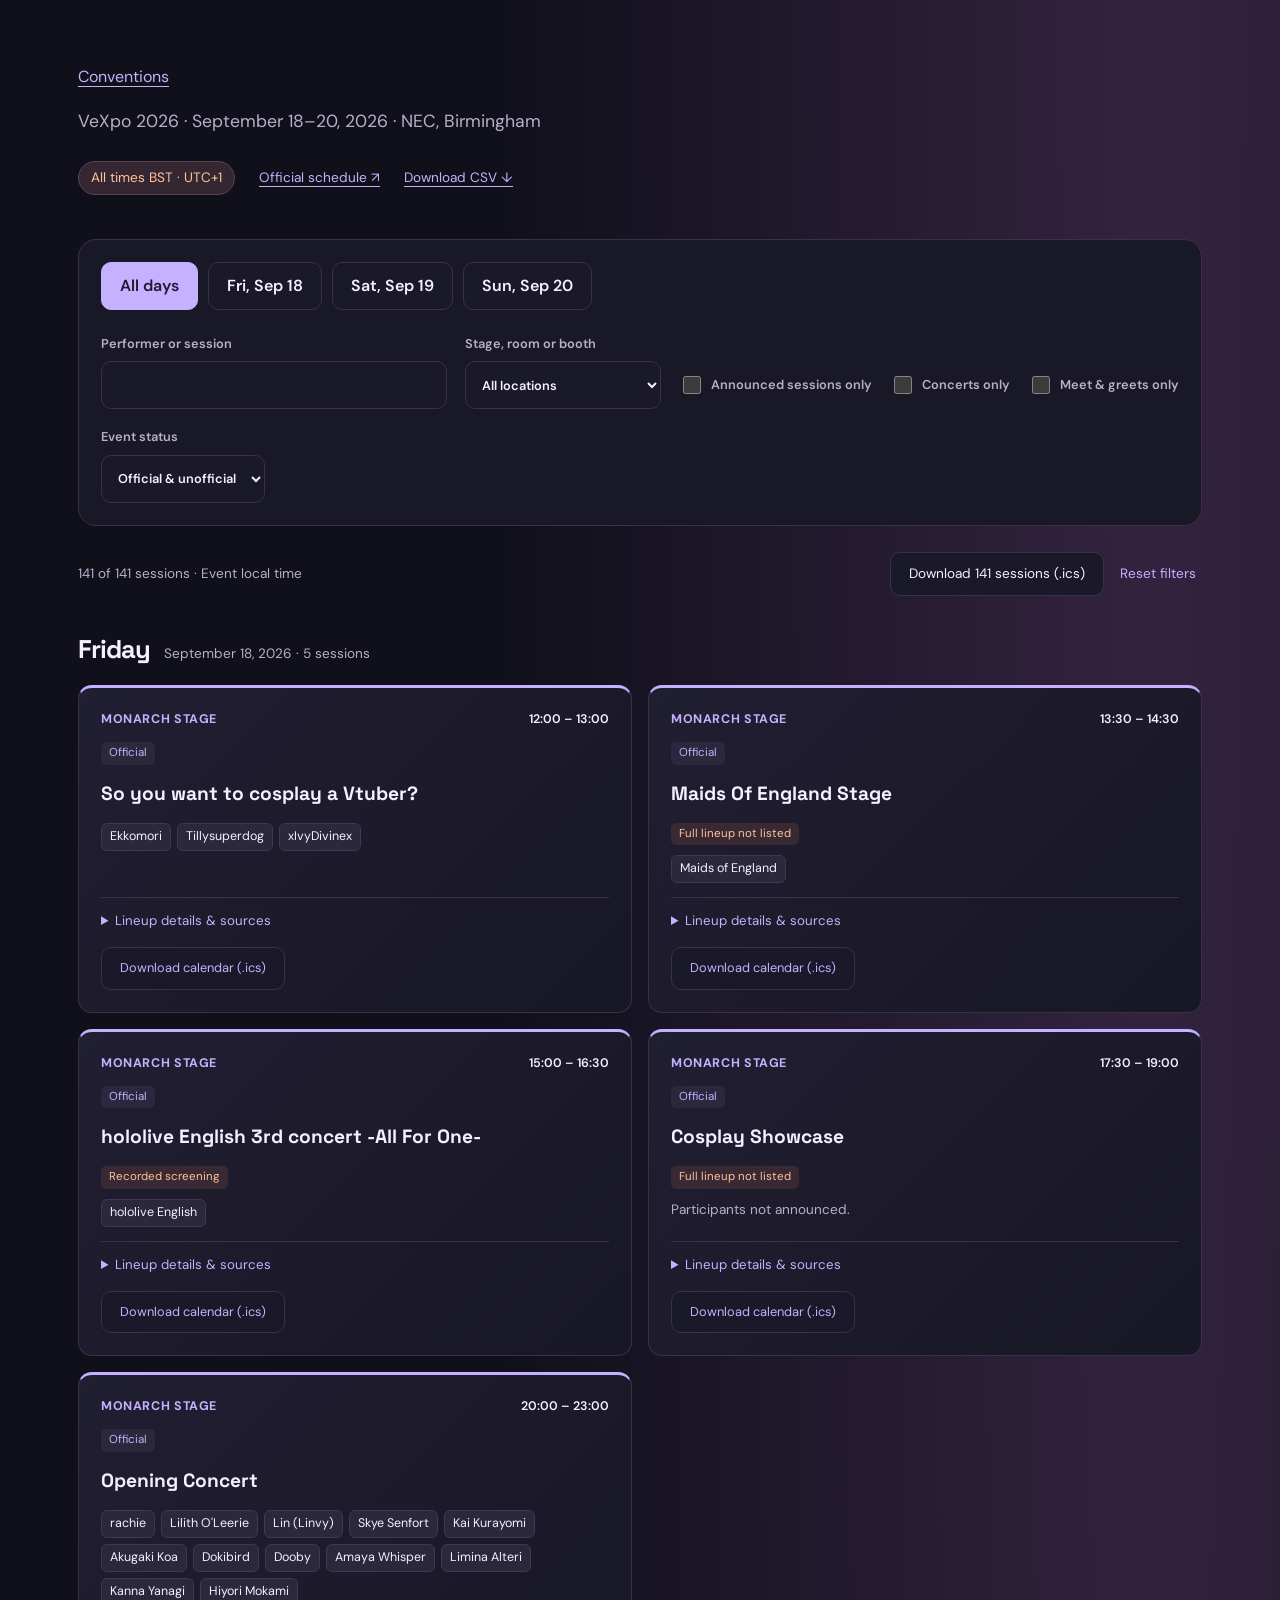
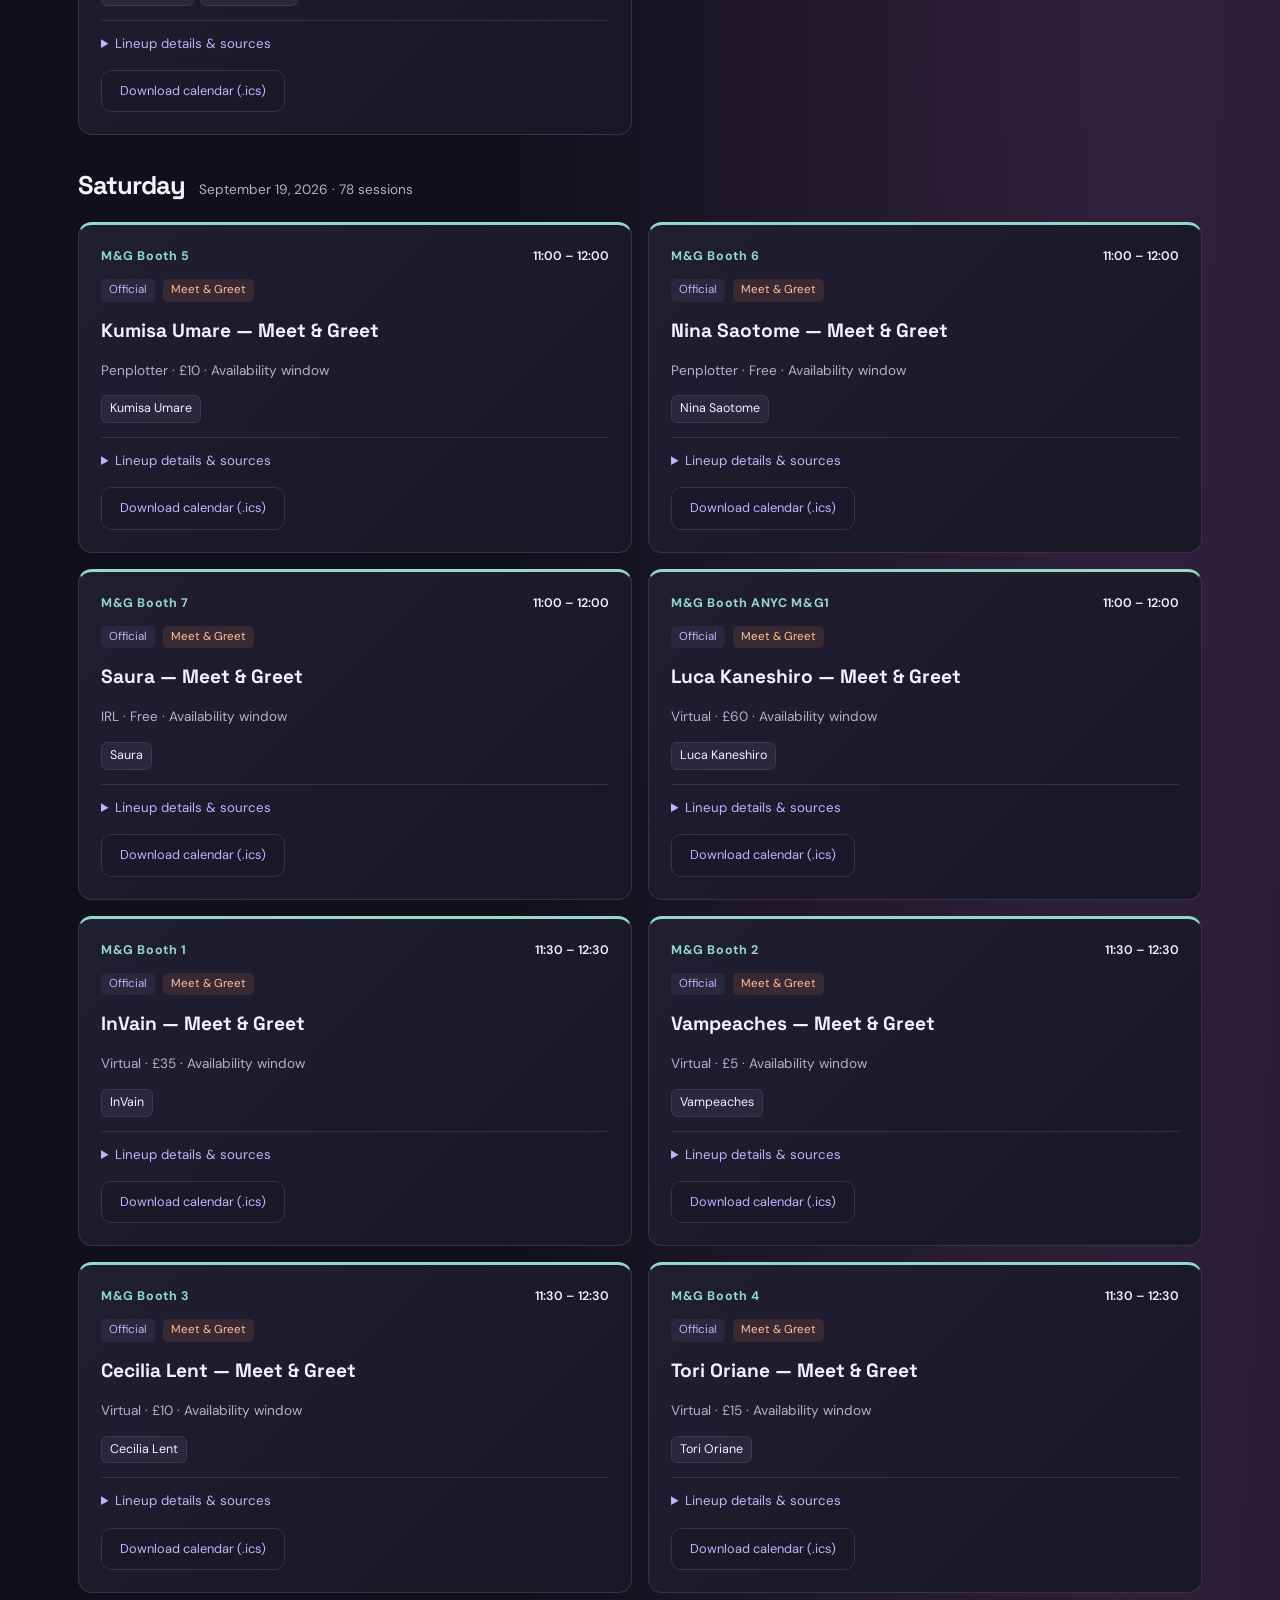
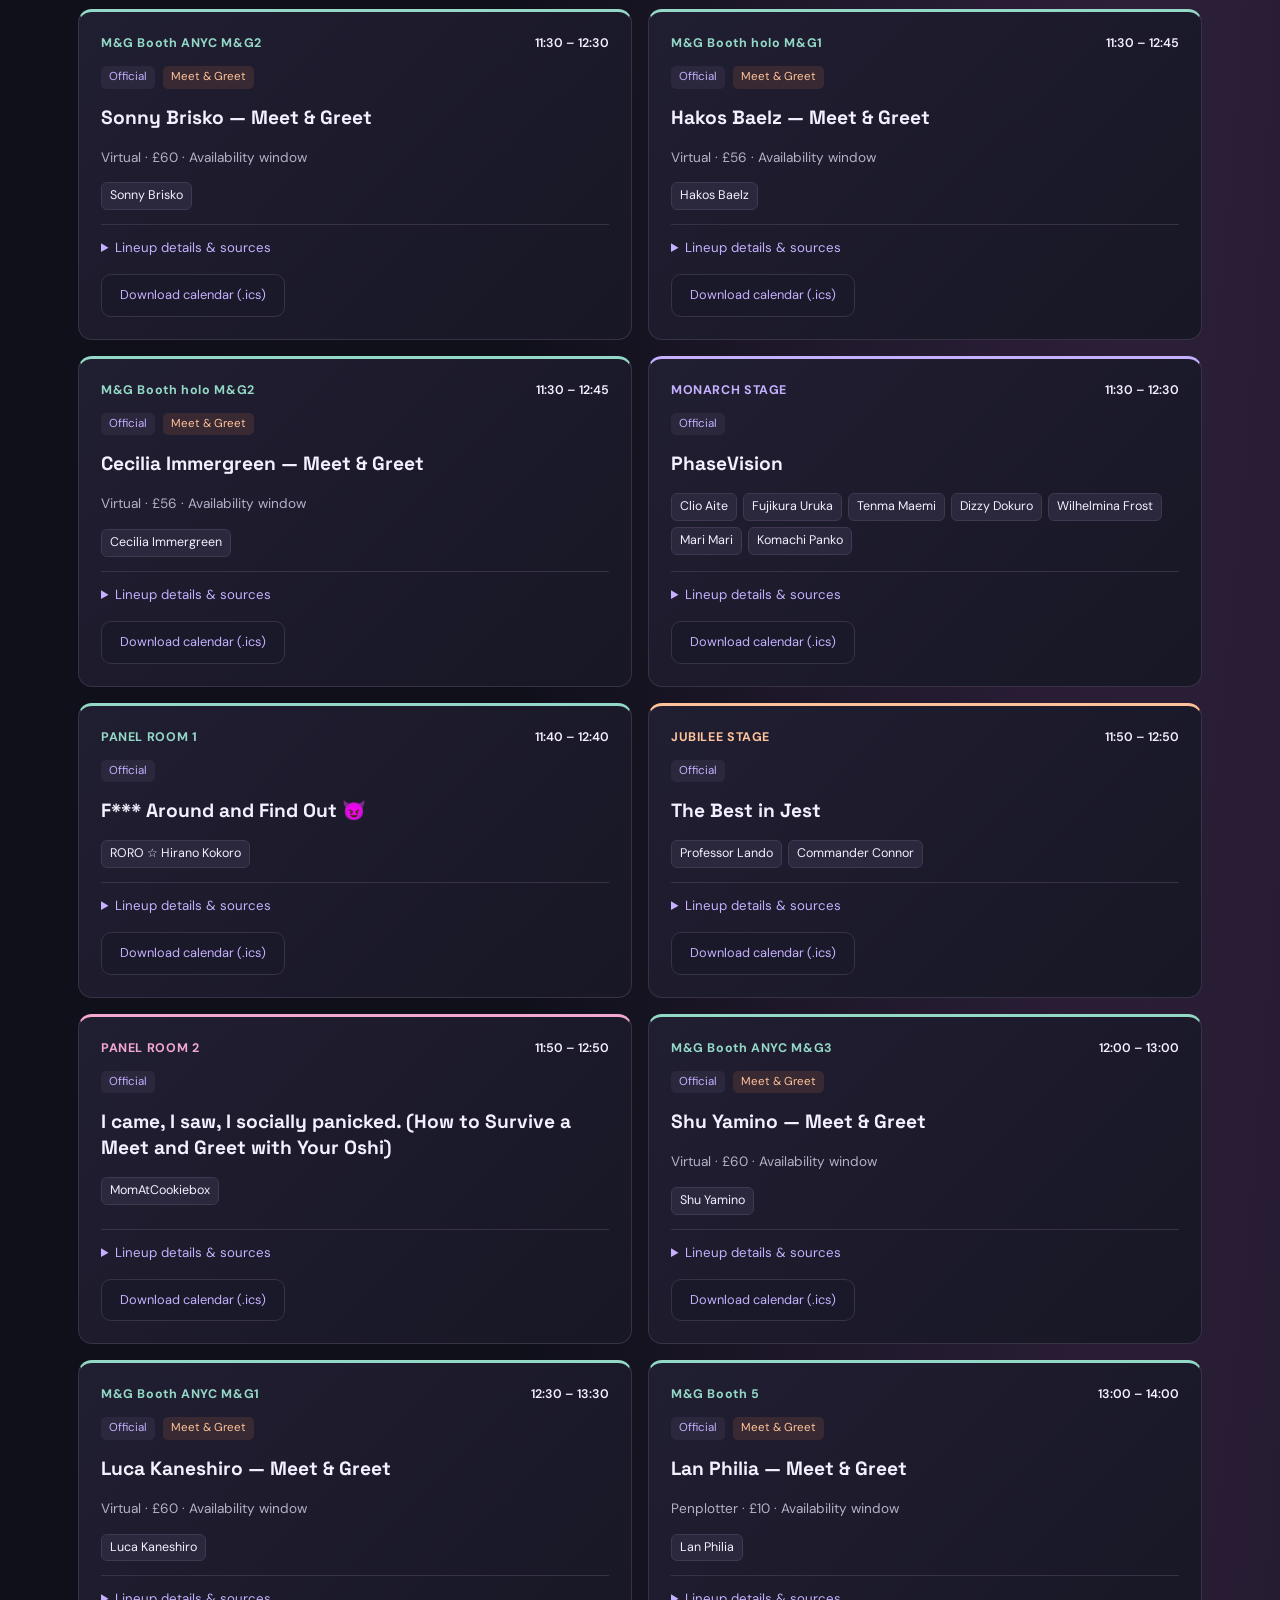
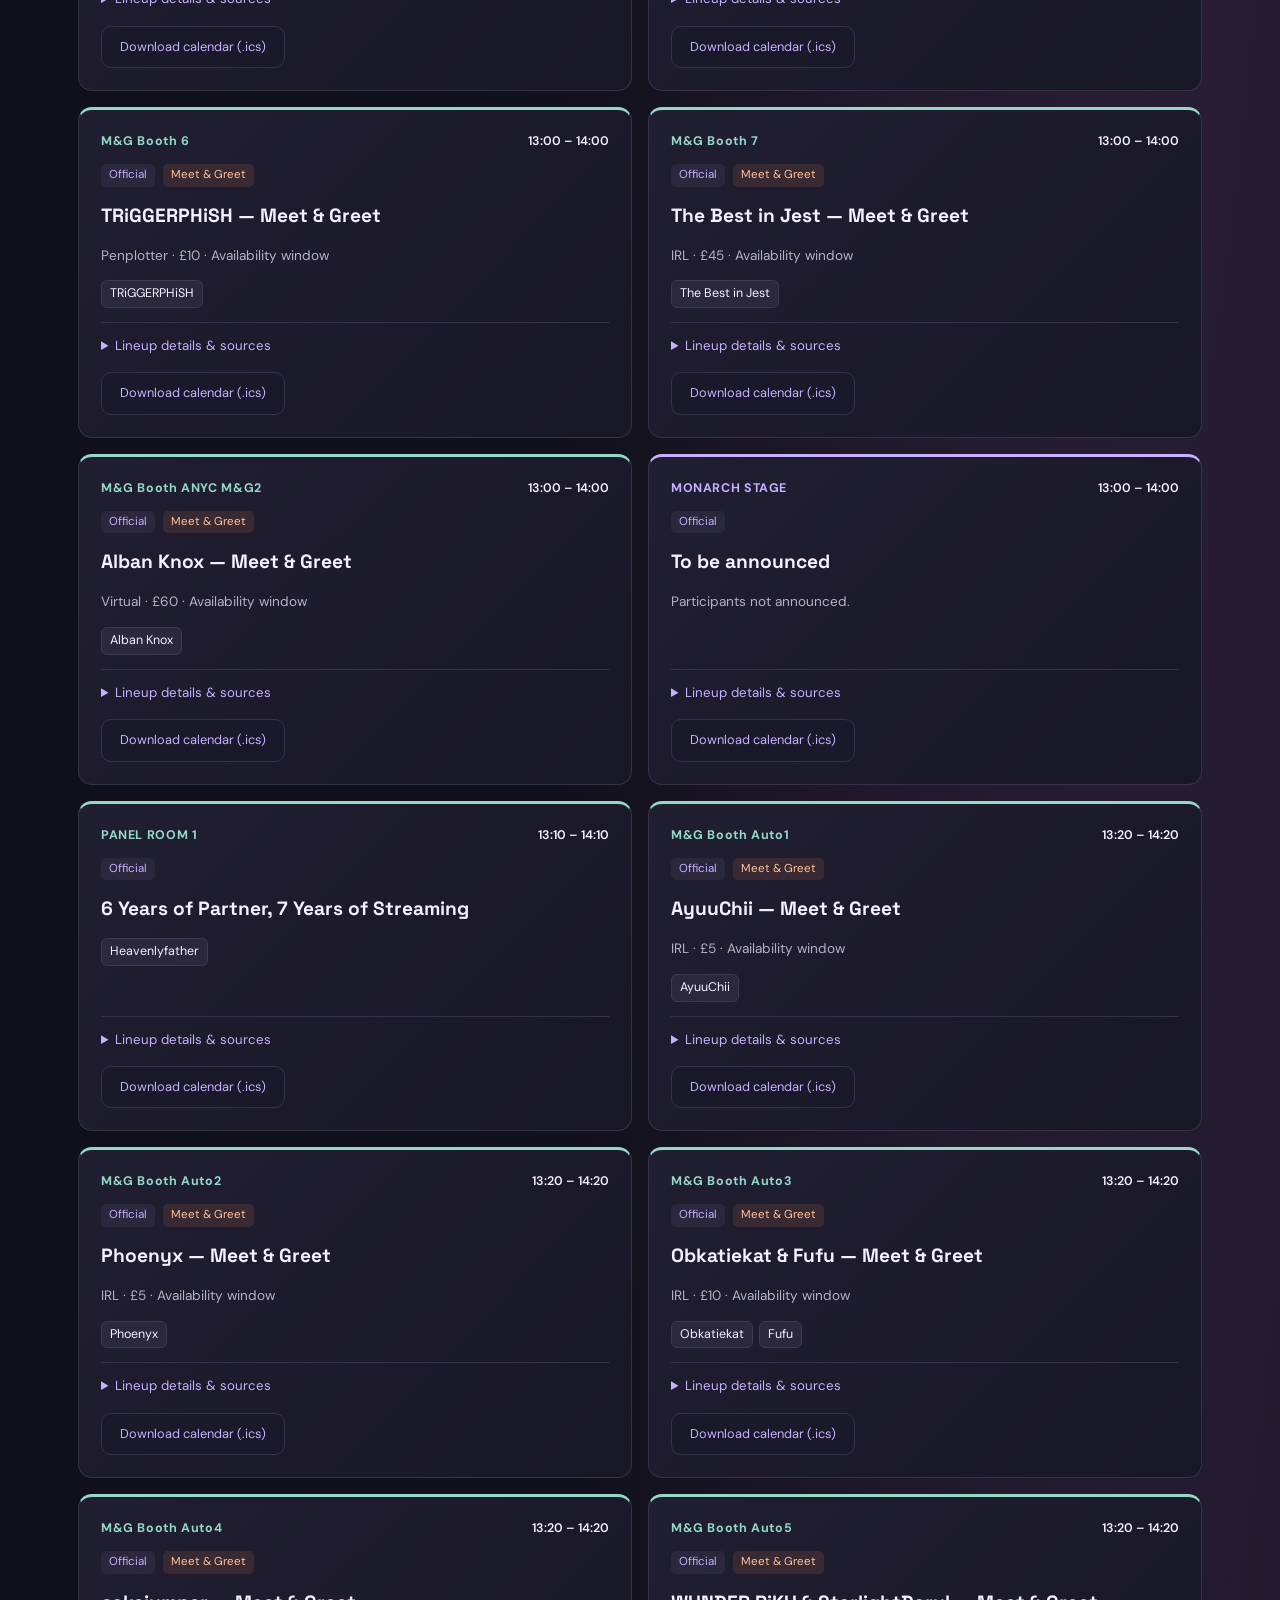
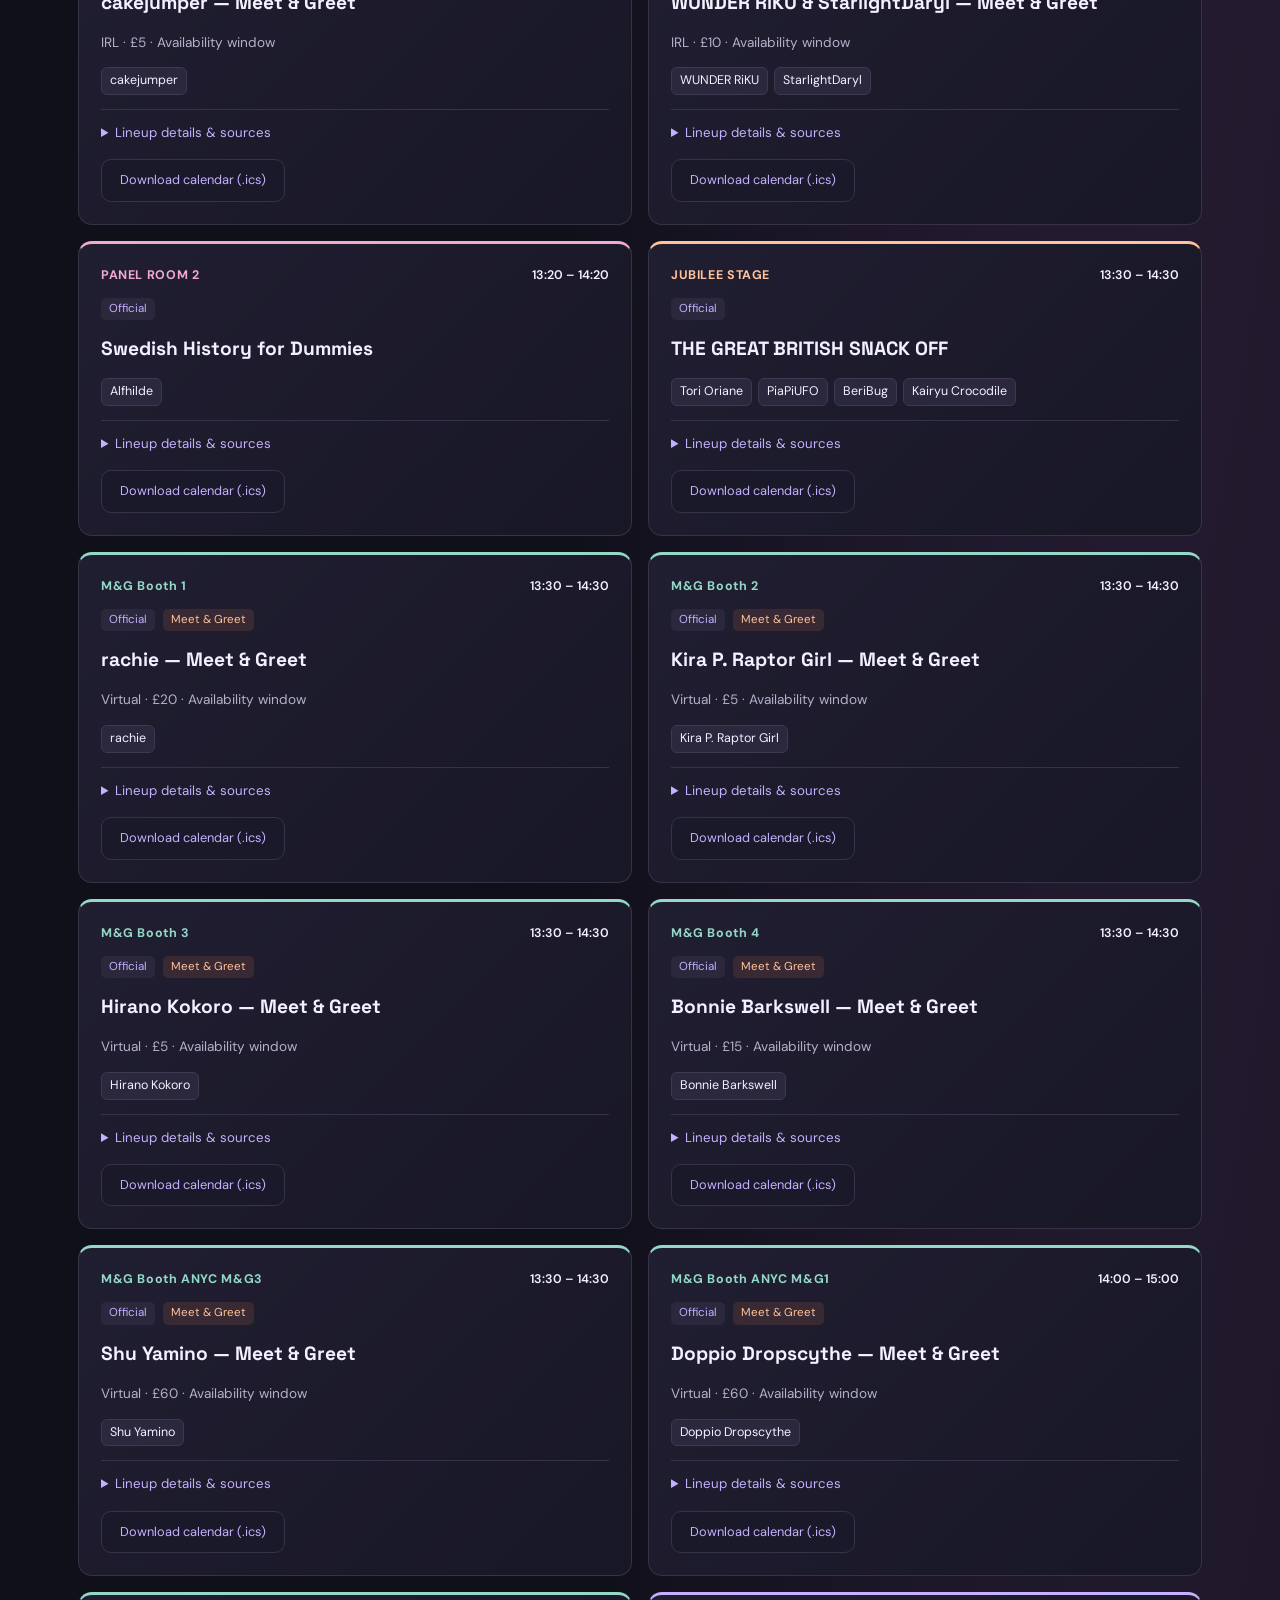
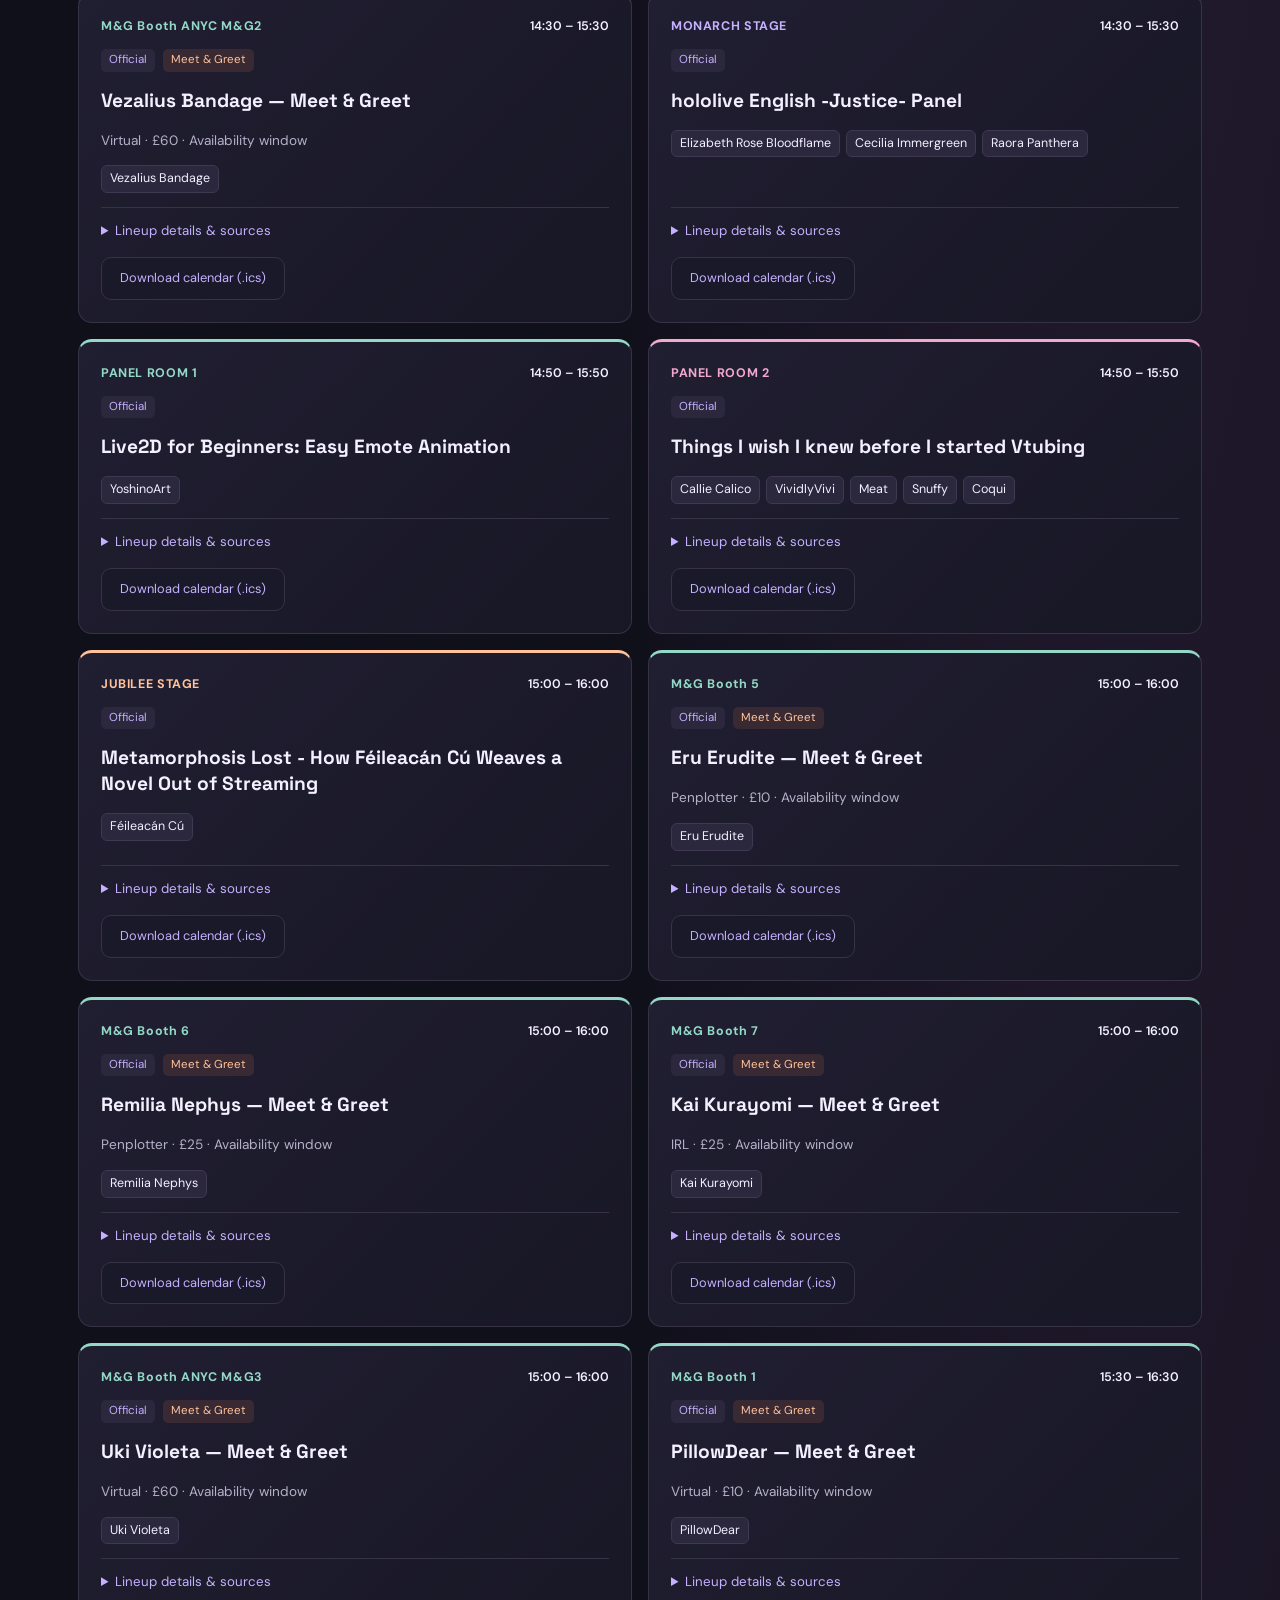
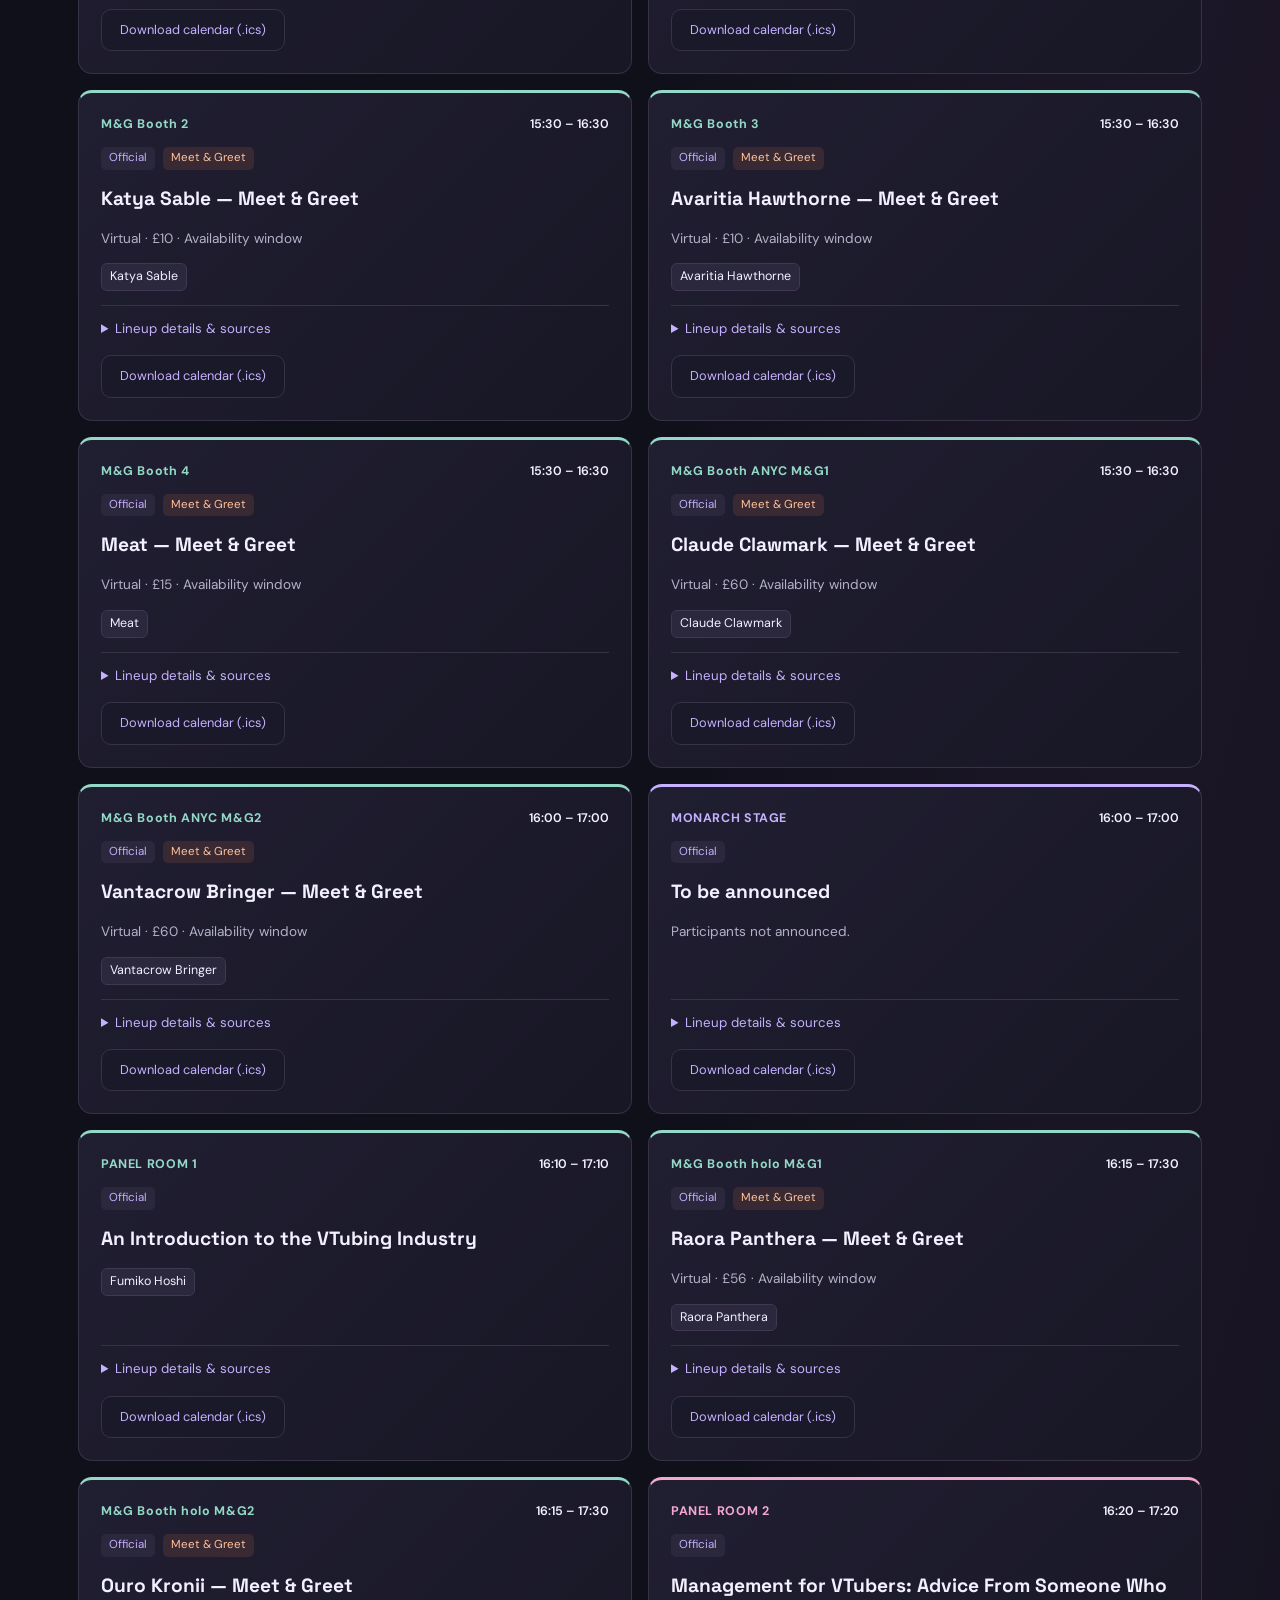
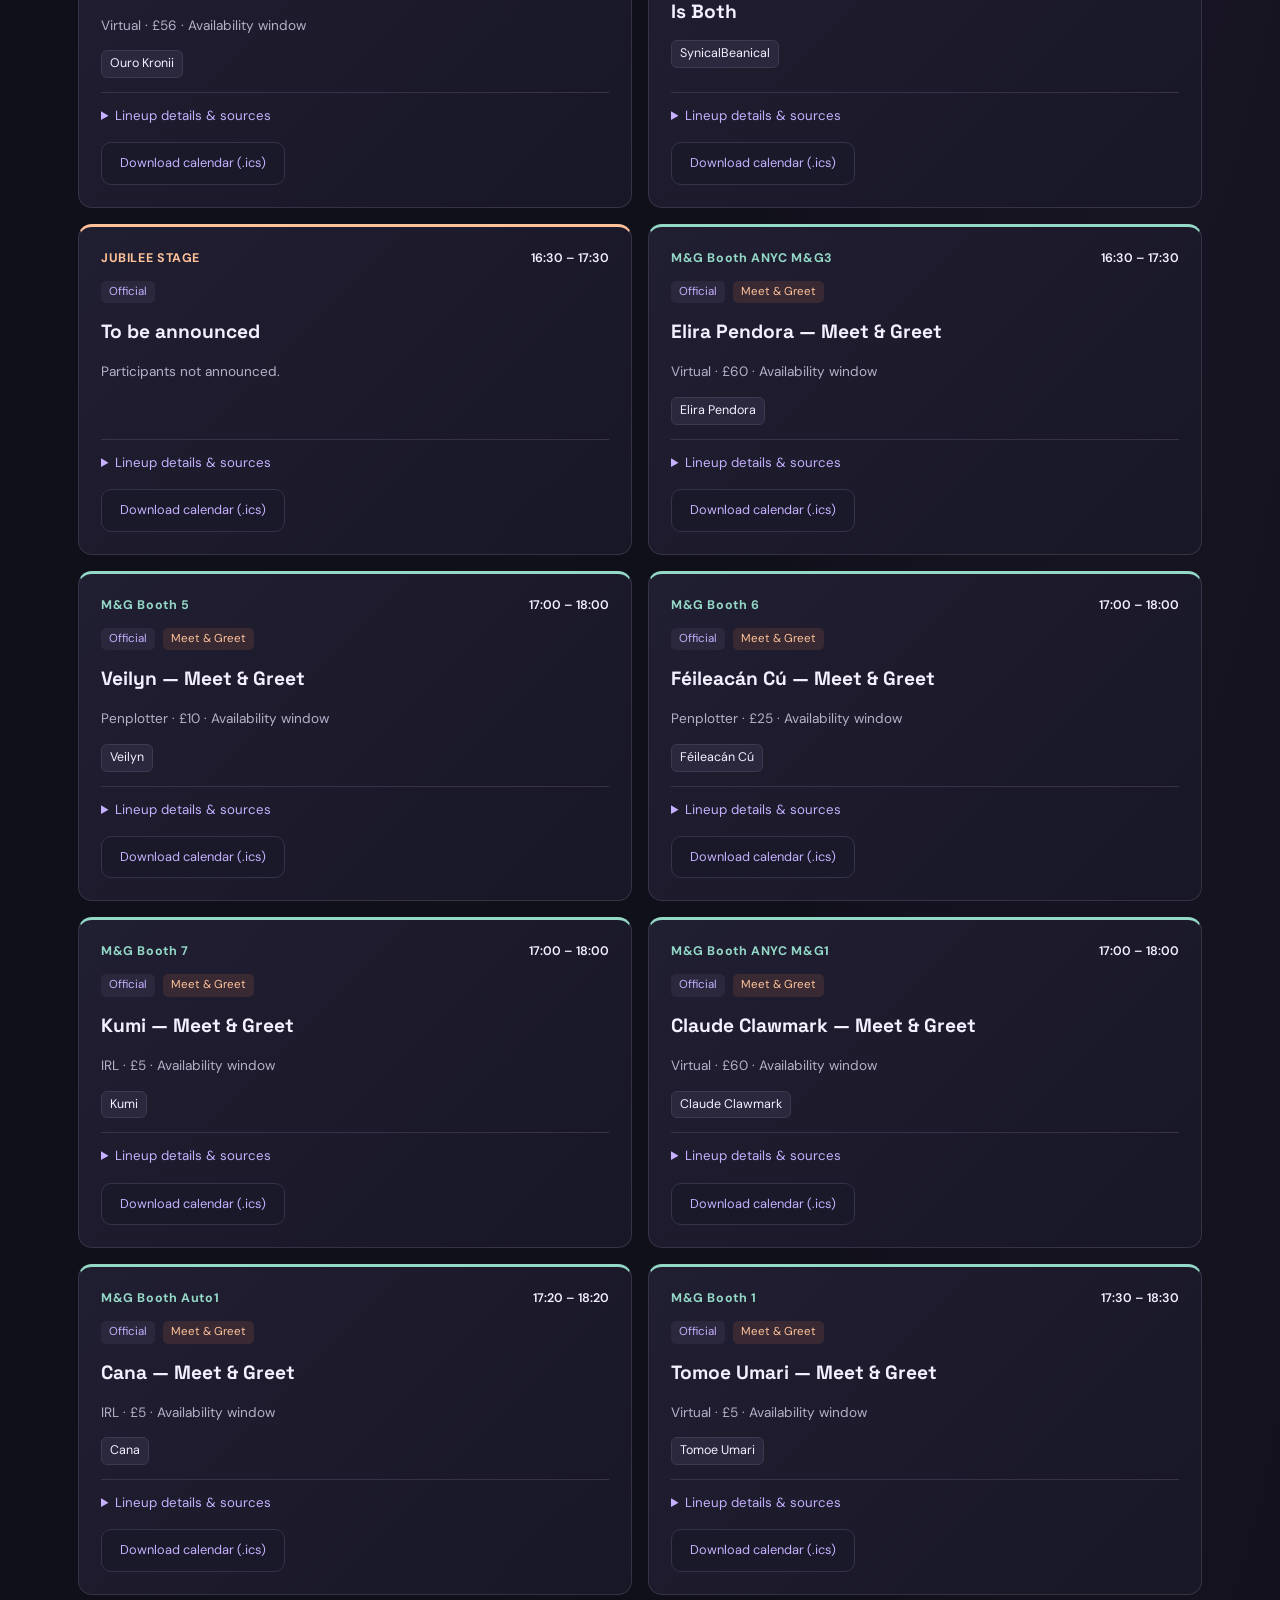
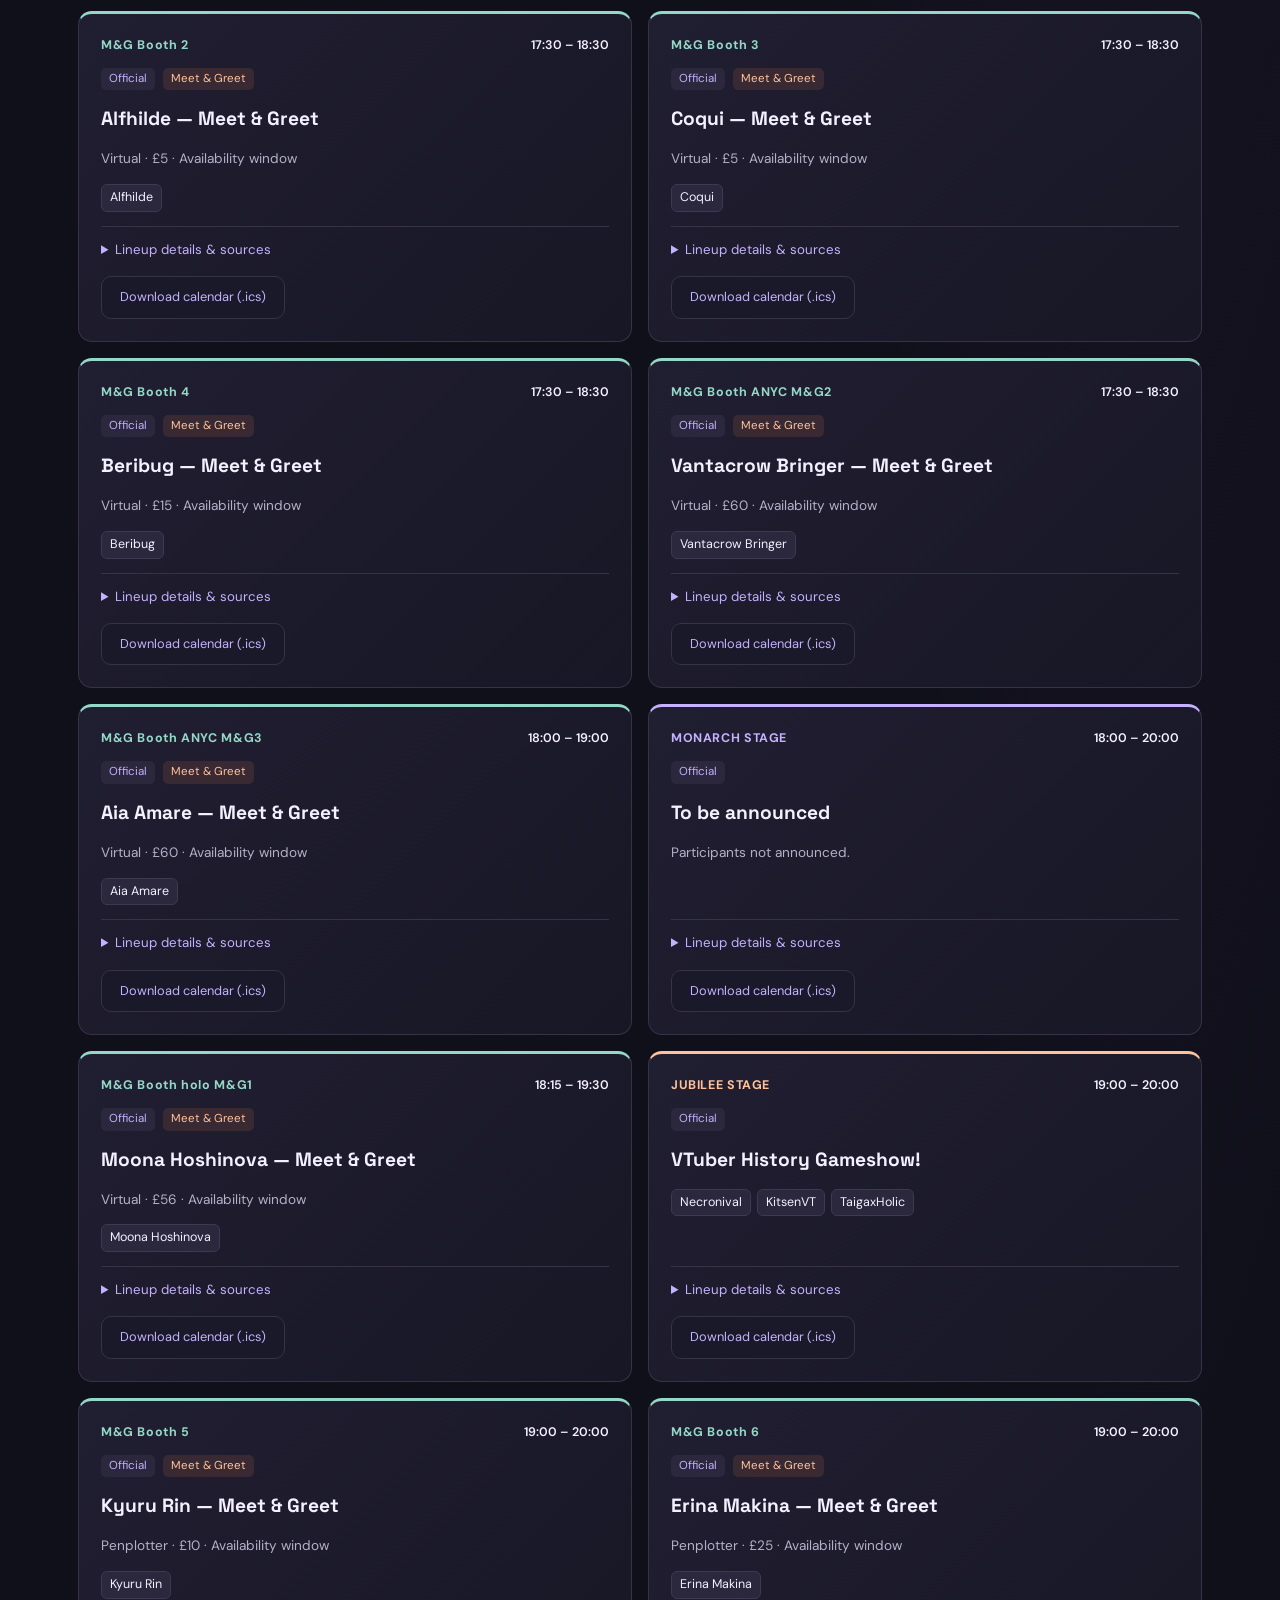
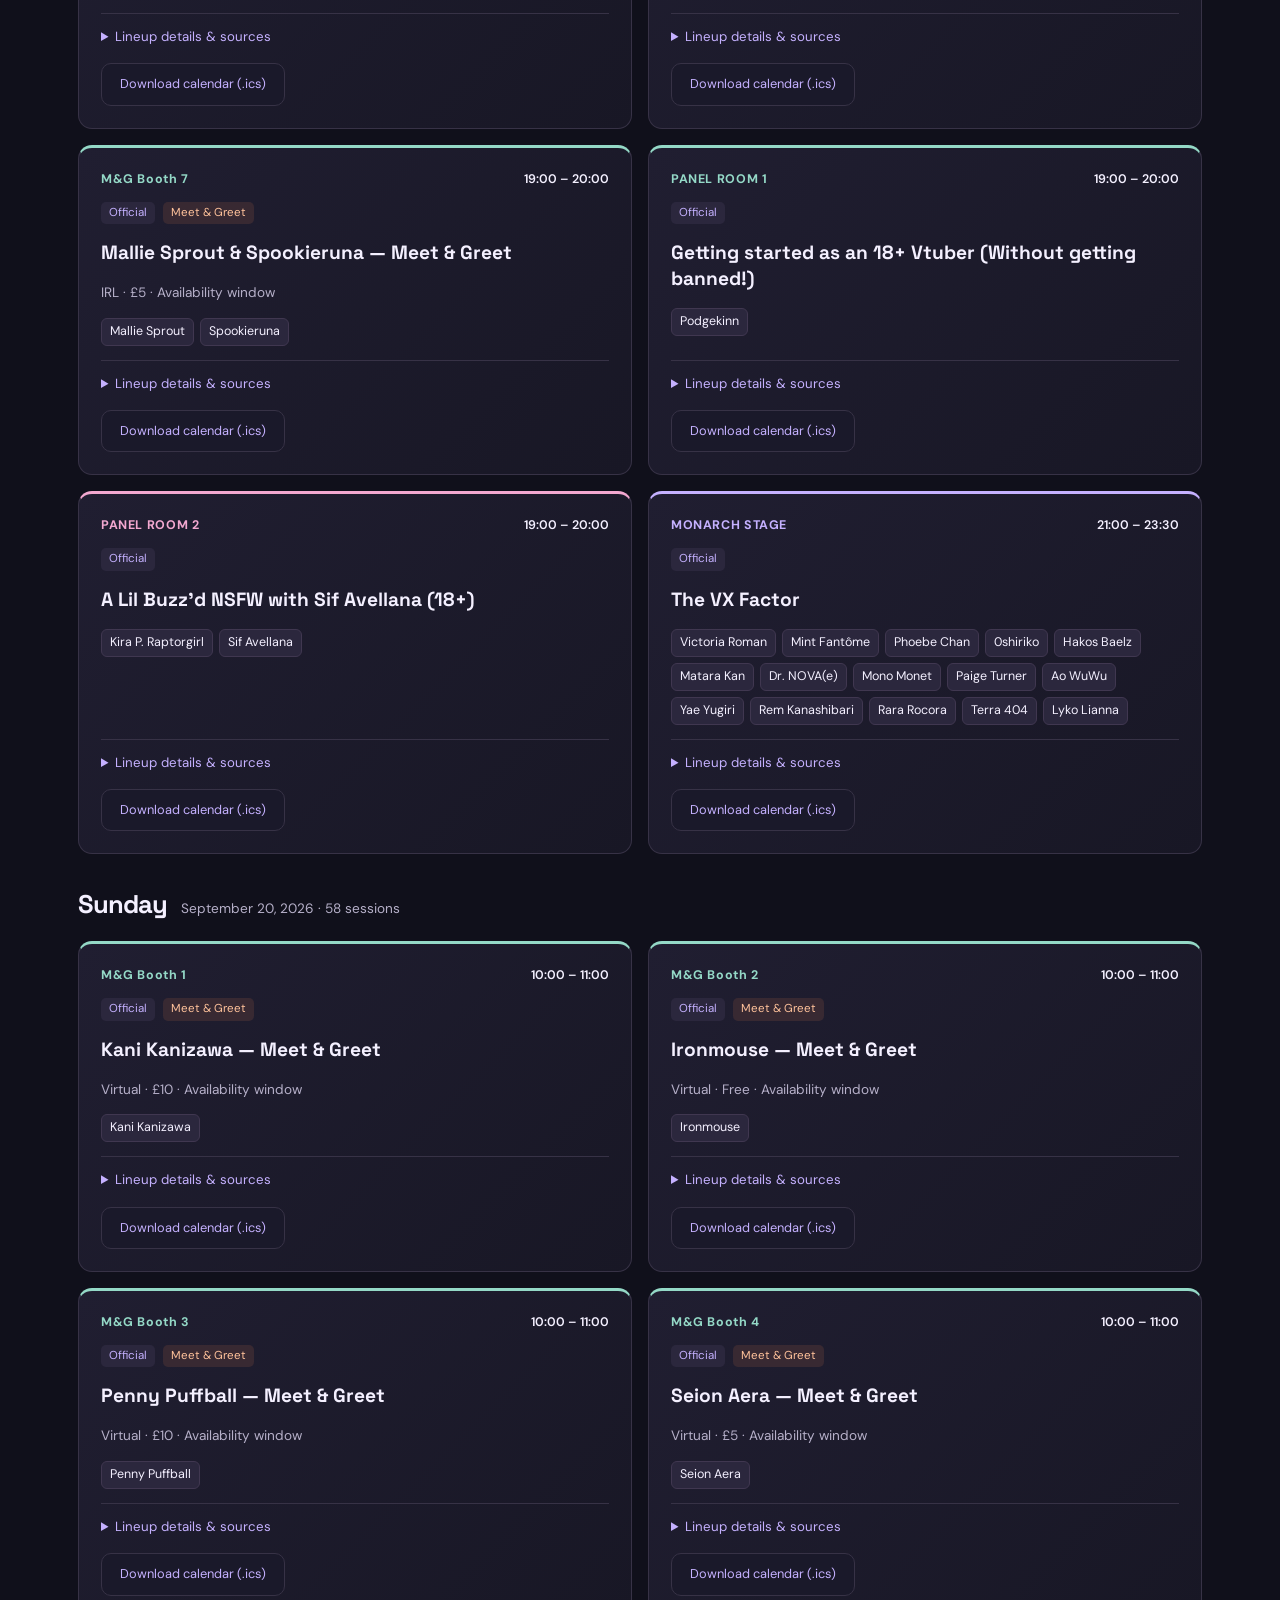
==== vexpo-2026/index.html @ 3bc42956 "Add meet-and-greets and event status tags; remove poster images" ====
<!doctype html>
<html lang="en">
<head>
  <meta charset="utf-8">
  <meta name="viewport" content="width=device-width, initial-scale=1">
  <meta name="description" content="Browse VeXpo 2026 stages, panels, meet-and-greets and announced performers. All times are British Summer Time.">
  <title>VeXpo 2026 · Schedule</title>
  <link rel="stylesheet" href="../assets/styles.css">
  <script src="../assets/app.js" defer></script>
</head>
<body data-event-name="VeXpo" data-event-id="vexpo-2026" data-venue="NEC, Birmingham, UK" data-uid-domain="vexpo-fan-planner">
  <main>
    <header class="hero">
      <a href="../">Conventions</a>
      <p class="intro">VeXpo 2026 · September 18–20, 2026 · NEC, Birmingham</p>
      <div class="hero-links"><span class="timezone">All times BST · UTC+1</span><a href="https://vexpo.uk/stages-panels" target="_blank" rel="noopener noreferrer">Official schedule ↗</a><a href="schedule.csv" download>Download CSV ↓</a></div>
    </header>

    <section class="controls" aria-label="Filter schedule">
      <div class="days" role="group" aria-label="Day"></div>
      <div class="filters">
        <label class="search">Performer or session<input id="search" type="search" autocomplete="off"></label>
        <label>Stage, room or booth<select id="stage"><option value="all">All locations</option></select></label>
        <label class="checkbox"><input id="announced" type="checkbox"> Announced sessions only</label>
        <label class="checkbox"><input id="concerts" type="checkbox"> Concerts only</label>
        <label class="checkbox"><input id="meet-greets" type="checkbox"> Meet & greets only</label>
        <label>Event status<select id="event-status"><option value="all">Official & unofficial</option><option value="official">Official</option><option value="unofficial">Unofficial</option></select></label>
      </div>
    </section>

    <div class="results-bar"><p id="status" role="status" aria-live="polite">Loading the schedule…</p><div class="result-actions"><button id="download-calendar" type="button" disabled>Download calendar (.ics)</button><button id="reset" type="button" class="reset">Reset filters</button></div></div>
    <div id="schedule" aria-label="Sessions"></div>
    <noscript><p>Enable JavaScript to browse the schedule, or <a href="schedule.csv">download the CSV</a>.</p></noscript>
    <footer>Unofficial planner · Stages checked September 4, 2026 · Meet & greets checked September 5, 2026</footer>
  </main>
</body>
</html>
---- assets/styles.css ----
@import url('https://fonts.googleapis.com/css2?family=DM+Sans:wght@400;500;600;700&family=Space+Grotesk:wght@400;500;600;700&display=swap');

:root{color-scheme:dark;--bg:#10101b;--surface:#1a192a;--text:#f4f0ff;--muted:#b6b0c9;--accent:#c5b1ff;--line:#373246;--orange:#ffc29b}
*{box-sizing:border-box}body{margin:0;background:radial-gradient(ellipse at 90% 0%,#342340 0,transparent 40%),var(--bg);color:var(--text);font-family:'DM Sans',sans-serif;line-height:1.6}main{max-width:1180px;margin:auto;padding:64px 28px 24px}a{color:var(--accent);text-underline-offset:4px}button,input,select{font:inherit}button,select{cursor:pointer}button,input,select{border:1px solid var(--line);color:var(--text);background:var(--surface);border-radius:10px}button{padding:10px 18px}button:hover{border-color:var(--accent)}:focus-visible{outline:3px solid var(--orange);outline-offset:4px}.eyebrow{color:var(--orange);font-size:.75rem;font-weight:700;letter-spacing:.18em}h1{font-family:'Space Grotesk',sans-serif;font-size:clamp(2.5rem,5.5vw,4.5rem);line-height:1.06;letter-spacing:-.055em;max-width:820px;margin:20px 0}h1 span{color:var(--accent)}.intro{color:var(--muted);font-size:1.1rem}.hero-links{display:flex;flex-wrap:wrap;gap:16px 24px;align-items:center;font-size:.85rem;margin:26px 0 44px}.timezone{border:1px solid #5a4350;background:#352731;color:var(--orange);padding:5px 12px;border-radius:30px}.controls{background:#191827;border:1px solid var(--line);border-radius:18px;padding:22px}.days{display:flex;gap:10px;flex-wrap:wrap}.days button{font-weight:600}.days span{font-size:.8rem;margin-left:6px}.days button[aria-pressed=true]{background:var(--accent);border-color:var(--accent);color:#211932}.filters{display:flex;gap:18px;align-items:end;margin-top:24px}.filters label{display:flex;flex-direction:column;gap:7px;font-size:.8rem;font-weight:600;color:var(--muted)}.search{flex:1}.filters input[type=search],select{padding:12px;width:100%;min-height:48px}.filters .checkbox{flex-direction:row;align-items:center;min-height:48px;white-space:nowrap}.checkbox input{accent-color:var(--accent);width:18px;height:18px}.results-bar{display:flex;justify-content:space-between;align-items:center;gap:15px;margin:24px 0;color:var(--muted);font-size:.85rem}.reset{background:transparent;border:0;color:var(--accent);padding:6px}.day-heading{display:flex;align-items:baseline;gap:14px;margin:30px 0 16px}.day-heading h2{font-family:'Space Grotesk',sans-serif;margin:0;font-size:1.6rem;letter-spacing:-.04em}.day-heading span{color:var(--muted);font-size:.85rem}.cards{display:grid;grid-template-columns:repeat(2,minmax(0,1fr));gap:16px}.card{background:linear-gradient(135deg,#201e31,#181725);border:1px solid var(--line);border-top:3px solid var(--stage-color);border-radius:14px;padding:22px;display:flex;flex-direction:column;min-width:0}.card[data-stage='MONARCH STAGE']{--stage-color:#c5b1ff}.card[data-stage='JUBILEE STAGE']{--stage-color:#ffc29b}.card[data-stage='PANEL ROOM 1']{--stage-color:#94d9c7}.card[data-stage='PANEL ROOM 2']{--stage-color:#f3a8d0}.card-top{display:flex;justify-content:space-between;gap:12px;flex-wrap:wrap;font-size:.78rem}.stage{color:var(--stage-color);font-weight:700;letter-spacing:.05em}.time{color:var(--text);font-variant-numeric:tabular-nums;font-weight:600}.card h3{font-family:'Space Grotesk',sans-serif;font-size:1.2rem;line-height:1.35;margin:16px 0}.people{display:flex;flex-wrap:wrap;gap:6px;margin-bottom:14px}.person{background:#2b273d;border:1px solid #403750;border-radius:6px;padding:3px 8px;font-size:.78rem}.badge{align-self:flex-start;border-radius:5px;color:var(--orange);background:#382932;padding:2px 8px;font-size:.72rem;margin-bottom:10px}.muted{color:var(--muted);font-size:.85rem;margin:0 0 14px}details{margin-top:auto;border-top:1px solid var(--line);padding-top:12px;font-size:.83rem;color:var(--muted)}summary{cursor:pointer;color:var(--accent)}details p{margin:10px 0;overflow-wrap:anywhere}.source-links{display:flex;flex-wrap:wrap;gap:16px}.empty{padding:48px;text-align:center;background:var(--surface);border:1px dashed var(--line);border-radius:16px}.empty h2{margin:0 0 8px}.empty p{color:var(--muted)}footer{margin-top:52px;border-top:1px solid var(--line);padding-top:22px;color:var(--muted);font-size:.78rem;max-width:850px}
@media(max-width:760px){main{padding:32px 18px 24px}.cards{grid-template-columns:1fr}.filters{flex-wrap:wrap}.filters .search{flex-basis:100%}.filters label:not(.search){flex:1}.filters .checkbox{white-space:normal}.controls{padding:16px}.days{gap:8px}.days button{padding:9px 11px;flex:1;white-space:nowrap}.days span{display:block;margin:0}.hero-links{margin-bottom:28px}.card{padding:18px}}
.filters{flex-wrap:wrap}.filters .search{min-width:220px}.results-bar{flex-wrap:wrap}.result-actions{display:flex;flex-wrap:wrap;gap:10px;align-items:center}.session-calendar{margin-top:16px;align-self:flex-start;font-size:.8rem;color:var(--accent)}button:disabled{opacity:.5;cursor:not-allowed}
.convention-list{display:grid;gap:20px}.convention-link{display:flex;flex-direction:column;gap:12px;padding:clamp(24px,4vw,40px);border:1px solid var(--line);border-radius:16px;background:var(--surface);text-decoration:none}.convention-link:hover{border-color:var(--accent)}.convention-name{font-family:'Space Grotesk',sans-serif;font-size:clamp(2rem,5vw,3rem);font-weight:600;line-height:1.2}.convention-meta{color:var(--muted);font-size:1rem}.day-heading{flex-wrap:wrap}
@media(prefers-reduced-motion:no-preference){button{transition:background .15s,border-color .15s}}

.card{--stage-color:var(--accent)}.card[data-stage^="M&G Booth"]{--stage-color:#94d9c7}.session-tags{display:flex;flex-wrap:wrap;gap:8px;margin-top:12px}.session-tags .badge{margin-bottom:0}.event-status{color:var(--accent);background:#2b273d}
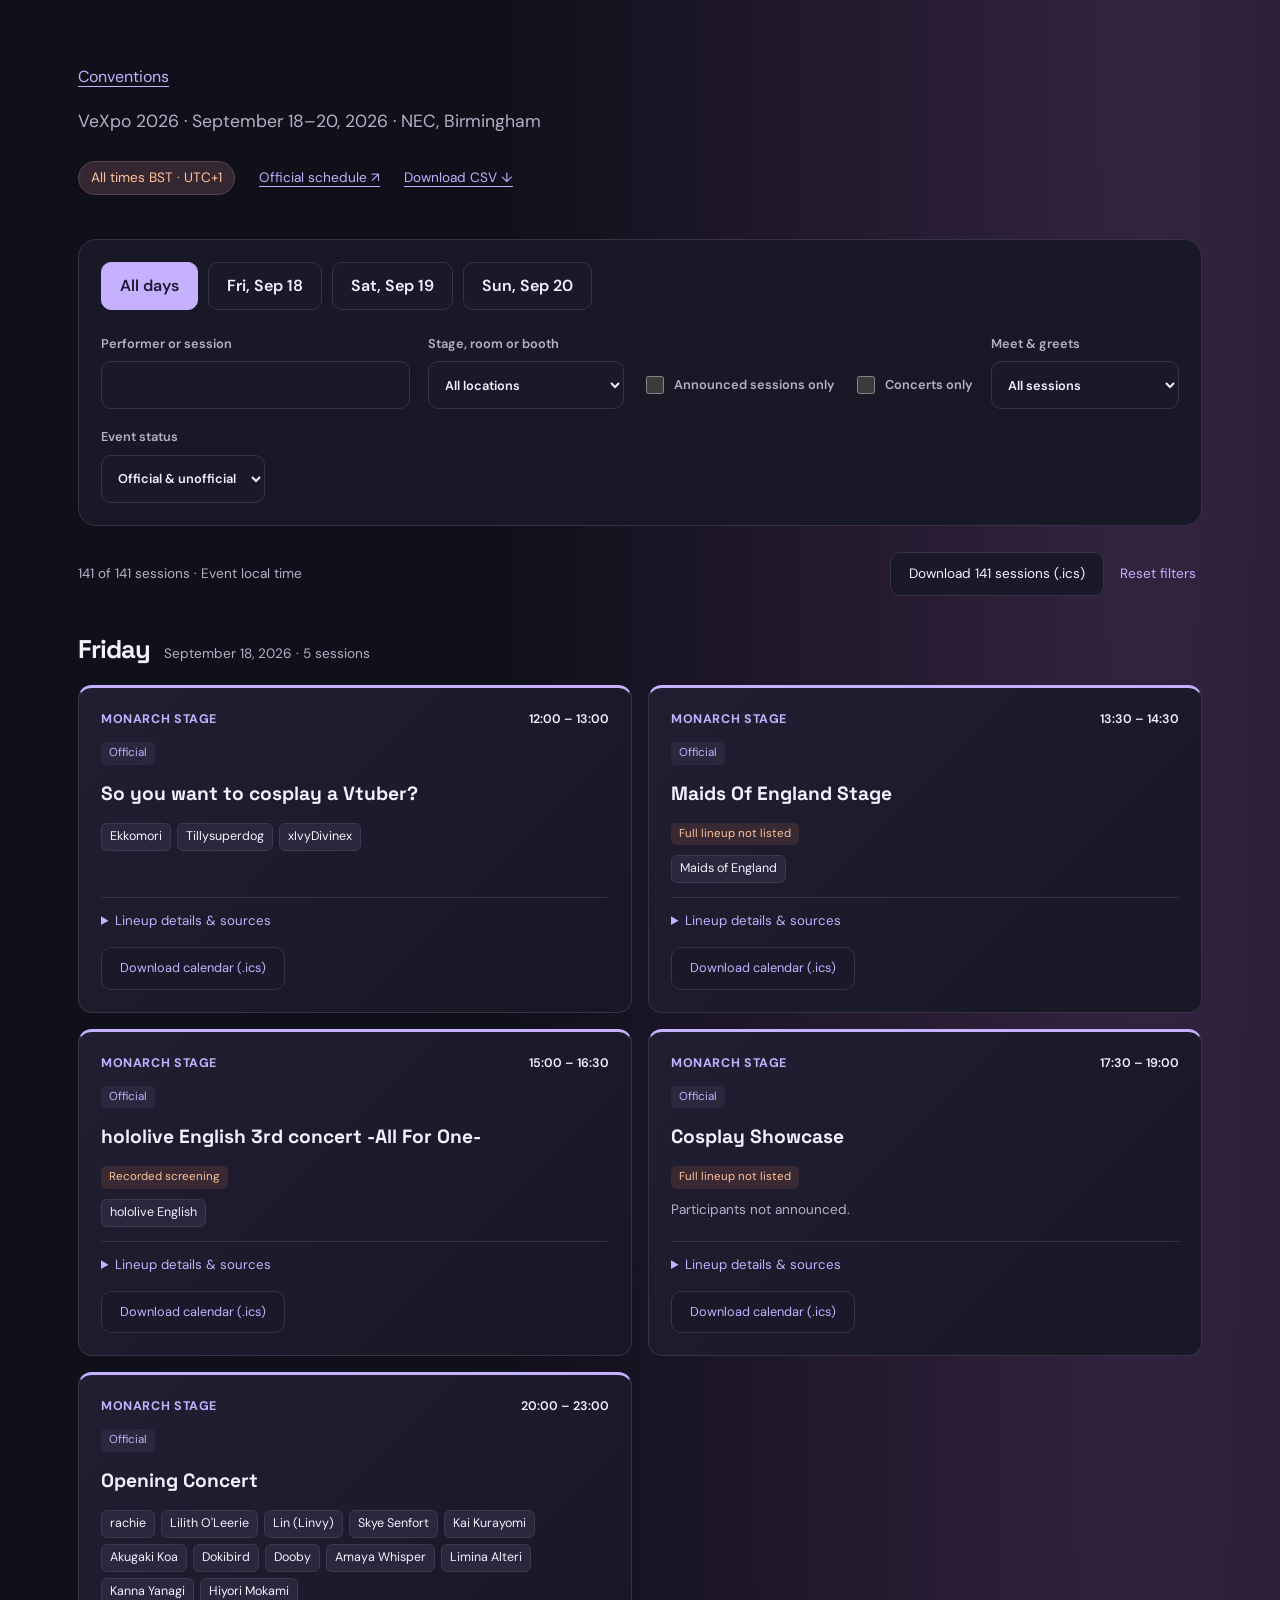
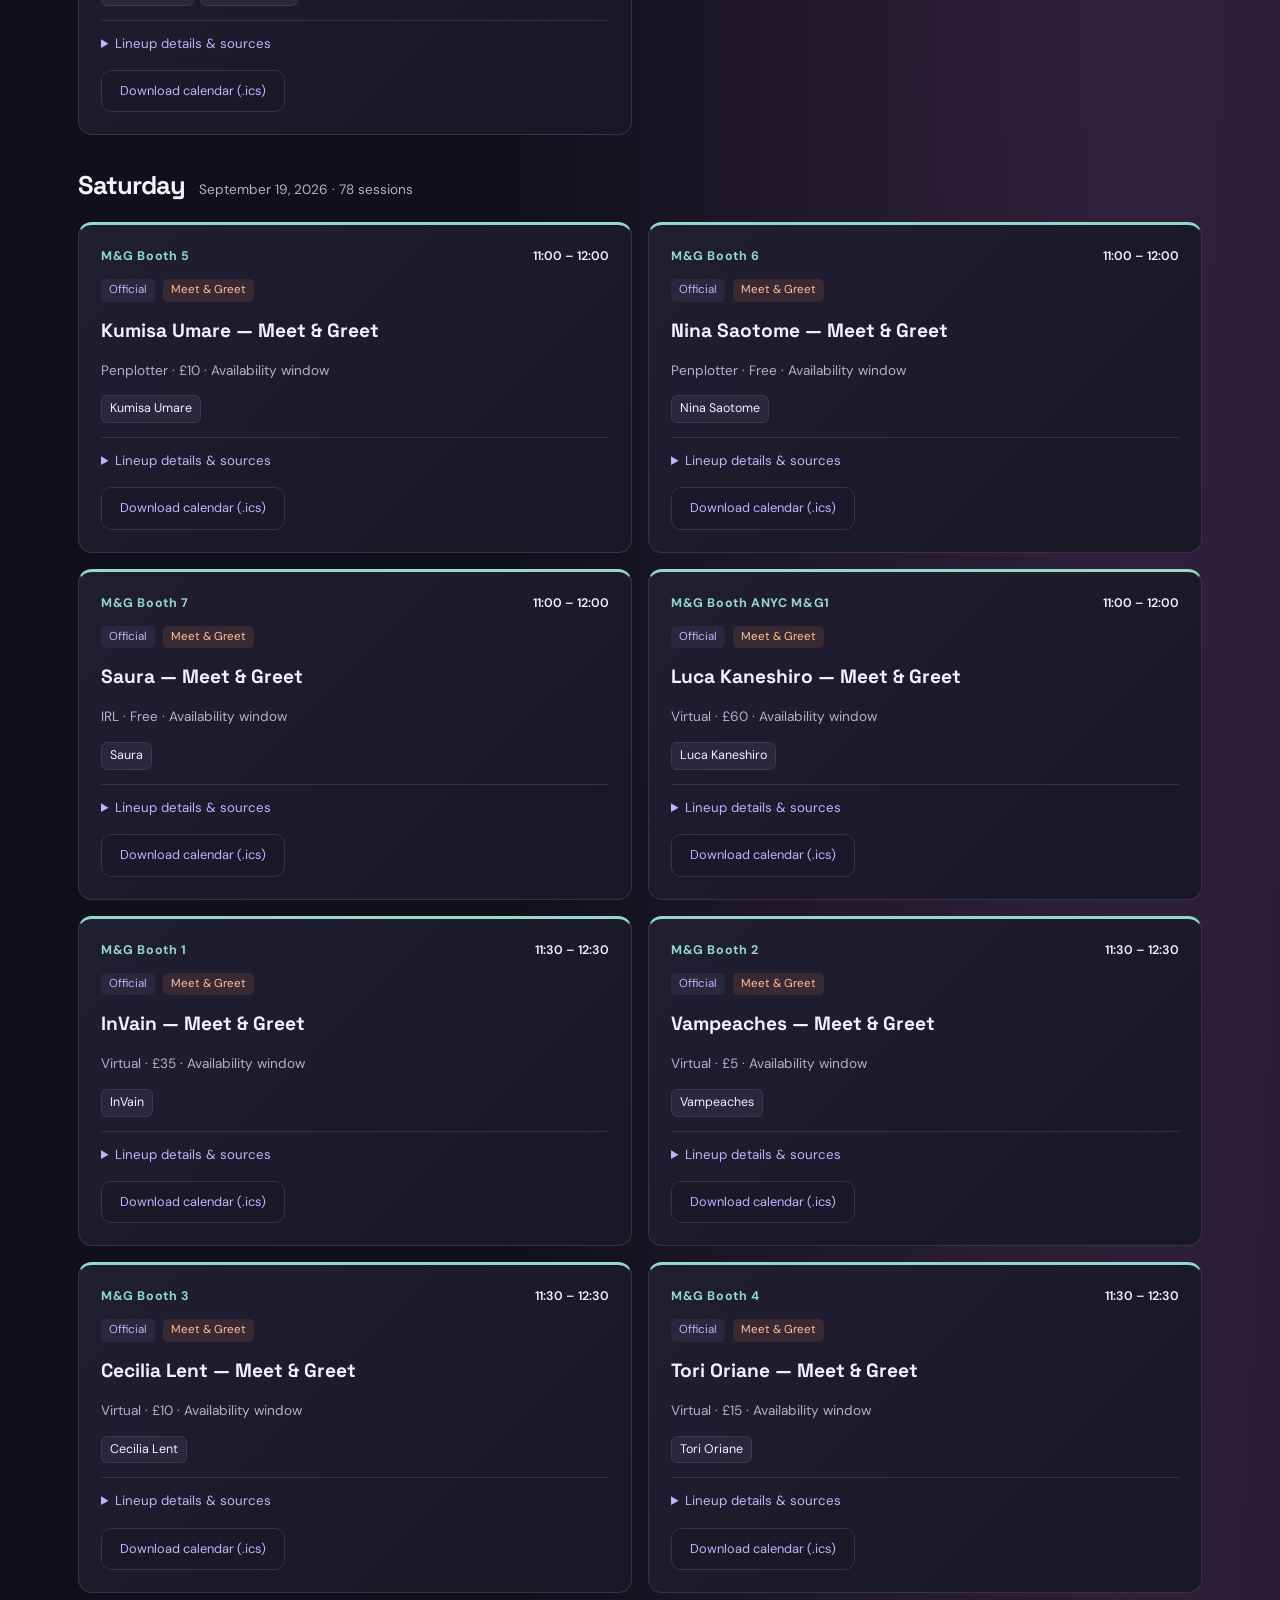
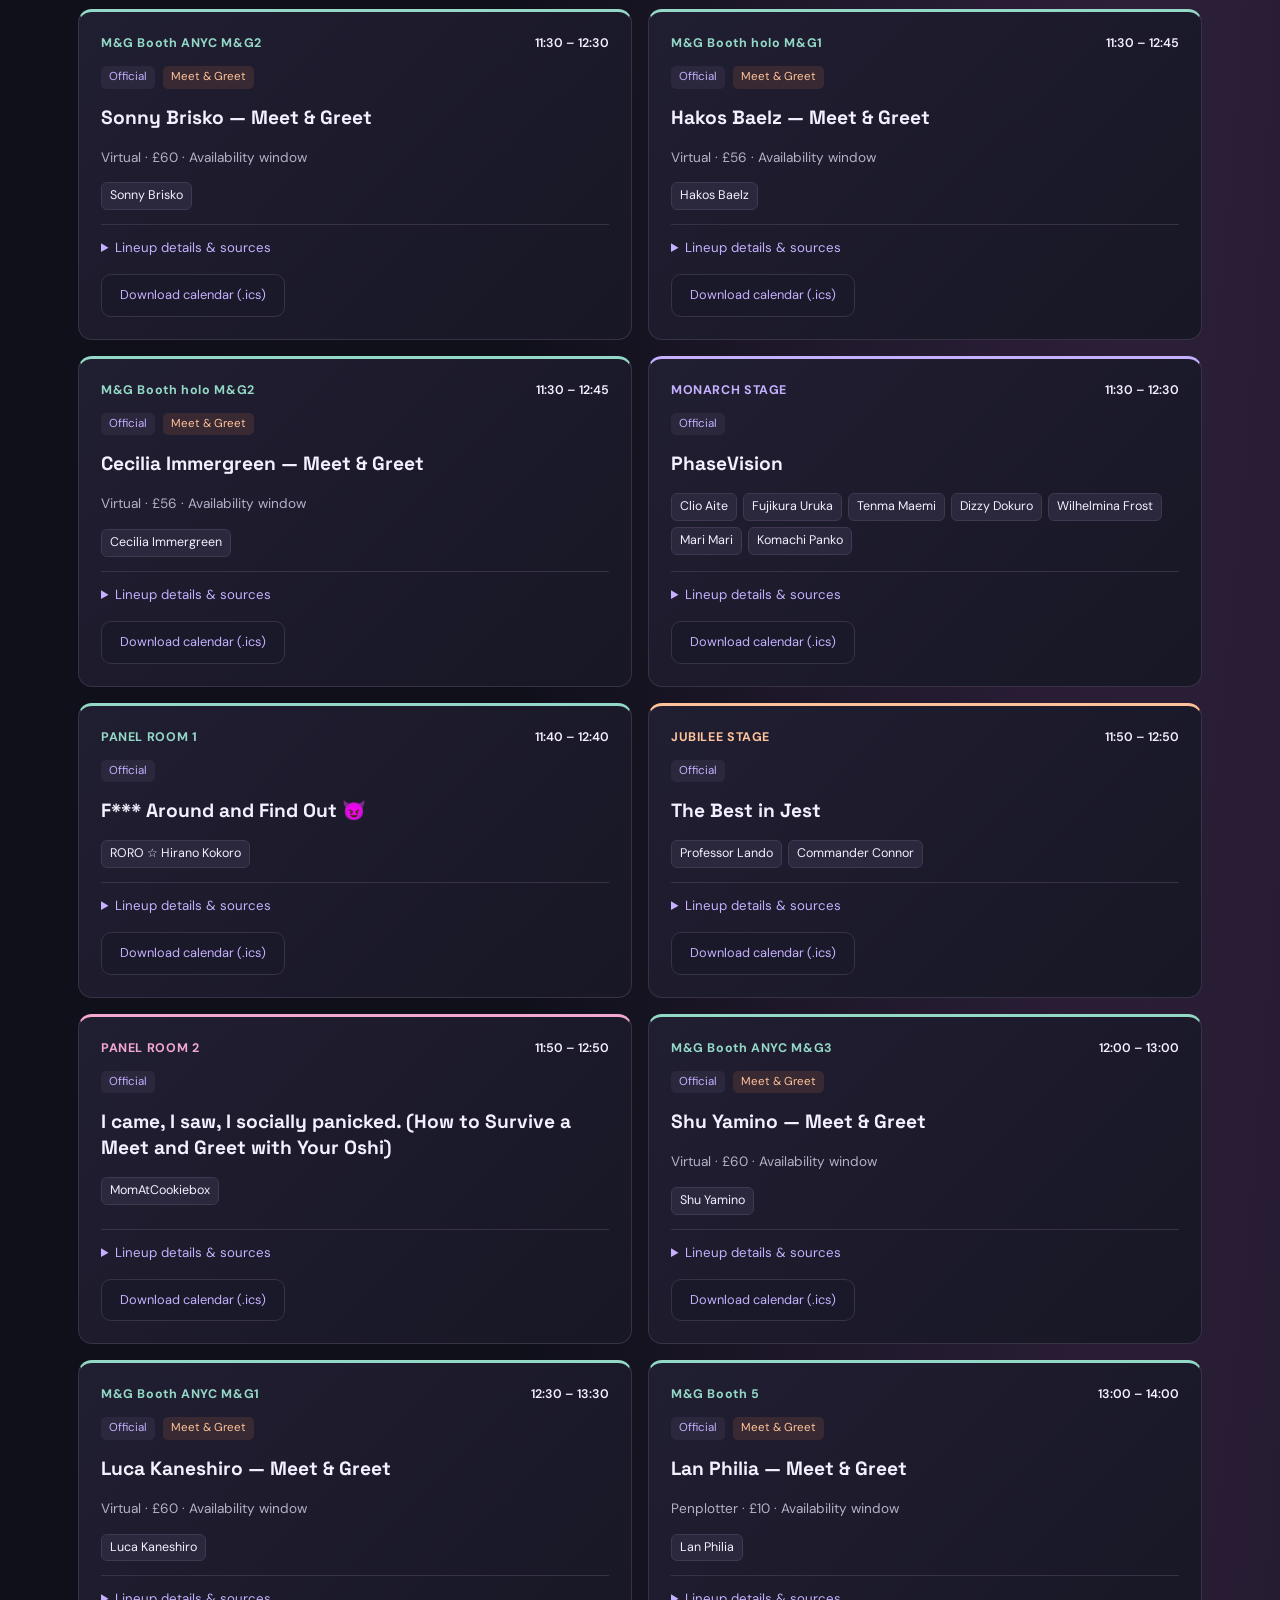
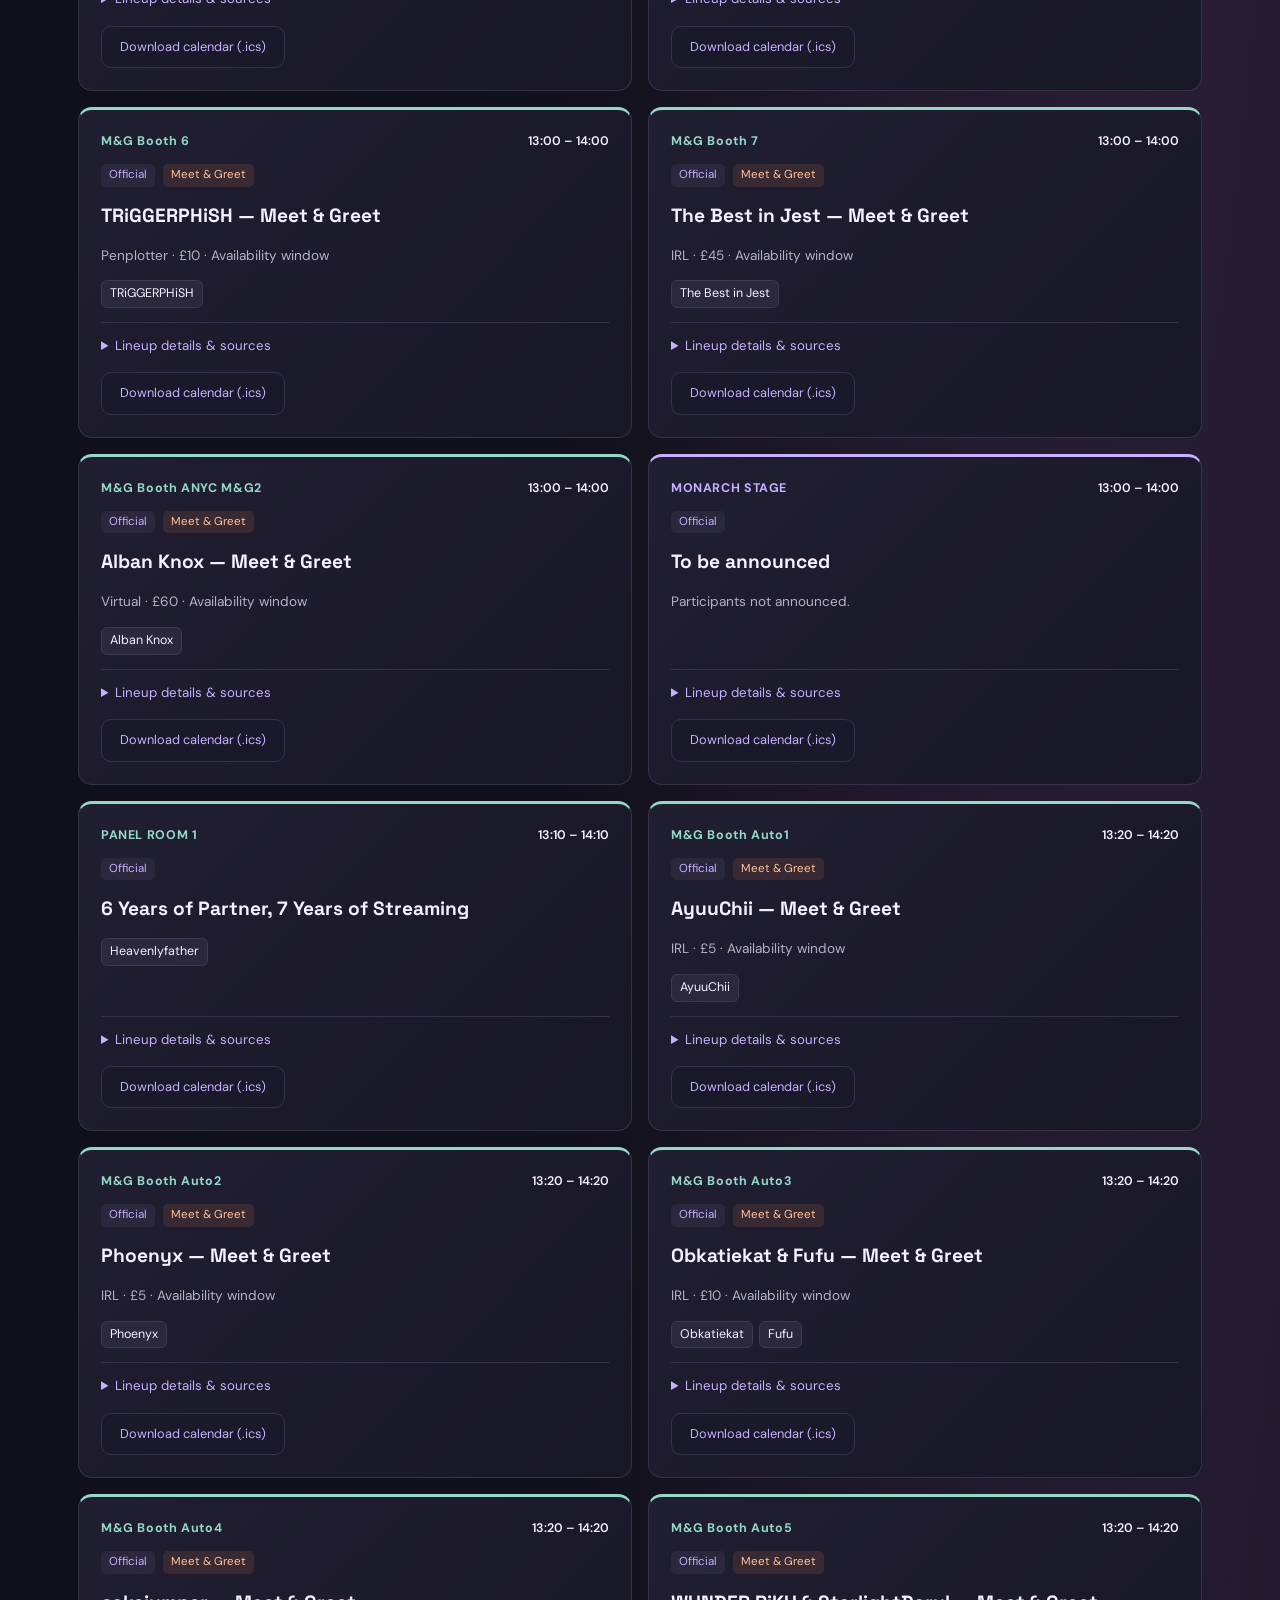
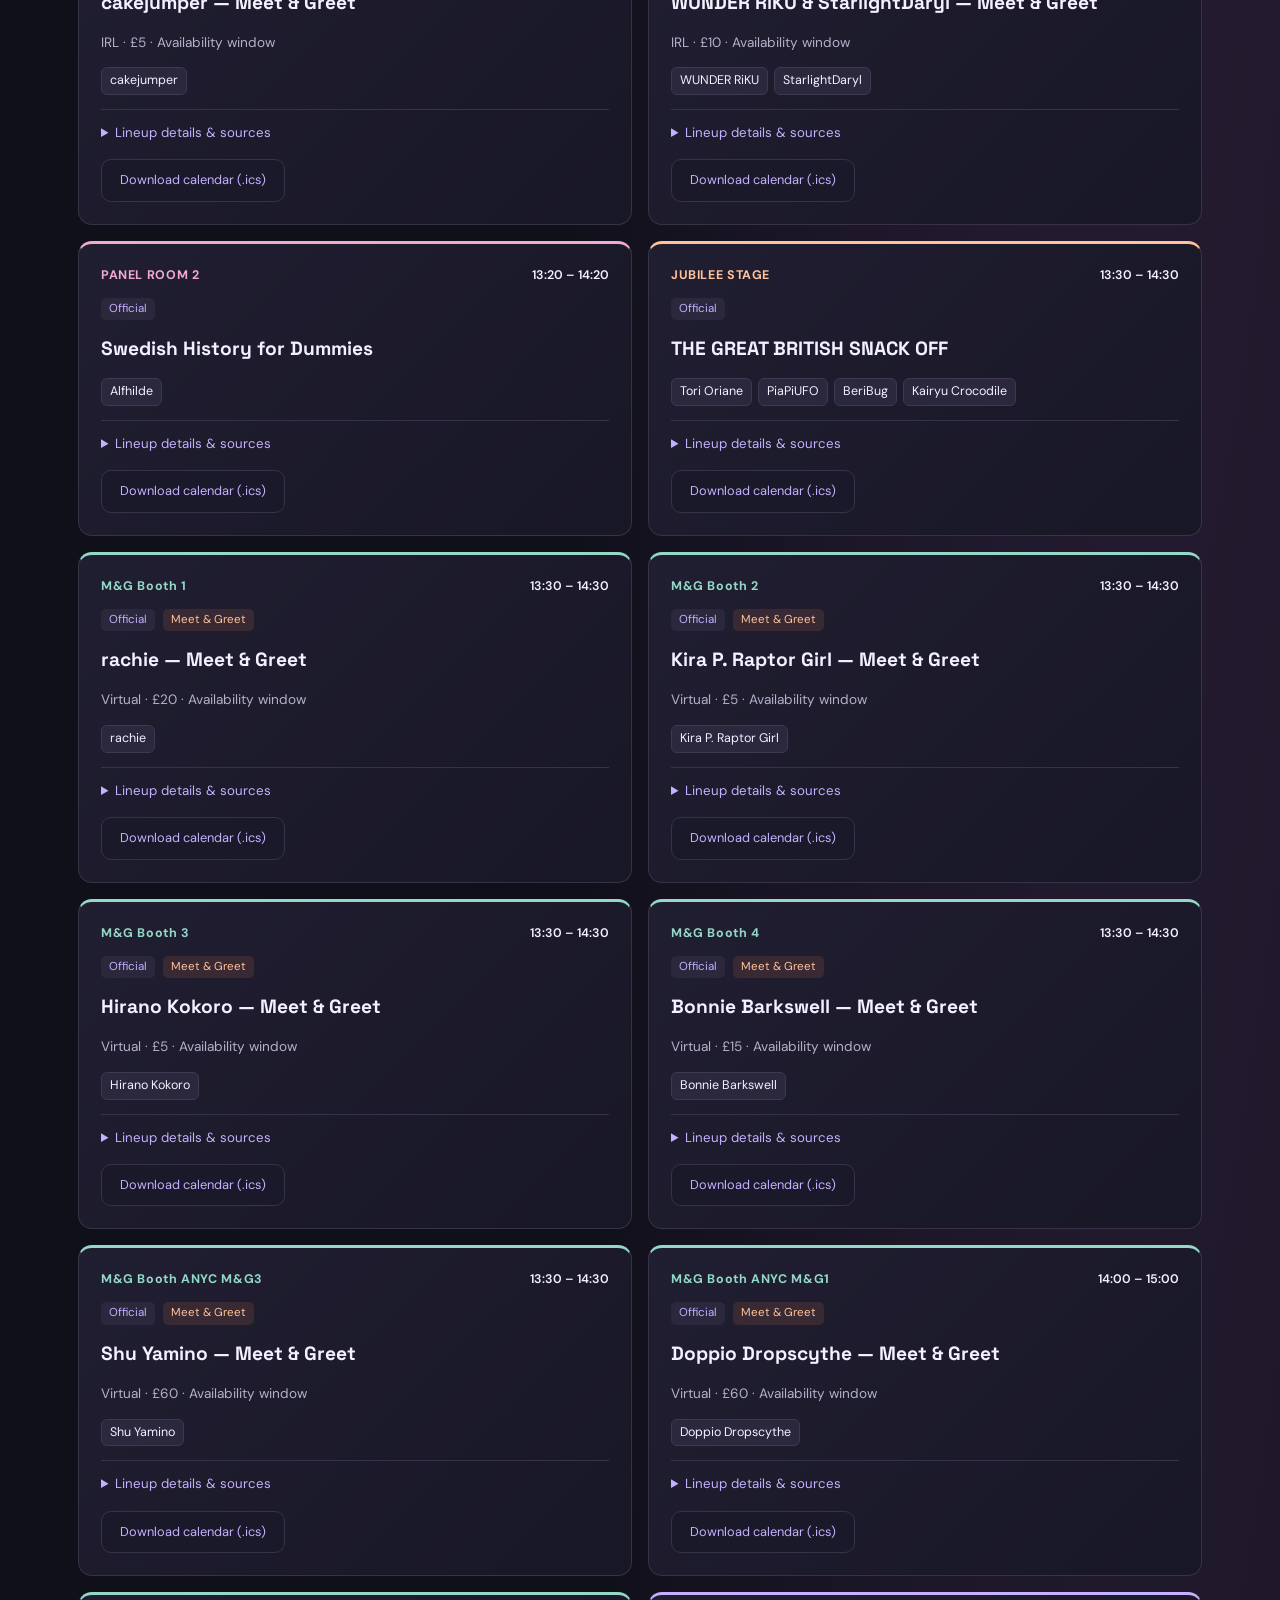
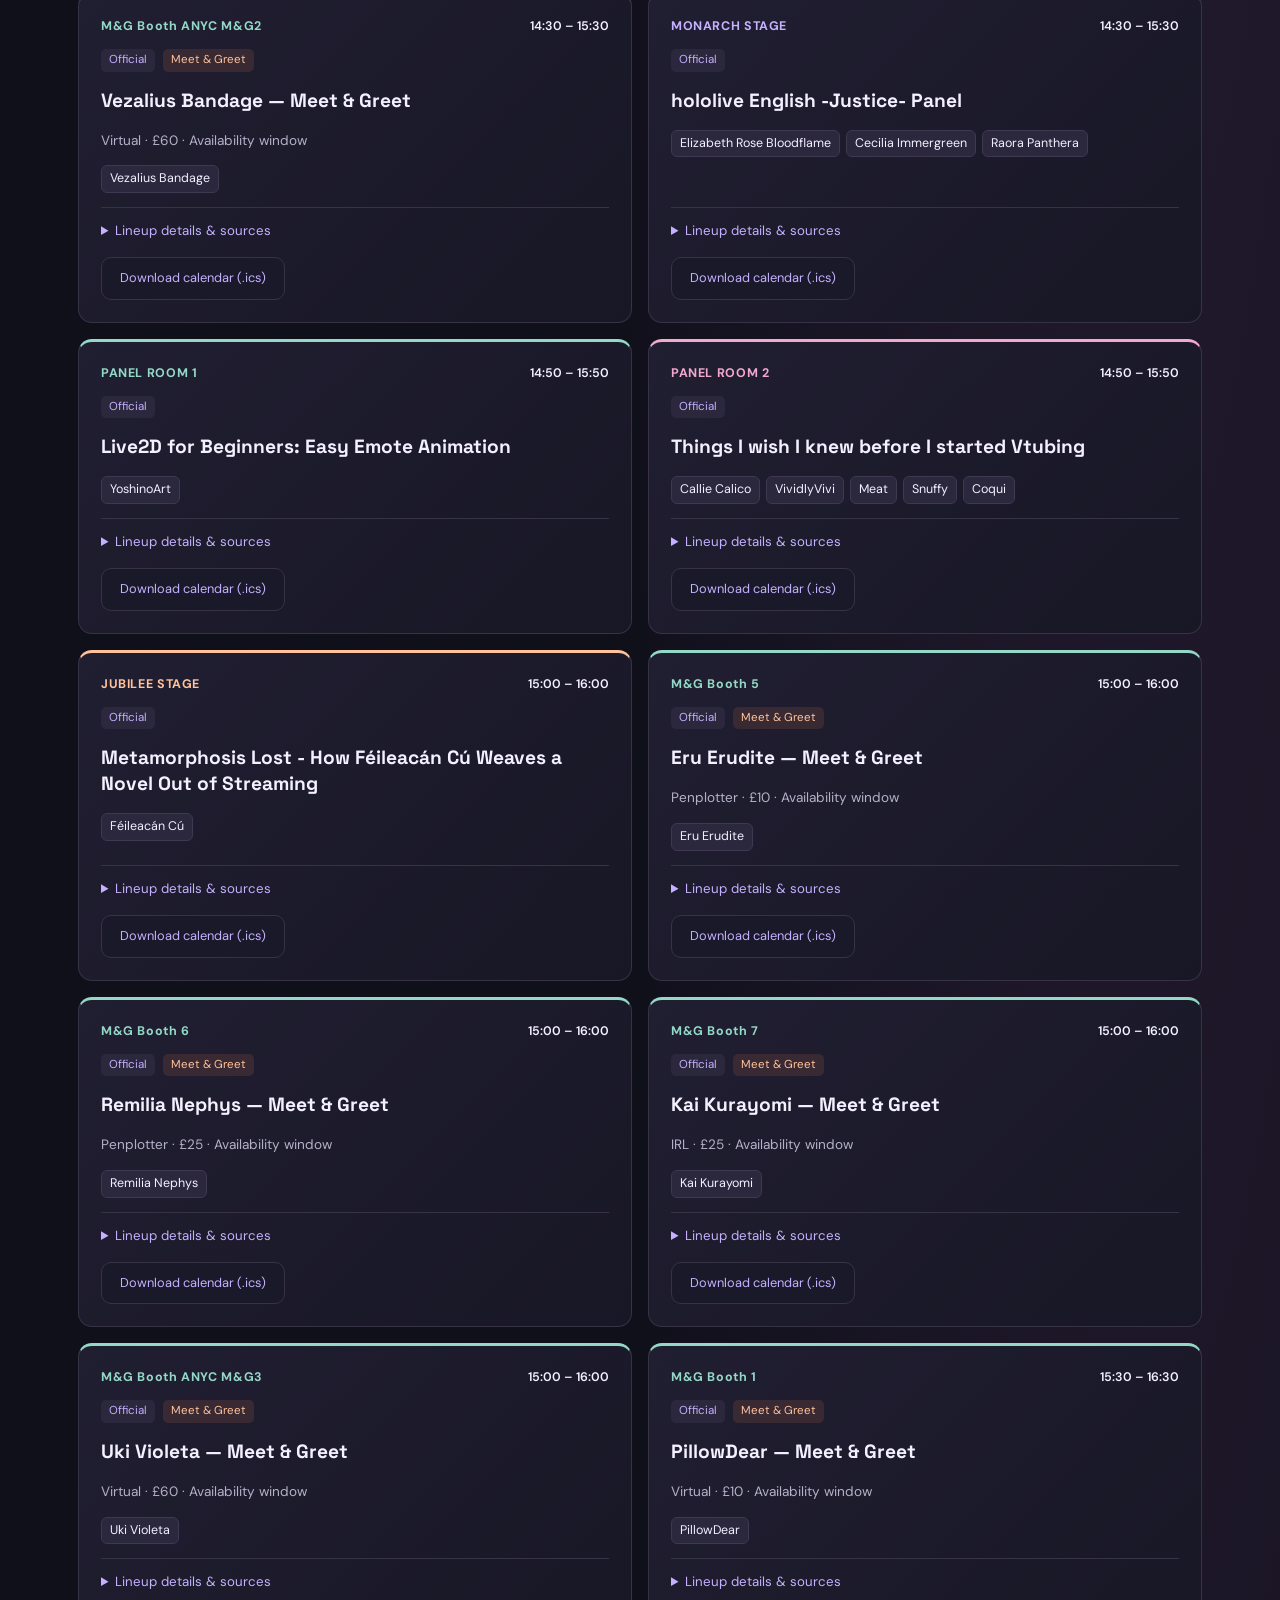
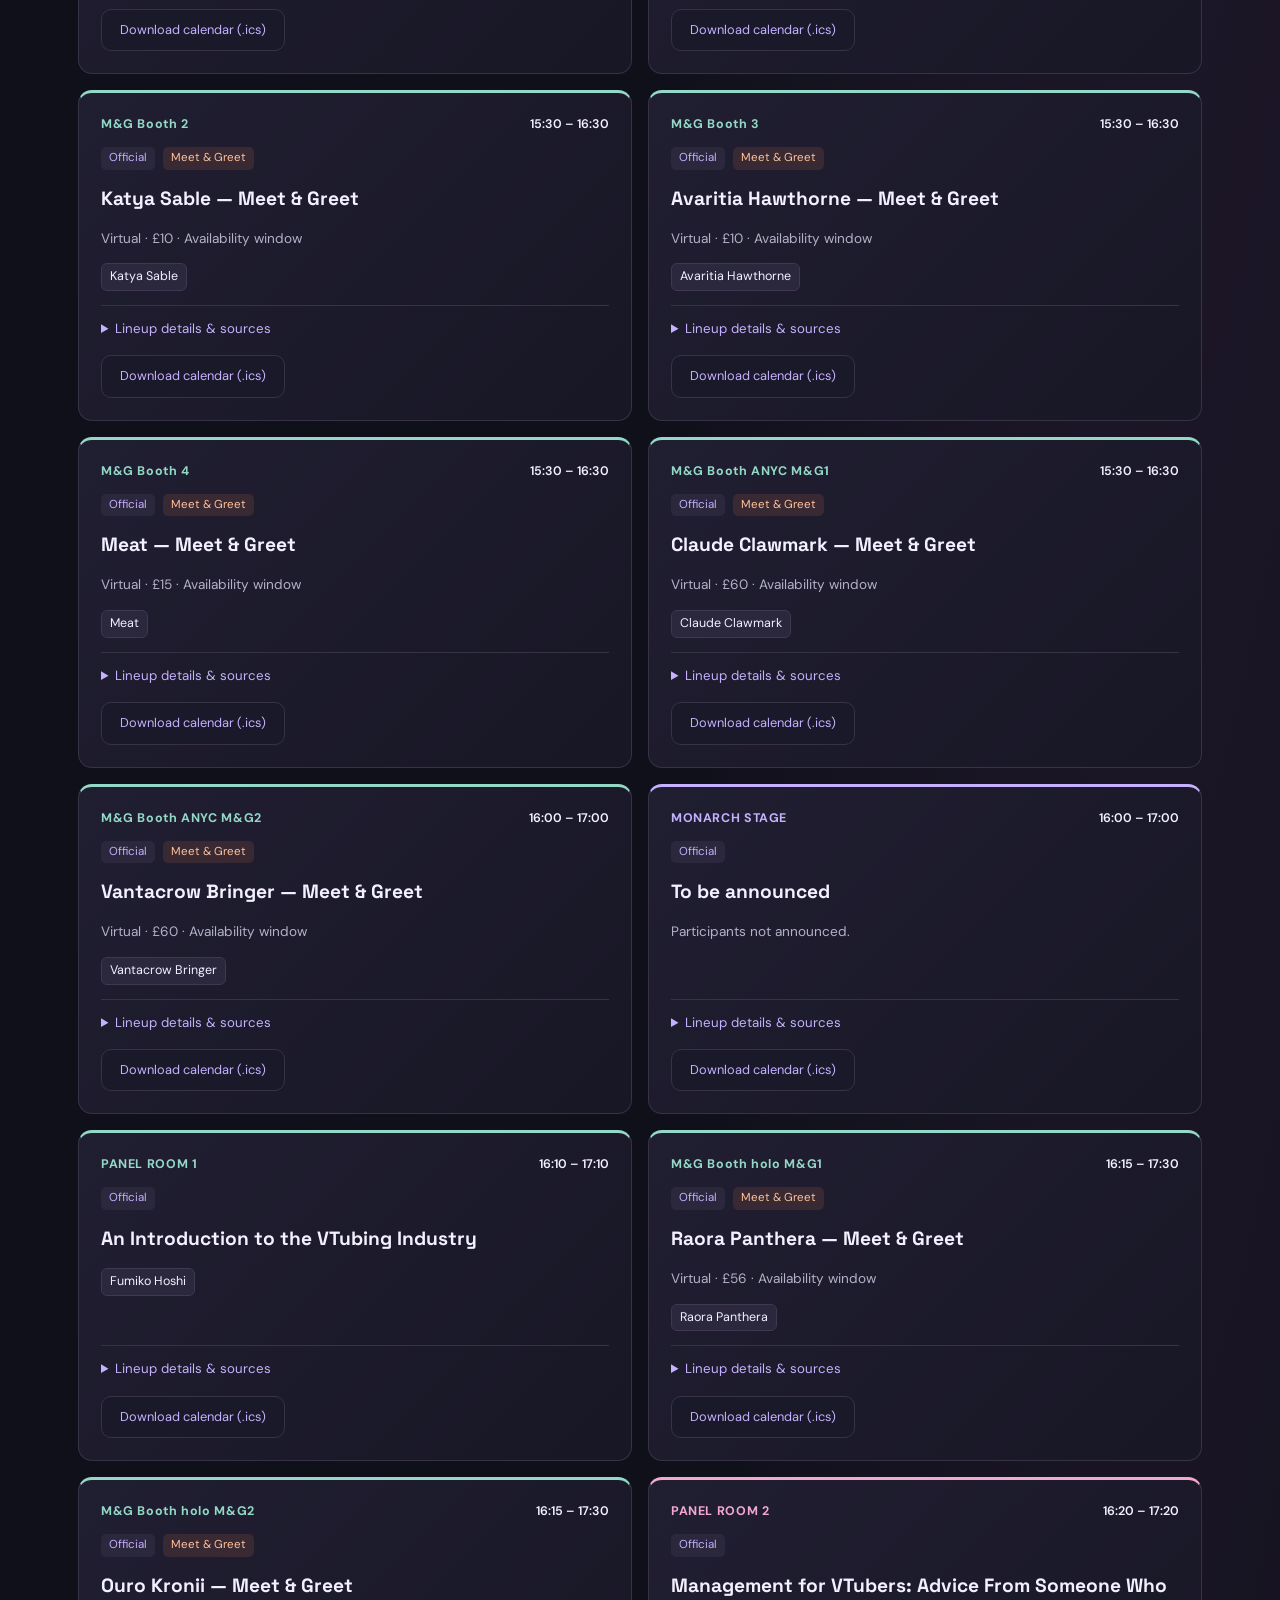
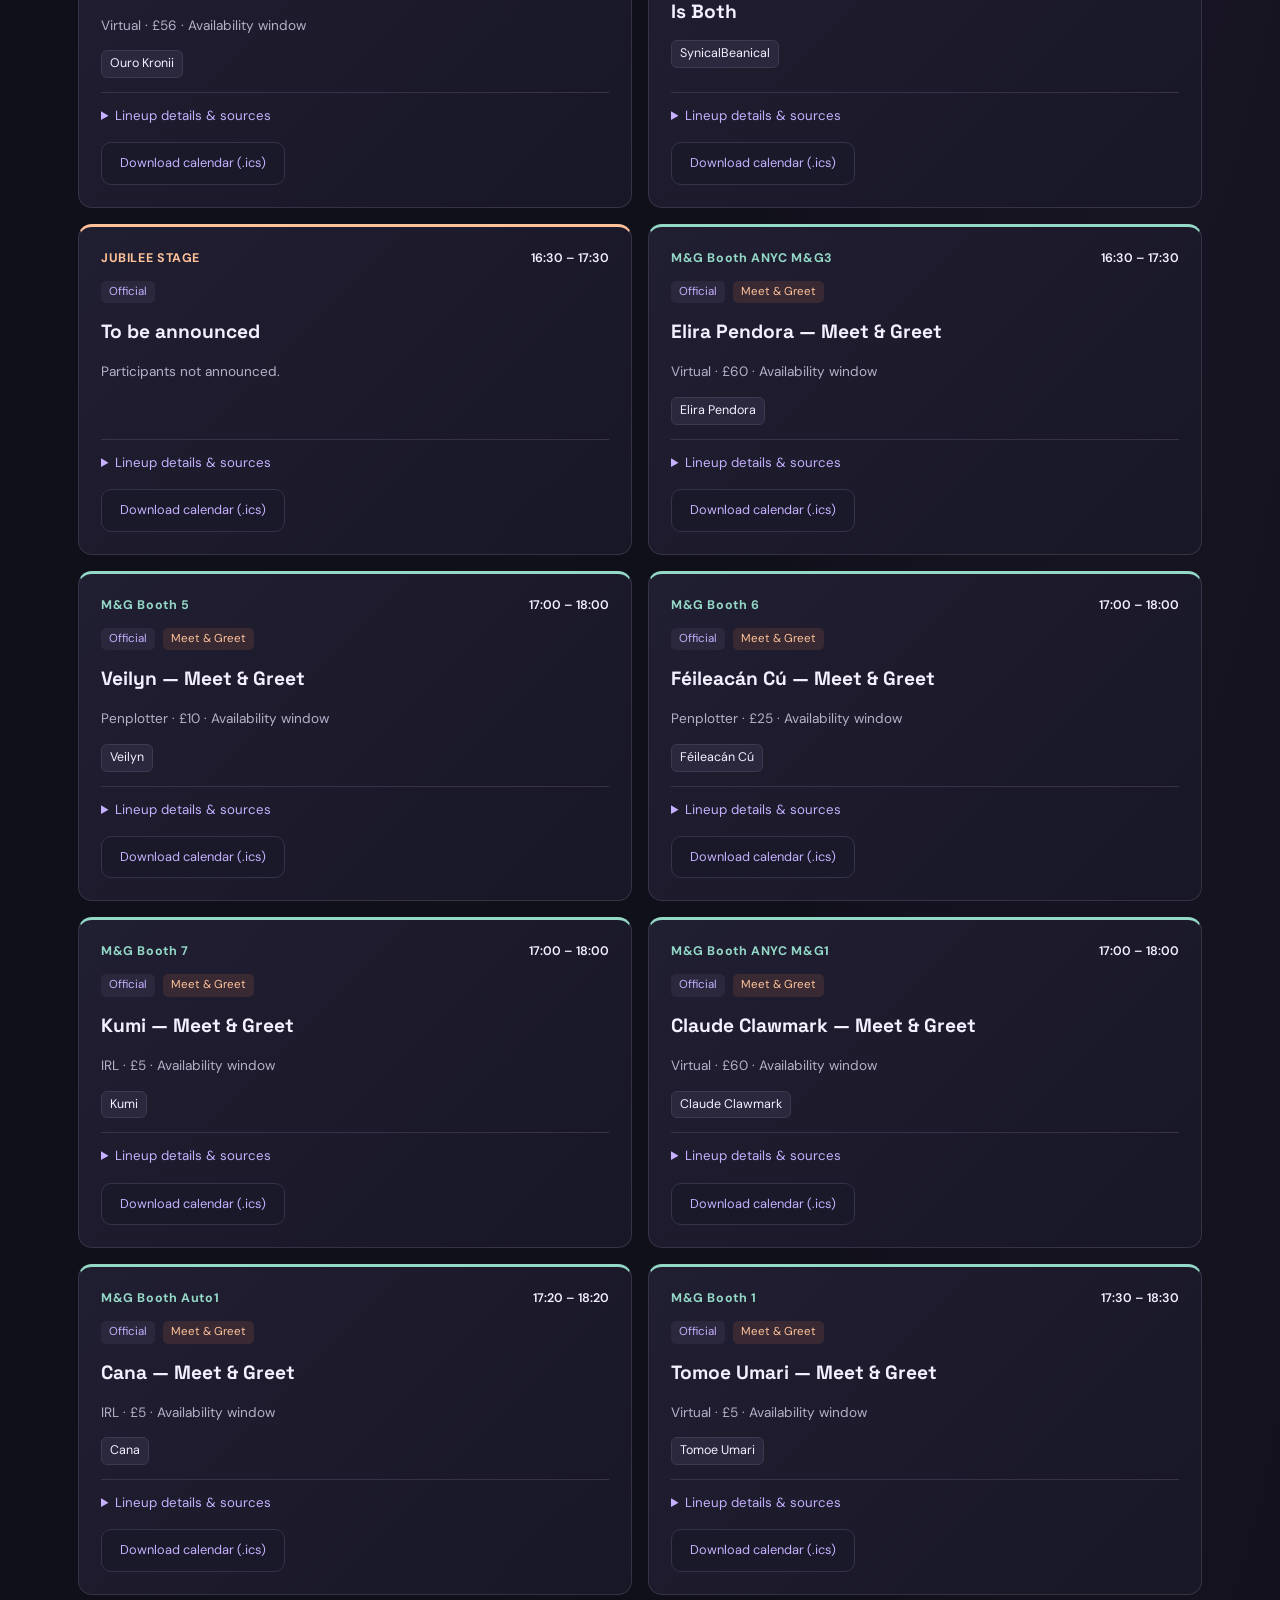
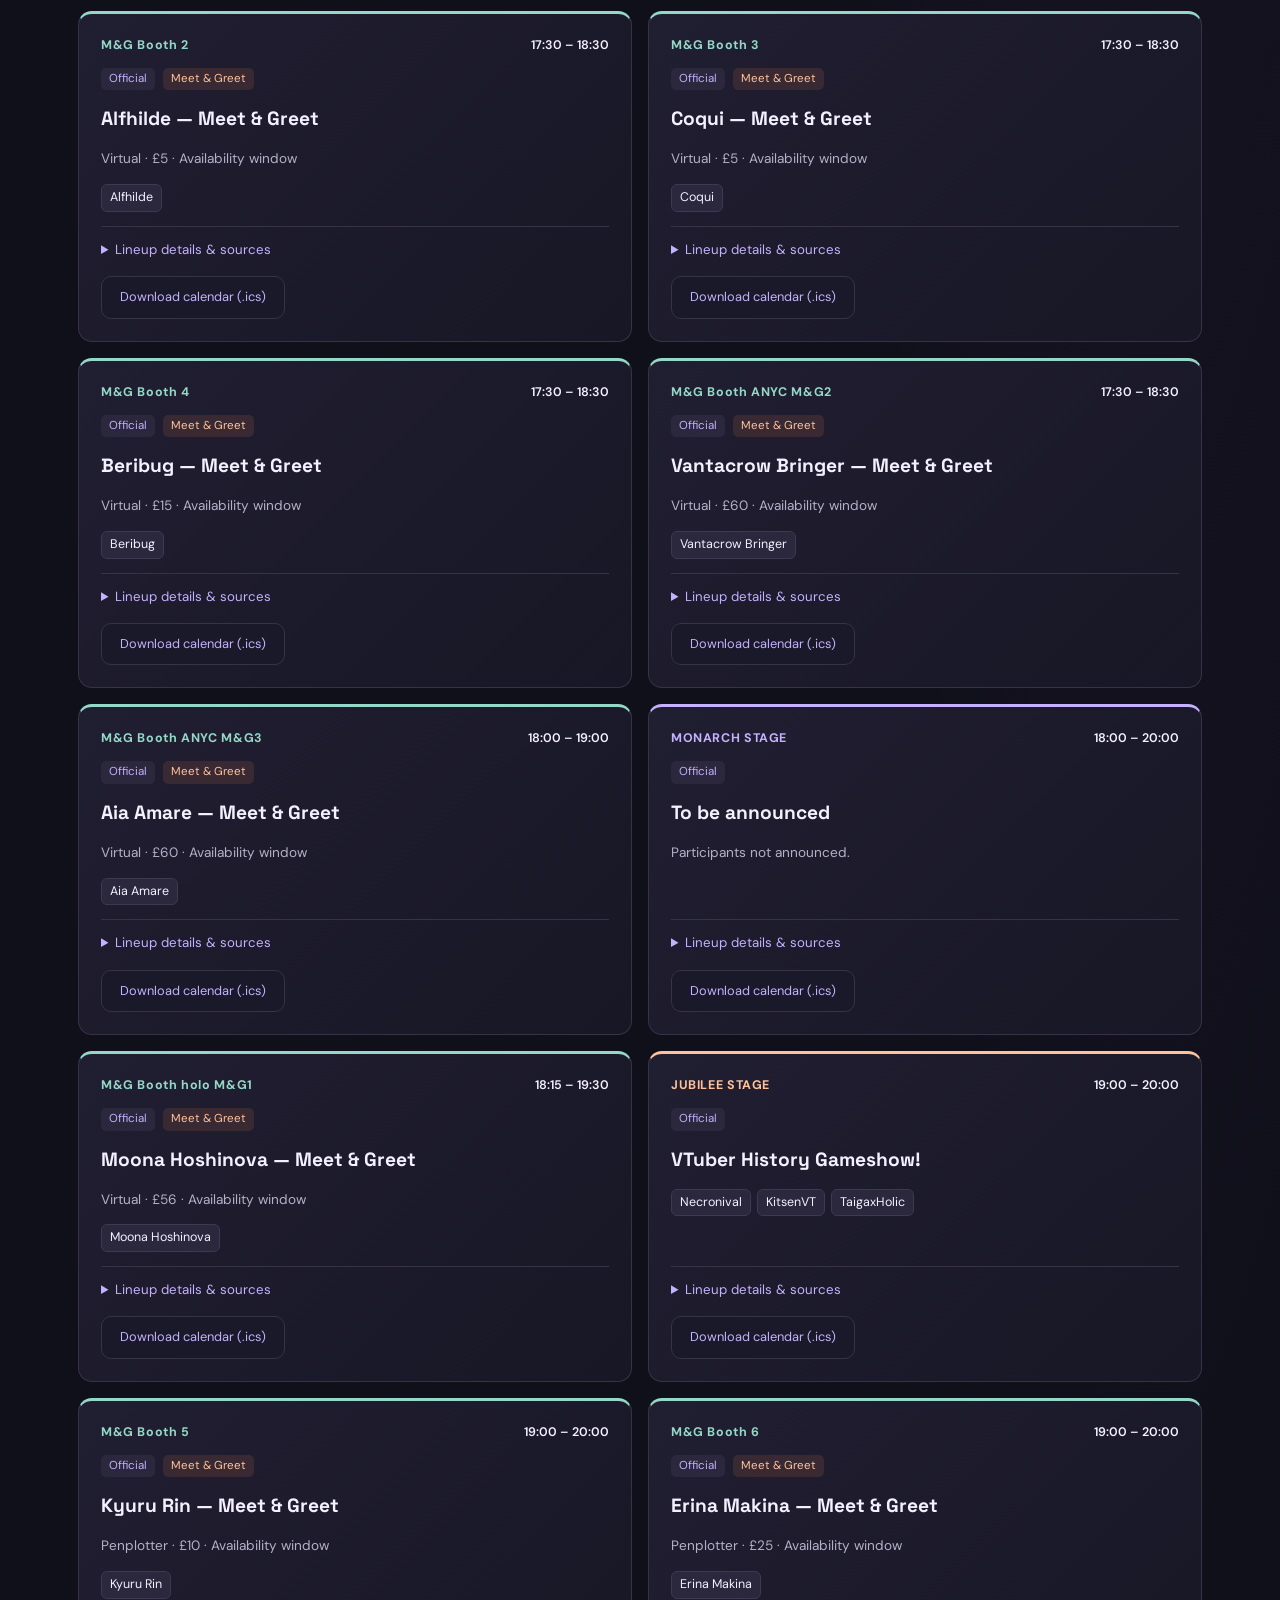
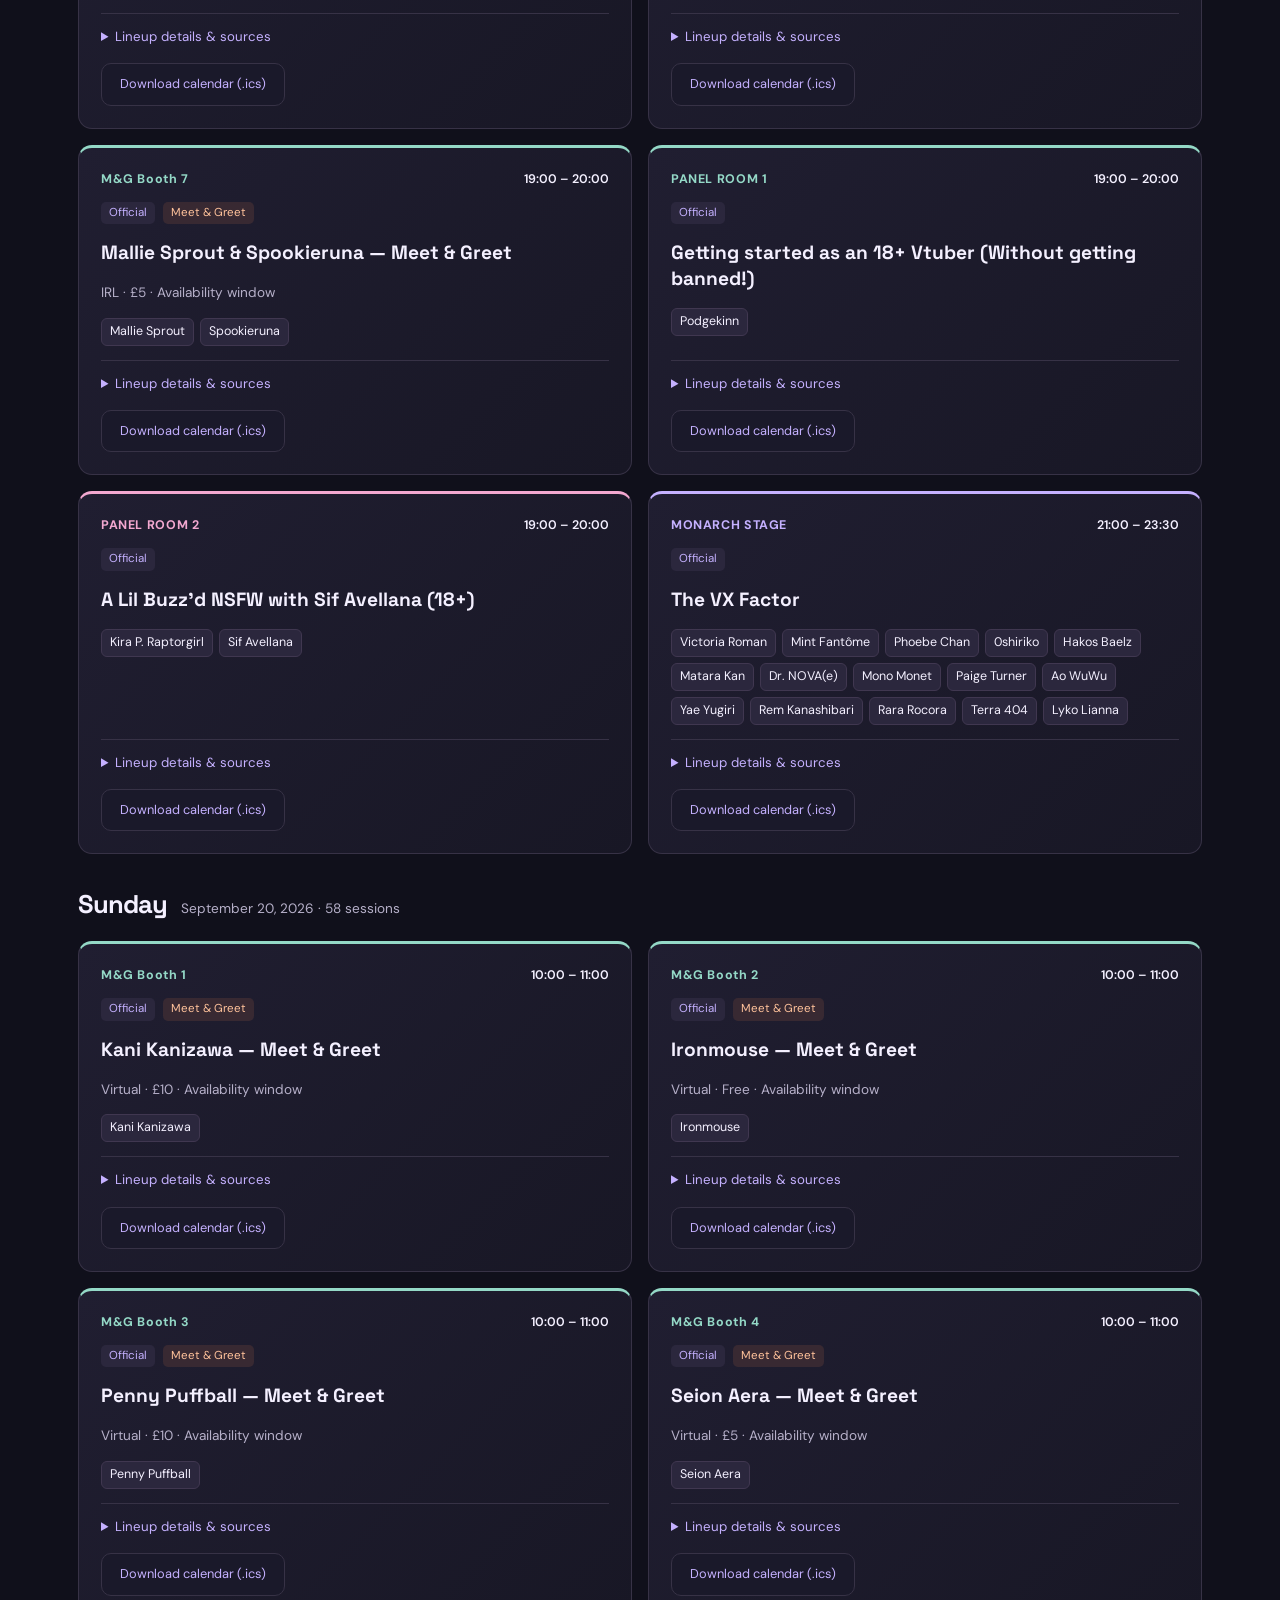
==== commit 4475442c: "Replace meet-and-greet toggle with all, only and exclude filter" ====
--- a/vexpo-2026/index.html
+++ b/vexpo-2026/index.html
@@ -23,7 +23,7 @@
         <label>Stage, room or booth<select id="stage"><option value="all">All locations</option></select></label>
         <label class="checkbox"><input id="announced" type="checkbox"> Announced sessions only</label>
         <label class="checkbox"><input id="concerts" type="checkbox"> Concerts only</label>
-        <label class="checkbox"><input id="meet-greets" type="checkbox"> Meet & greets only</label>
+        <label>Meet & greets<select id="meet-greets"><option value="all">All sessions</option><option value="only">Meet & greets only</option><option value="exclude">Exclude meet & greets</option></select></label>
         <label>Event status<select id="event-status"><option value="all">Official & unofficial</option><option value="official">Official</option><option value="unofficial">Unofficial</option></select></label>
       </div>
     </section>
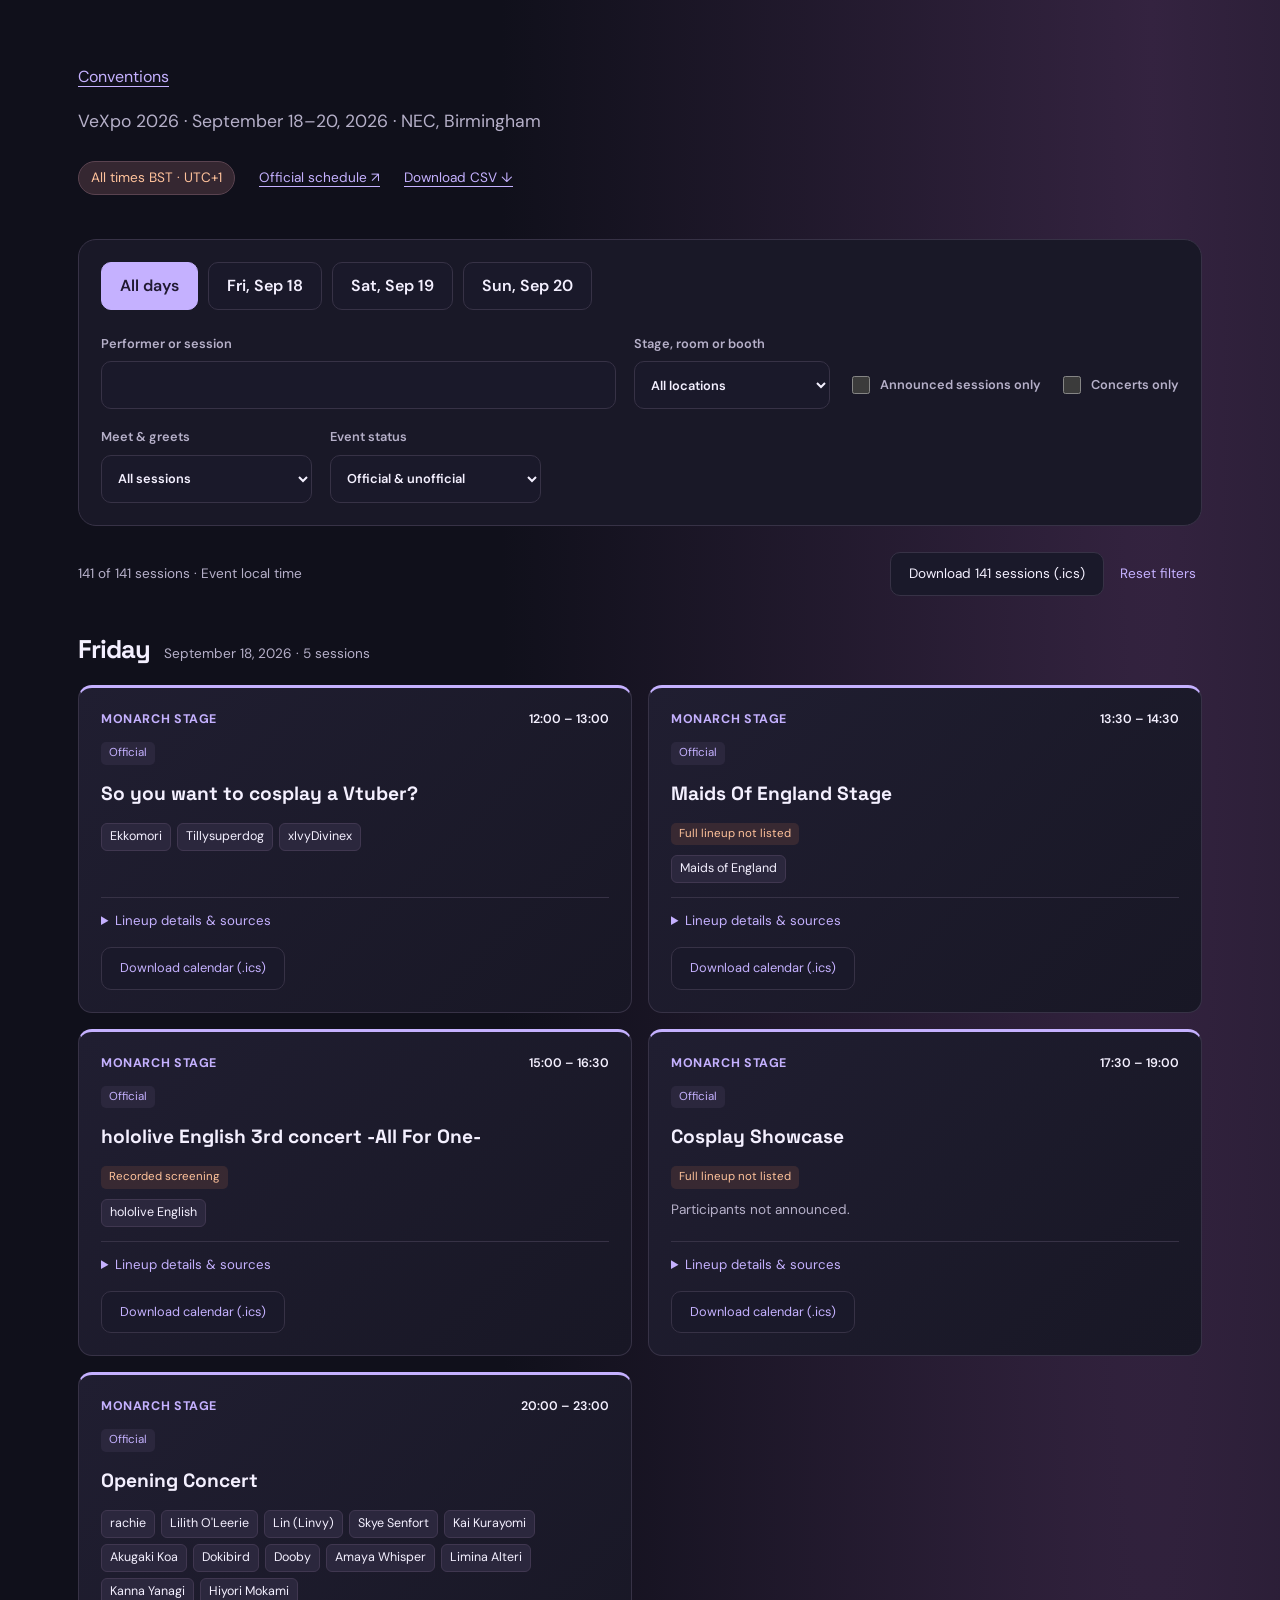
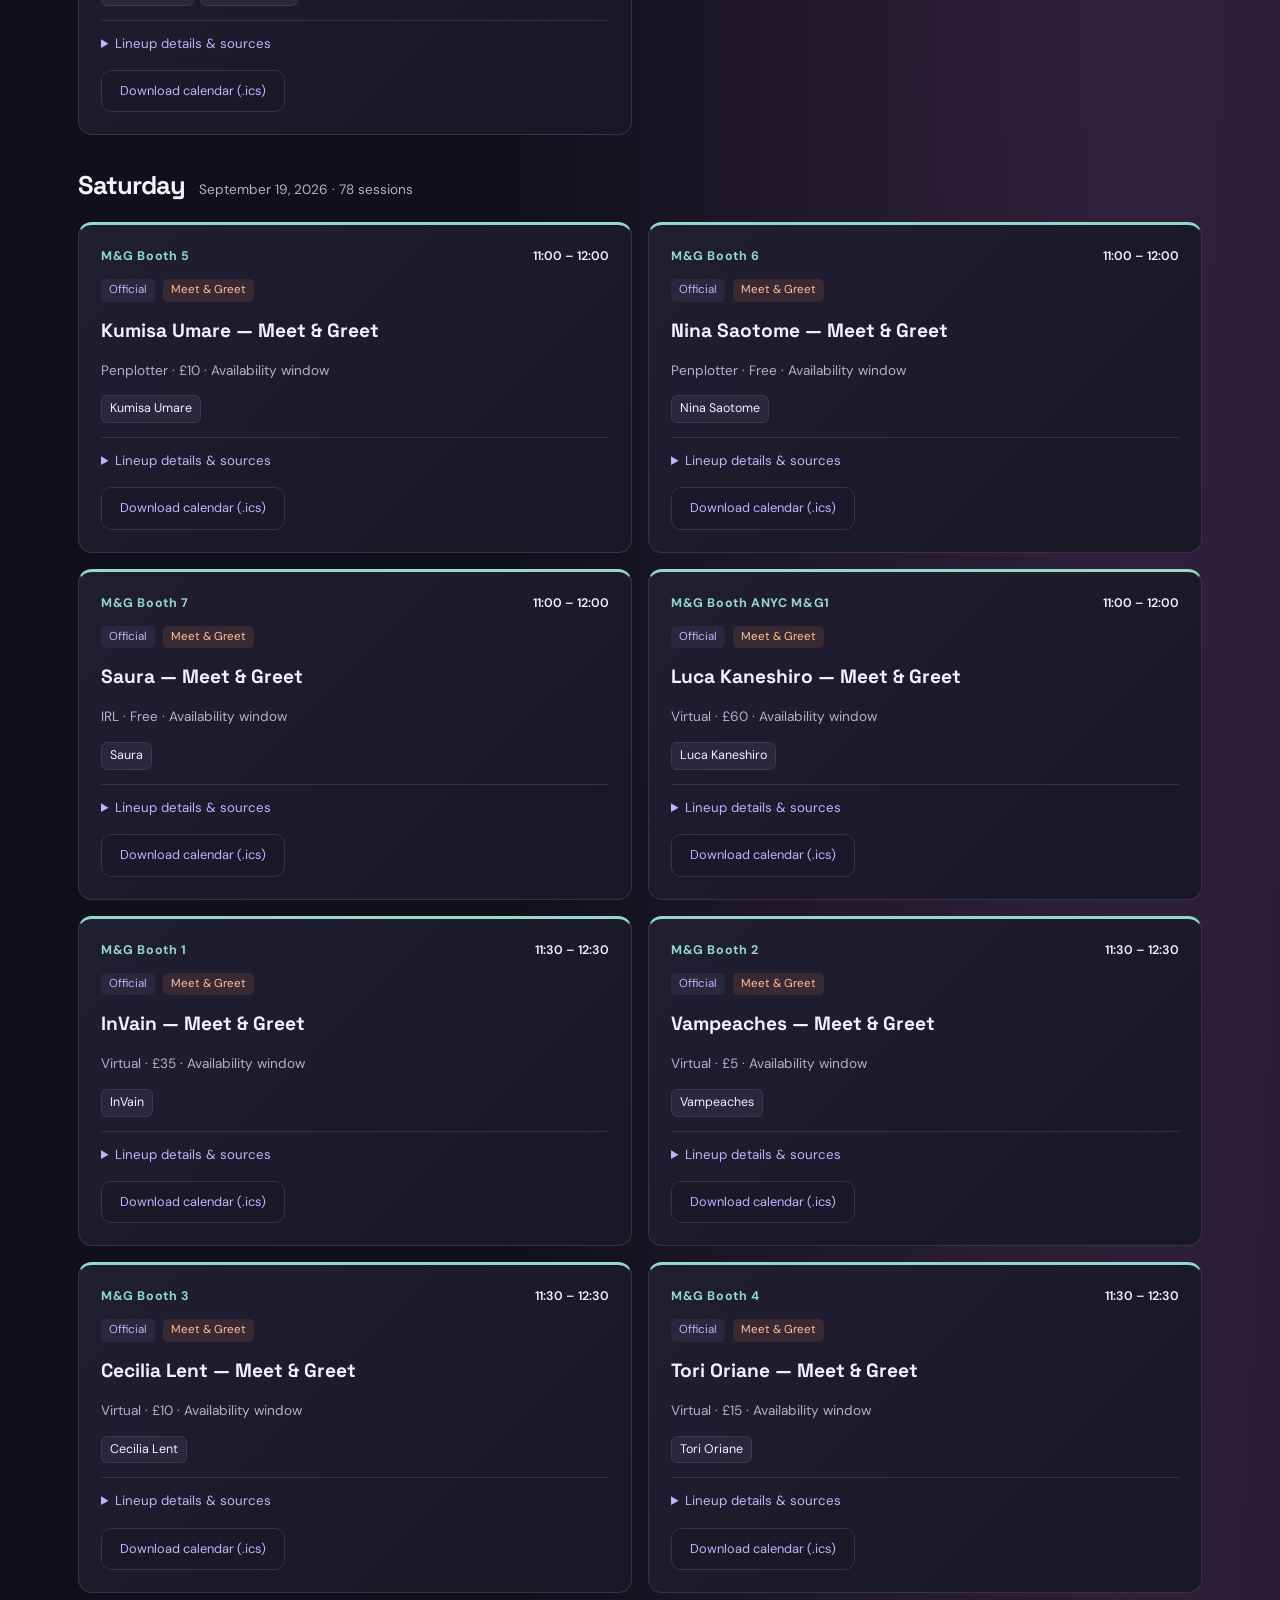
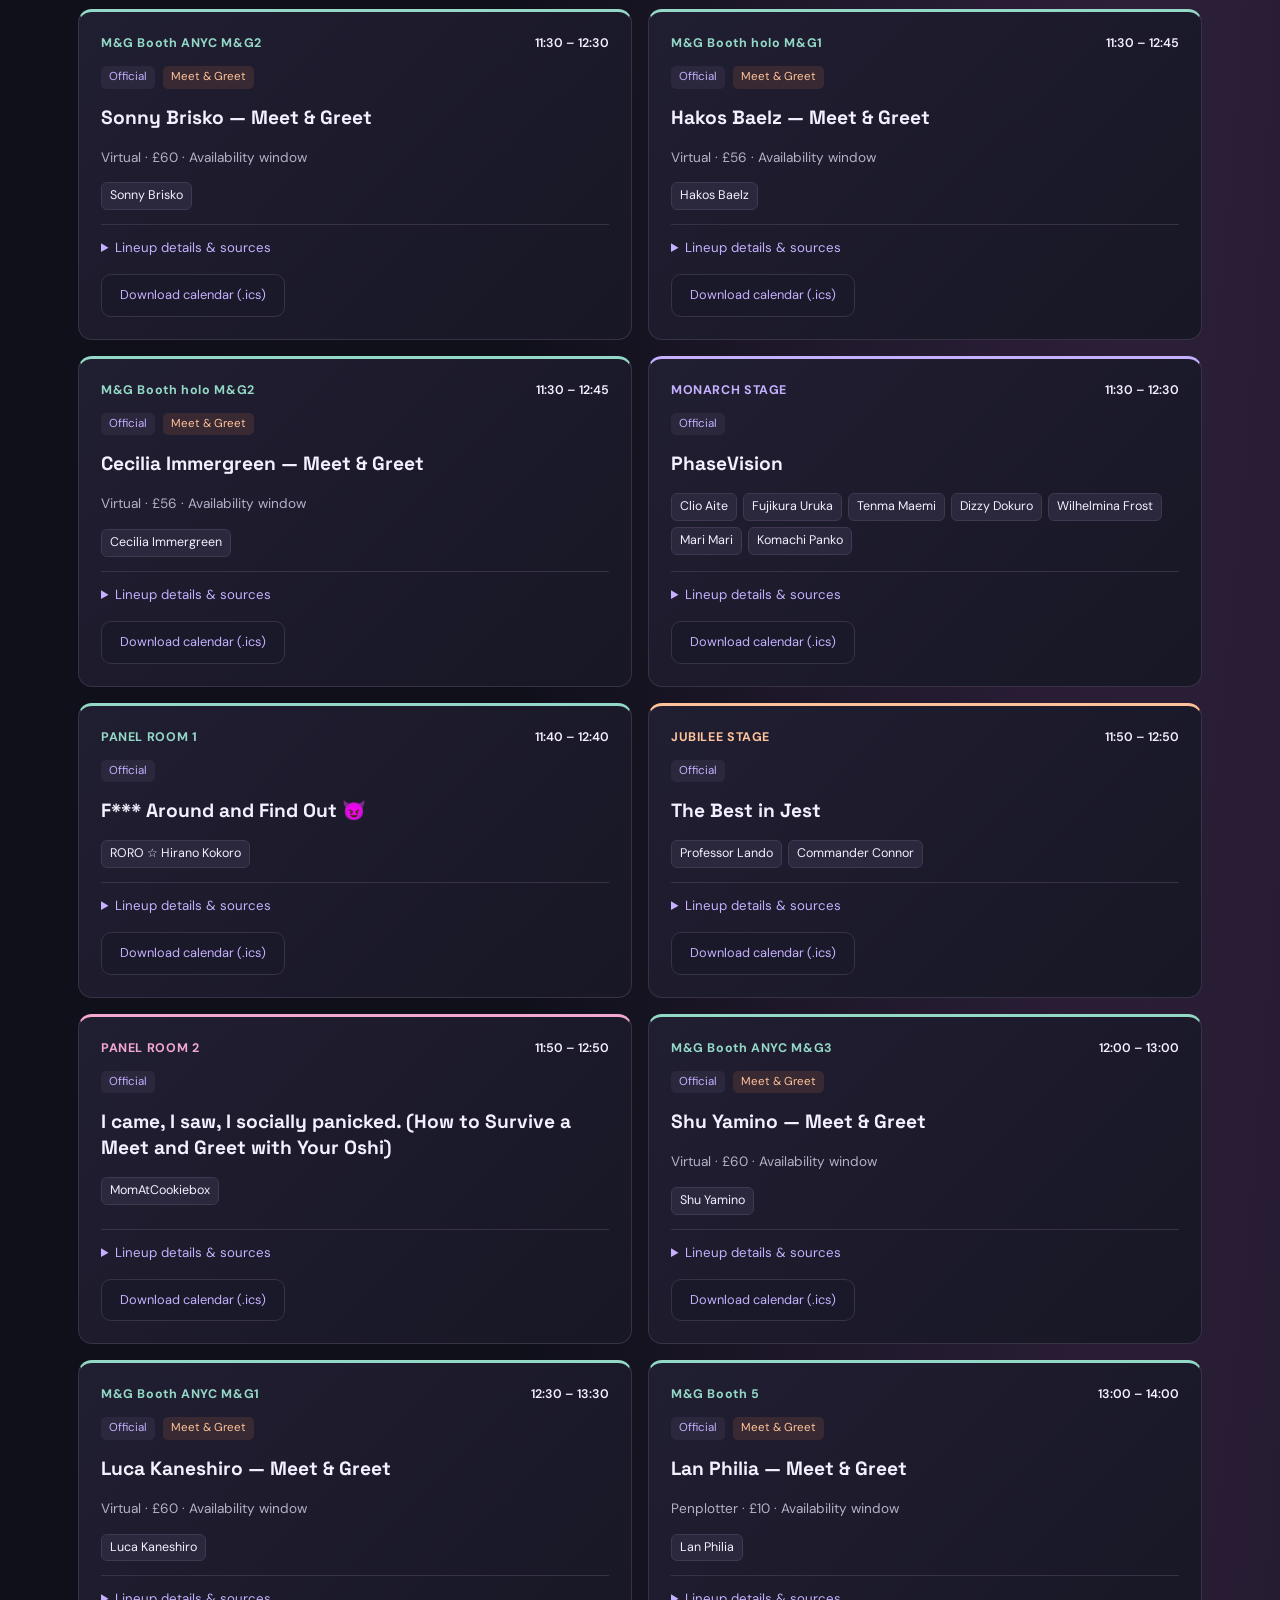
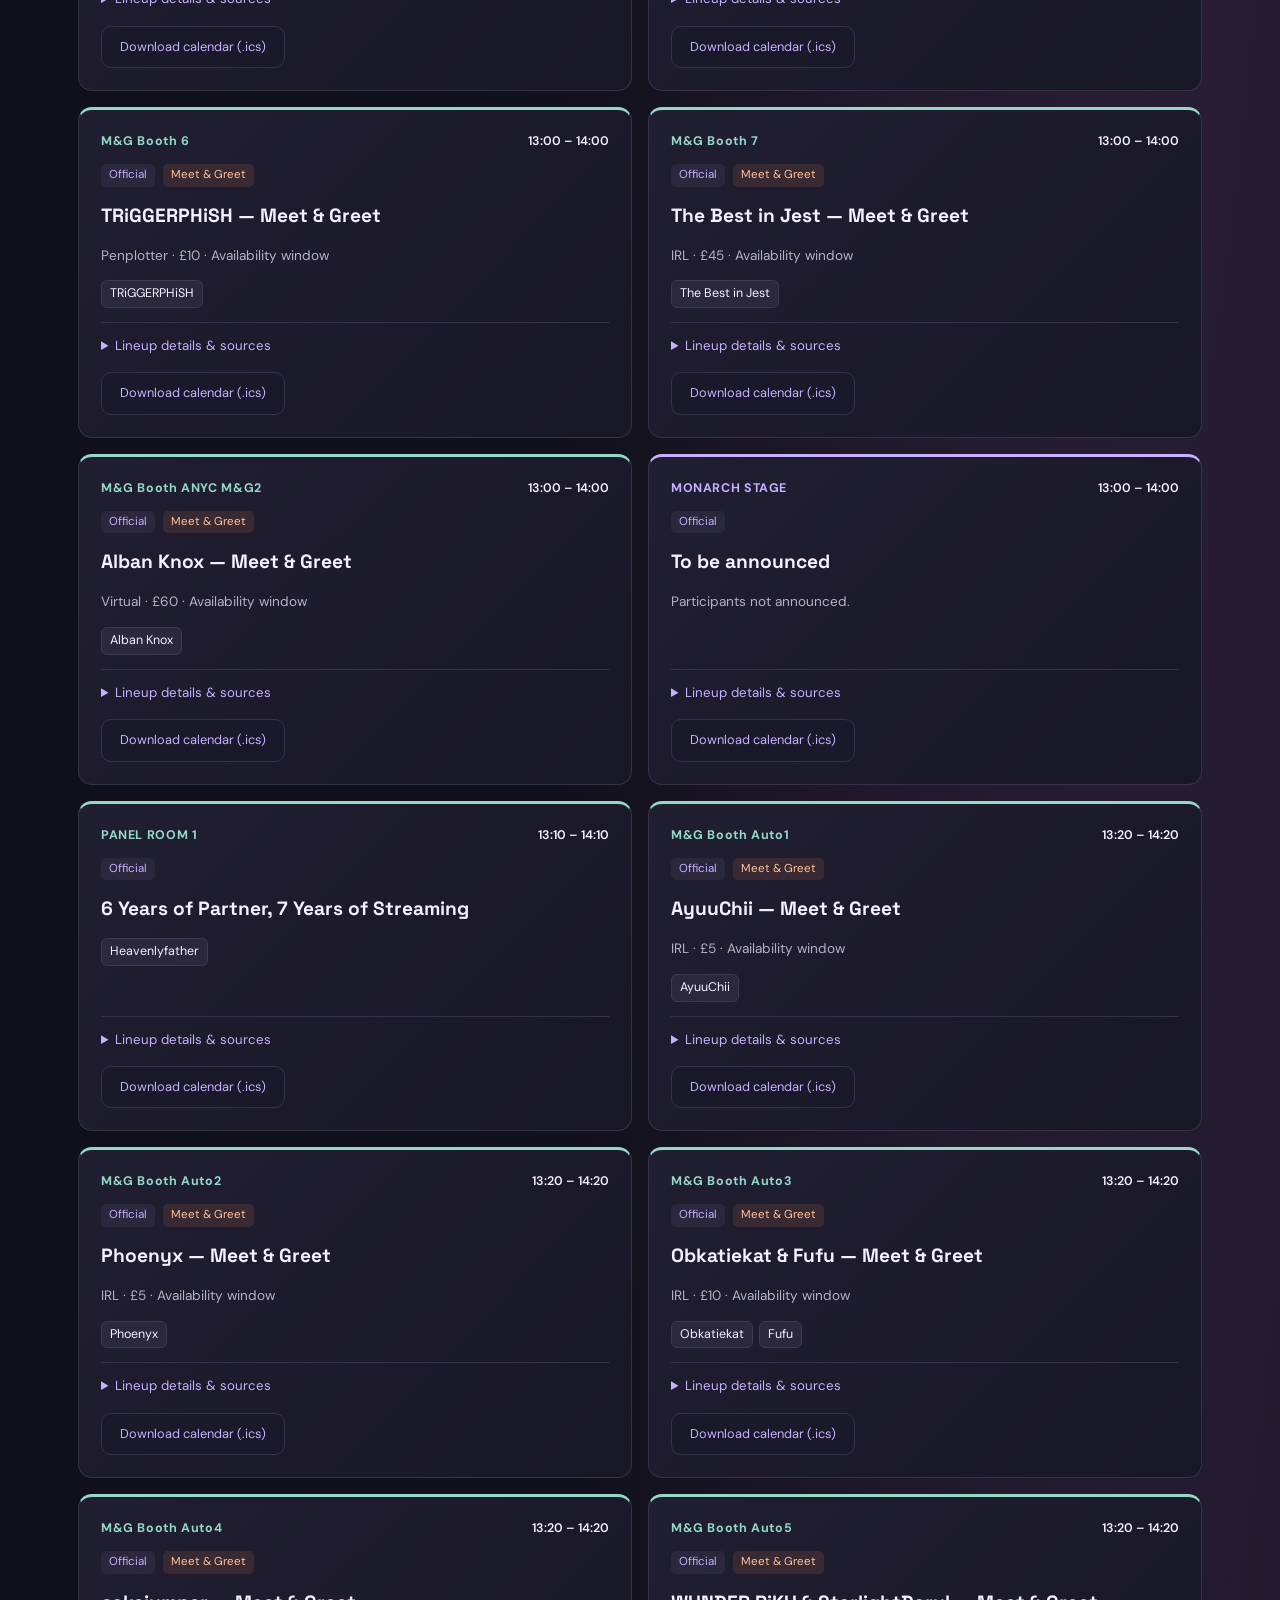
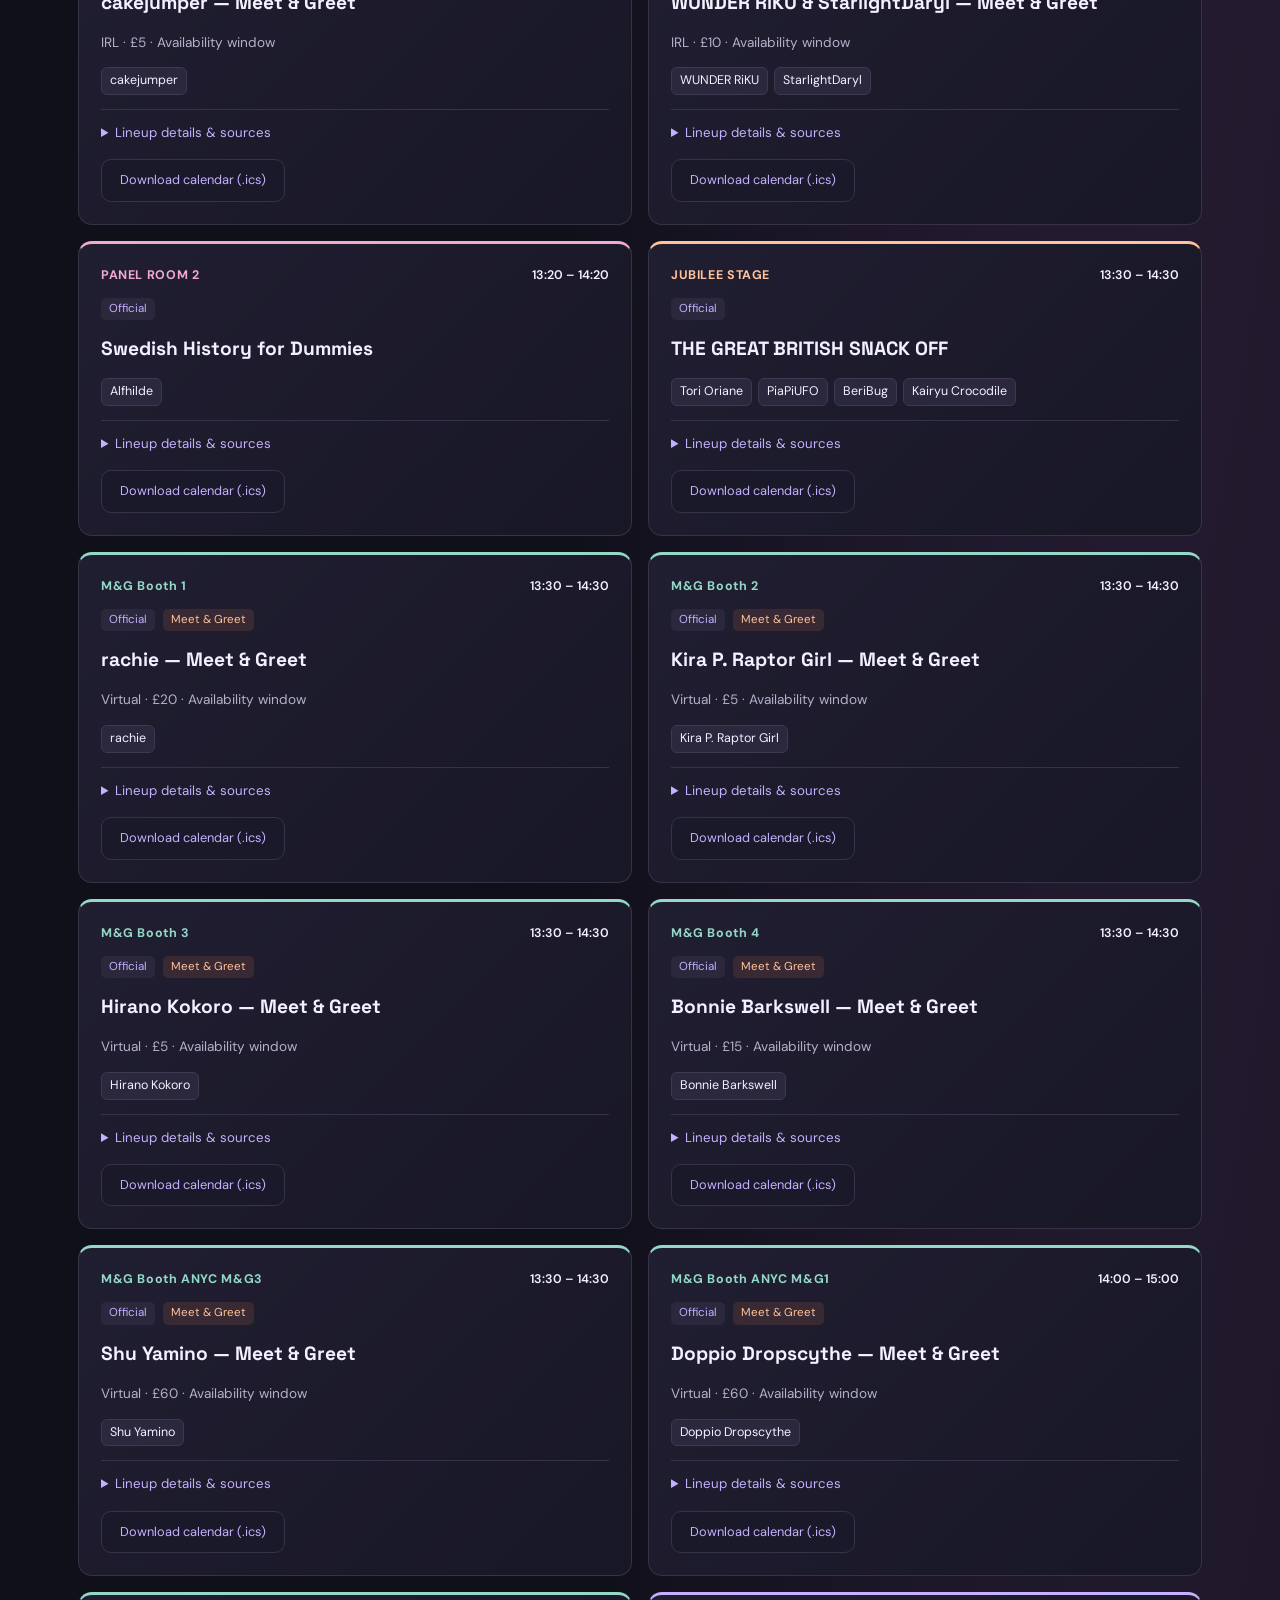
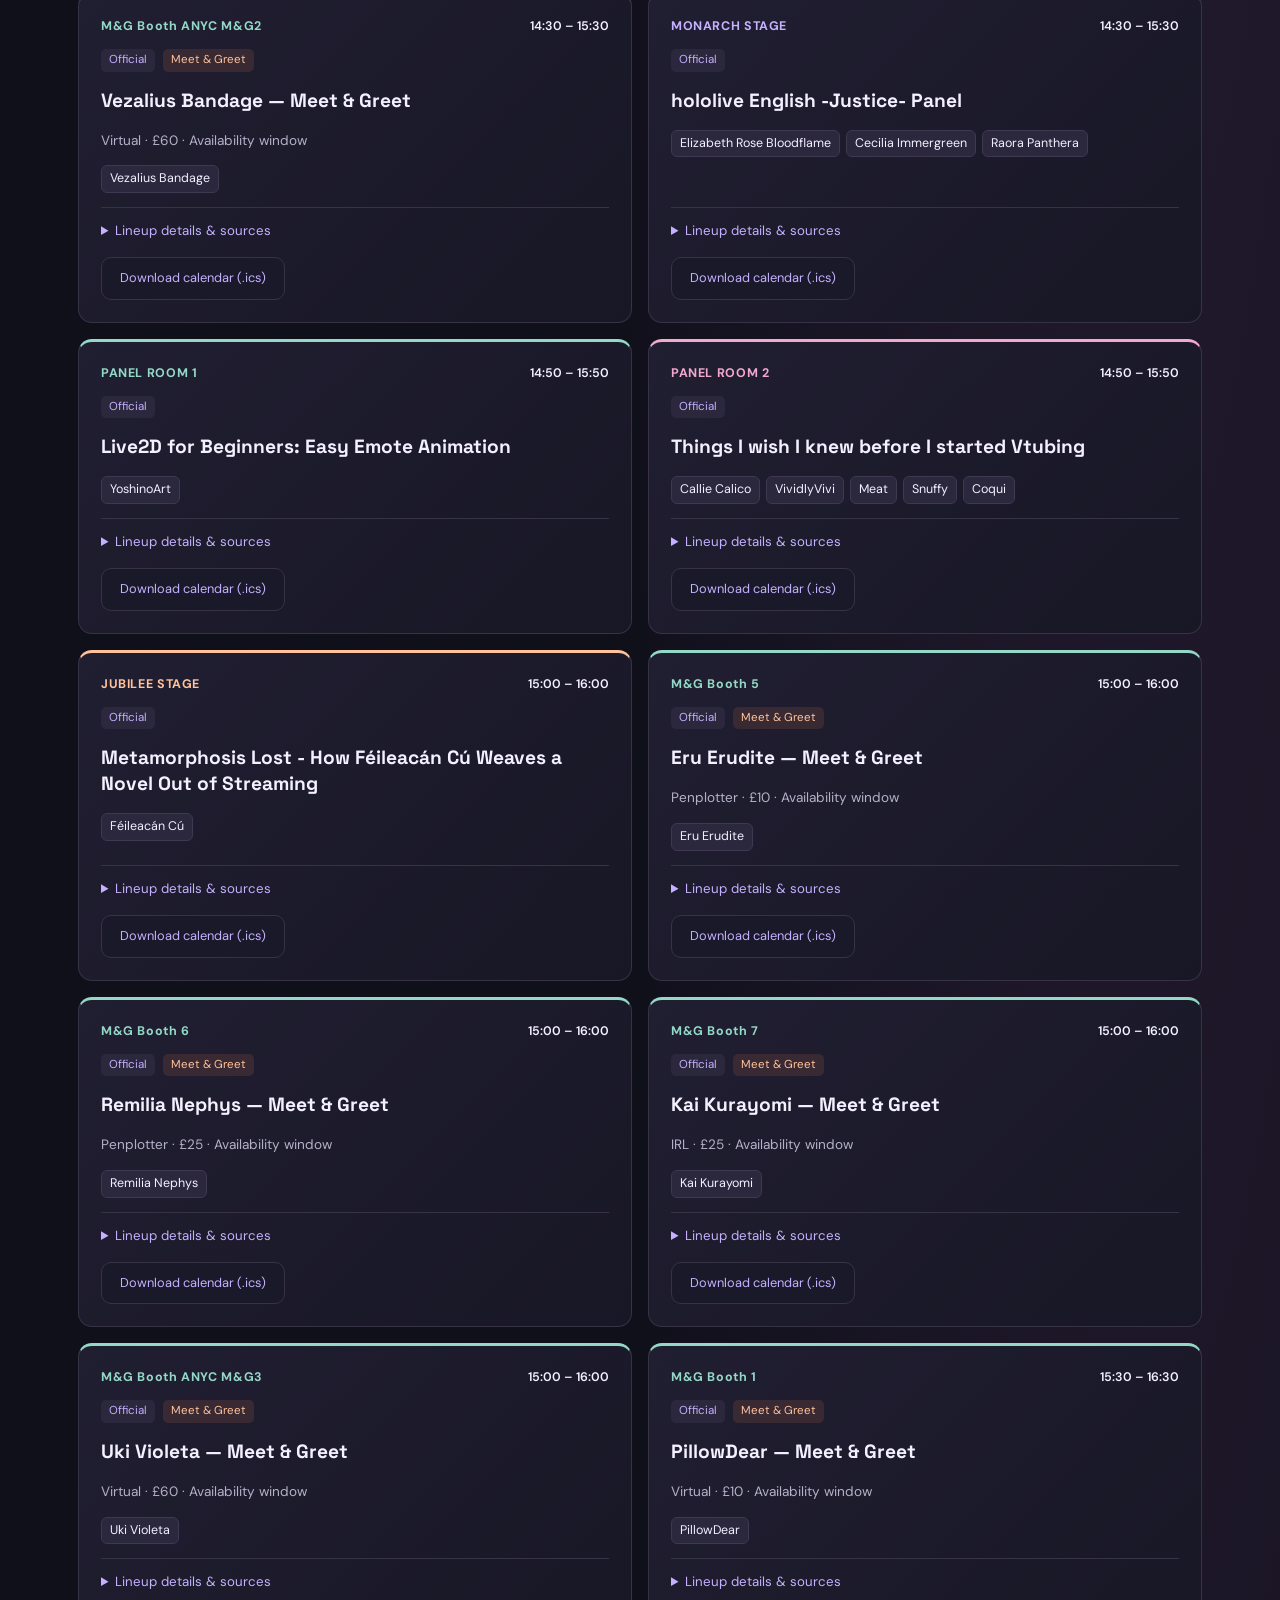
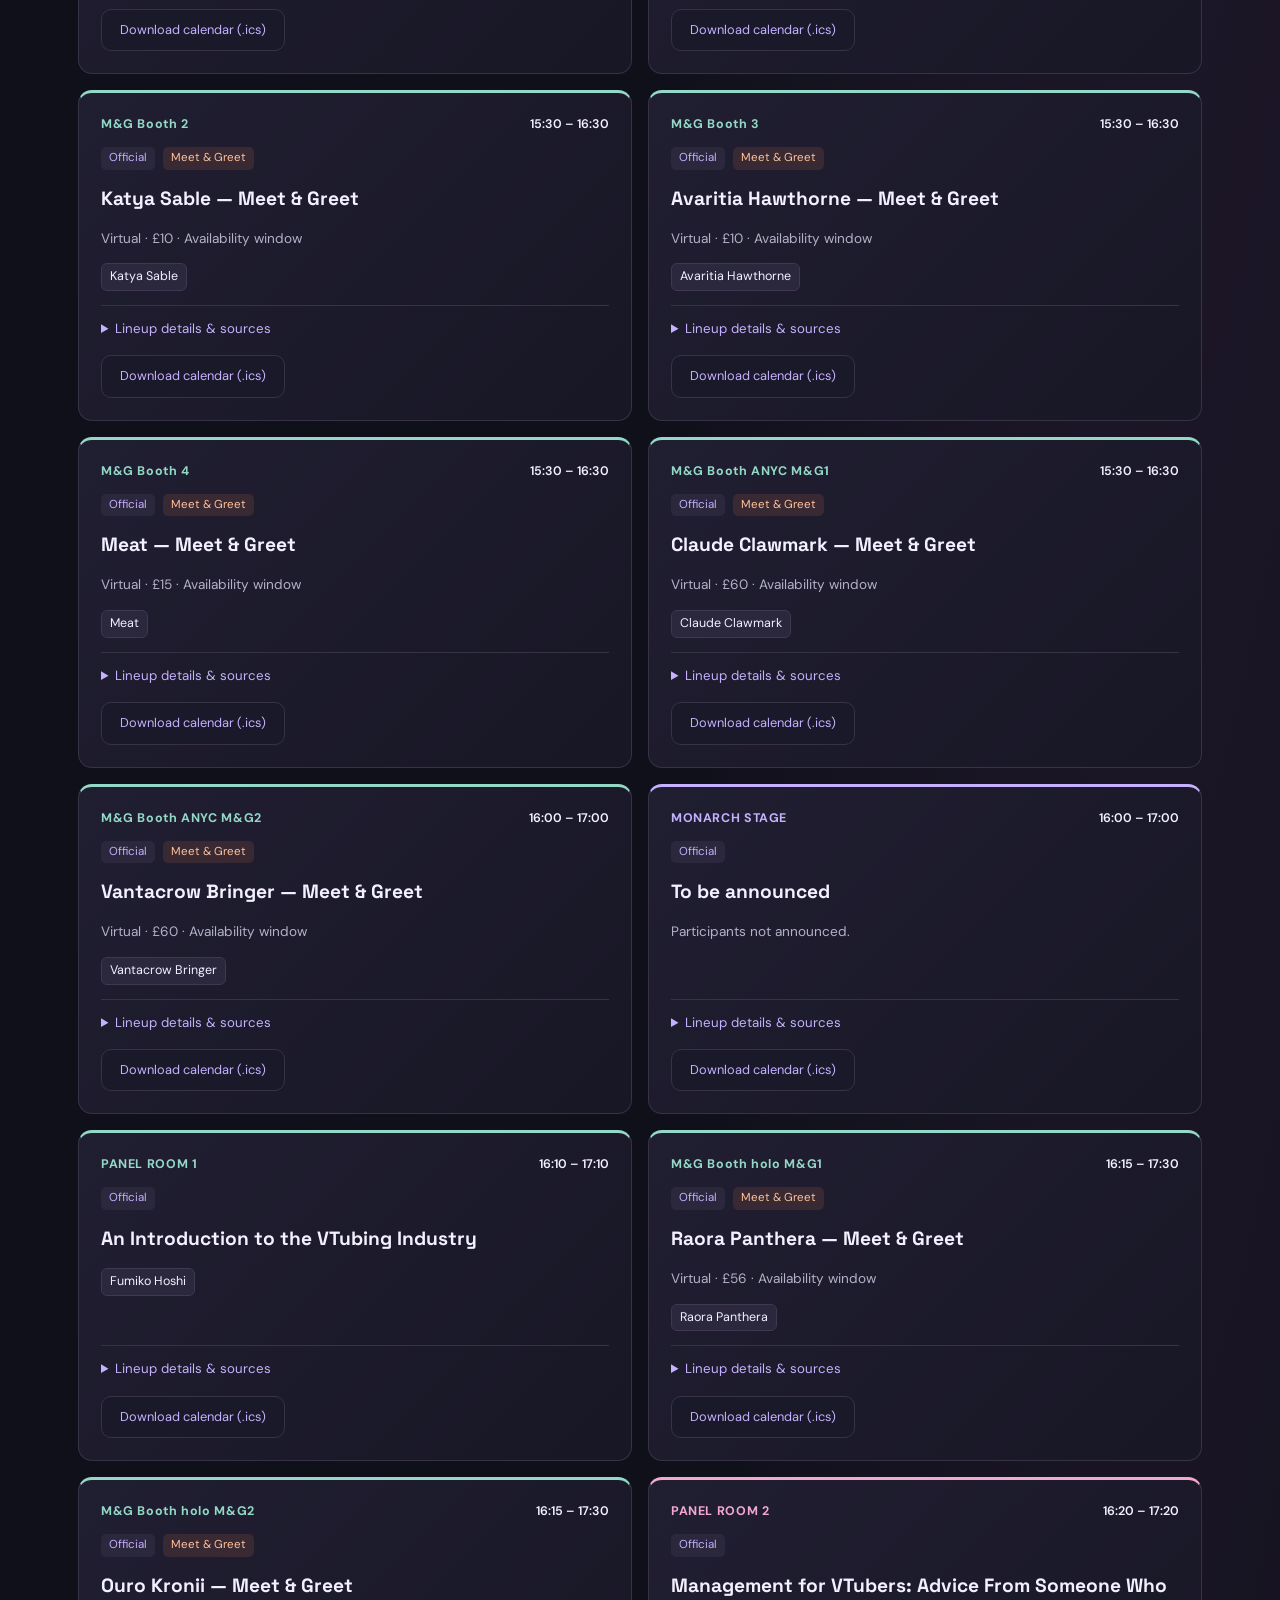
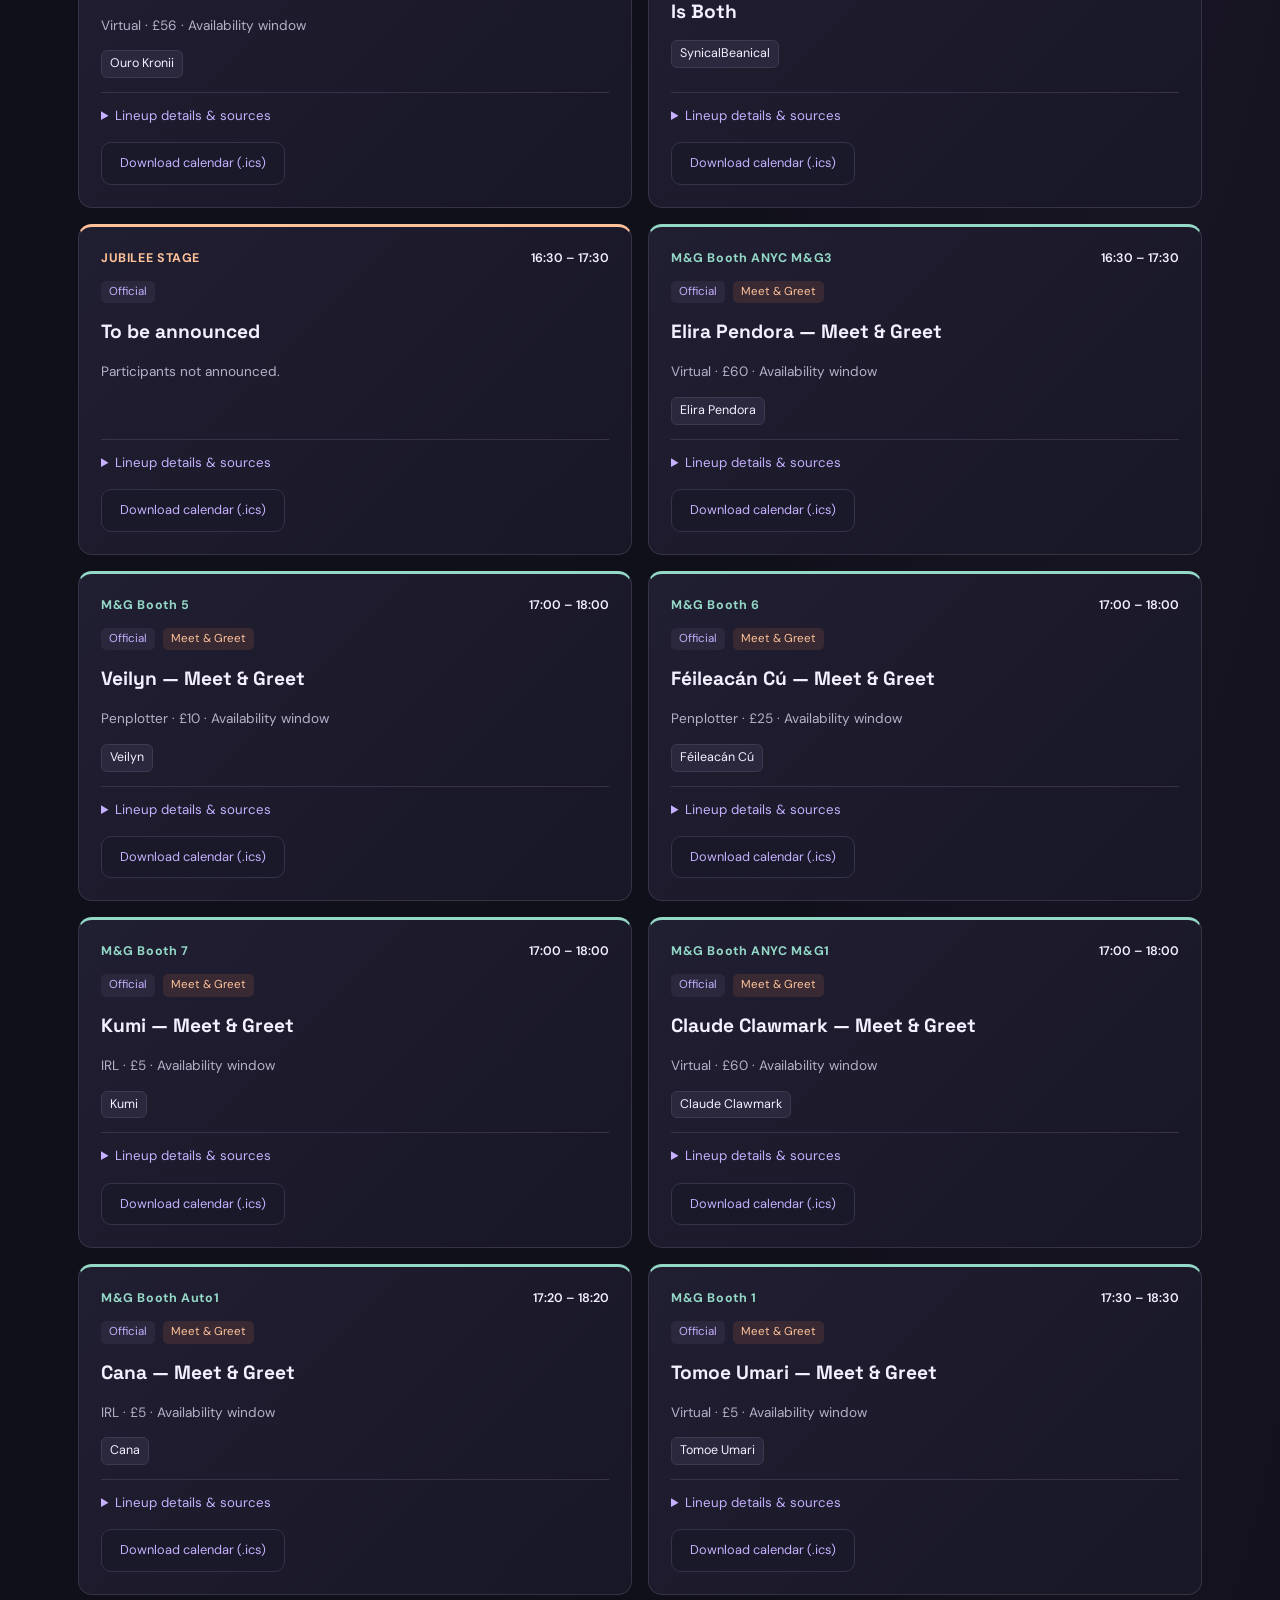
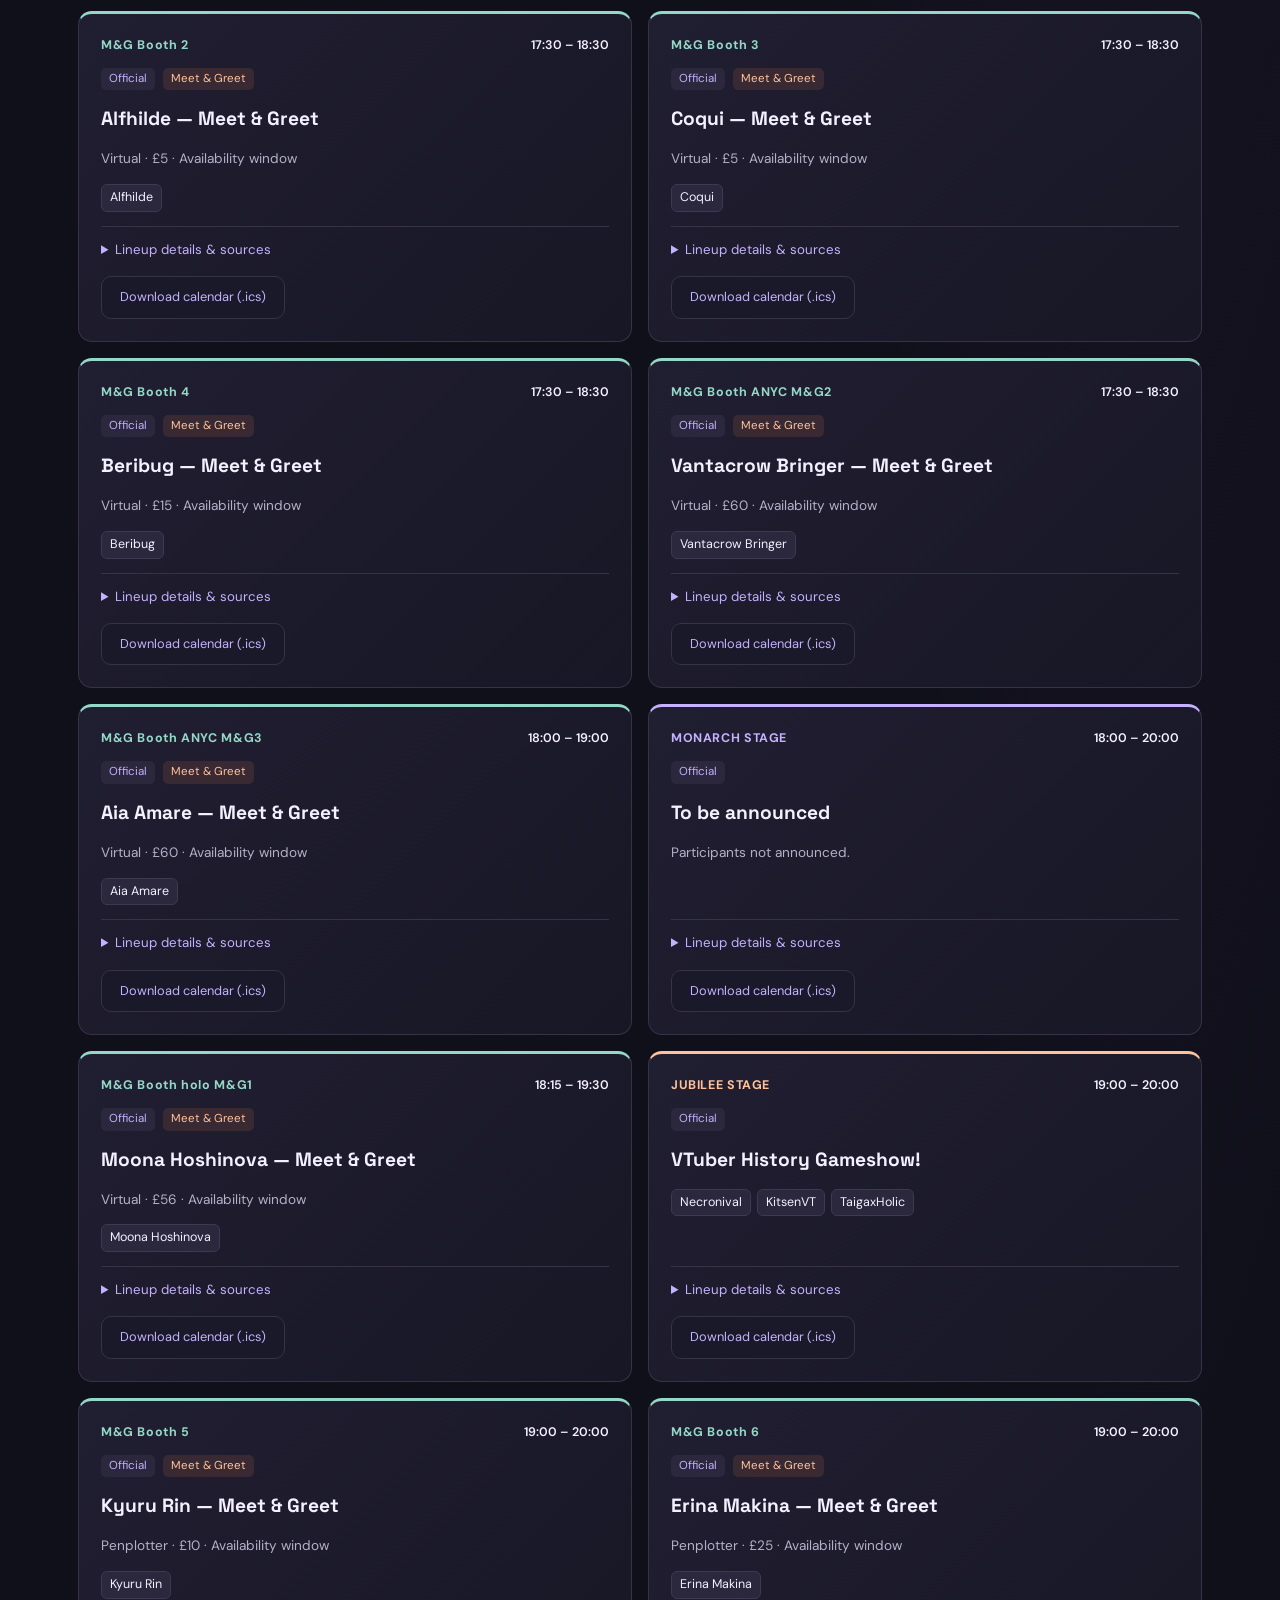
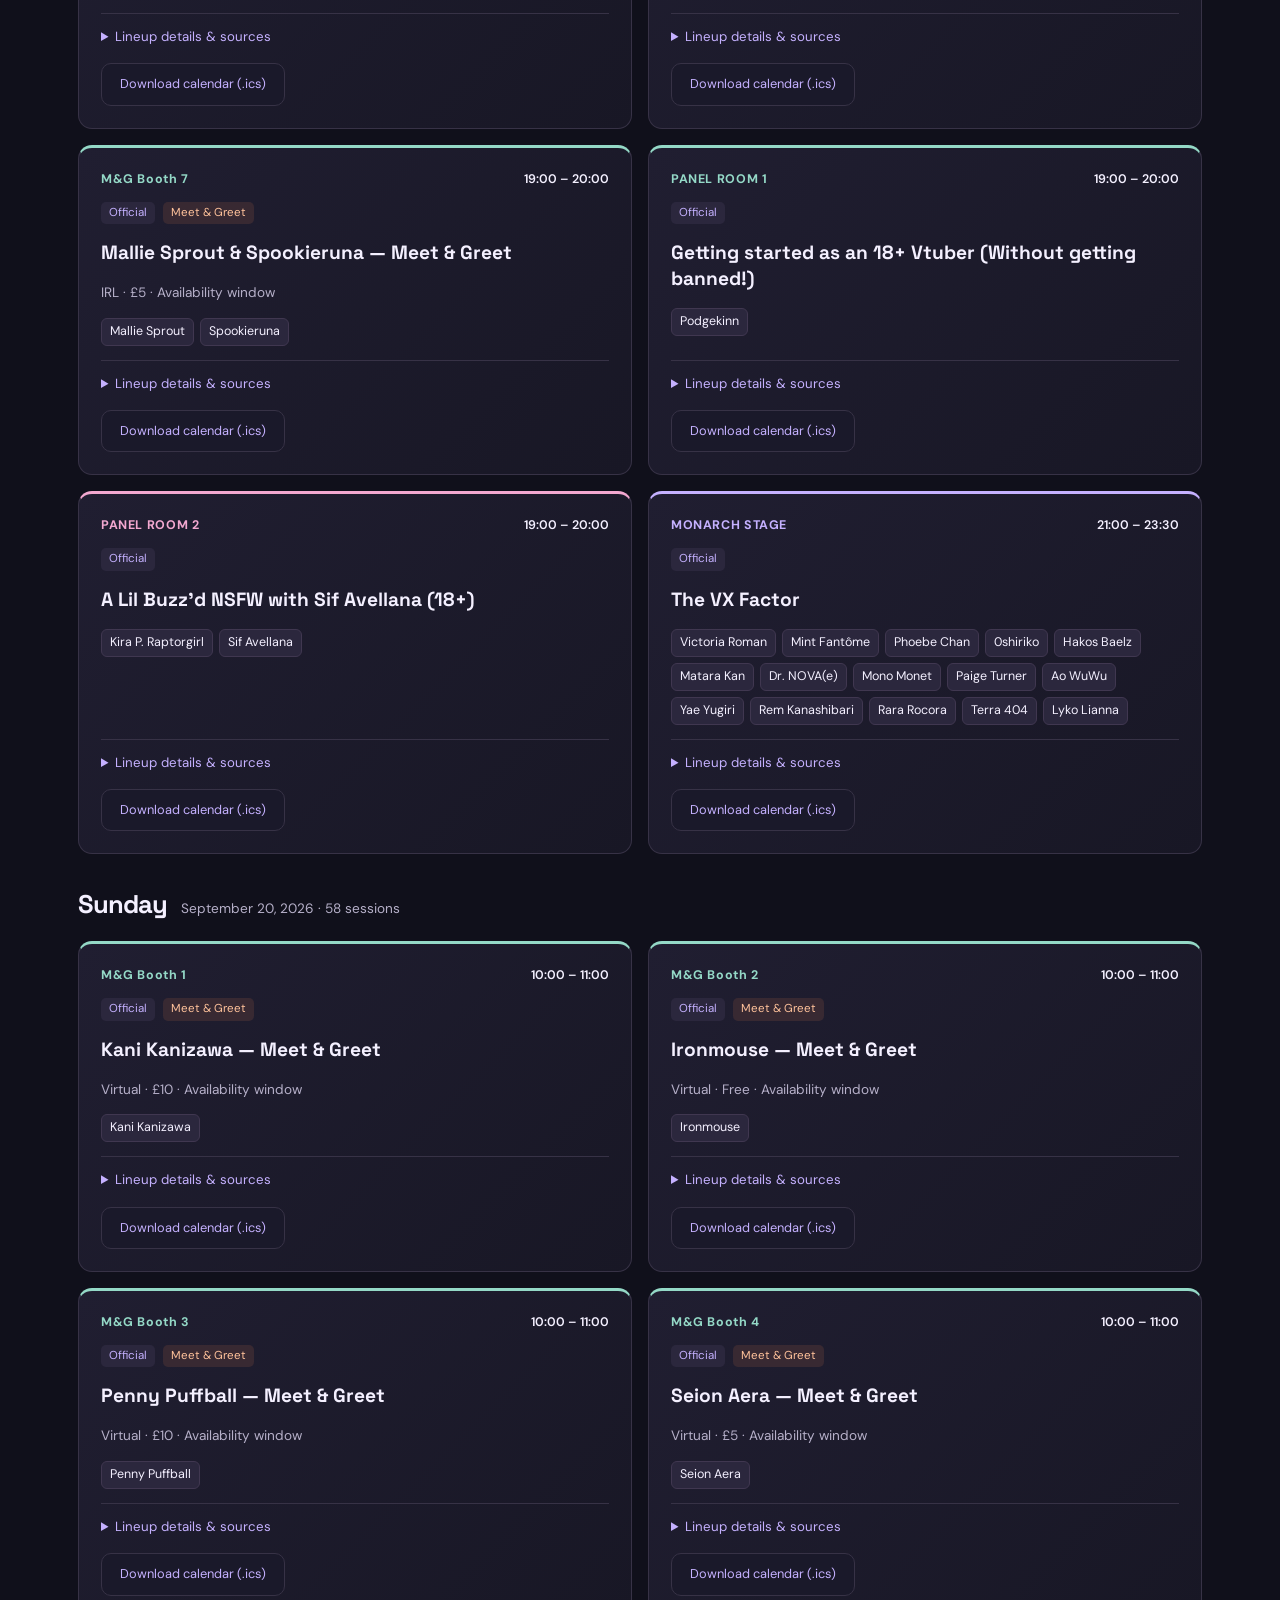
==== commit 2df3c9ad: "Keep meet-and-greet and event status dropdowns aligned" ====
--- a/vexpo-2026/index.html
+++ b/vexpo-2026/index.html
@@ -23,8 +23,10 @@
         <label>Stage, room or booth<select id="stage"><option value="all">All locations</option></select></label>
         <label class="checkbox"><input id="announced" type="checkbox"> Announced sessions only</label>
         <label class="checkbox"><input id="concerts" type="checkbox"> Concerts only</label>
-        <label>Meet & greets<select id="meet-greets"><option value="all">All sessions</option><option value="only">Meet & greets only</option><option value="exclude">Exclude meet & greets</option></select></label>
-        <label>Event status<select id="event-status"><option value="all">Official & unofficial</option><option value="official">Official</option><option value="unofficial">Unofficial</option></select></label>
+        <div class="filter-pair">
+          <label>Meet & greets<select id="meet-greets"><option value="all">All sessions</option><option value="only">Meet & greets only</option><option value="exclude">Exclude meet & greets</option></select></label>
+          <label>Event status<select id="event-status"><option value="all">Official & unofficial</option><option value="official">Official</option><option value="unofficial">Unofficial</option></select></label>
+        </div>
       </div>
     </section>
 
--- a/assets/styles.css
+++ b/assets/styles.css
@@ -8,3 +8,5 @@
 @media(prefers-reduced-motion:no-preference){button{transition:background .15s,border-color .15s}}
 
 .card{--stage-color:var(--accent)}.card[data-stage^="M&G Booth"]{--stage-color:#94d9c7}.session-tags{display:flex;flex-wrap:wrap;gap:8px;margin-top:12px}.session-tags .badge{margin-bottom:0}.event-status{color:var(--accent);background:#2b273d}
+
+.filter-pair{display:grid;grid-template-columns:repeat(2,minmax(0,1fr));gap:18px;align-items:end;flex:0 1 440px;max-width:100%;min-width:0}.filter-pair label,.filter-pair select{min-width:0}@media(max-width:760px){.filter-pair{flex-basis:100%;gap:12px}}
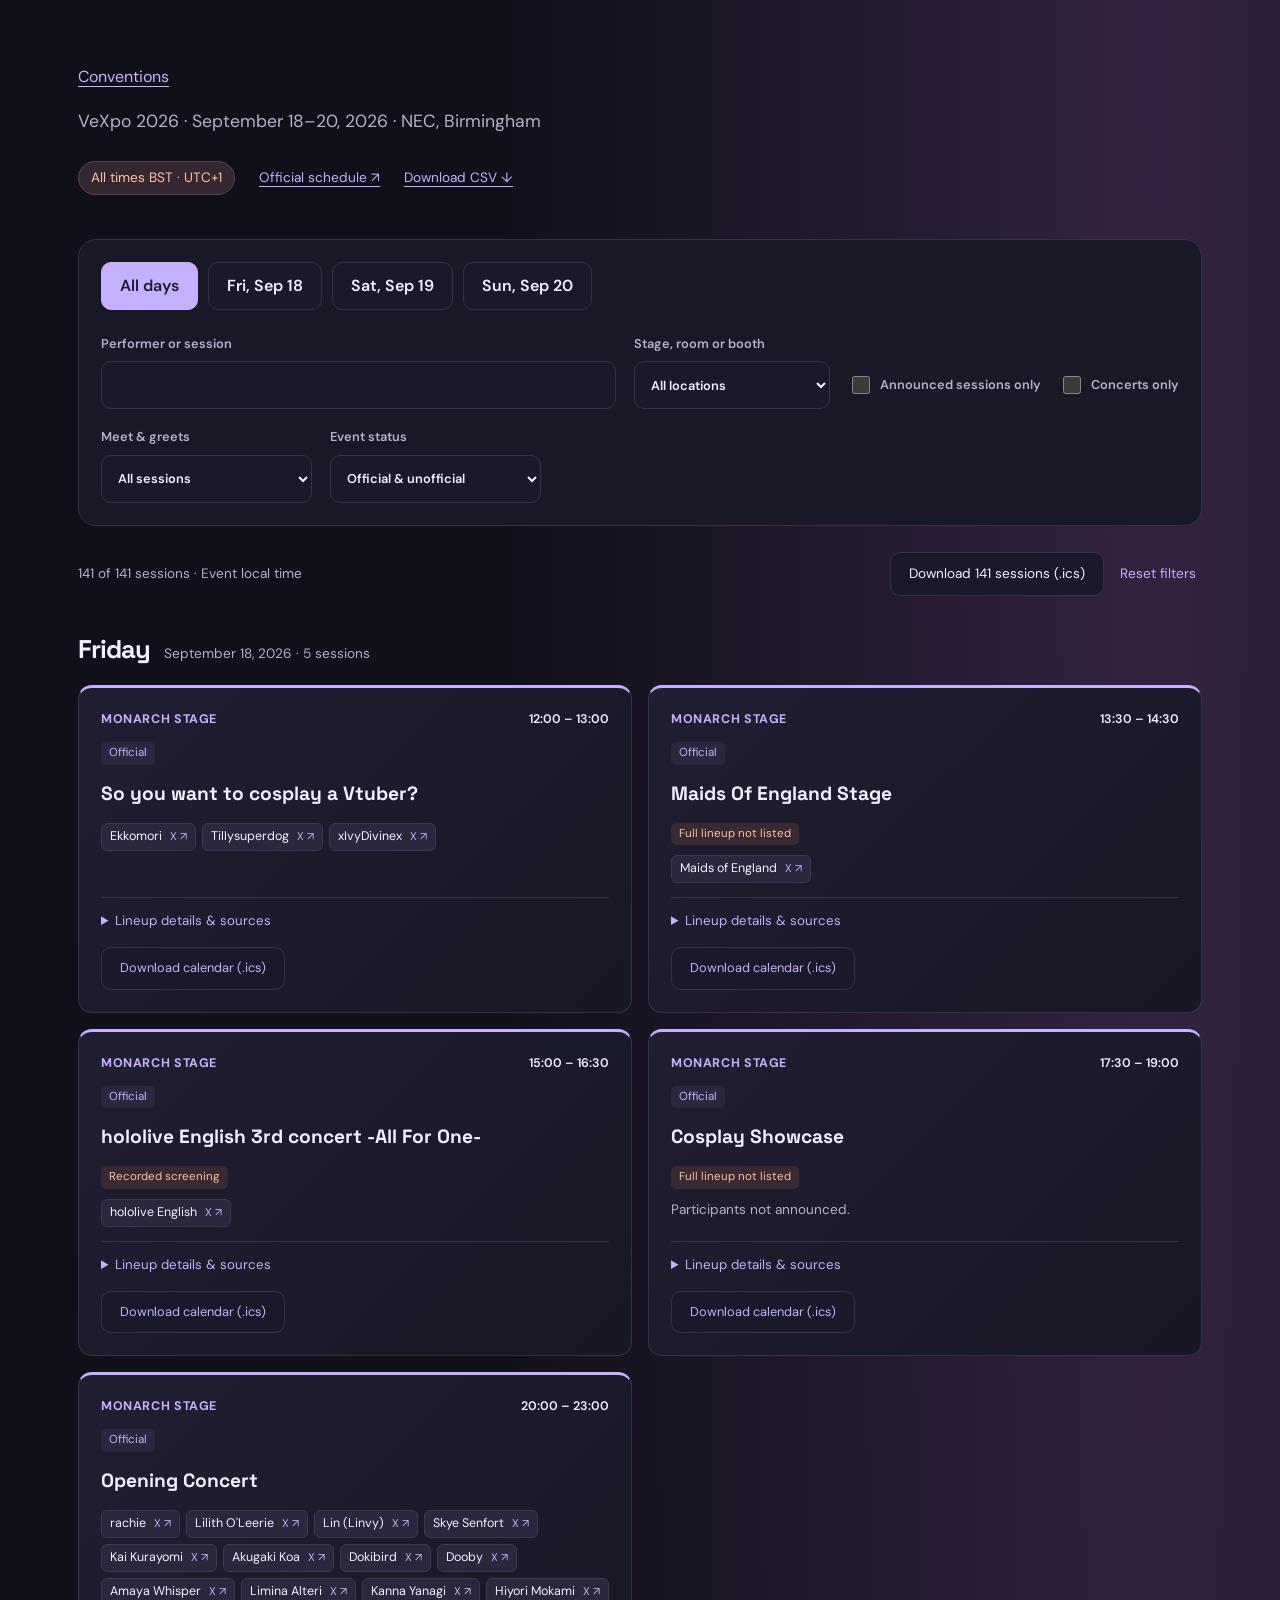
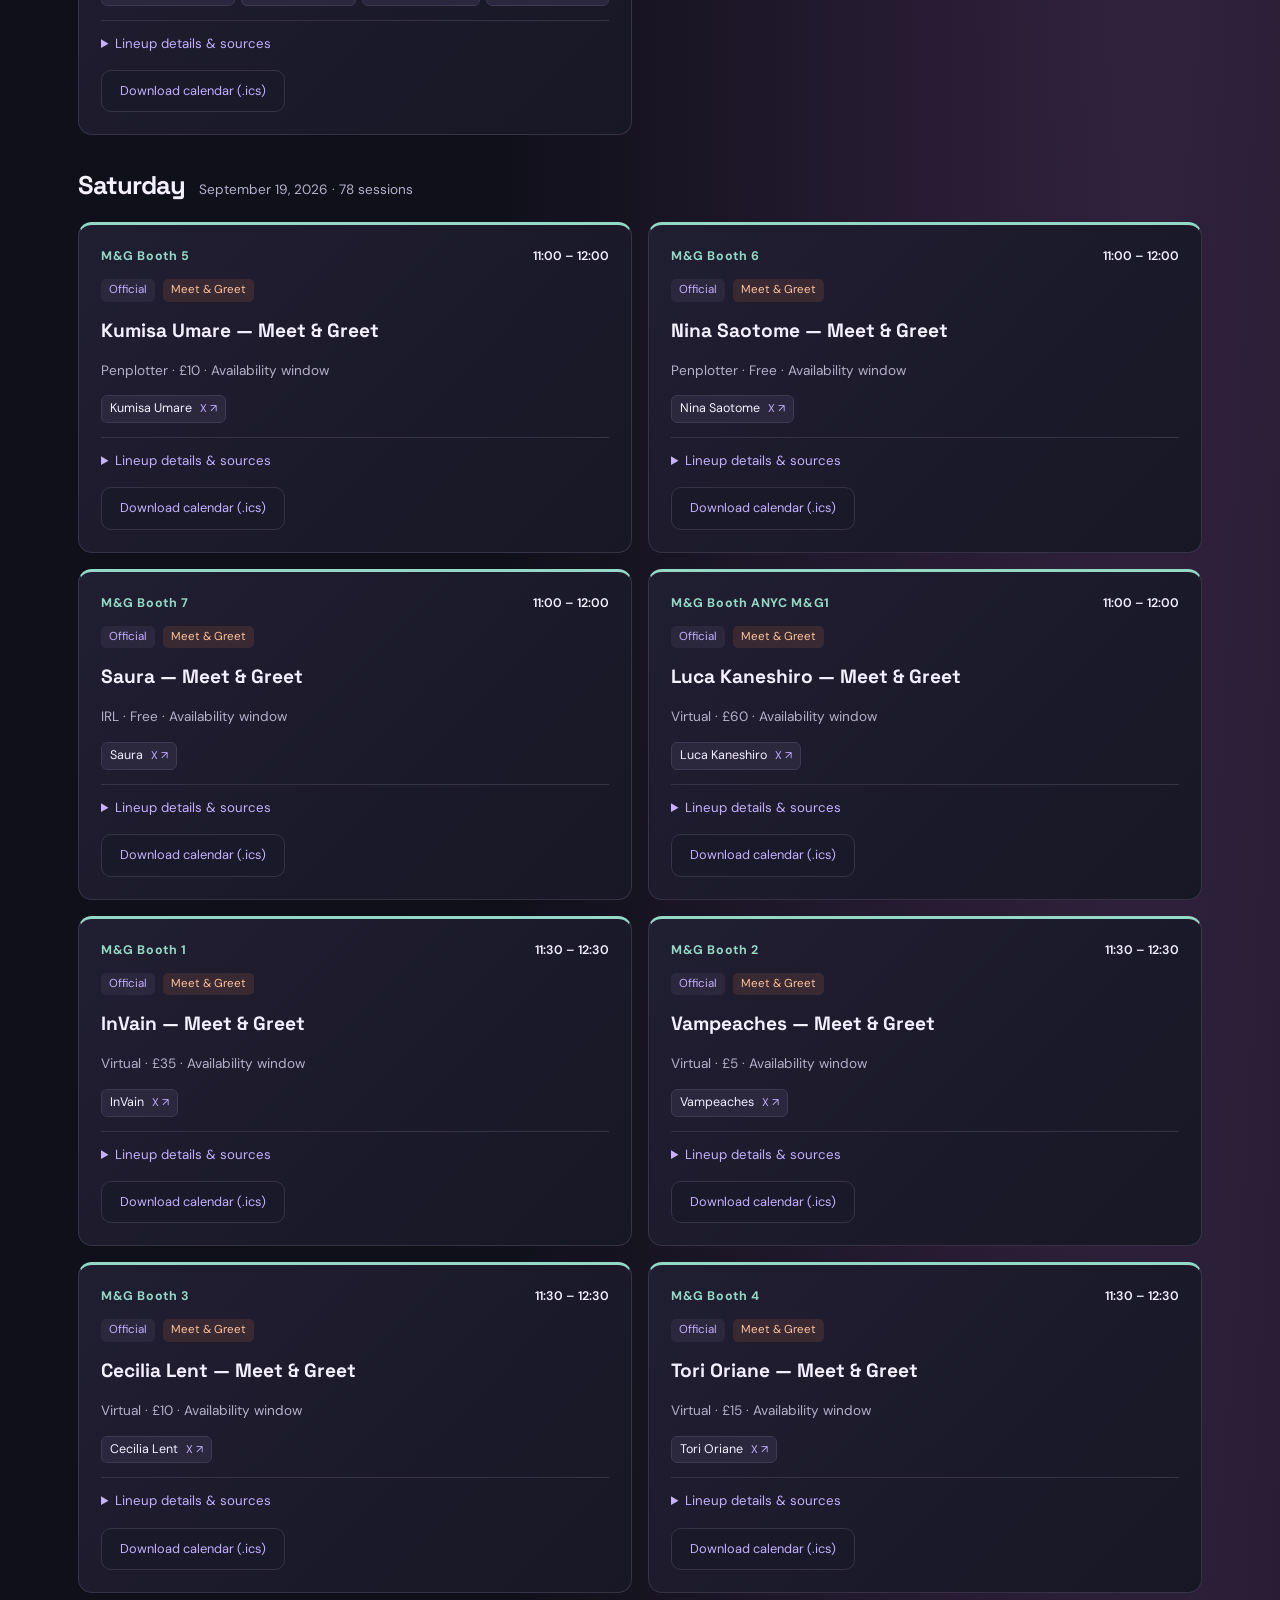
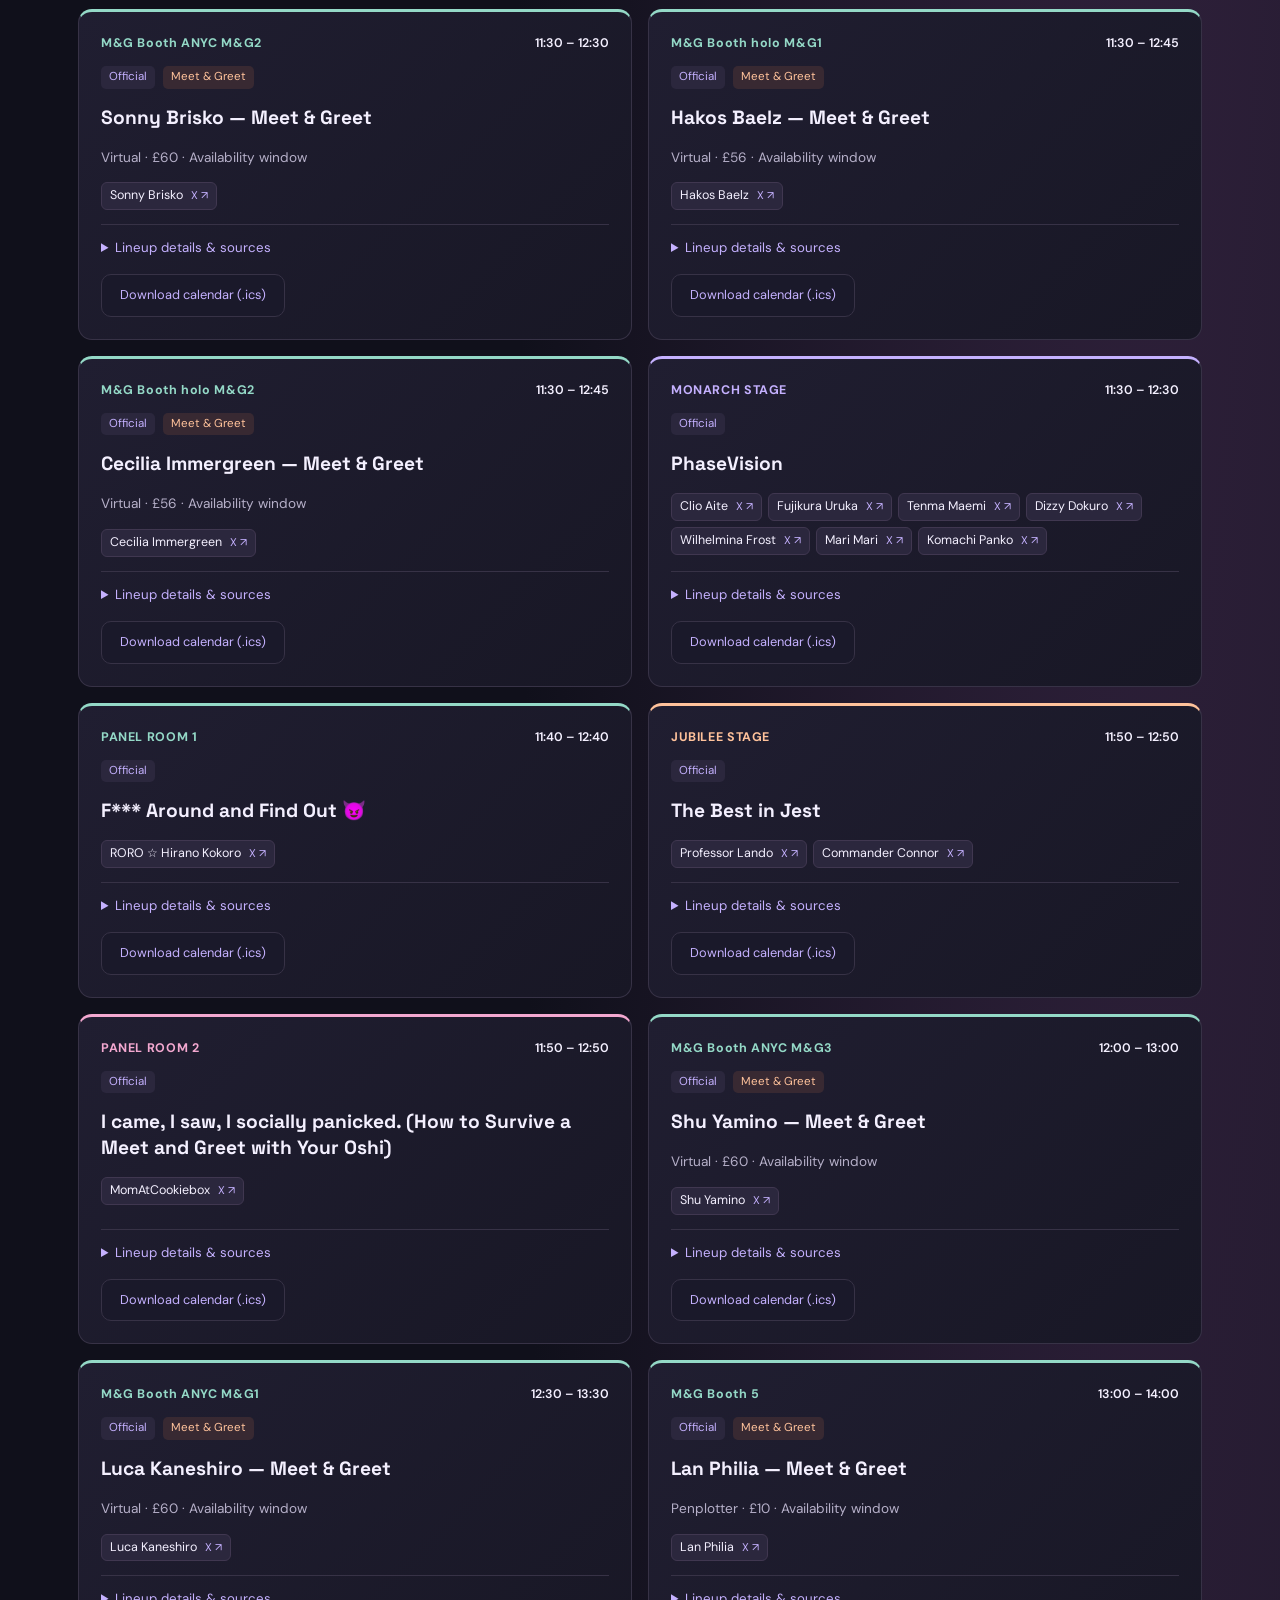
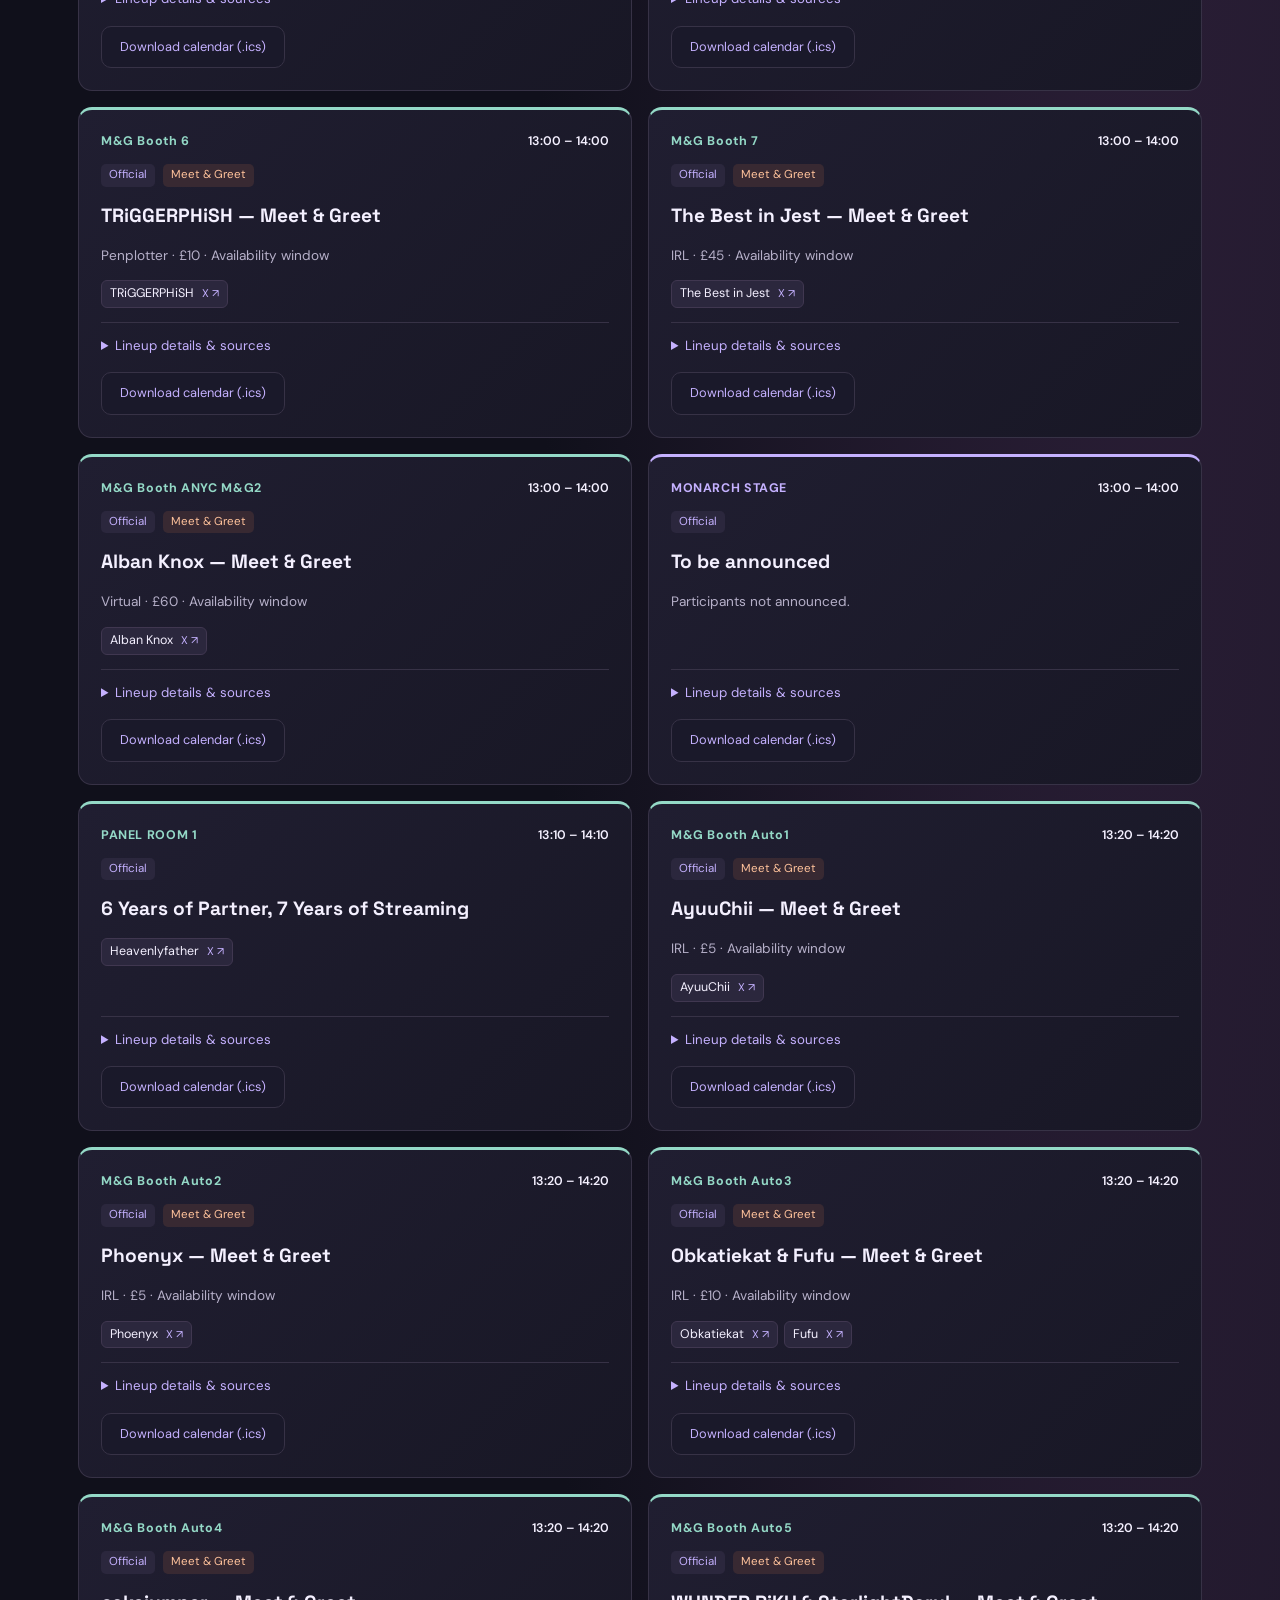
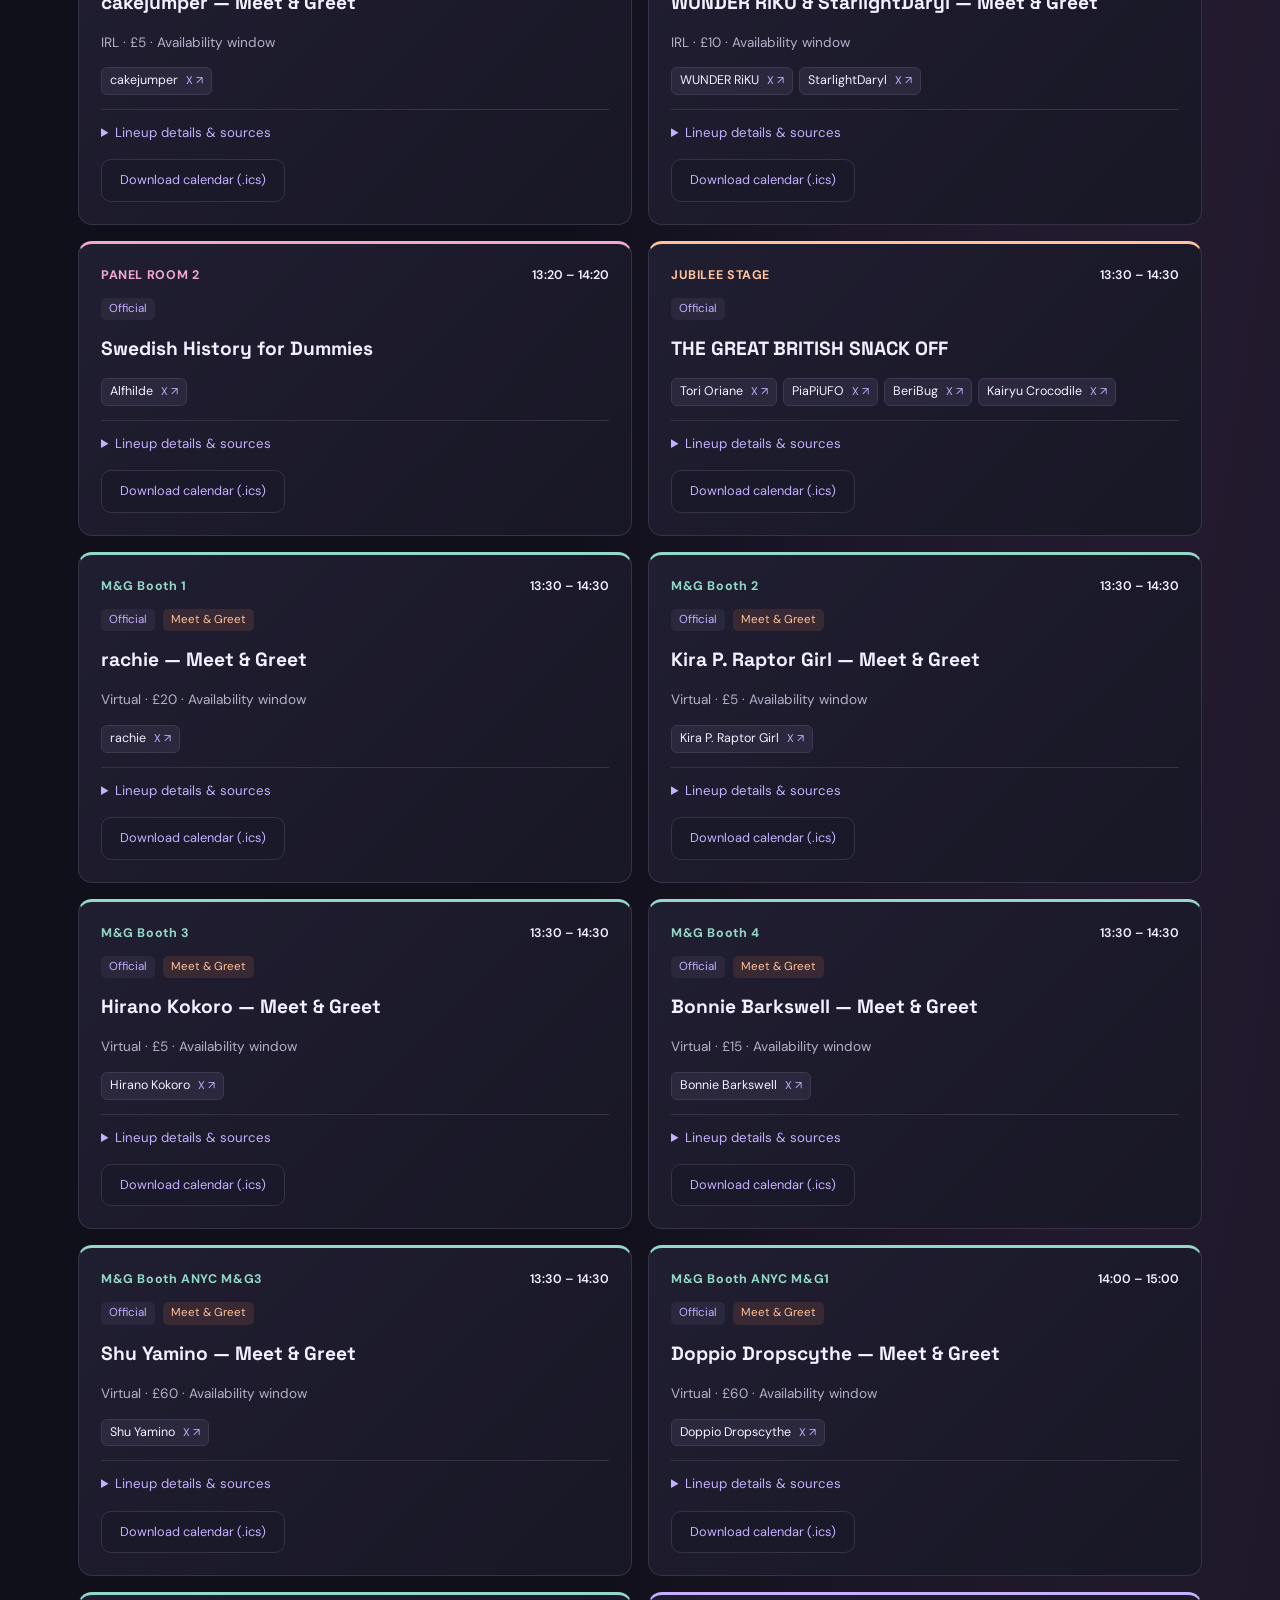
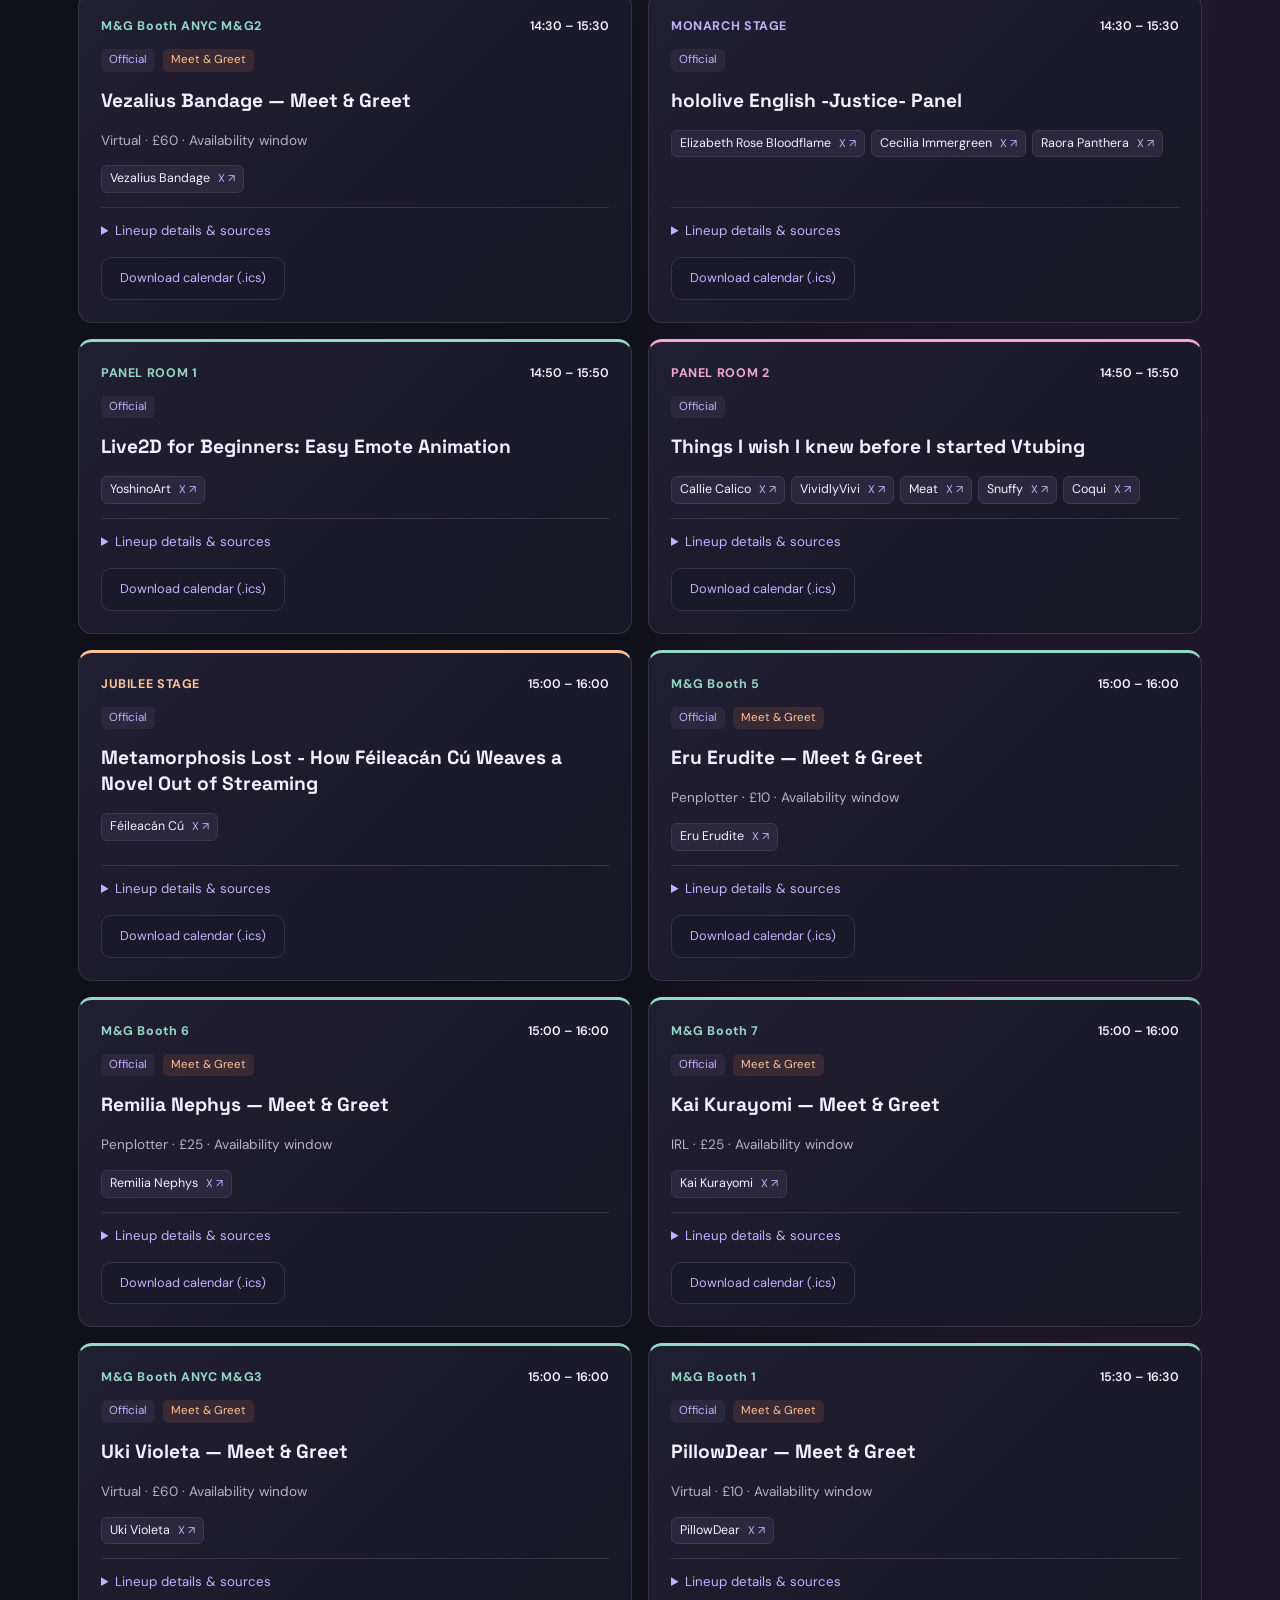
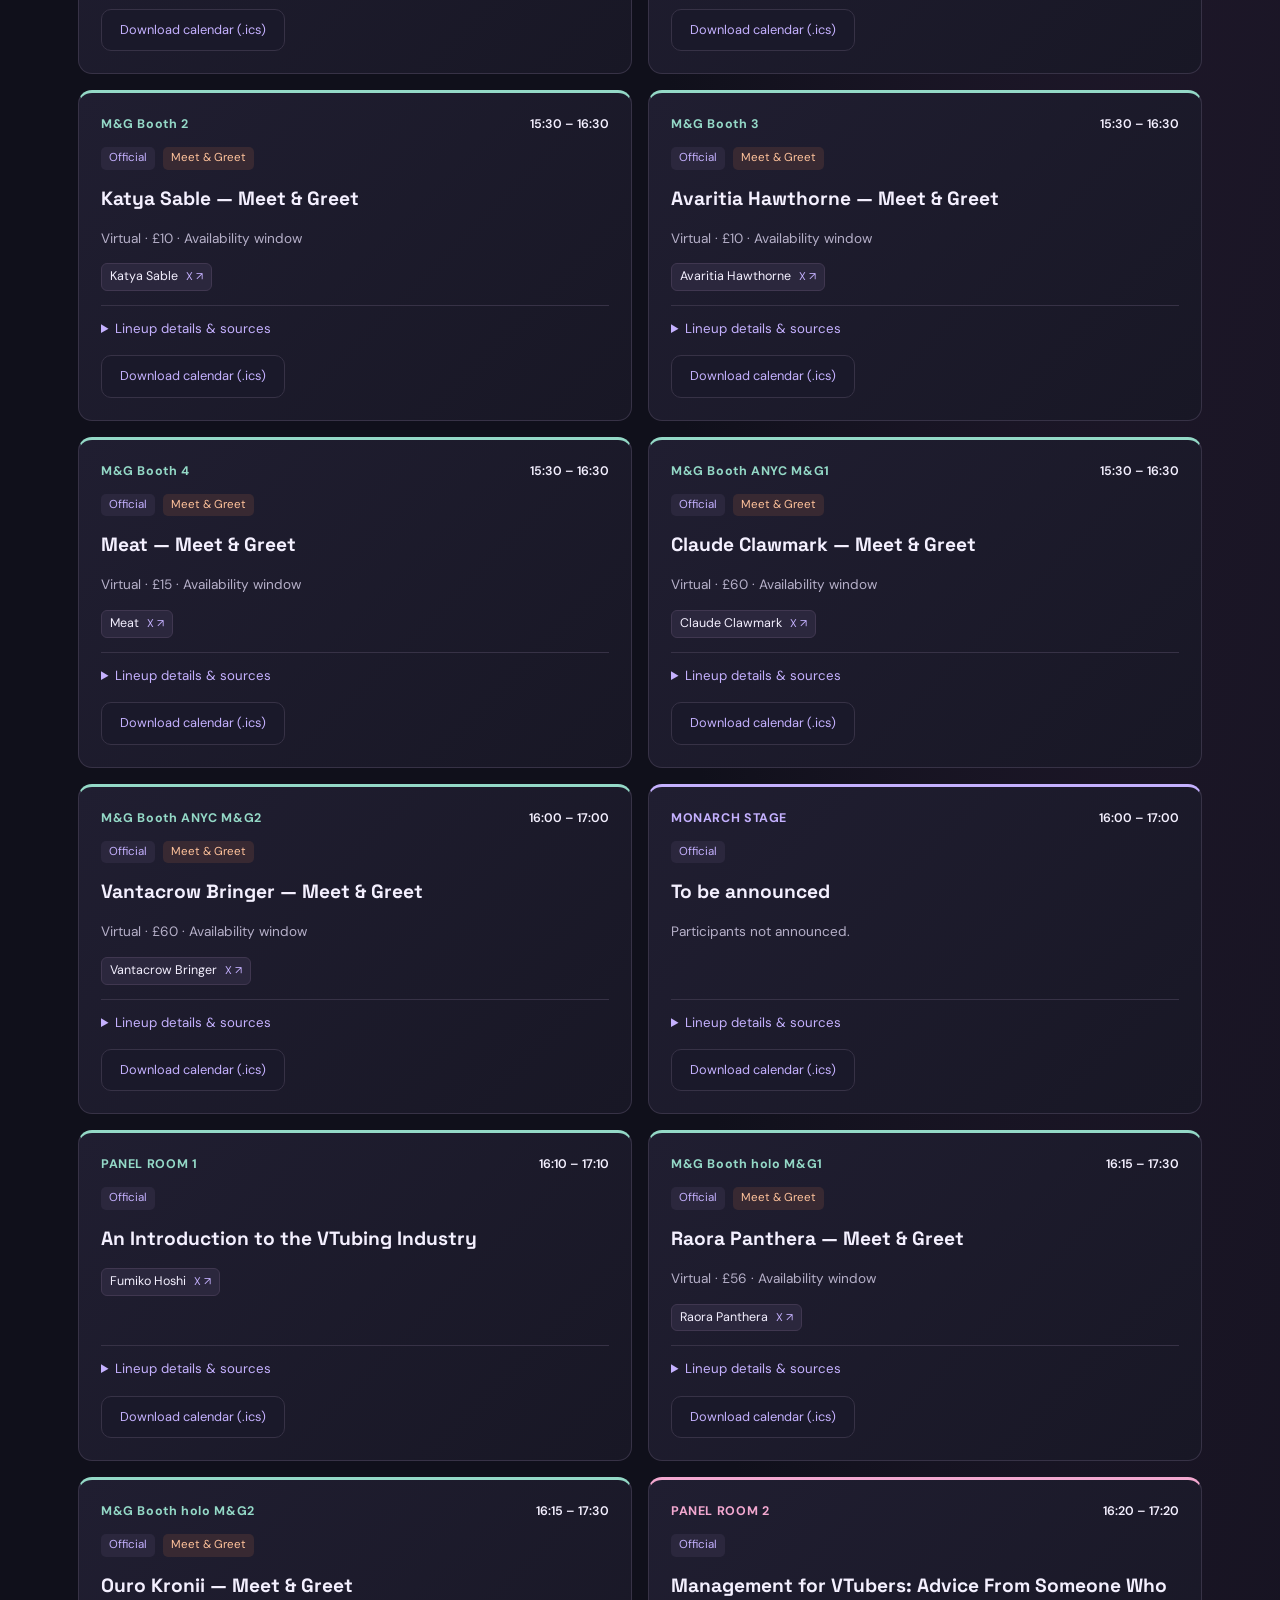
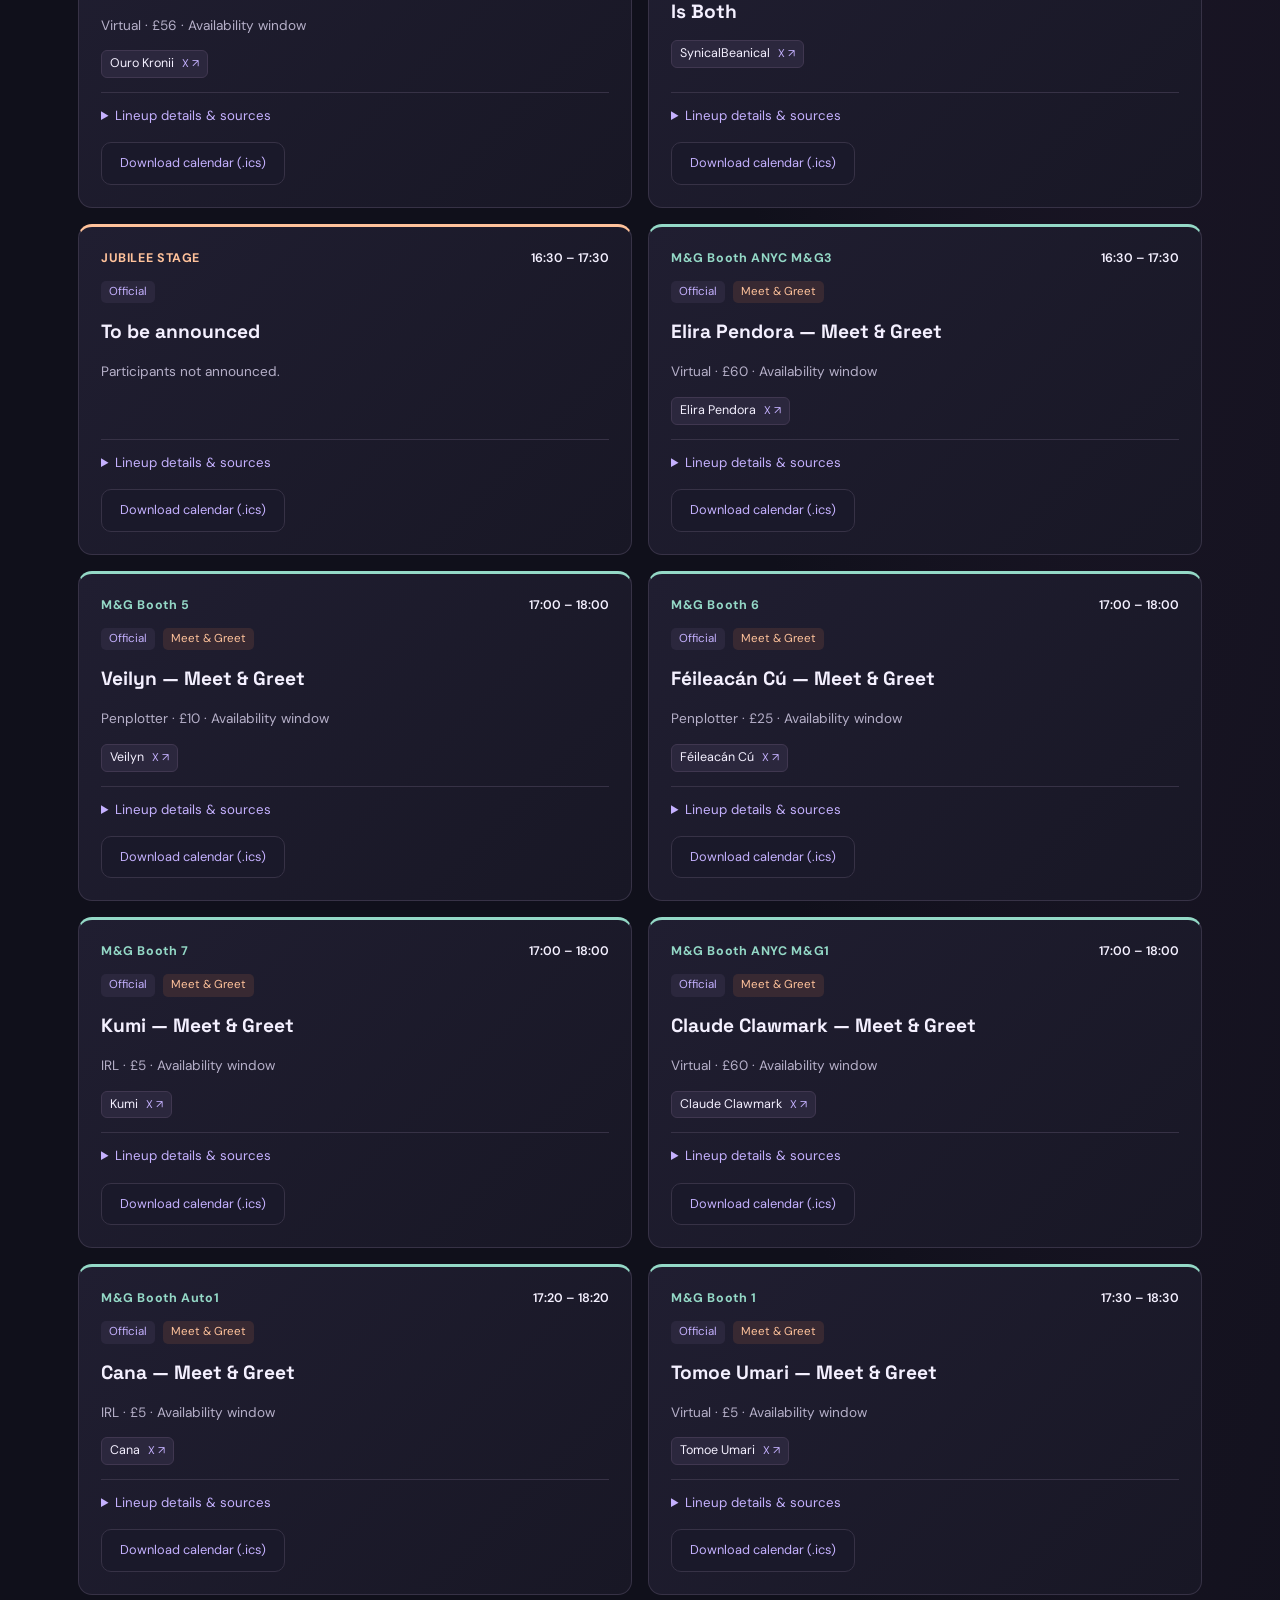
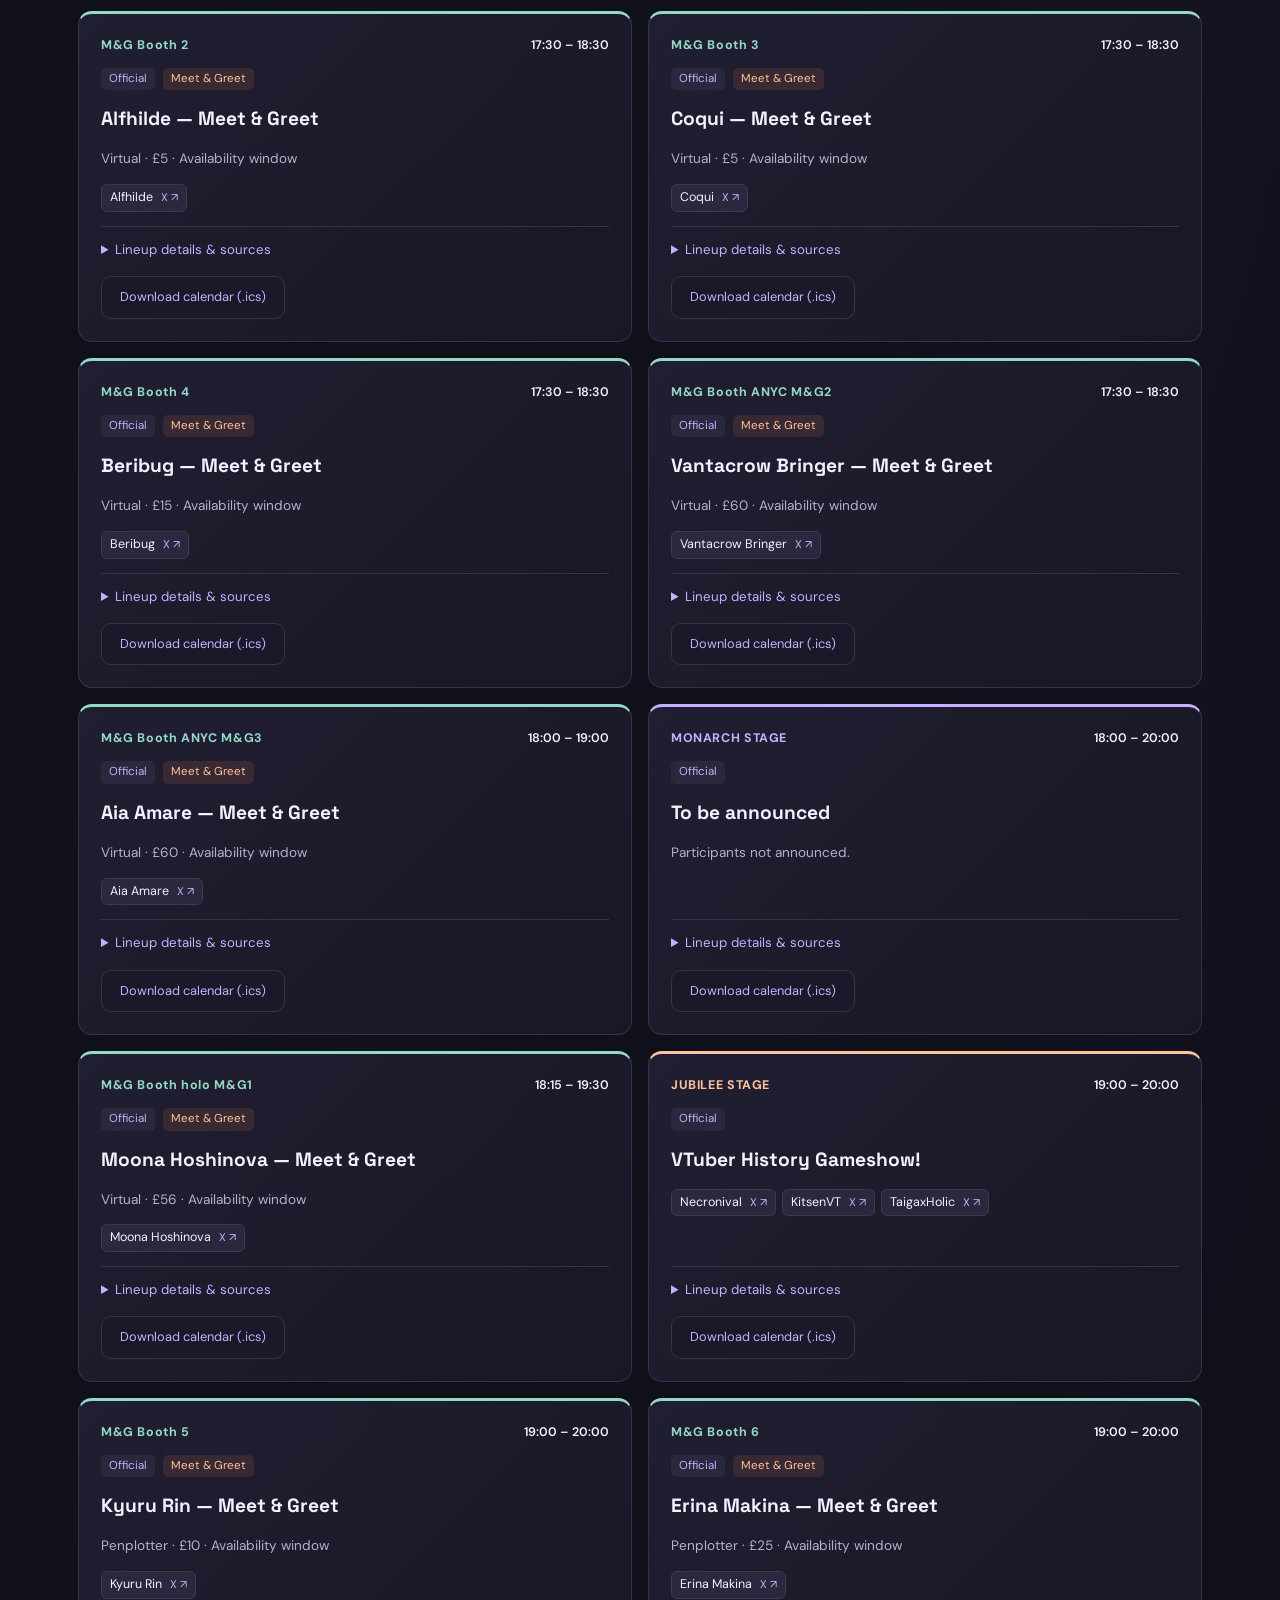
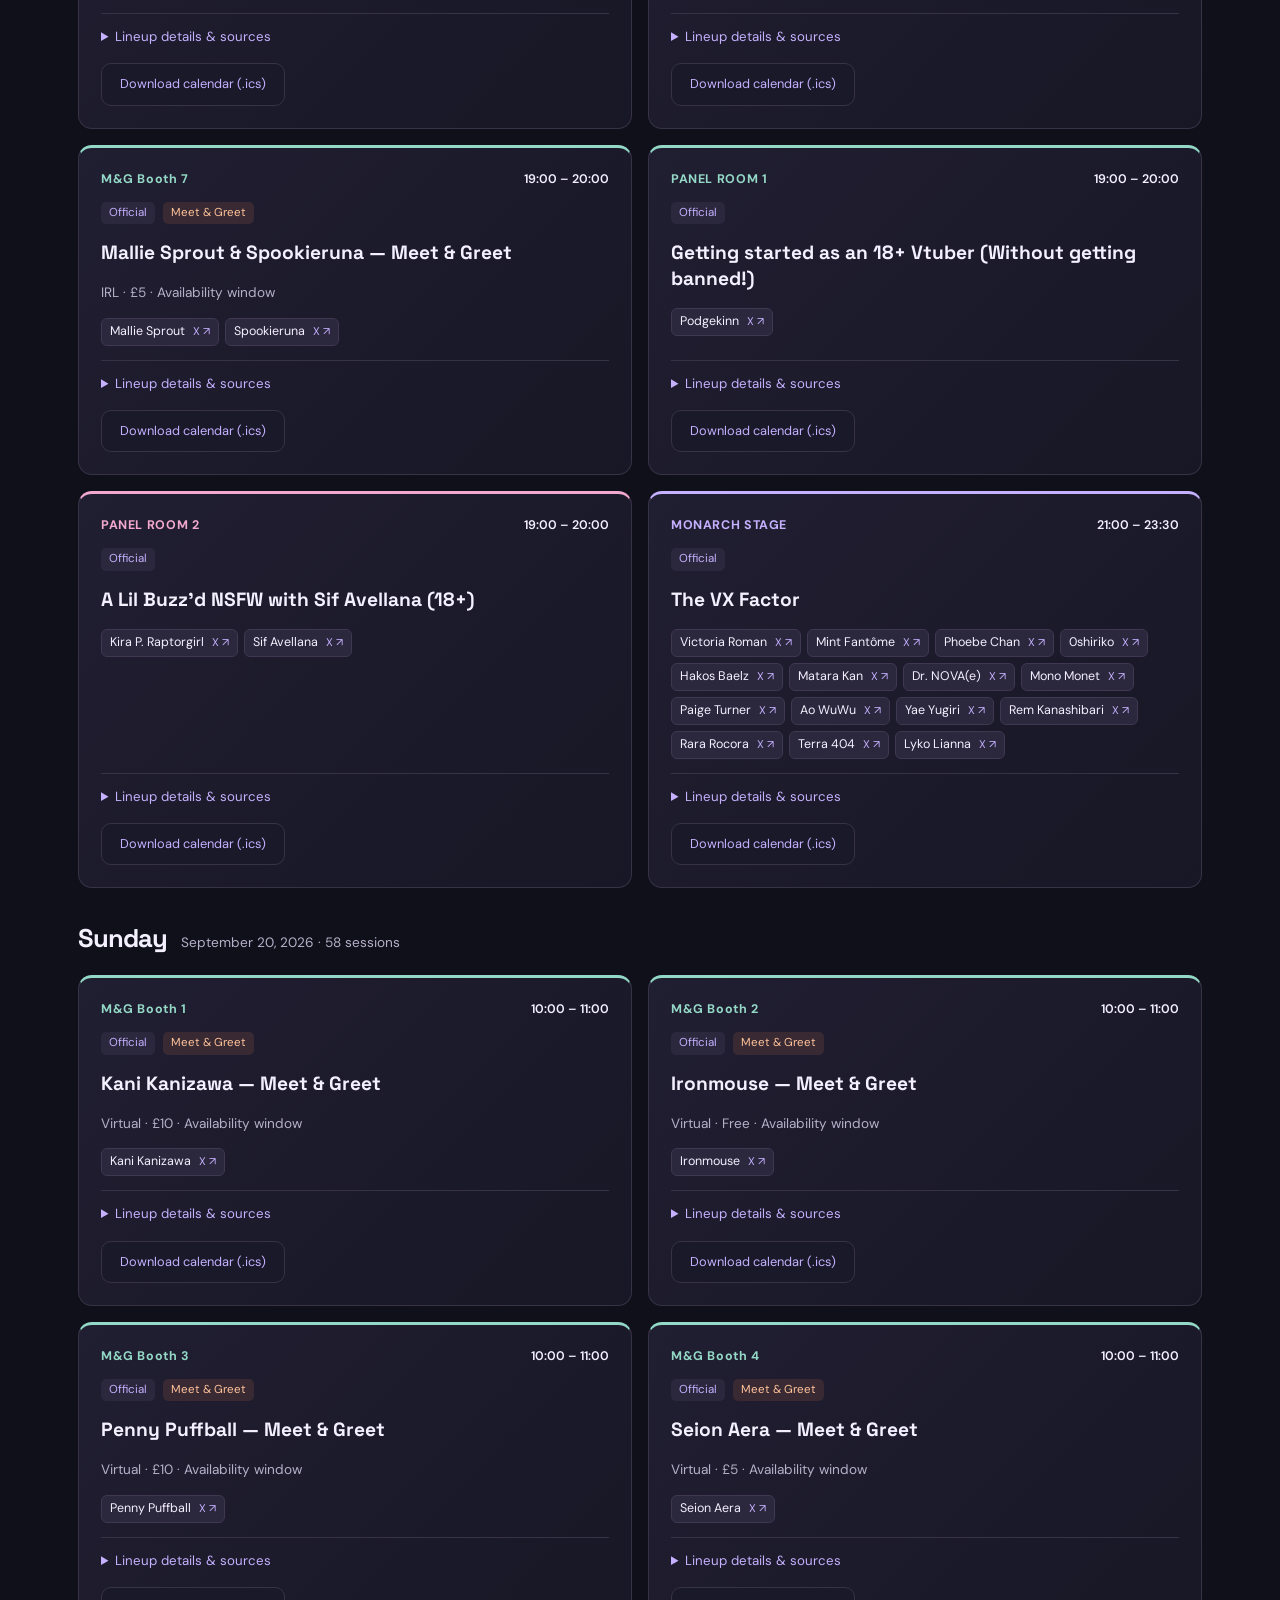
==== commit 3fceaa5c: "Add researched participant X profiles with source references" ====
--- a/vexpo-2026/index.html
+++ b/vexpo-2026/index.html
@@ -8,7 +8,7 @@
   <link rel="stylesheet" href="../assets/styles.css">
   <script src="../assets/app.js" defer></script>
 </head>
-<body data-event-name="VeXpo" data-event-id="vexpo-2026" data-venue="NEC, Birmingham, UK" data-uid-domain="vexpo-fan-planner">
+<body data-socials="socials.json" data-event-name="VeXpo" data-event-id="vexpo-2026" data-venue="NEC, Birmingham, UK" data-uid-domain="vexpo-fan-planner">
   <main>
     <header class="hero">
       <a href="../">Conventions</a>
--- a/assets/styles.css
+++ b/assets/styles.css
@@ -10,3 +10,5 @@
 .card{--stage-color:var(--accent)}.card[data-stage^="M&G Booth"]{--stage-color:#94d9c7}.session-tags{display:flex;flex-wrap:wrap;gap:8px;margin-top:12px}.session-tags .badge{margin-bottom:0}.event-status{color:var(--accent);background:#2b273d}
 
 .filter-pair{display:grid;grid-template-columns:repeat(2,minmax(0,1fr));gap:18px;align-items:end;flex:0 1 440px;max-width:100%;min-width:0}.filter-pair label,.filter-pair select{min-width:0}@media(max-width:760px){.filter-pair{flex-basis:100%;gap:12px}}
+
+.social-link{display:inline-flex;align-items:center;gap:8px;color:var(--text);text-decoration:none;overflow-wrap:anywhere}.social-link:hover{border-color:var(--accent);background:#373047}.social-label{color:var(--accent);font-size:.7rem;white-space:nowrap}
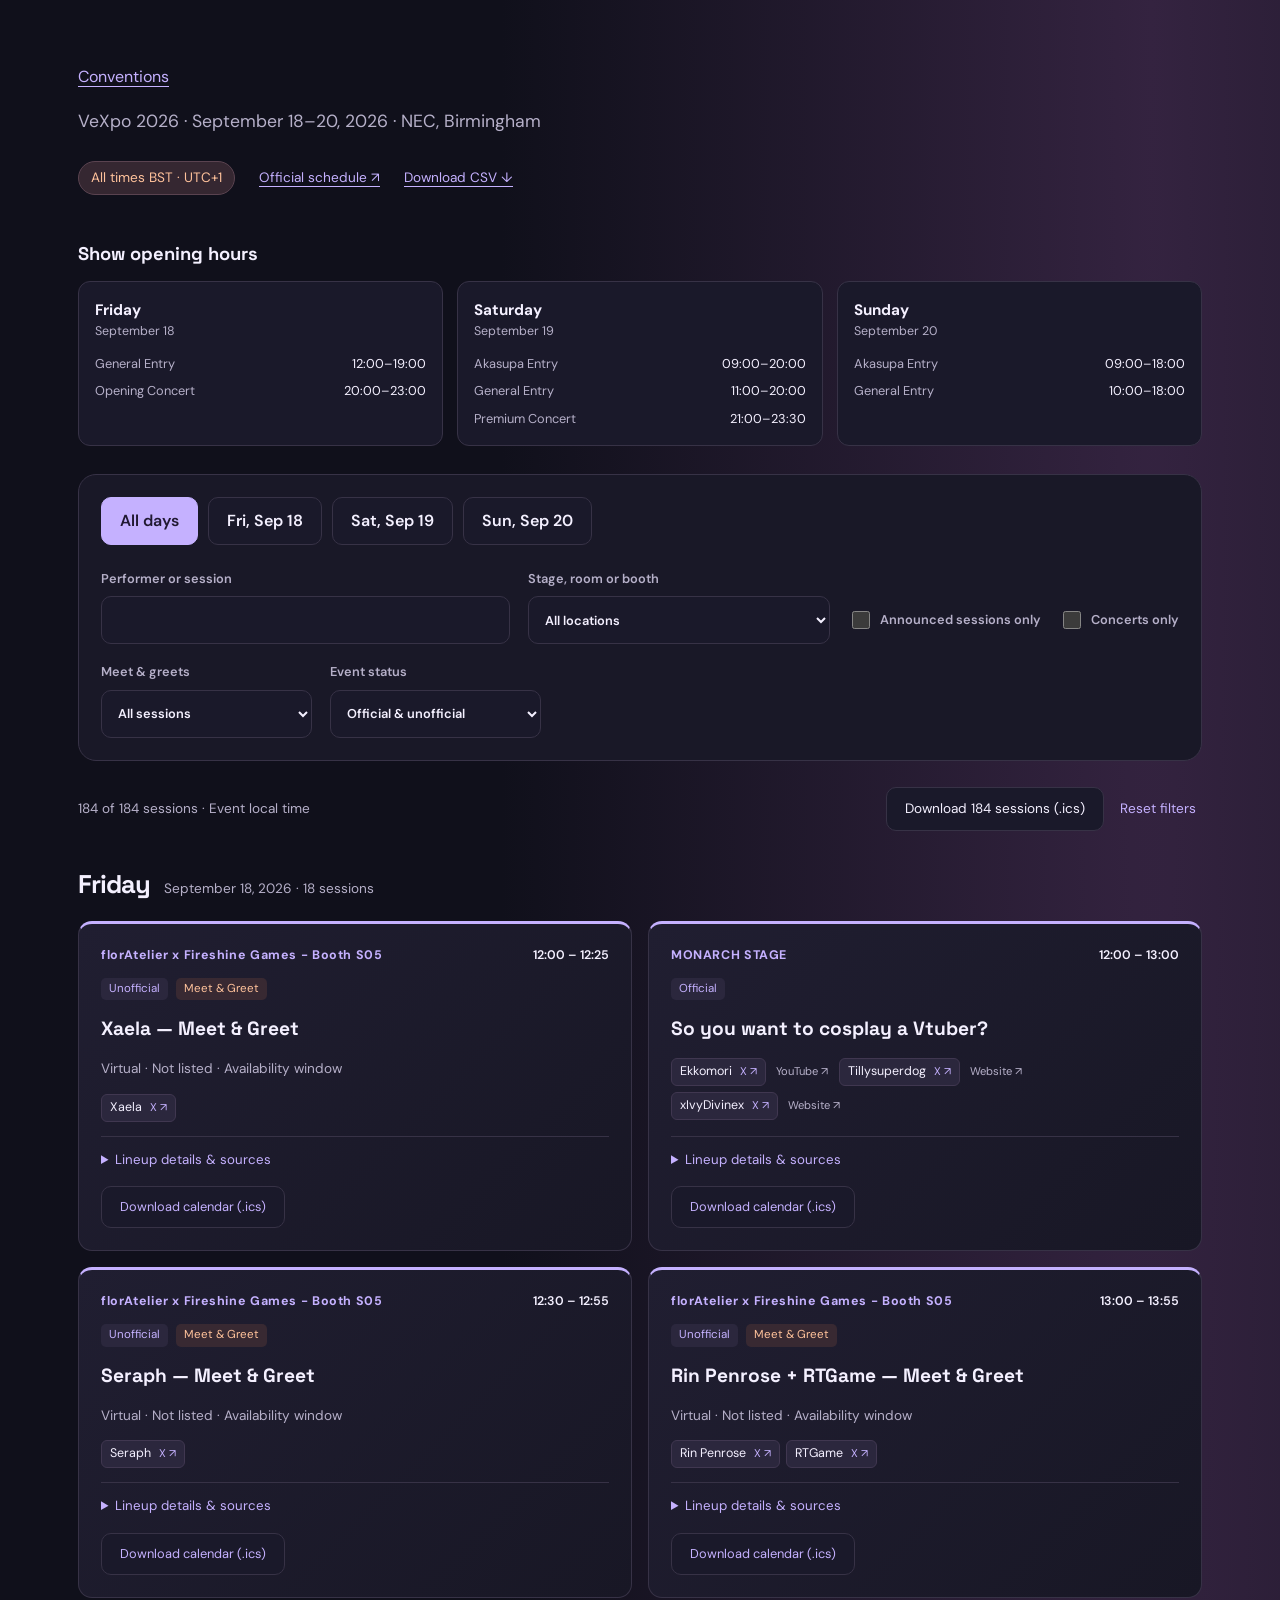
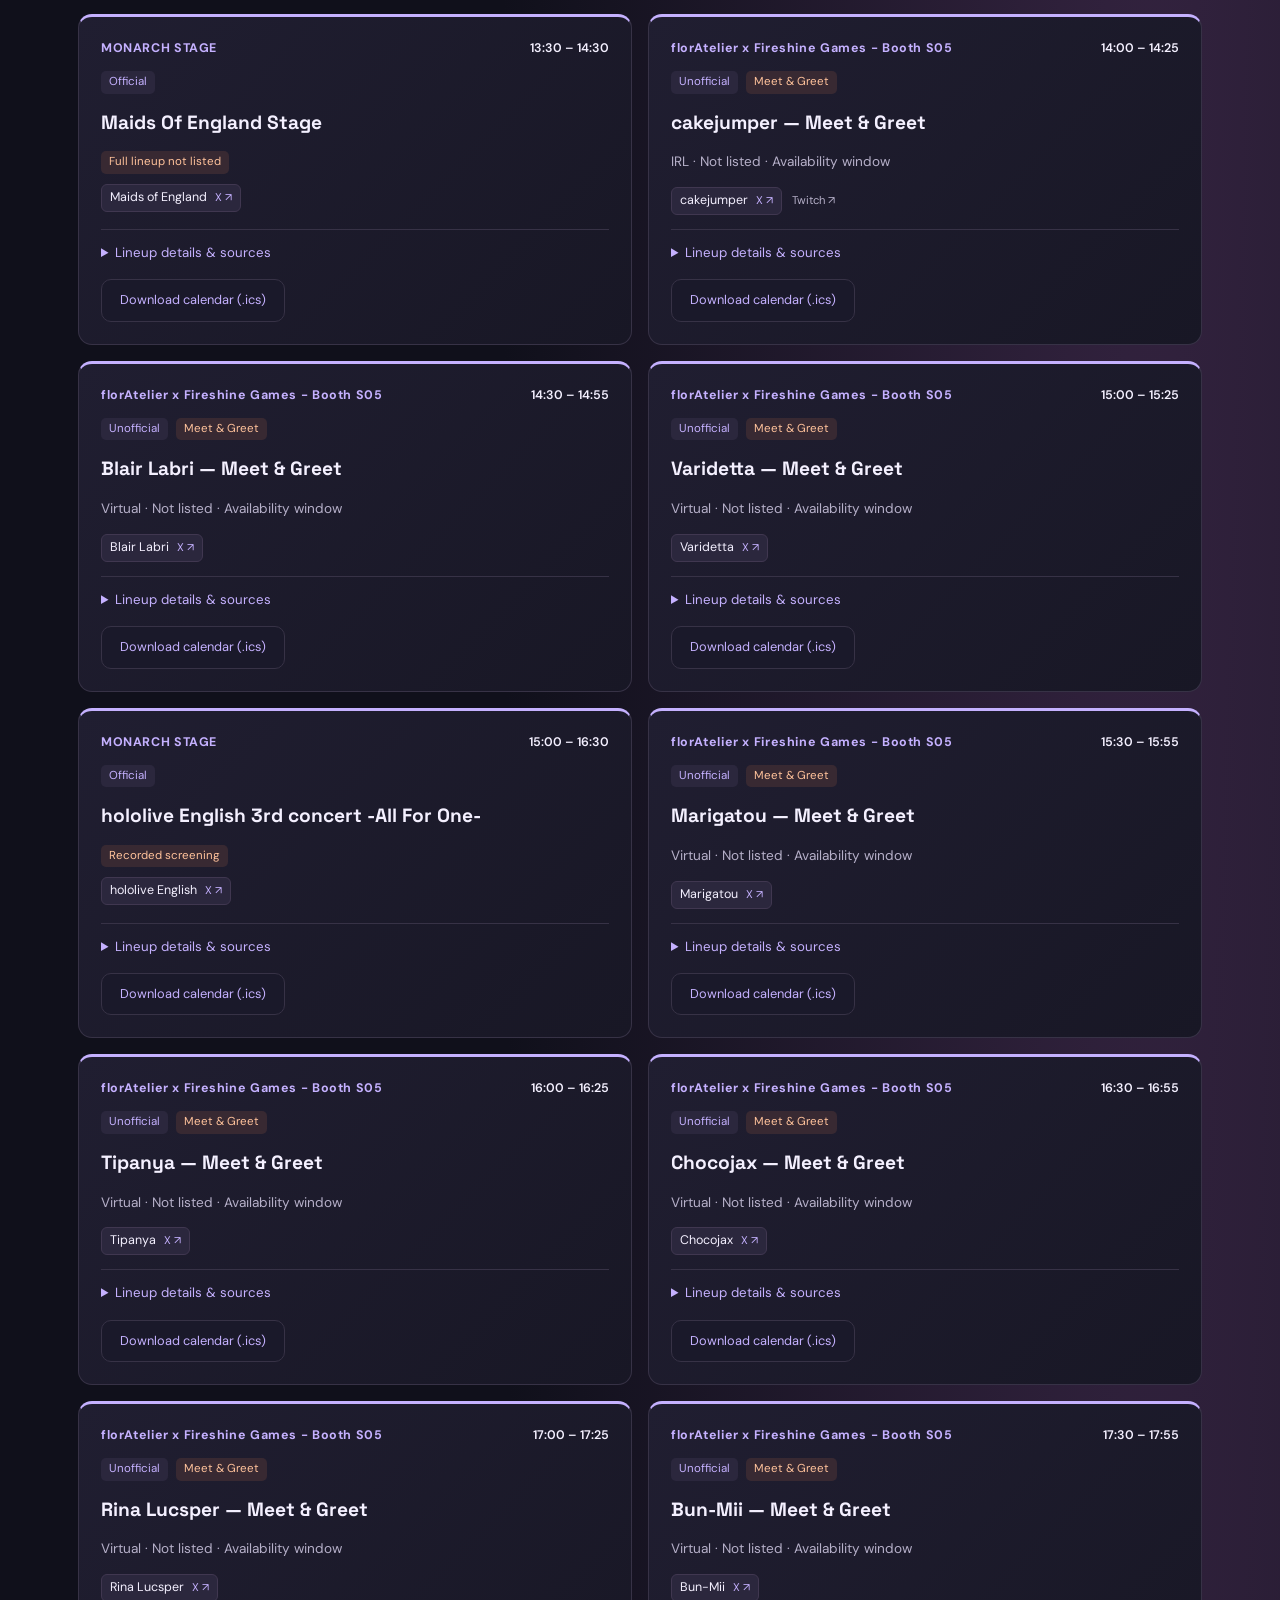
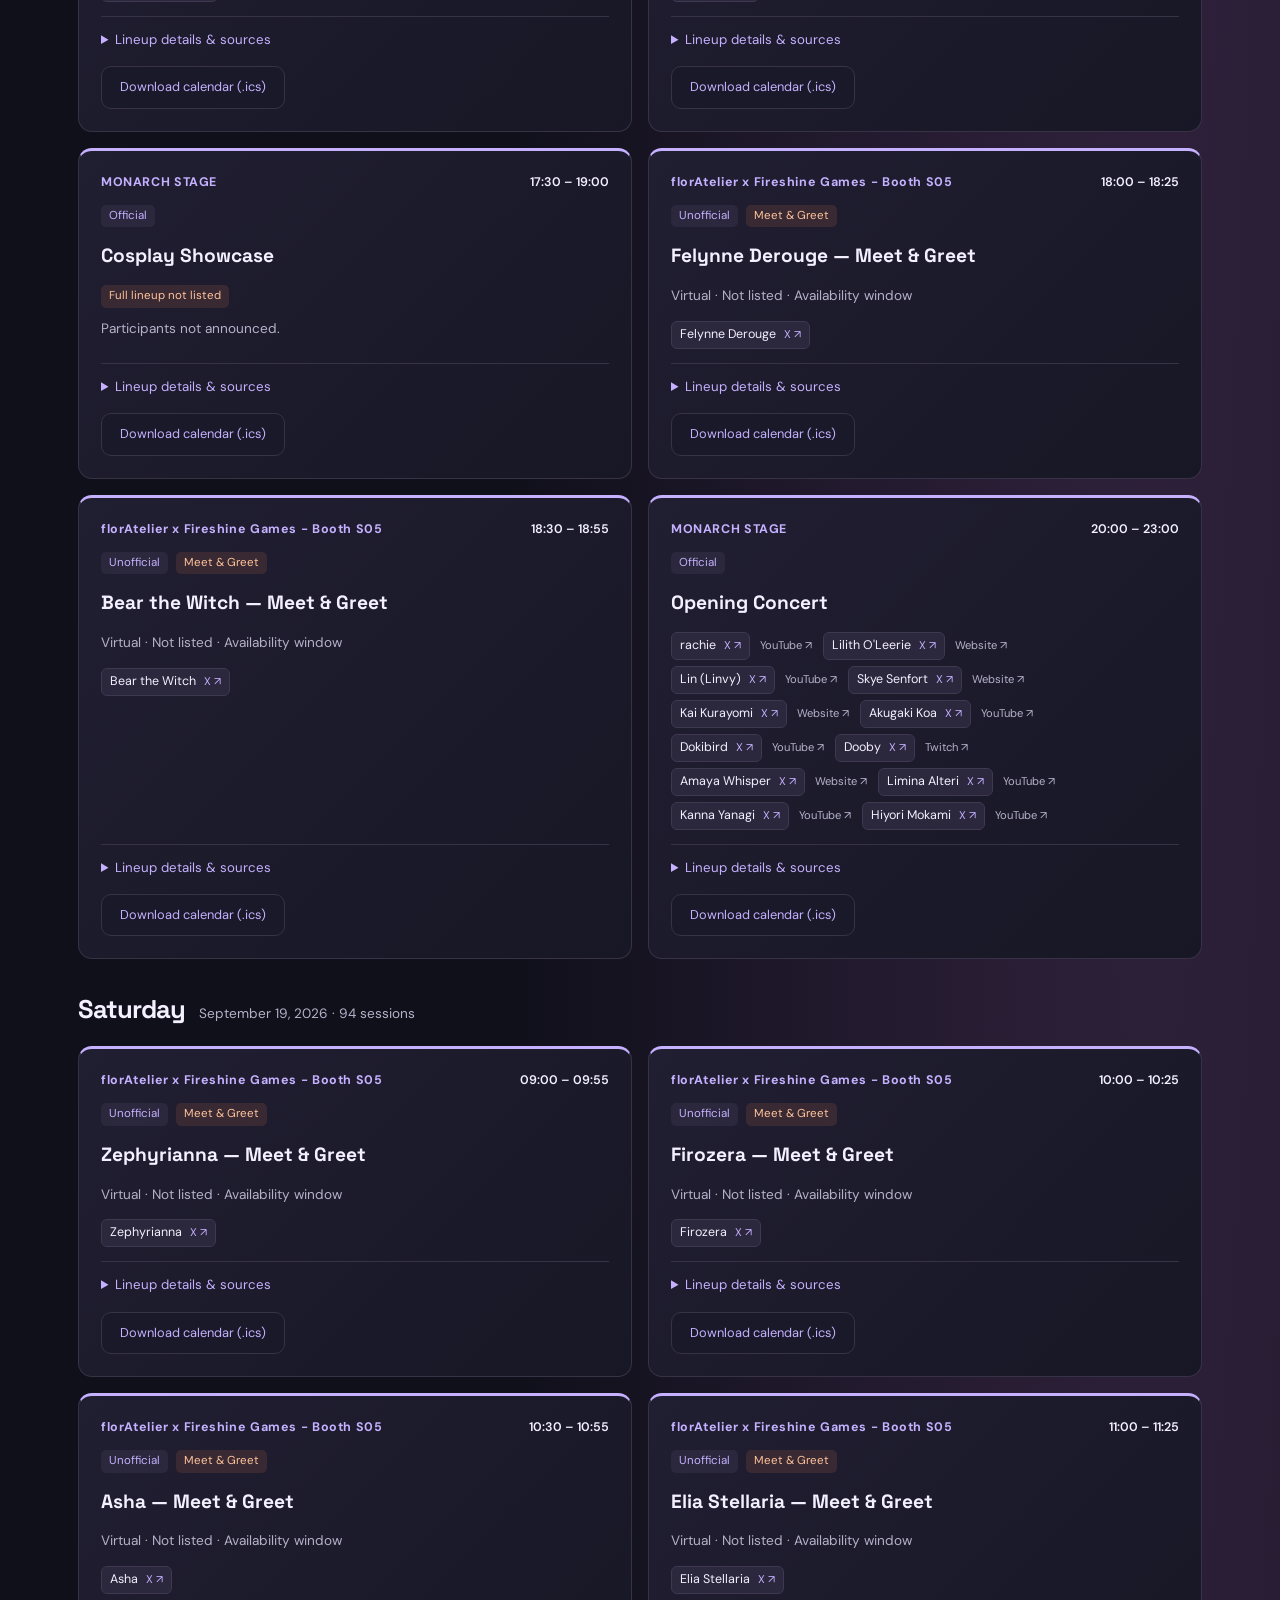
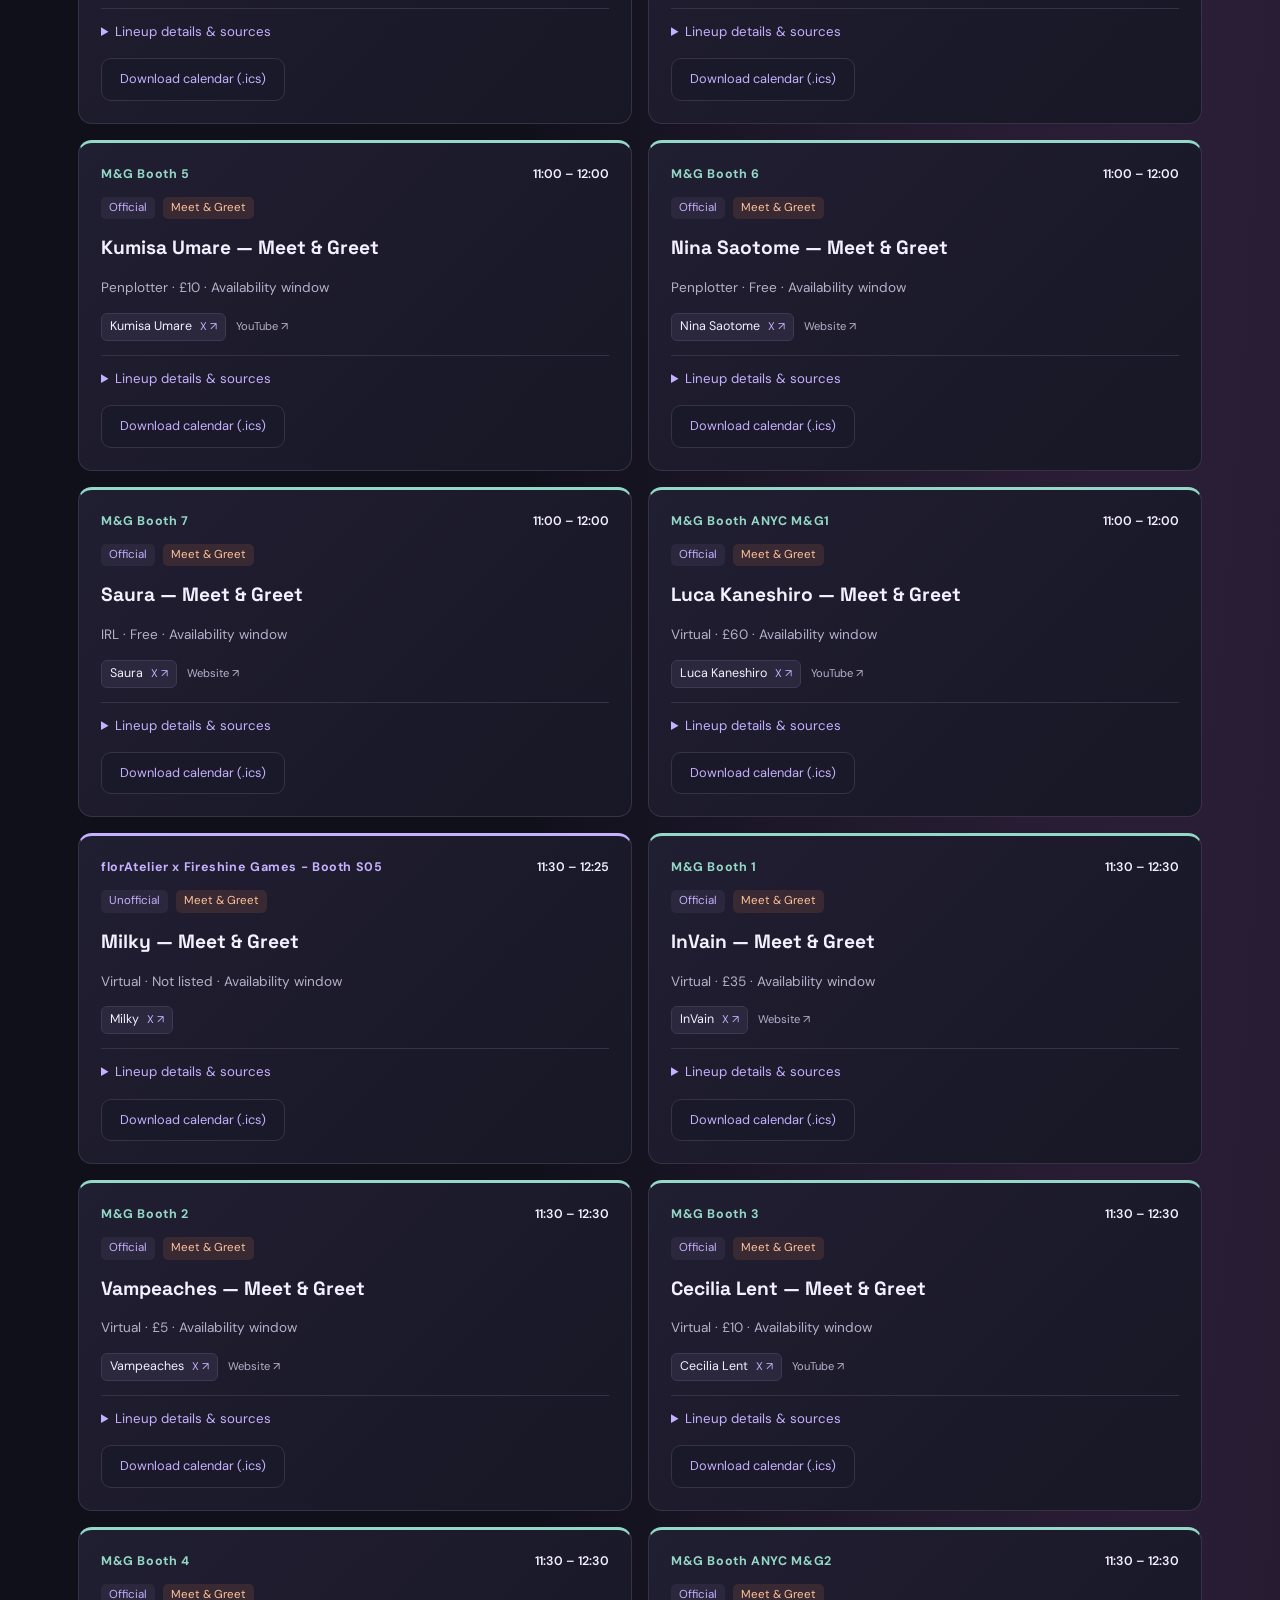
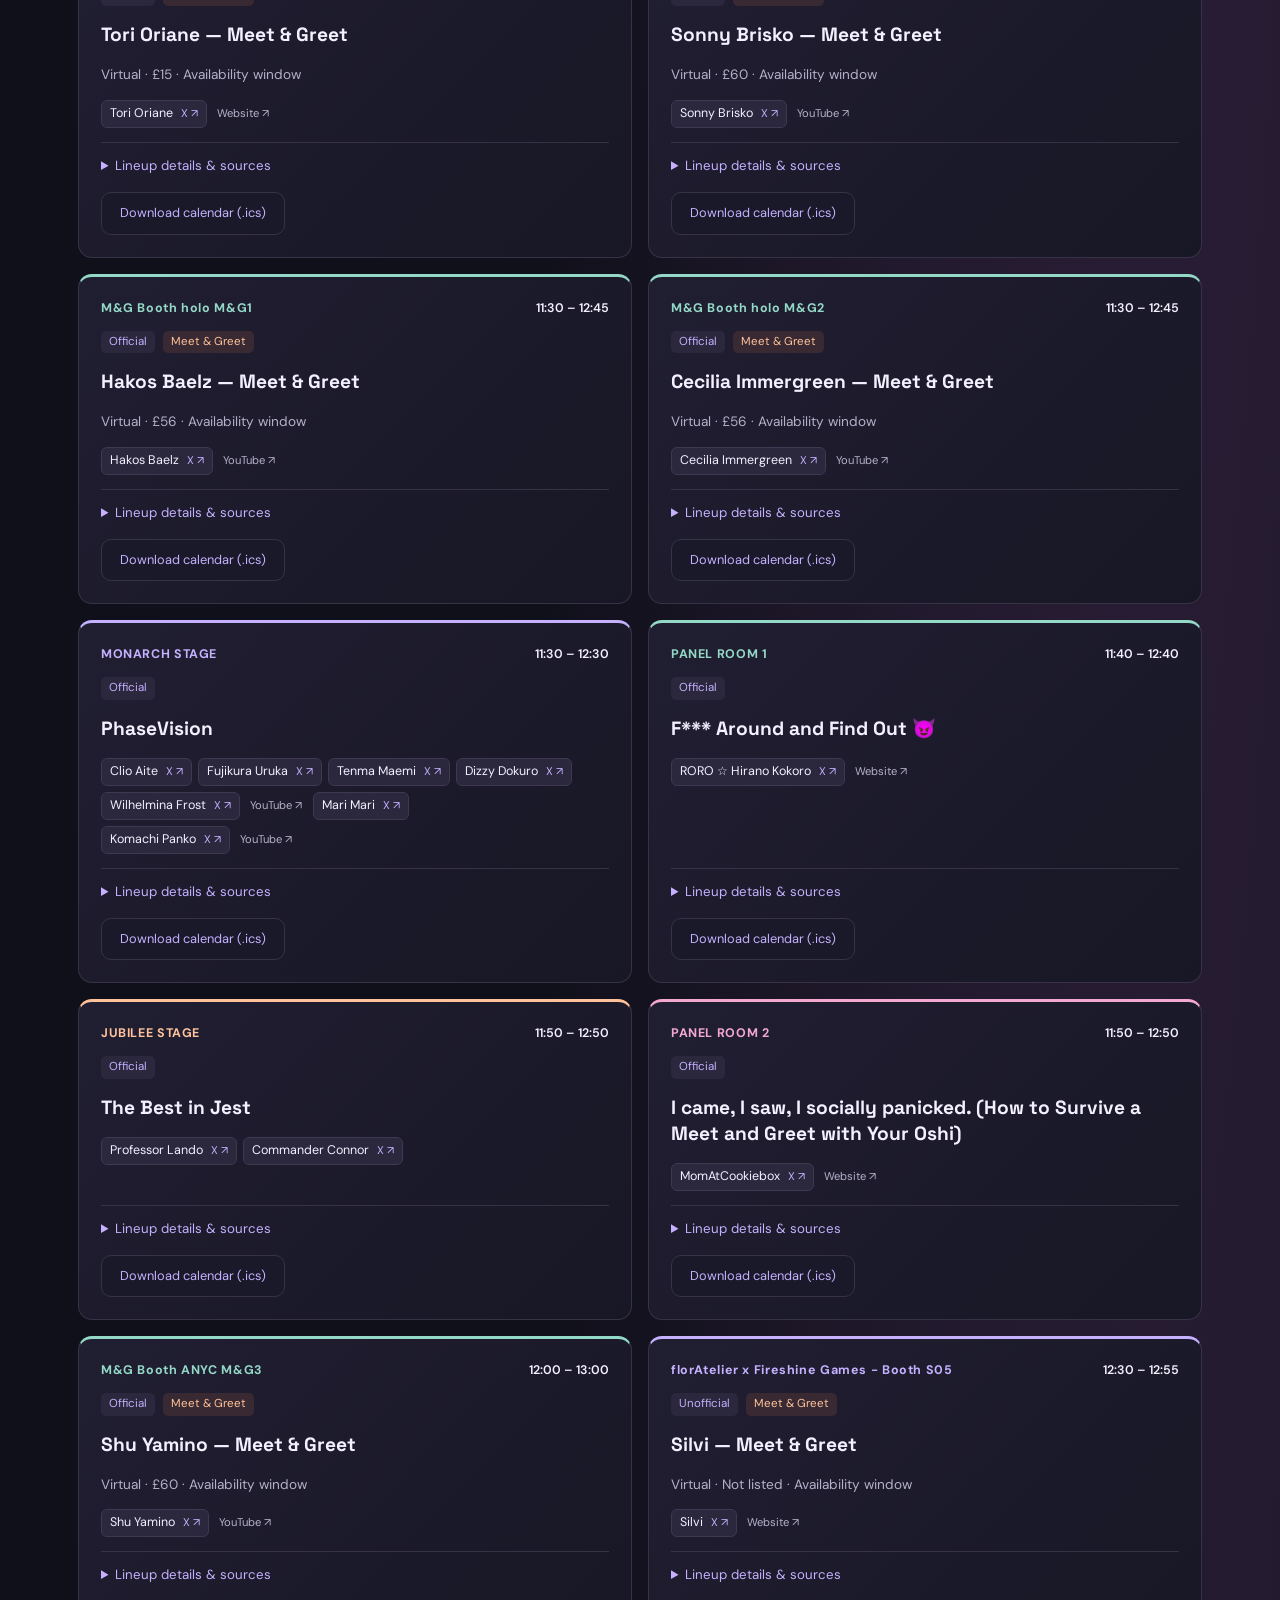
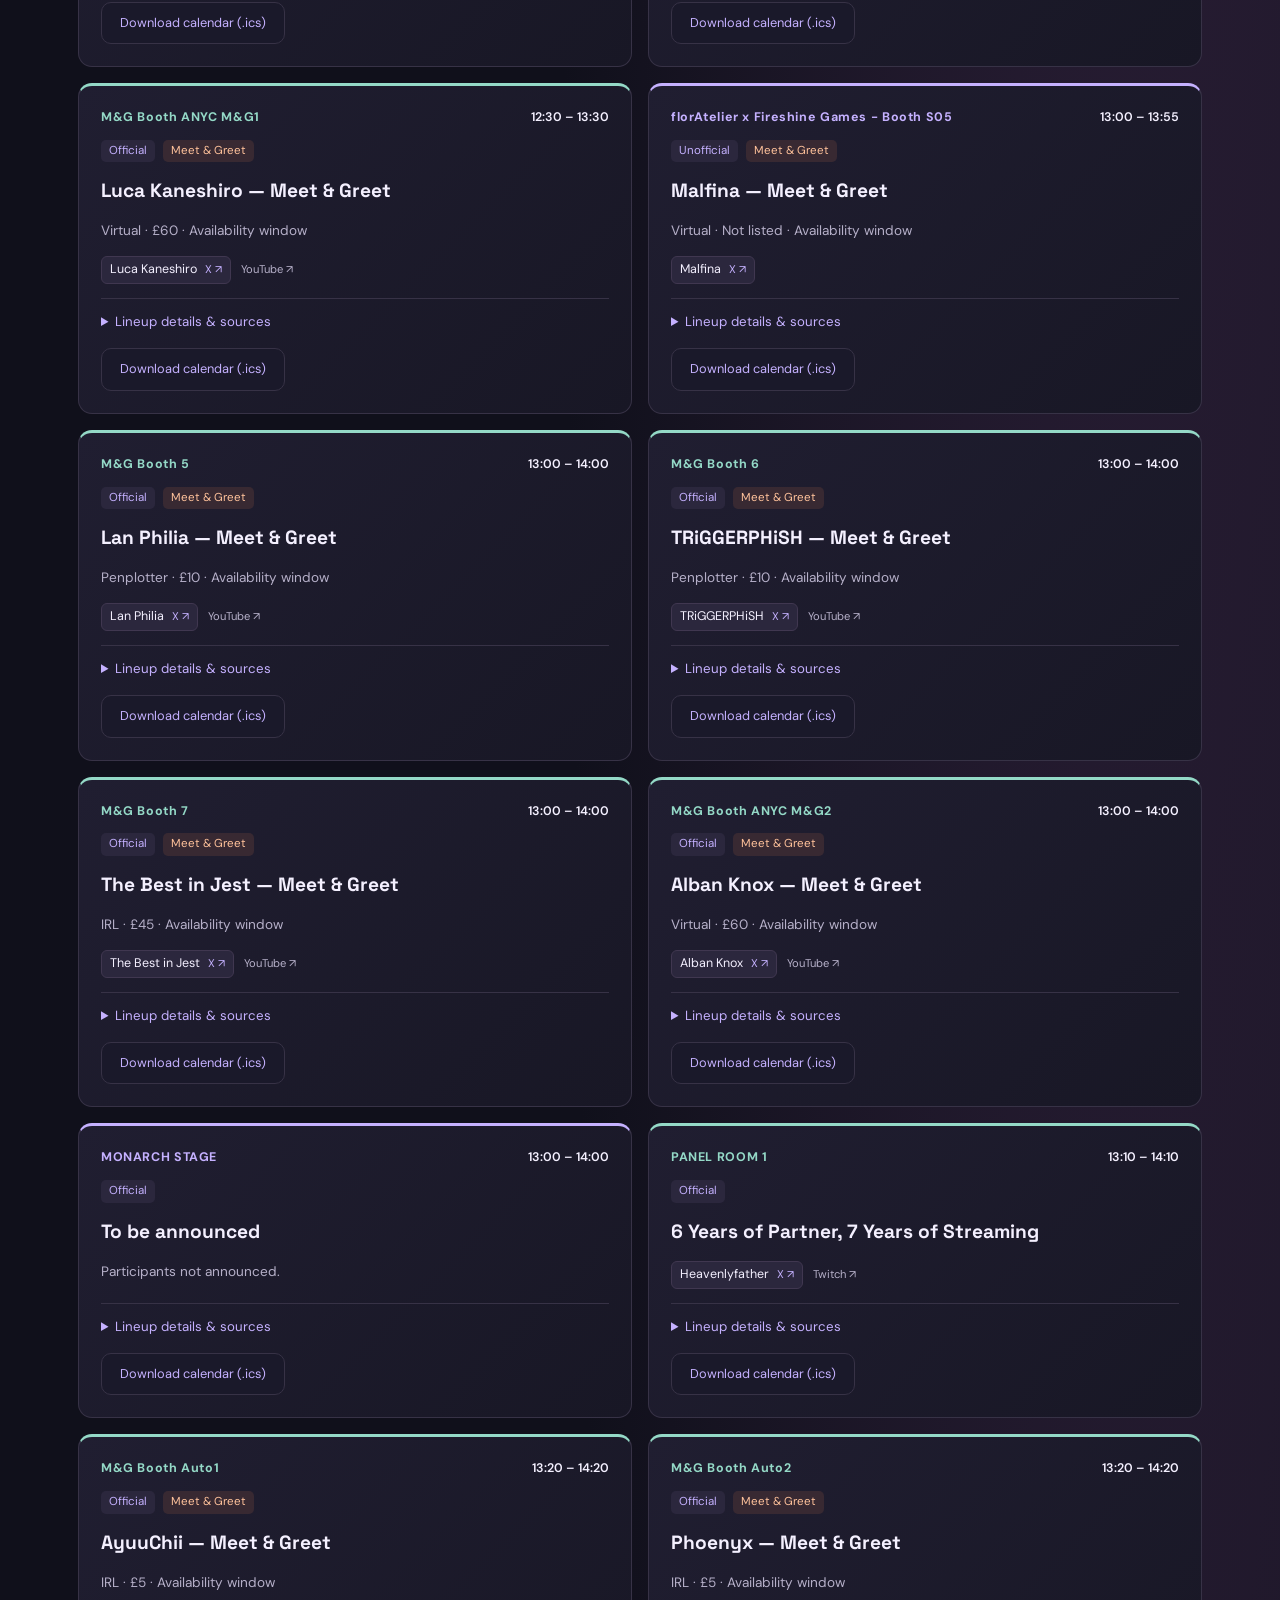
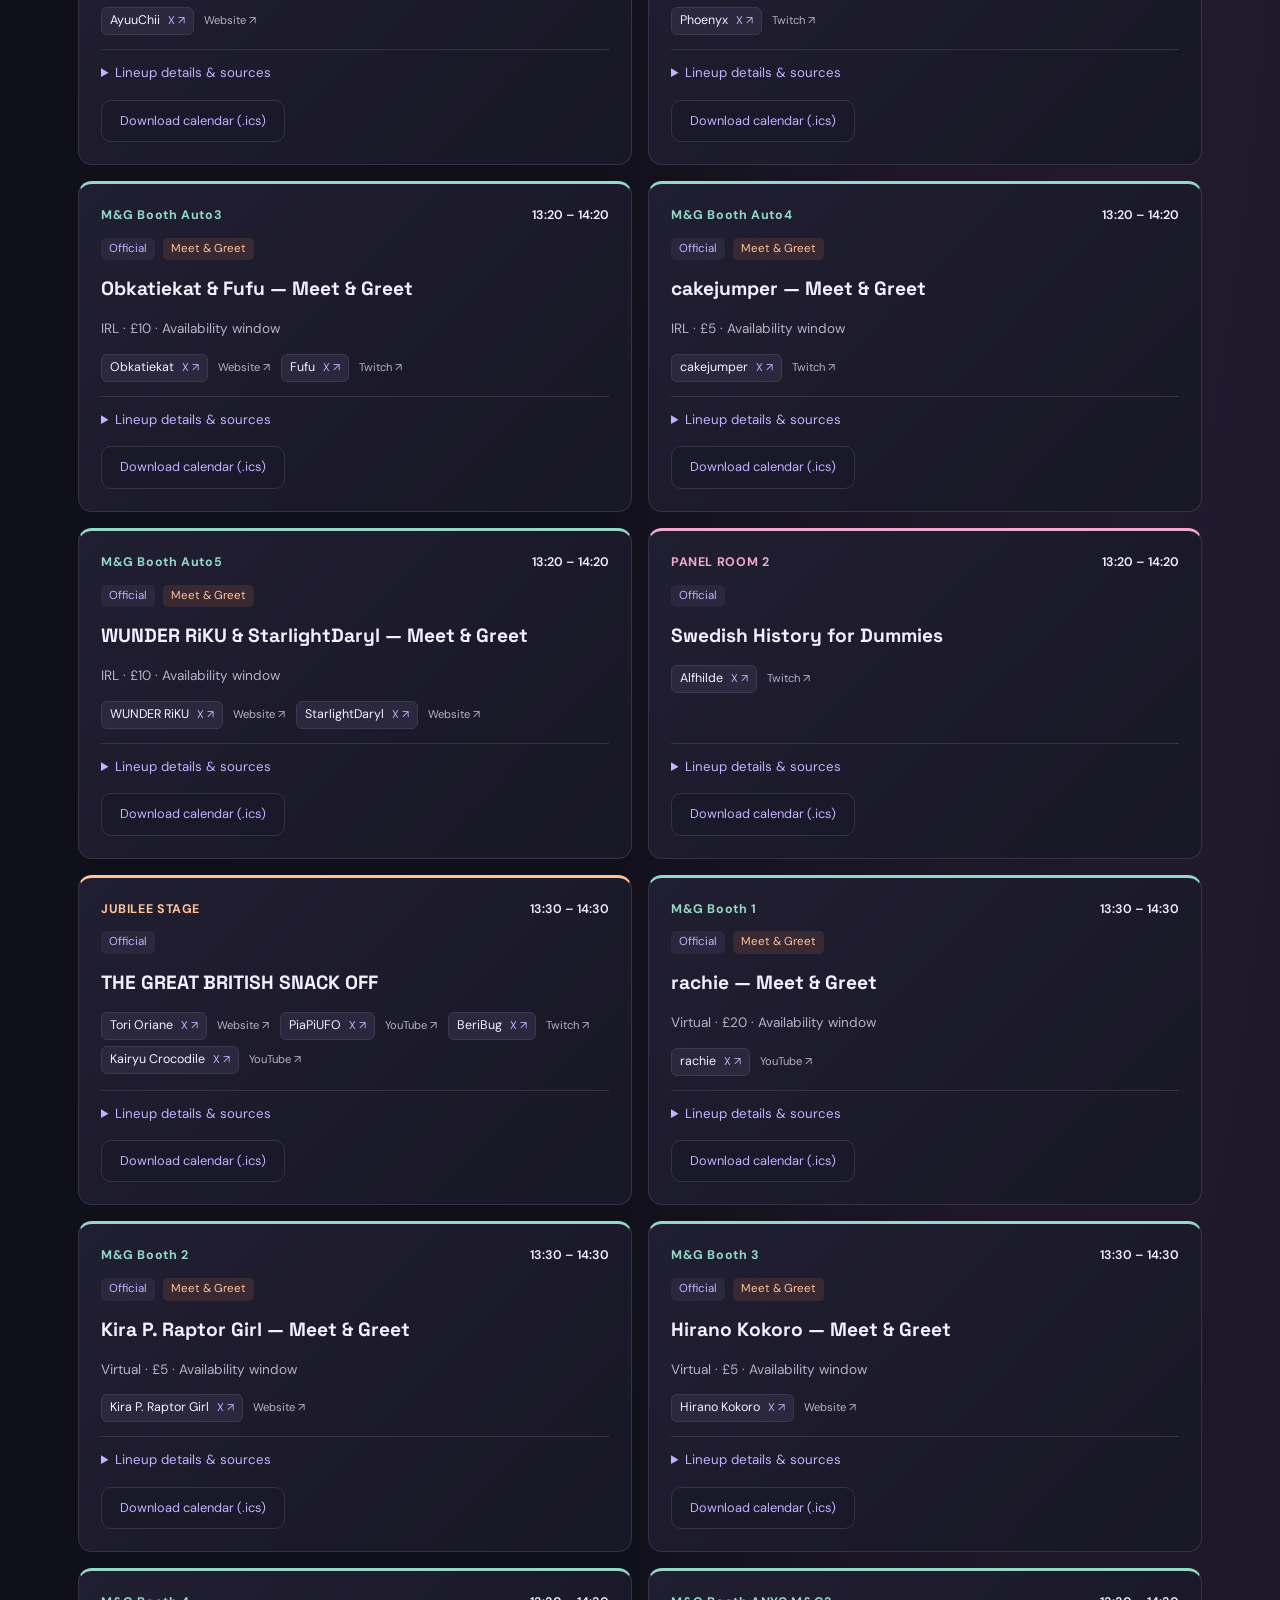
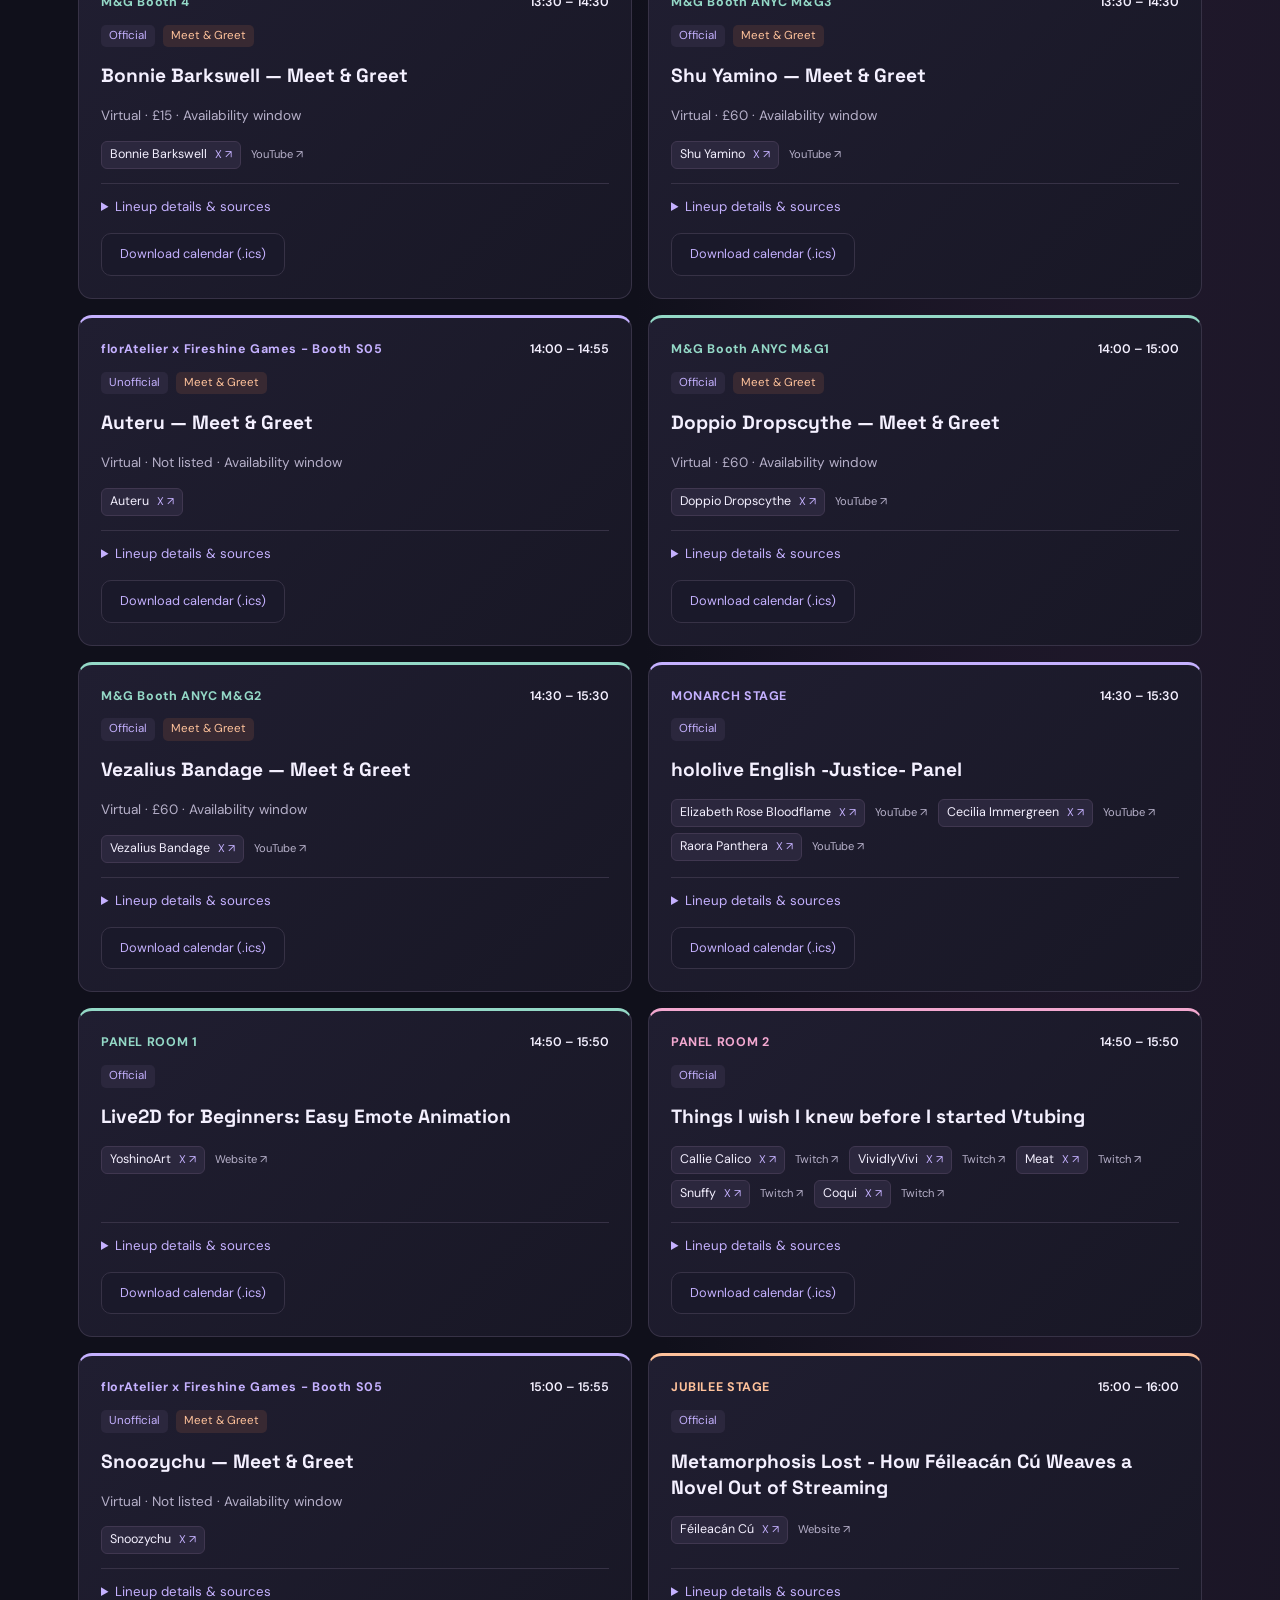
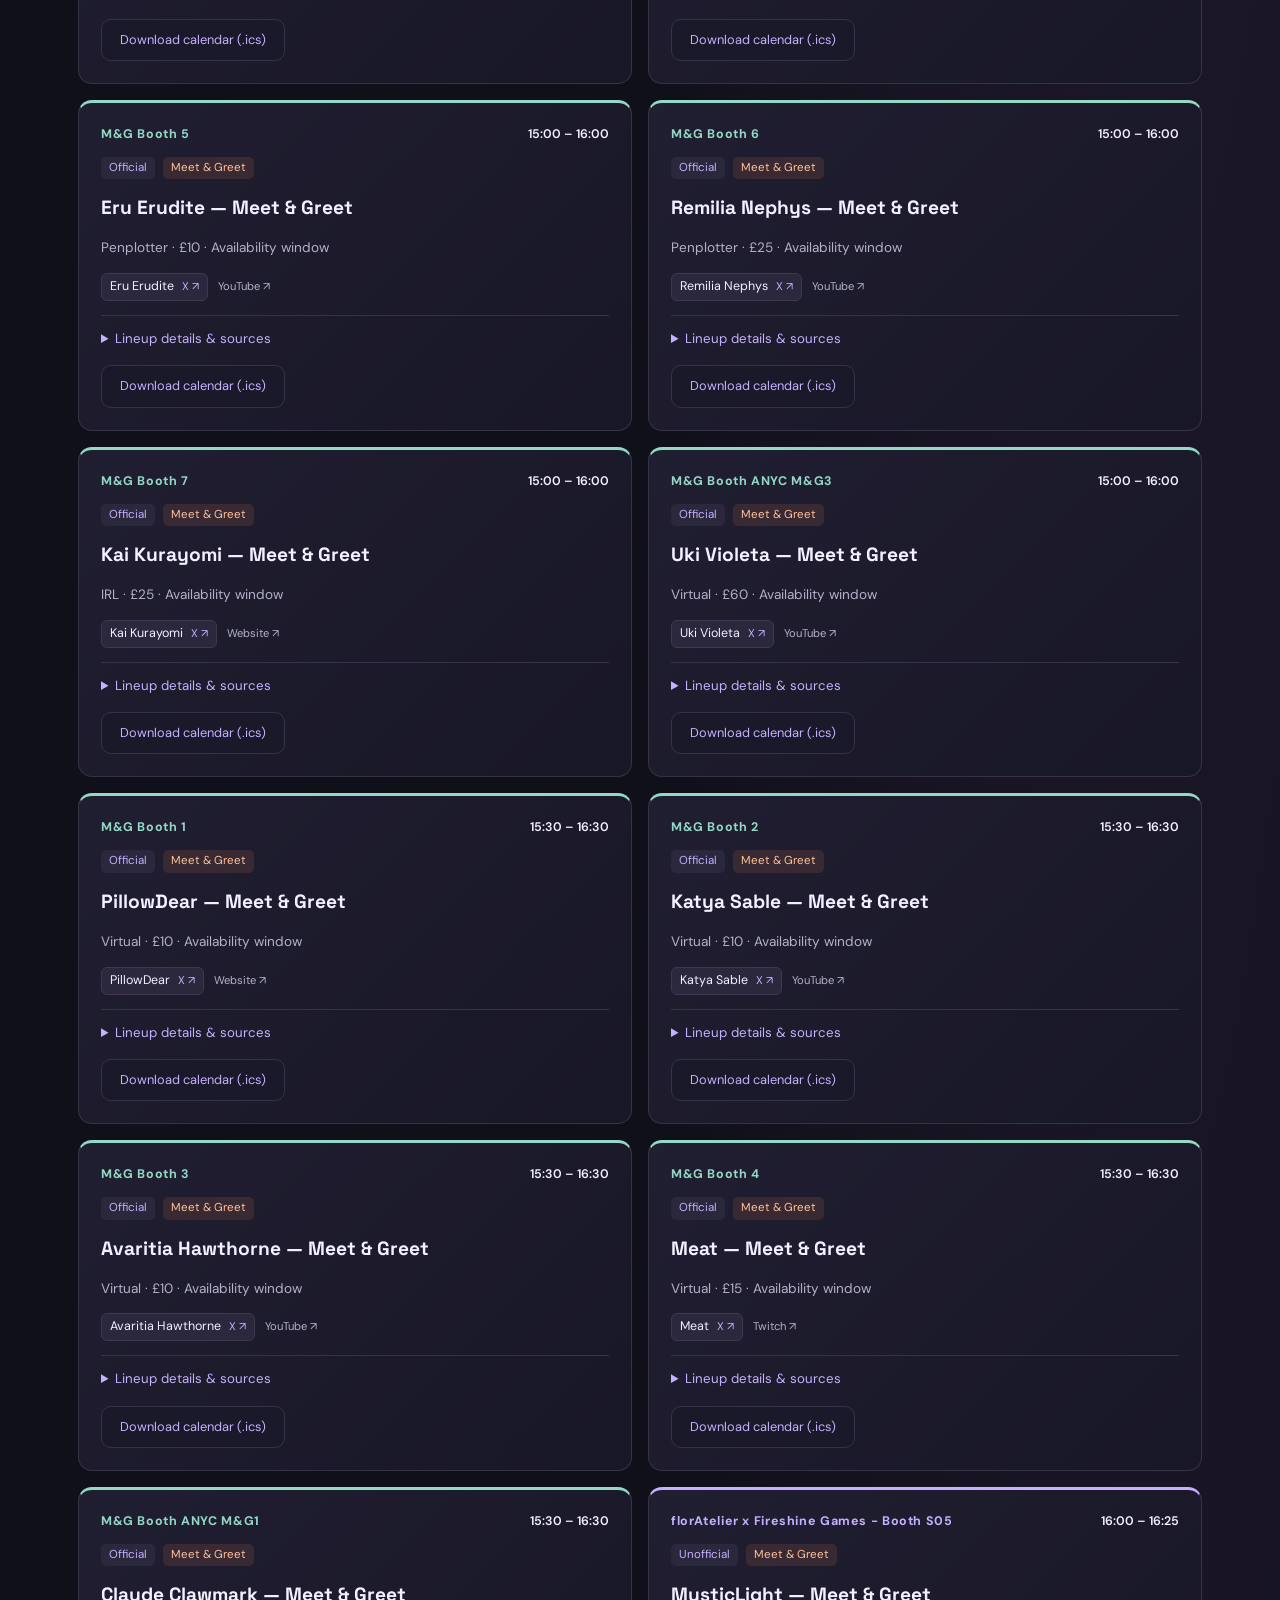
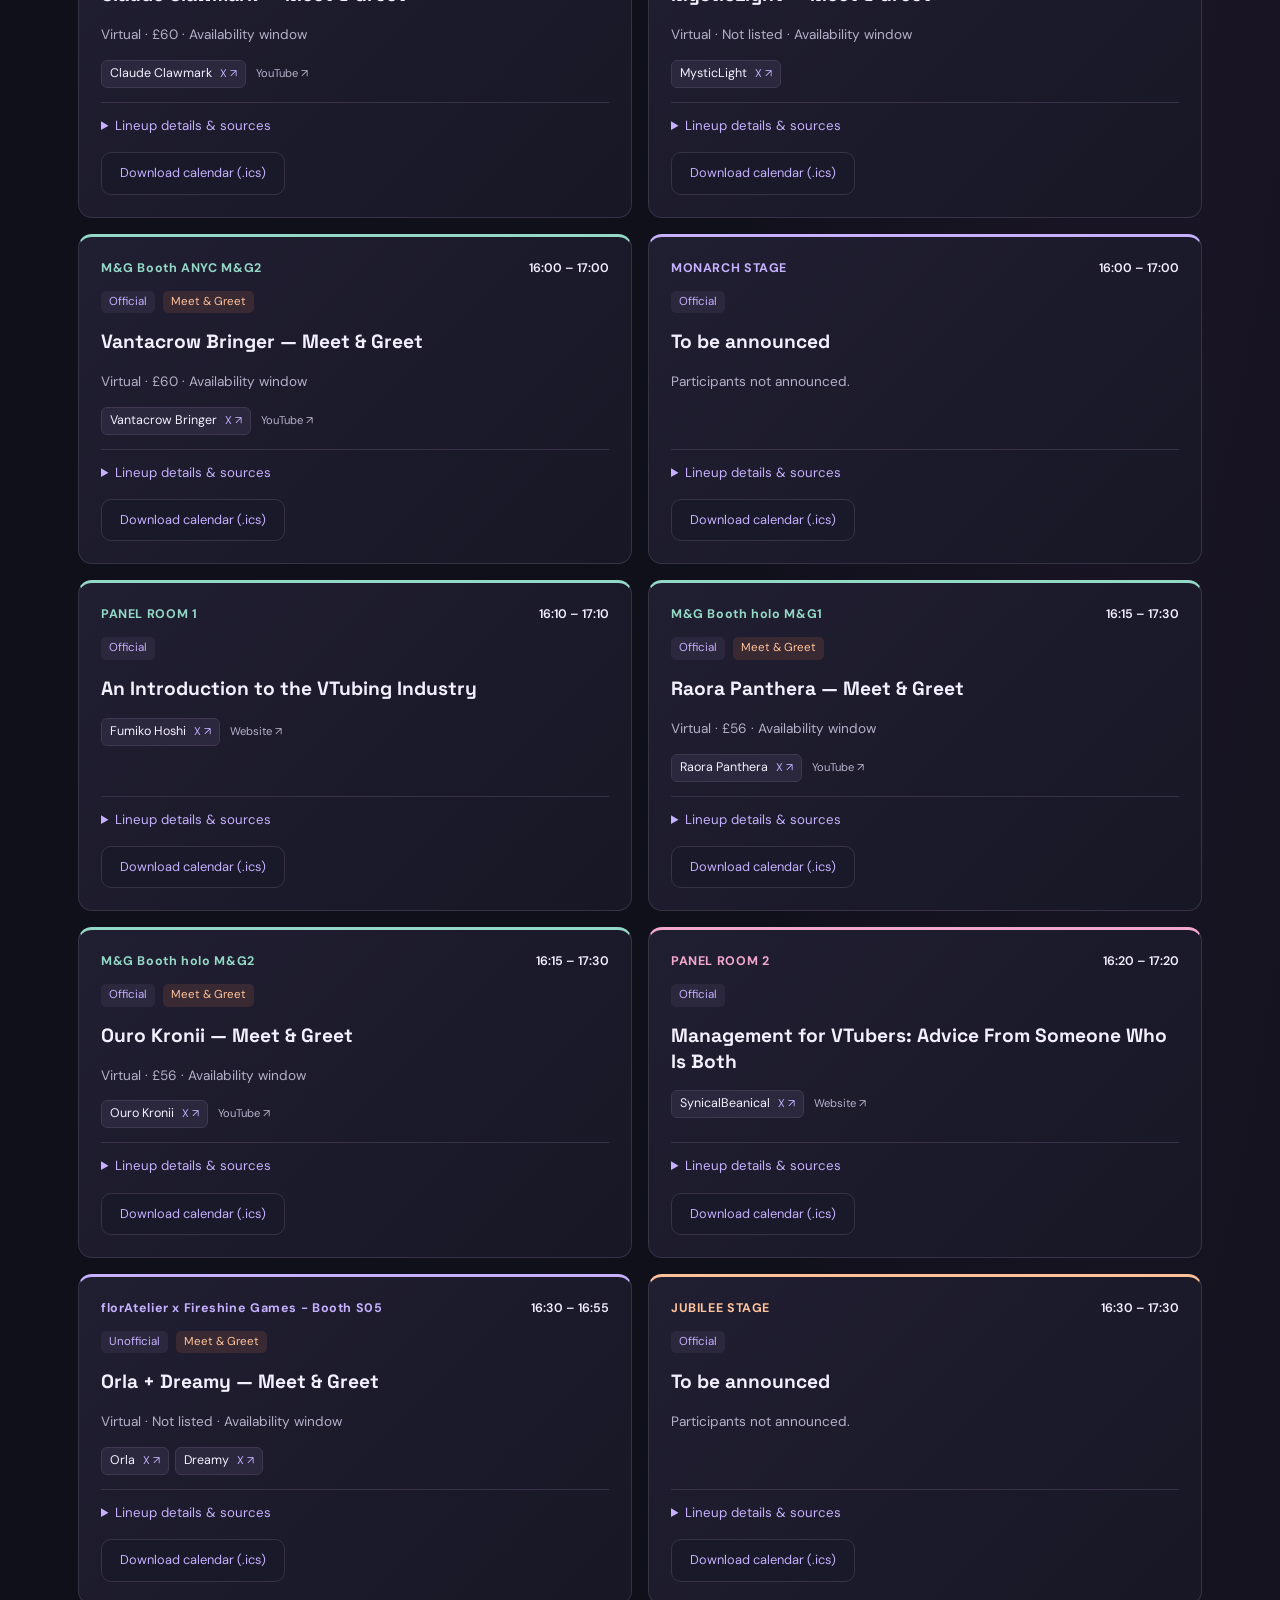
==== commit 574a0818: "Display convention entry and concert opening hours" ====
--- a/vexpo-2026/index.html
+++ b/vexpo-2026/index.html
@@ -15,6 +15,34 @@
       <p class="intro">VeXpo 2026 · September 18–20, 2026 · NEC, Birmingham</p>
       <div class="hero-links"><span class="timezone">All times BST · UTC+1</span><a href="https://vexpo.uk/stages-panels" target="_blank" rel="noopener noreferrer">Official schedule ↗</a><a href="schedule.csv" download>Download CSV ↓</a></div>
     </header>
+
+    <section class="opening-hours" aria-labelledby="opening-hours-heading">
+      <h2 id="opening-hours-heading">Show opening hours</h2>
+      <div class="opening-days">
+        <section aria-labelledby="opening-friday">
+          <h3 id="opening-friday">Friday <time datetime="2026-09-18">September 18</time></h3>
+          <dl>
+            <div><dt>General Entry</dt><dd>12:00–19:00</dd></div>
+            <div><dt>Opening Concert</dt><dd>20:00–23:00</dd></div>
+          </dl>
+        </section>
+        <section aria-labelledby="opening-saturday">
+          <h3 id="opening-saturday">Saturday <time datetime="2026-09-19">September 19</time></h3>
+          <dl>
+            <div><dt>Akasupa Entry</dt><dd>09:00–20:00</dd></div>
+            <div><dt>General Entry</dt><dd>11:00–20:00</dd></div>
+            <div><dt>Premium Concert</dt><dd>21:00–23:30</dd></div>
+          </dl>
+        </section>
+        <section aria-labelledby="opening-sunday">
+          <h3 id="opening-sunday">Sunday <time datetime="2026-09-20">September 20</time></h3>
+          <dl>
+            <div><dt>Akasupa Entry</dt><dd>09:00–18:00</dd></div>
+            <div><dt>General Entry</dt><dd>10:00–18:00</dd></div>
+          </dl>
+        </section>
+      </div>
+    </section>
 
     <section class="controls" aria-label="Filter schedule">
       <div class="days" role="group" aria-label="Day"></div>
--- a/assets/styles.css
+++ b/assets/styles.css
@@ -12,3 +12,7 @@
 .filter-pair{display:grid;grid-template-columns:repeat(2,minmax(0,1fr));gap:18px;align-items:end;flex:0 1 440px;max-width:100%;min-width:0}.filter-pair label,.filter-pair select{min-width:0}@media(max-width:760px){.filter-pair{flex-basis:100%;gap:12px}}
 
 .social-link{display:inline-flex;align-items:center;gap:8px;color:var(--text);text-decoration:none;overflow-wrap:anywhere}.social-link:hover{border-color:var(--accent);background:#373047}.social-label{color:var(--accent);font-size:.7rem;white-space:nowrap}
+
+.person-group{display:inline-flex;align-items:center;flex-wrap:wrap;gap:5px;max-width:100%}.primary-social{font-size:.7rem;padding:5px;color:var(--muted);text-decoration:none}.primary-social:hover{text-decoration:underline}.primary-social:focus-visible{outline:2px solid currentColor;outline-offset:2px;border-radius:3px}
+
+.opening-hours{margin:0 0 28px}.opening-hours h2{font-family:'Space Grotesk',sans-serif;font-size:1.15rem;margin:0 0 12px}.opening-days{display:grid;grid-template-columns:repeat(3,minmax(0,1fr));gap:14px}.opening-days section{background:var(--surface);border:1px solid var(--line);border-radius:12px;padding:16px}.opening-days h3{font-size:.95rem;margin:0 0 12px}.opening-days time{display:block;color:var(--muted);font-size:.78rem;font-weight:400}.opening-days dl{margin:0;font-size:.8rem}.opening-days dl div{display:flex;justify-content:space-between;gap:12px;margin-top:7px}.opening-days dt{color:var(--muted)}.opening-days dd{margin:0;white-space:nowrap;font-variant-numeric:tabular-nums}@media(max-width:900px){.opening-days{grid-template-columns:1fr}}
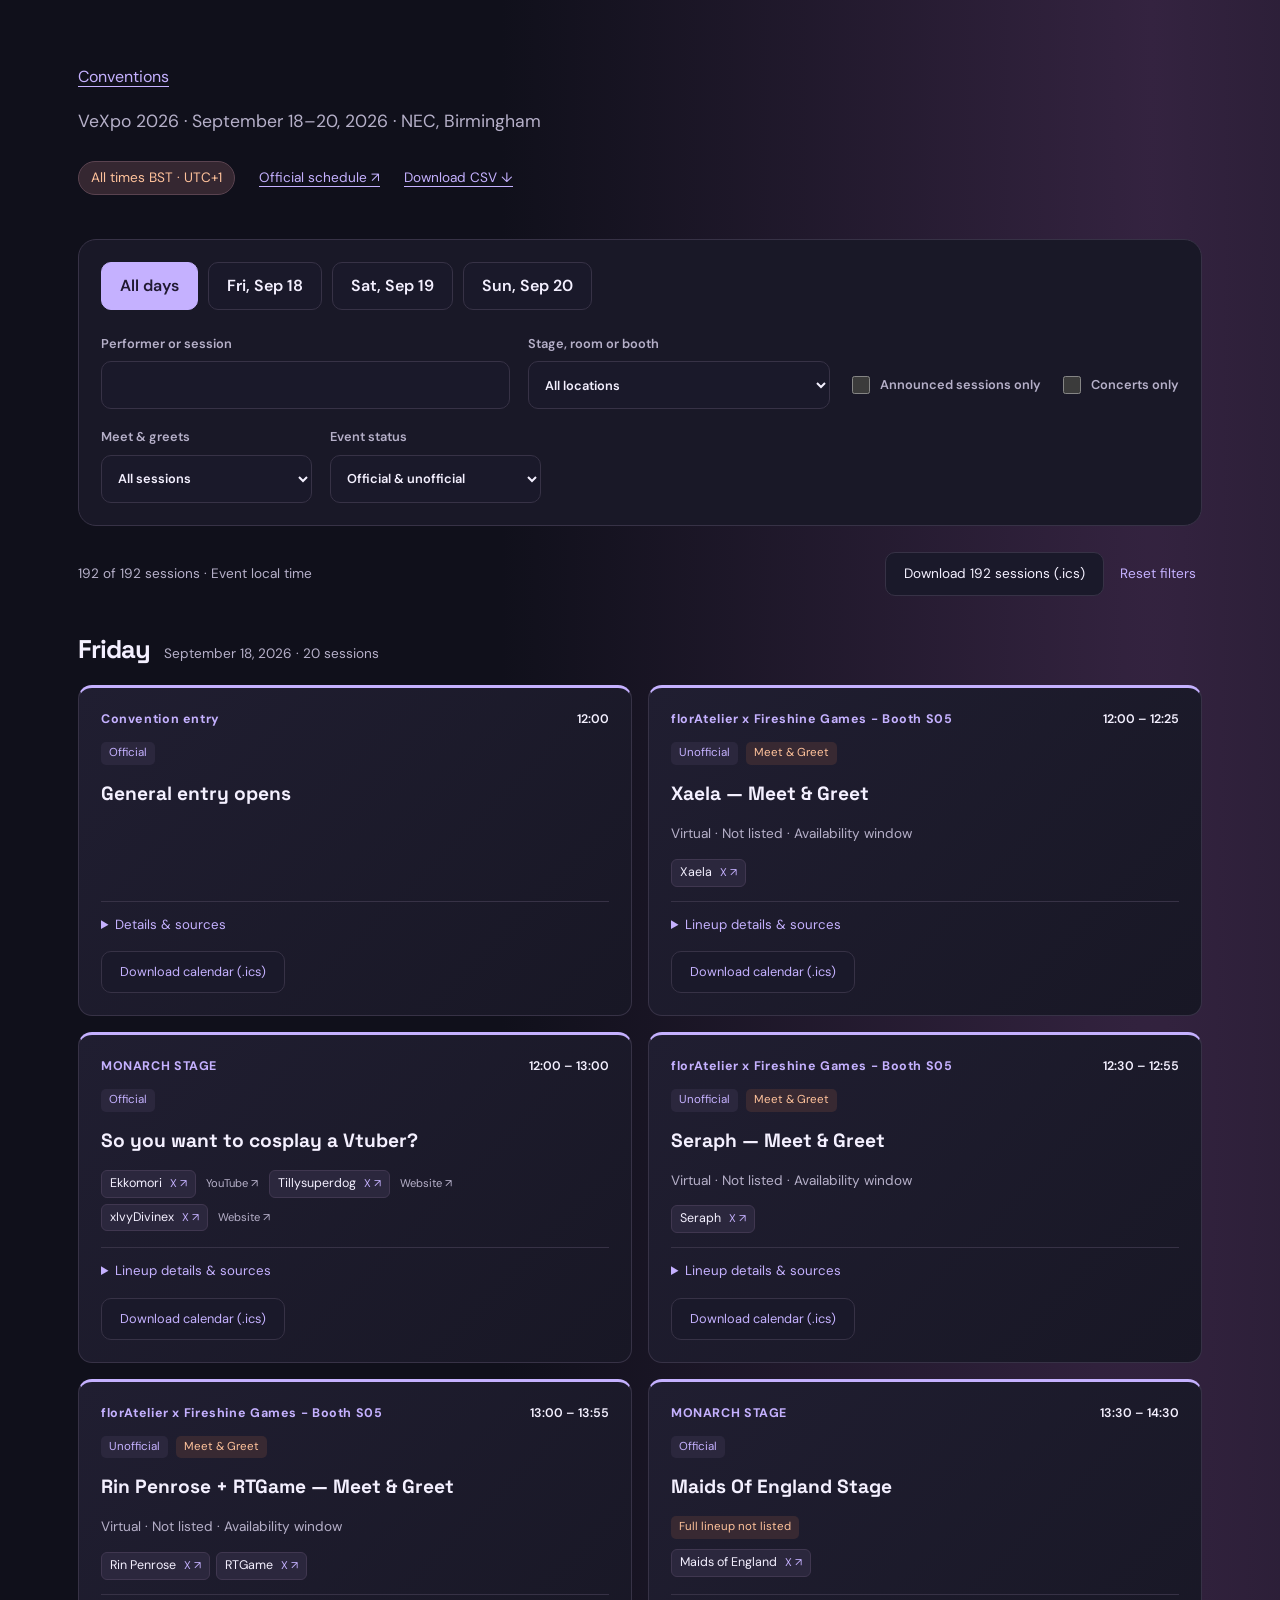
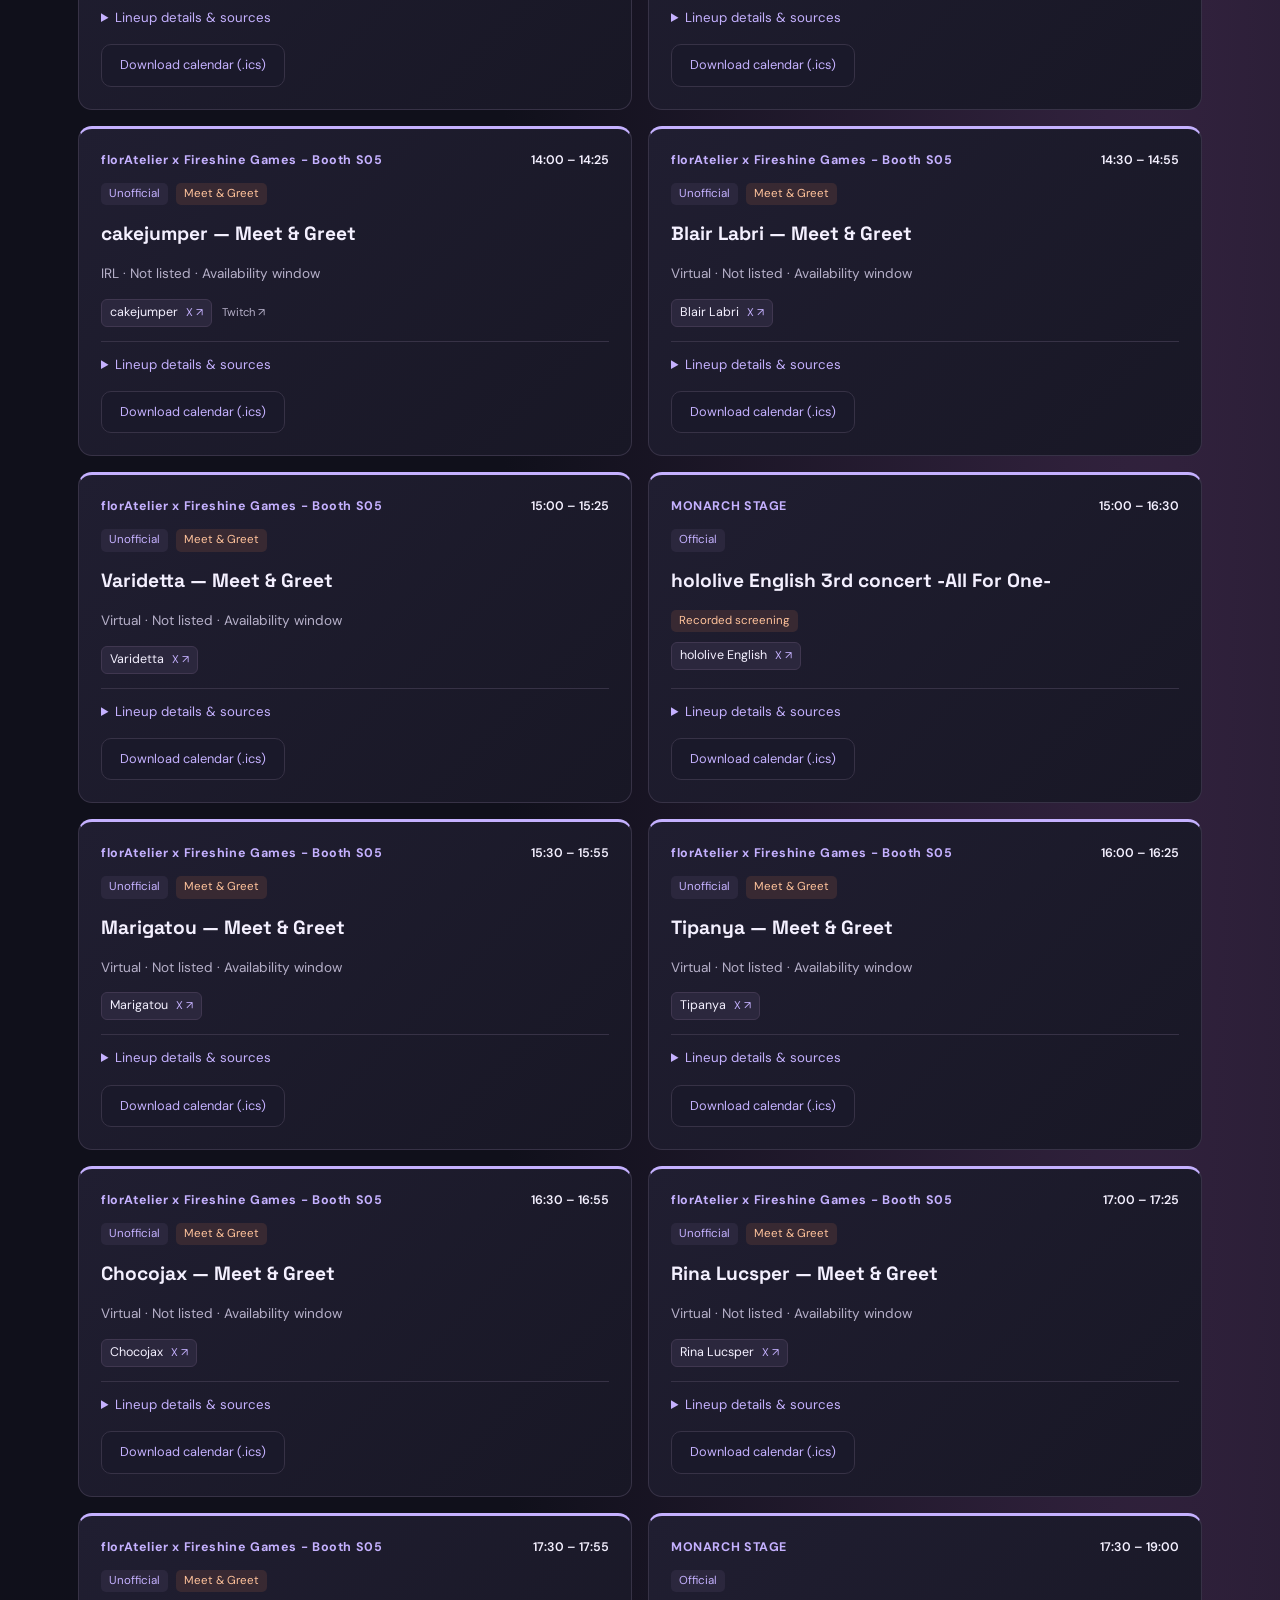
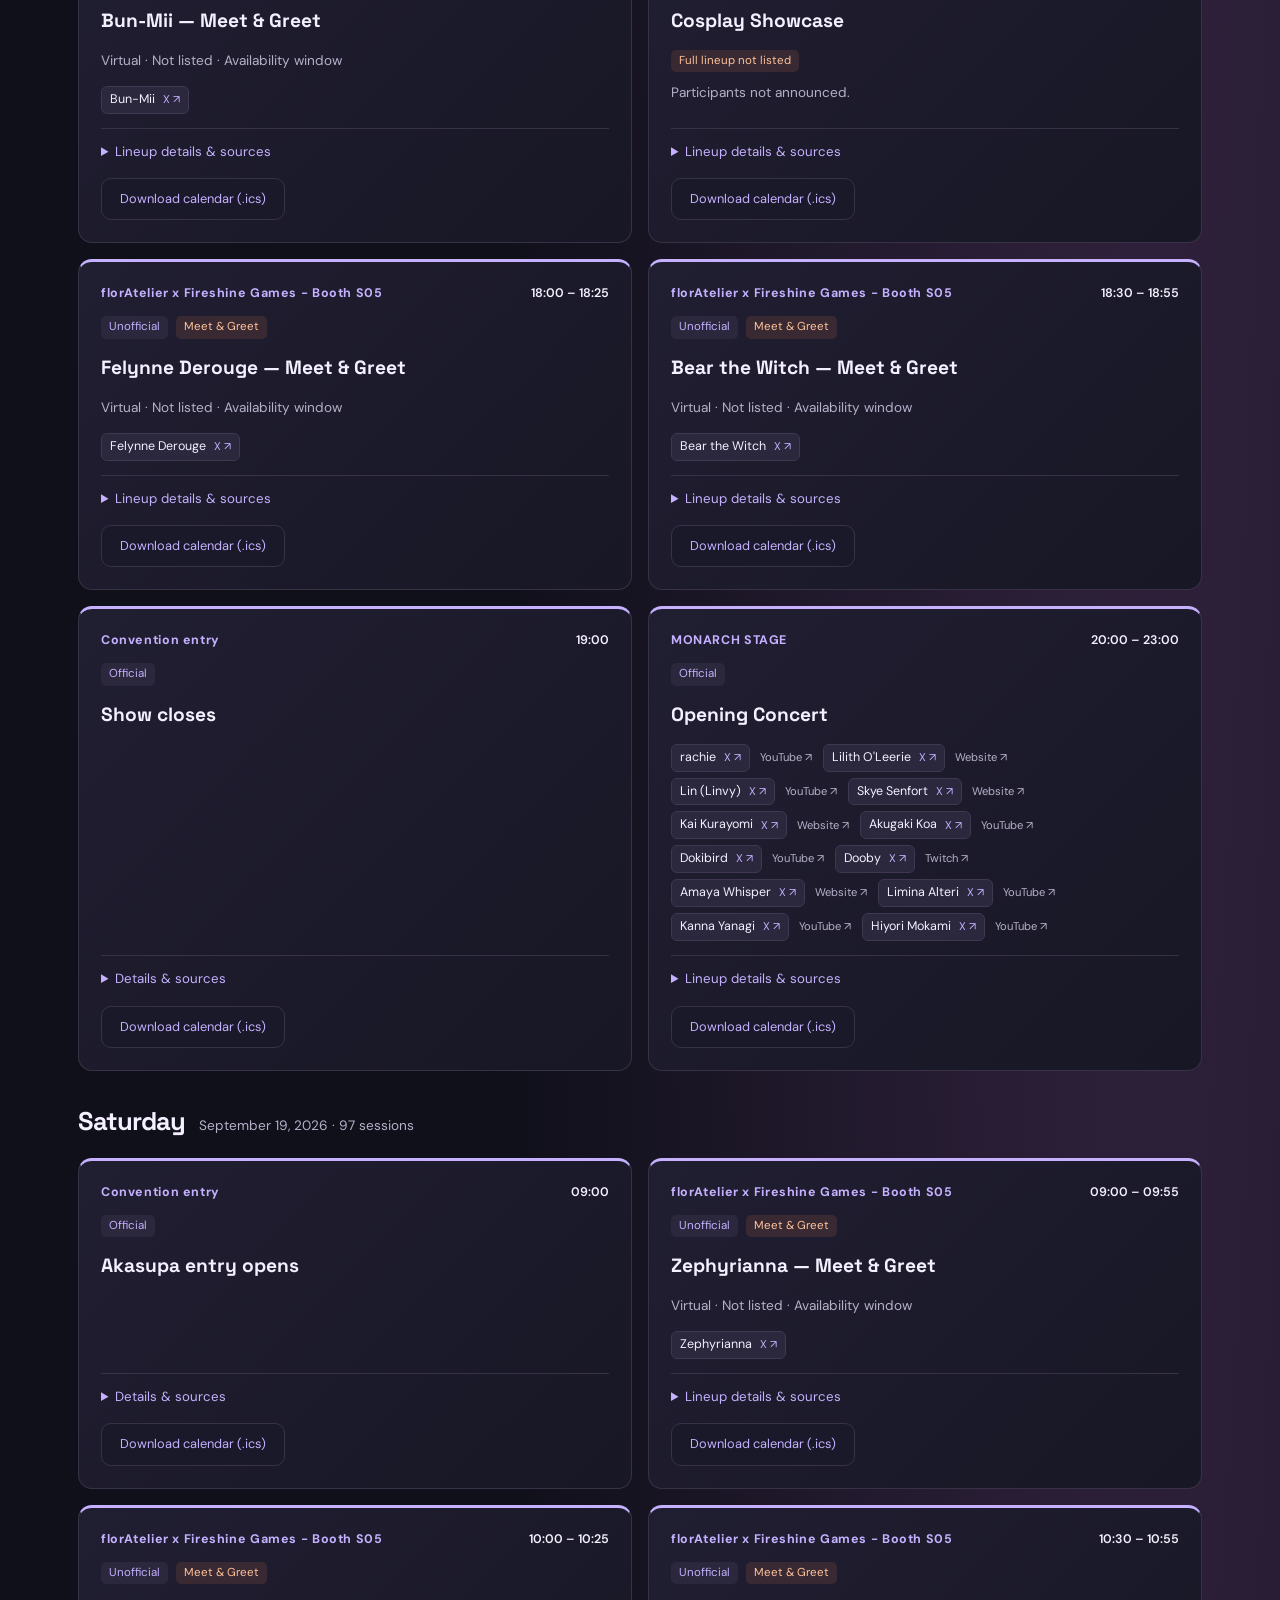
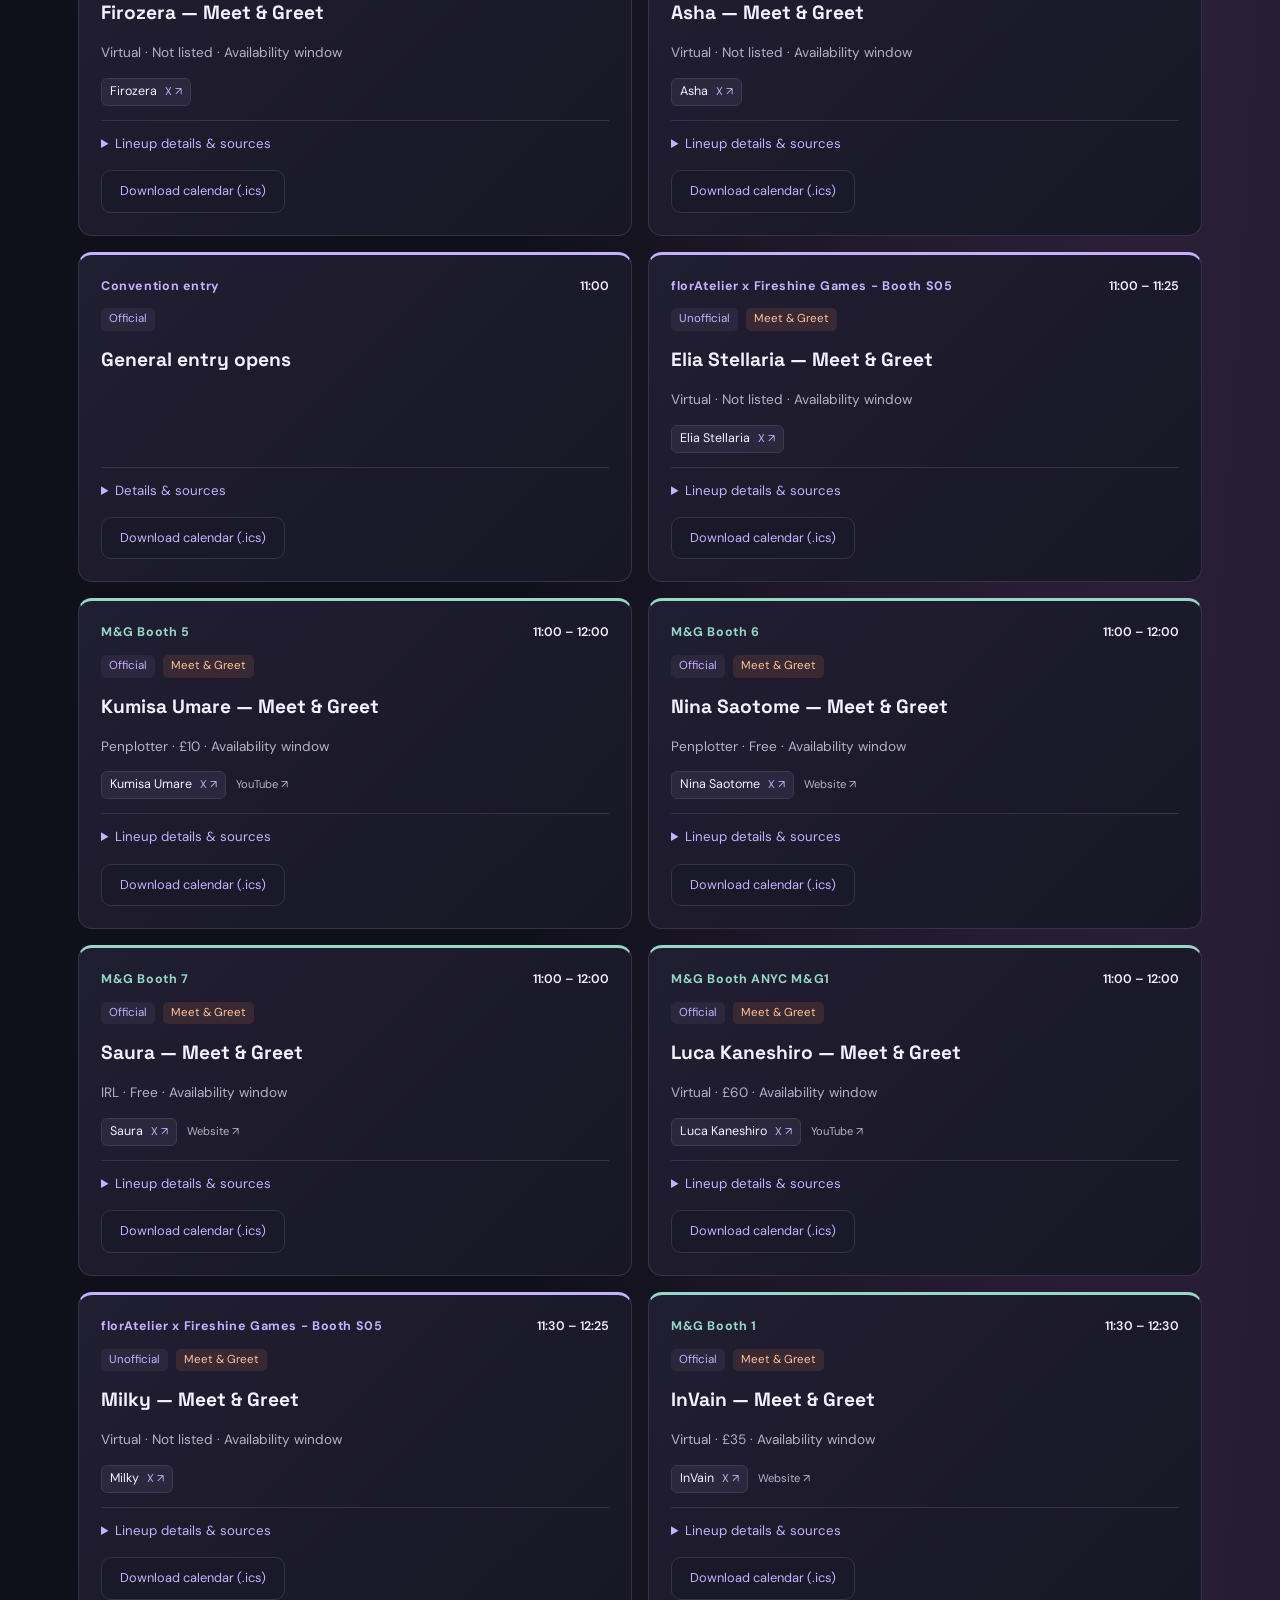
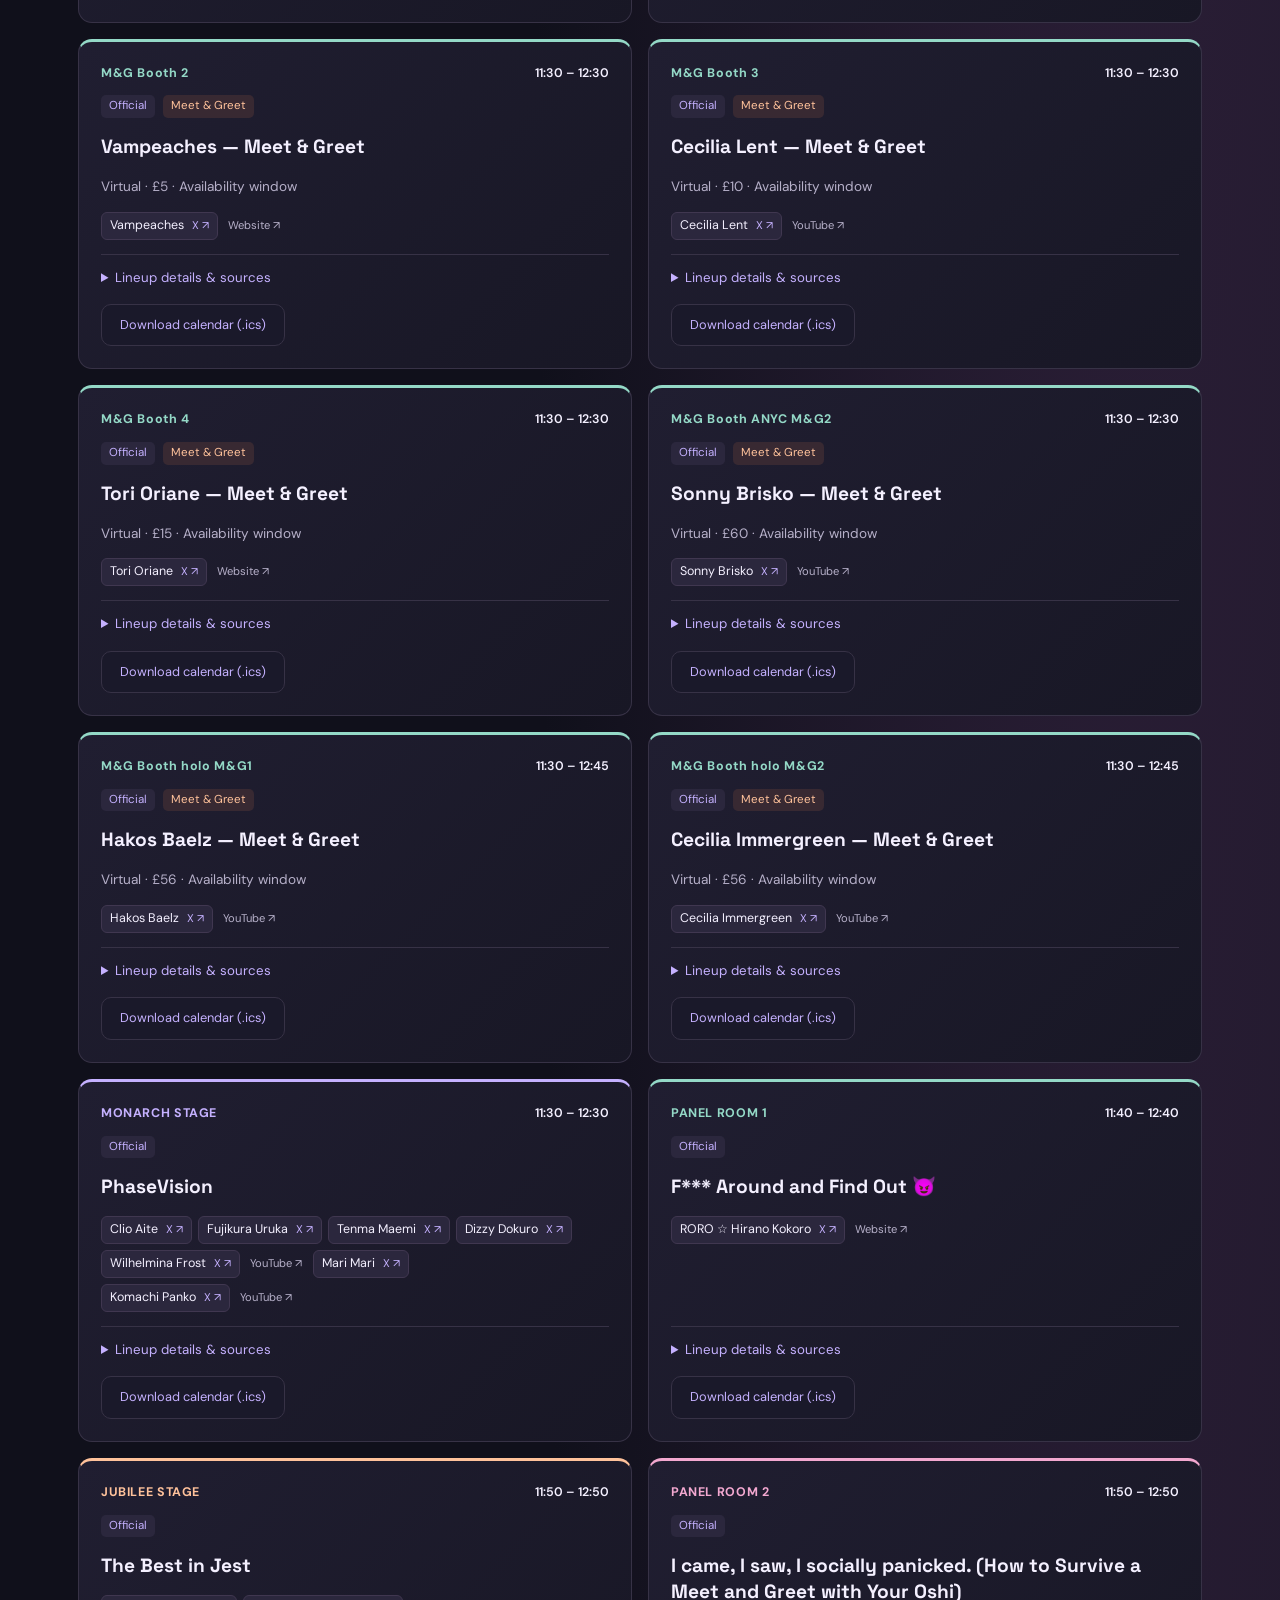
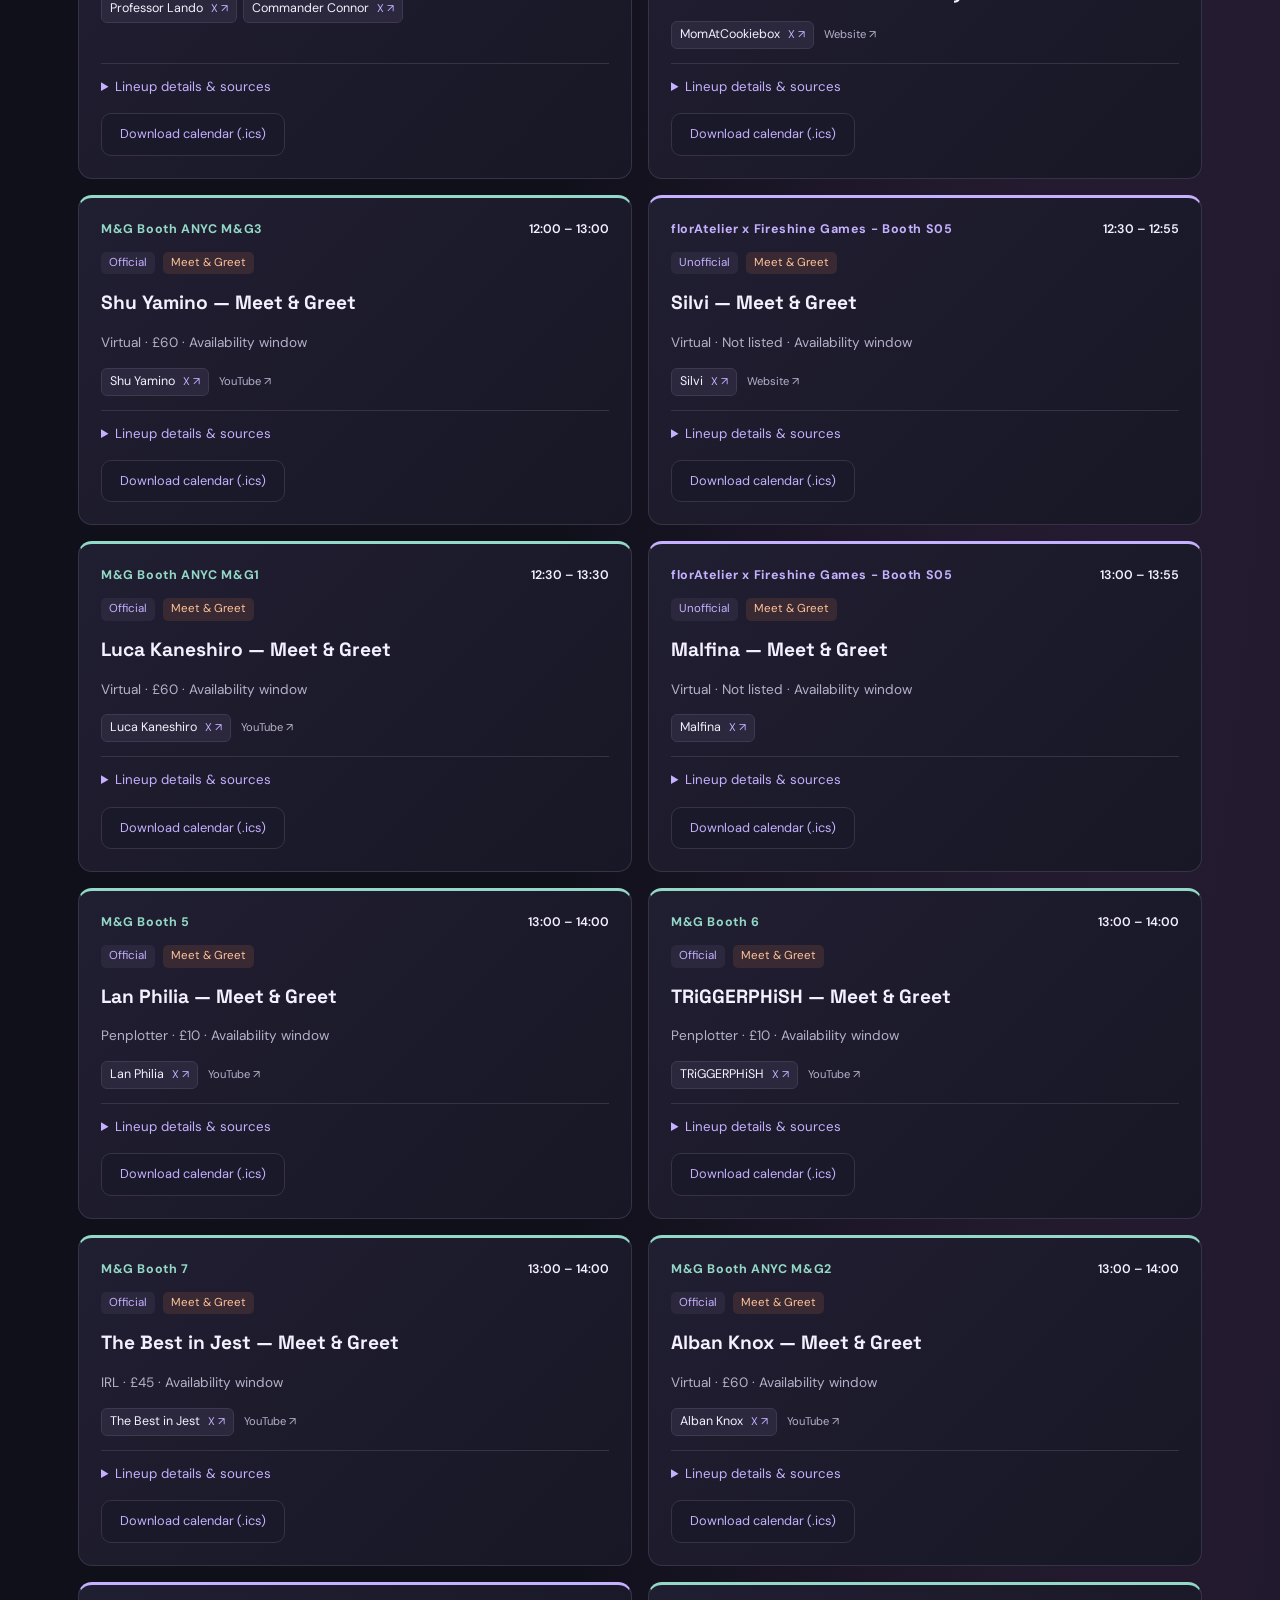
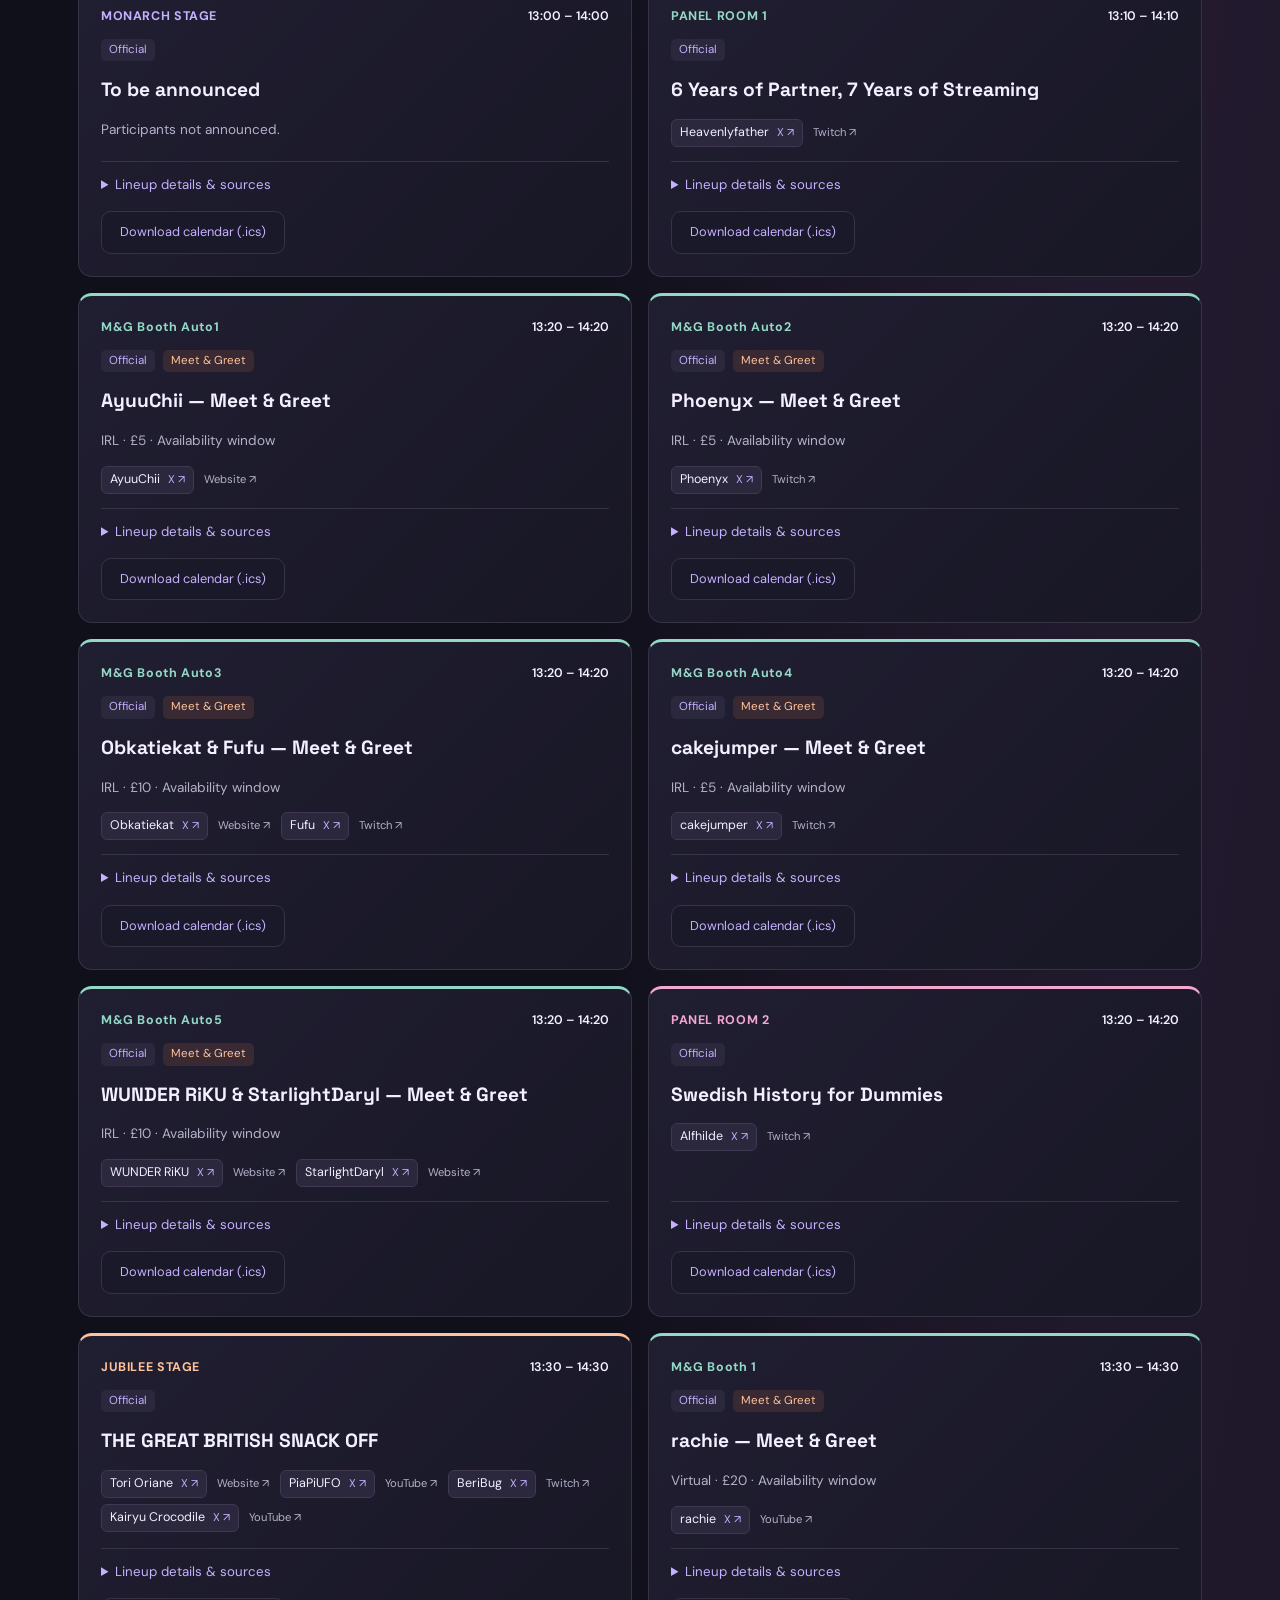
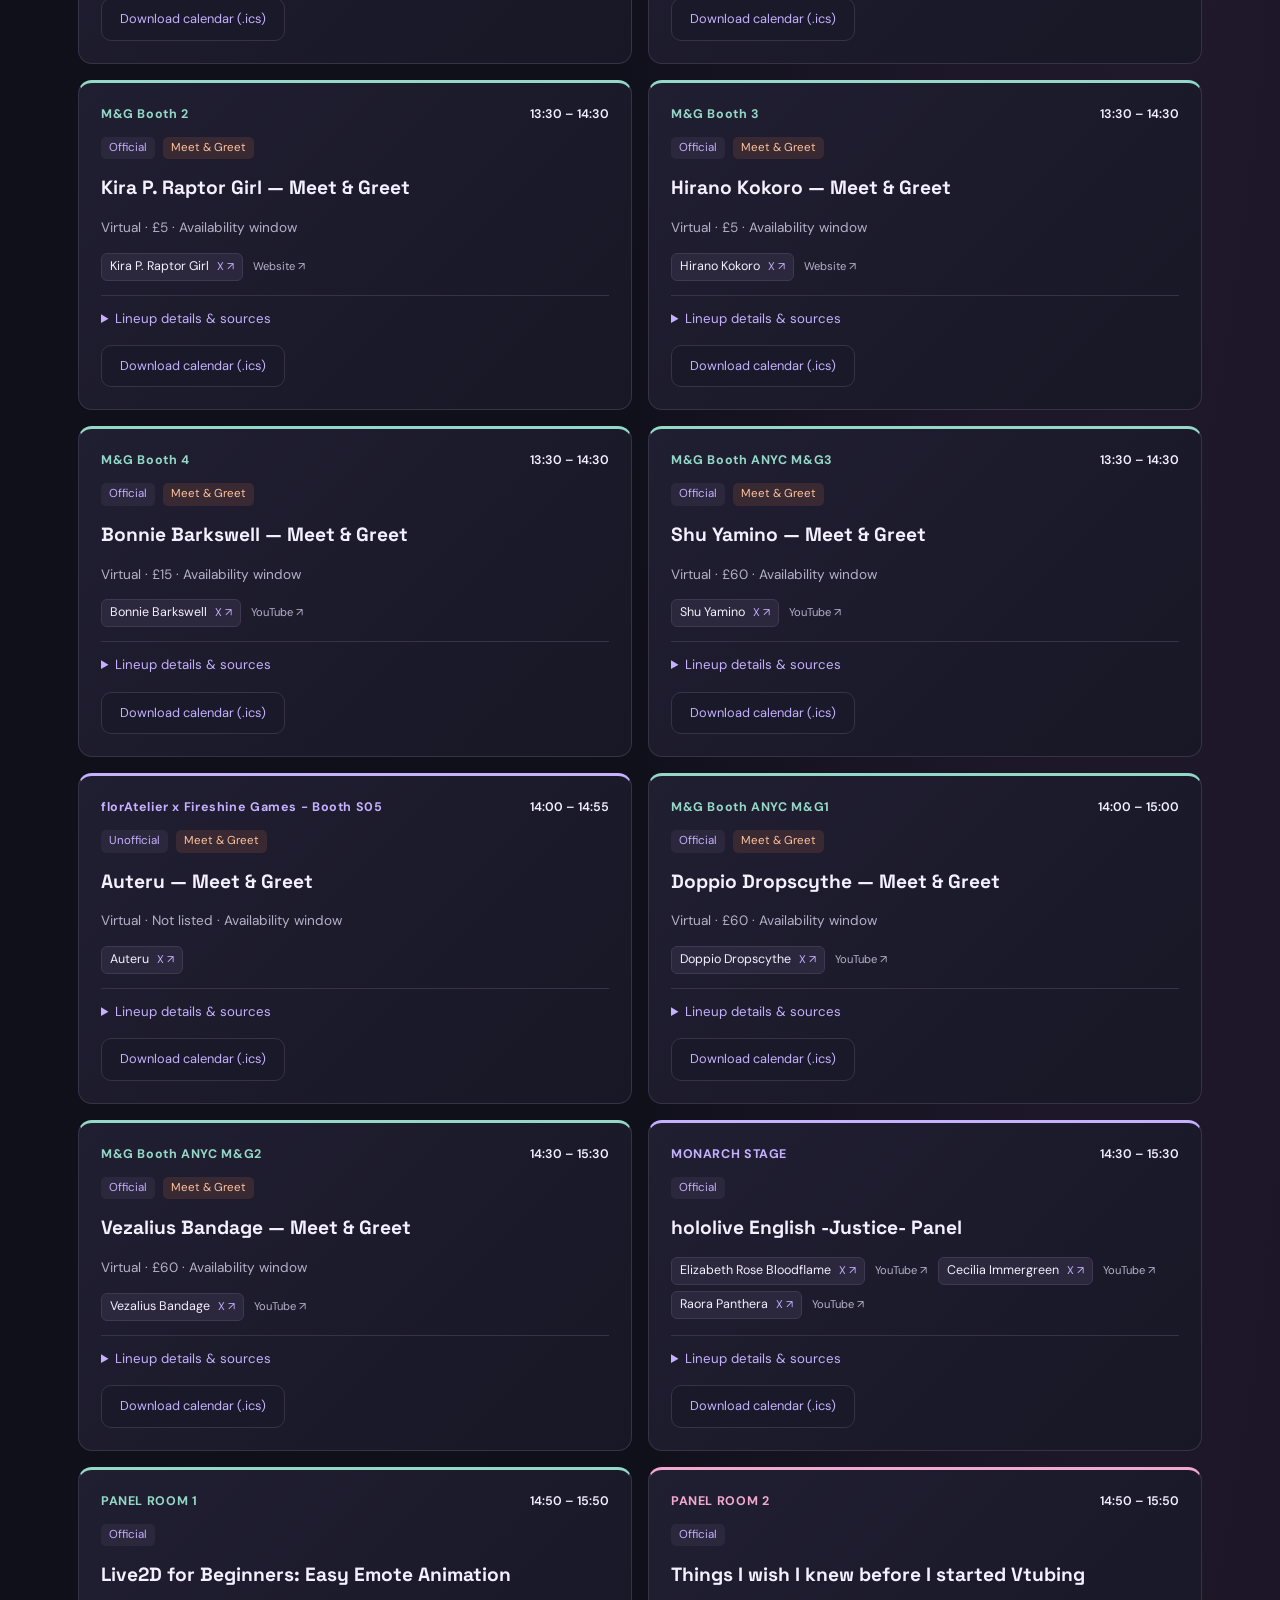
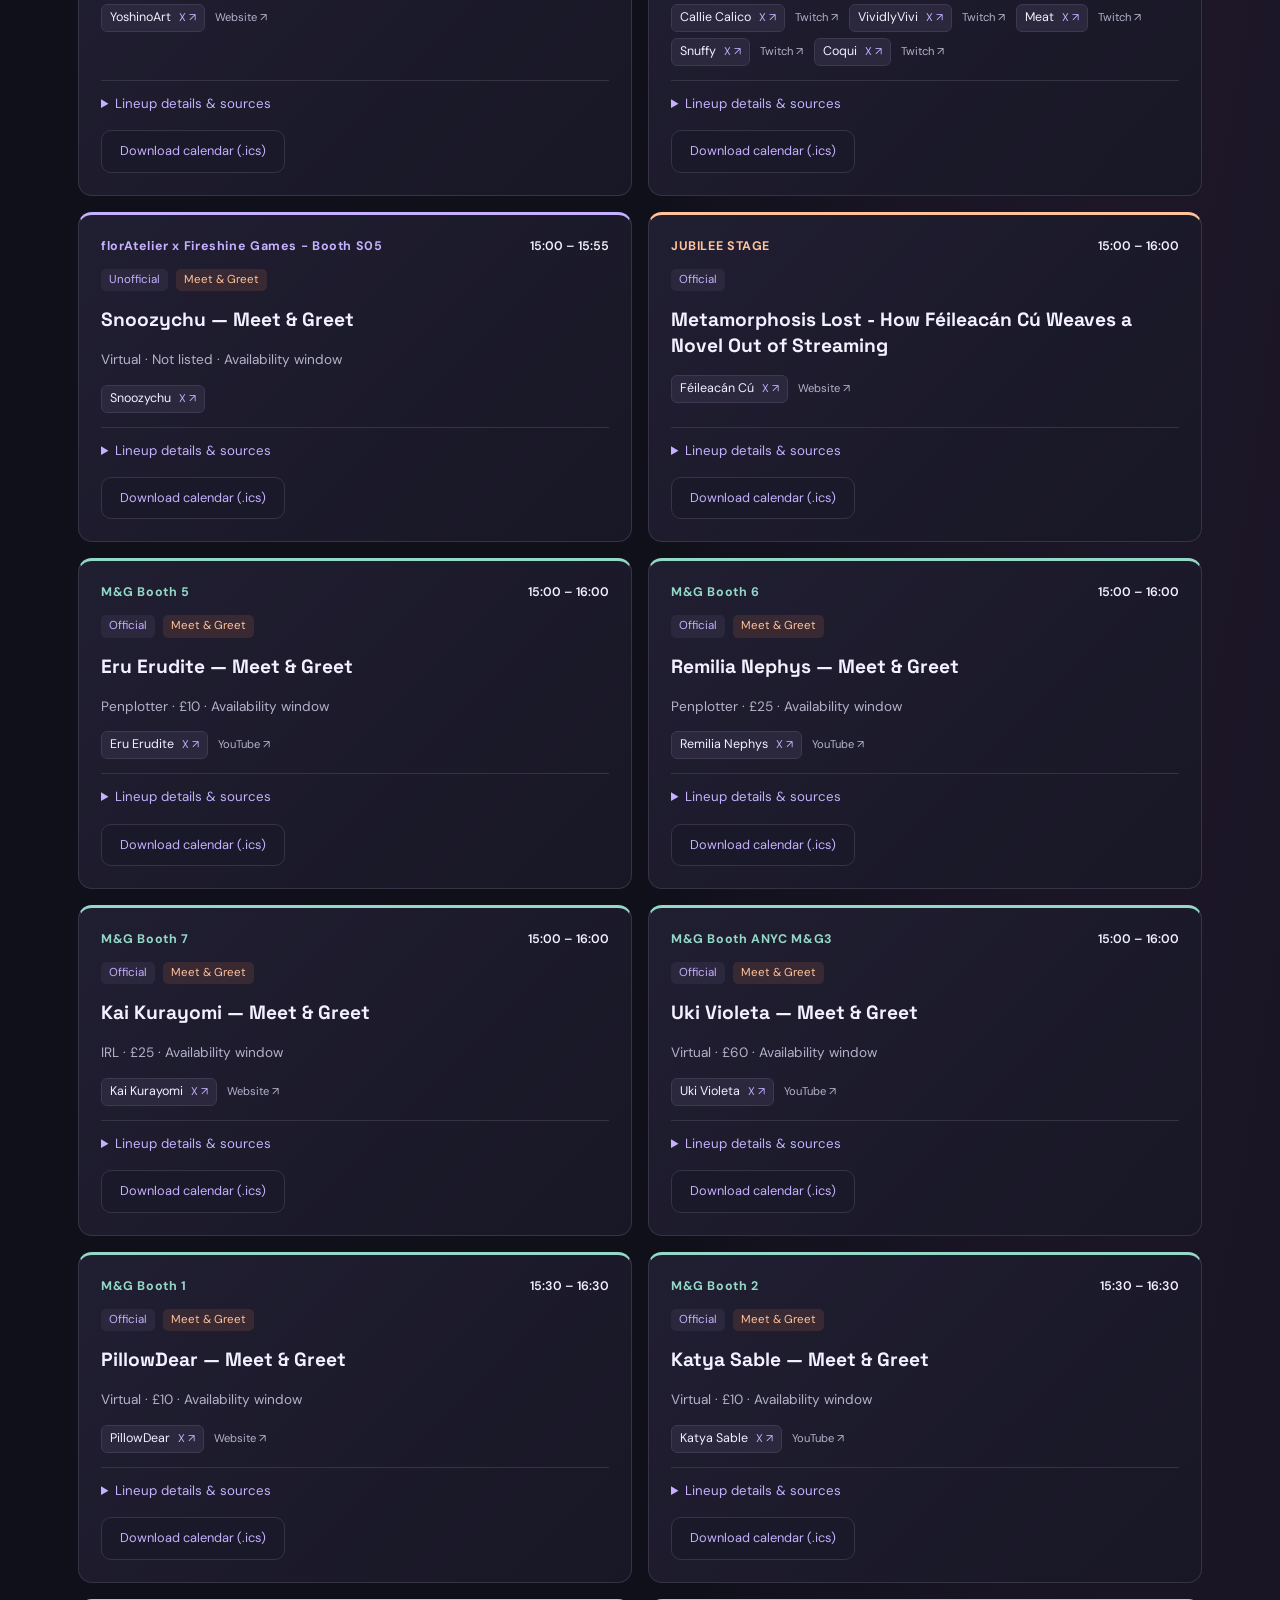
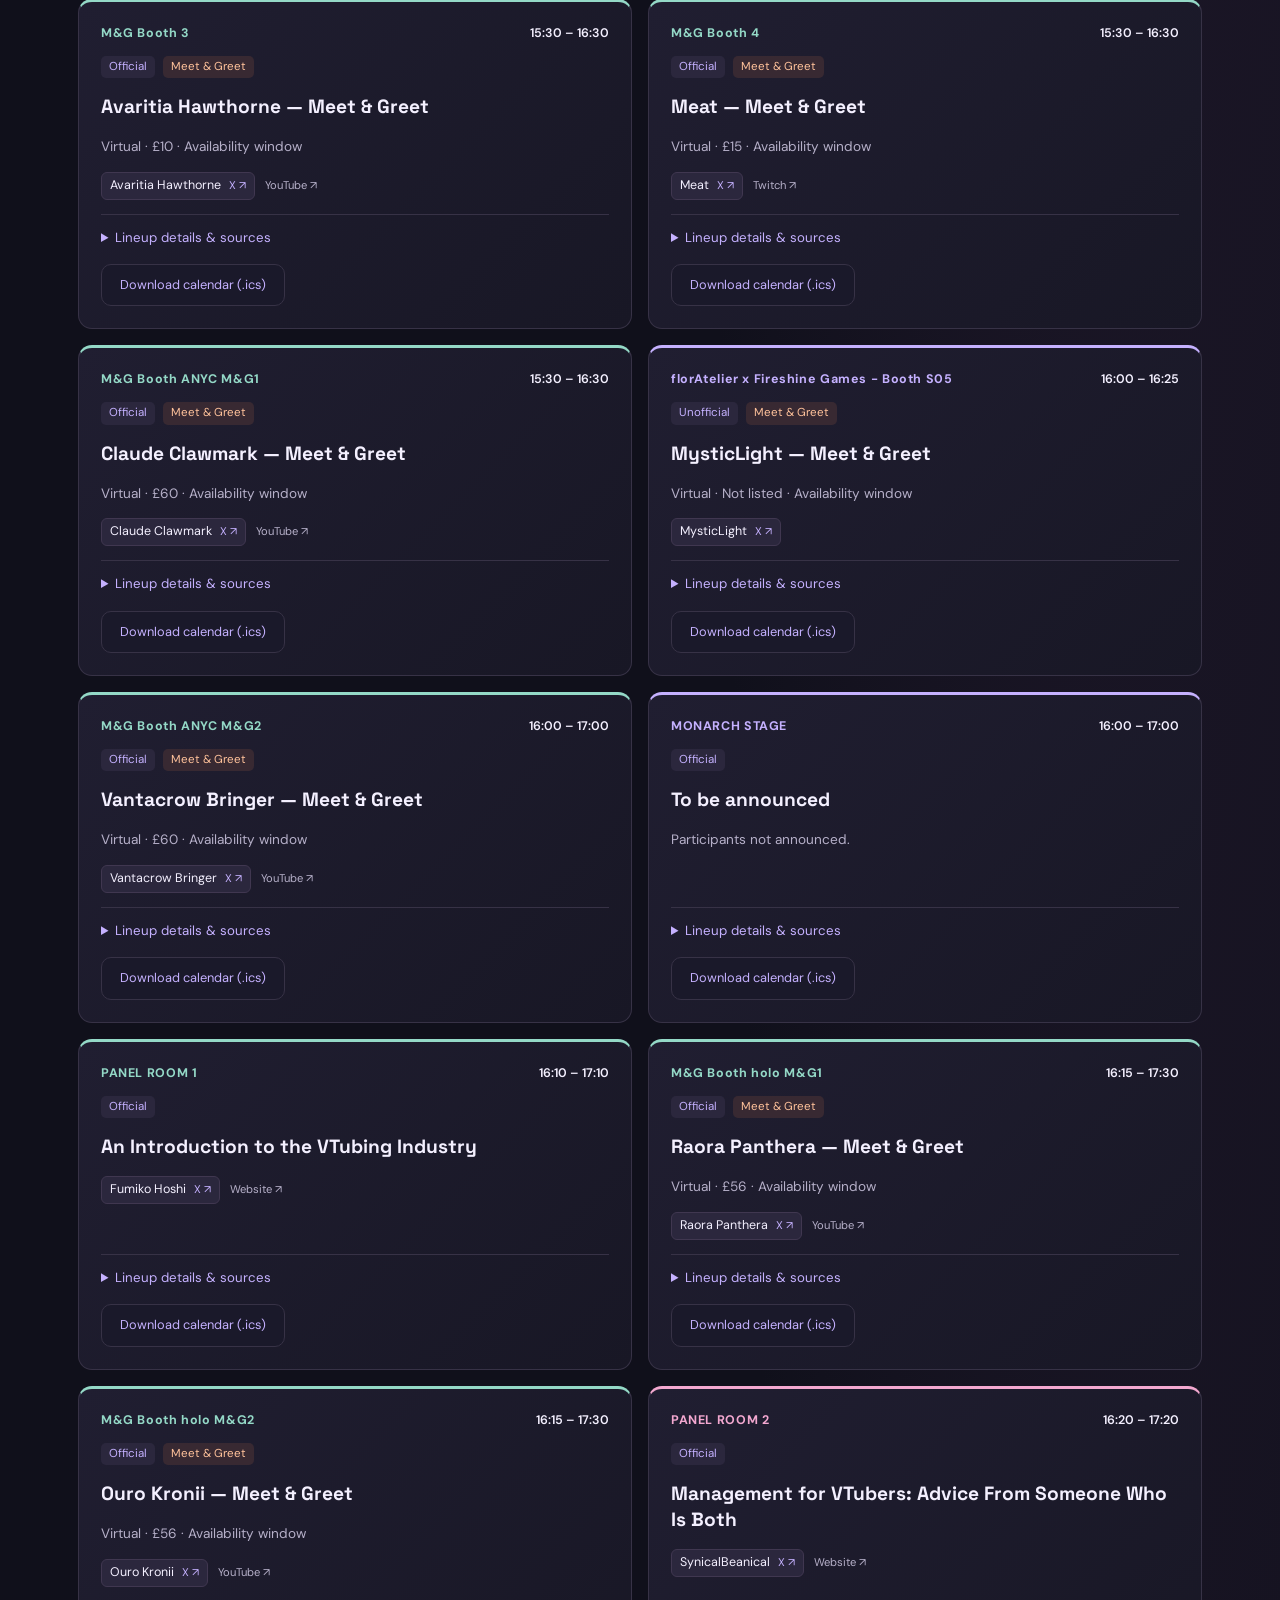
==== commit a6a9ba6e: "Replace opening-hours summary with opening and closing schedule cards" ====
--- a/vexpo-2026/index.html
+++ b/vexpo-2026/index.html
@@ -15,34 +15,6 @@
       <p class="intro">VeXpo 2026 · September 18–20, 2026 · NEC, Birmingham</p>
       <div class="hero-links"><span class="timezone">All times BST · UTC+1</span><a href="https://vexpo.uk/stages-panels" target="_blank" rel="noopener noreferrer">Official schedule ↗</a><a href="schedule.csv" download>Download CSV ↓</a></div>
     </header>
-
-    <section class="opening-hours" aria-labelledby="opening-hours-heading">
-      <h2 id="opening-hours-heading">Show opening hours</h2>
-      <div class="opening-days">
-        <section aria-labelledby="opening-friday">
-          <h3 id="opening-friday">Friday <time datetime="2026-09-18">September 18</time></h3>
-          <dl>
-            <div><dt>General Entry</dt><dd>12:00–19:00</dd></div>
-            <div><dt>Opening Concert</dt><dd>20:00–23:00</dd></div>
-          </dl>
-        </section>
-        <section aria-labelledby="opening-saturday">
-          <h3 id="opening-saturday">Saturday <time datetime="2026-09-19">September 19</time></h3>
-          <dl>
-            <div><dt>Akasupa Entry</dt><dd>09:00–20:00</dd></div>
-            <div><dt>General Entry</dt><dd>11:00–20:00</dd></div>
-            <div><dt>Premium Concert</dt><dd>21:00–23:30</dd></div>
-          </dl>
-        </section>
-        <section aria-labelledby="opening-sunday">
-          <h3 id="opening-sunday">Sunday <time datetime="2026-09-20">September 20</time></h3>
-          <dl>
-            <div><dt>Akasupa Entry</dt><dd>09:00–18:00</dd></div>
-            <div><dt>General Entry</dt><dd>10:00–18:00</dd></div>
-          </dl>
-        </section>
-      </div>
-    </section>
 
     <section class="controls" aria-label="Filter schedule">
       <div class="days" role="group" aria-label="Day"></div>
--- a/assets/styles.css
+++ b/assets/styles.css
@@ -14,5 +14,3 @@
 .social-link{display:inline-flex;align-items:center;gap:8px;color:var(--text);text-decoration:none;overflow-wrap:anywhere}.social-link:hover{border-color:var(--accent);background:#373047}.social-label{color:var(--accent);font-size:.7rem;white-space:nowrap}
 
 .person-group{display:inline-flex;align-items:center;flex-wrap:wrap;gap:5px;max-width:100%}.primary-social{font-size:.7rem;padding:5px;color:var(--muted);text-decoration:none}.primary-social:hover{text-decoration:underline}.primary-social:focus-visible{outline:2px solid currentColor;outline-offset:2px;border-radius:3px}
-
-.opening-hours{margin:0 0 28px}.opening-hours h2{font-family:'Space Grotesk',sans-serif;font-size:1.15rem;margin:0 0 12px}.opening-days{display:grid;grid-template-columns:repeat(3,minmax(0,1fr));gap:14px}.opening-days section{background:var(--surface);border:1px solid var(--line);border-radius:12px;padding:16px}.opening-days h3{font-size:.95rem;margin:0 0 12px}.opening-days time{display:block;color:var(--muted);font-size:.78rem;font-weight:400}.opening-days dl{margin:0;font-size:.8rem}.opening-days dl div{display:flex;justify-content:space-between;gap:12px;margin-top:7px}.opening-days dt{color:var(--muted)}.opening-days dd{margin:0;white-space:nowrap;font-variant-numeric:tabular-nums}@media(max-width:900px){.opening-days{grid-template-columns:1fr}}
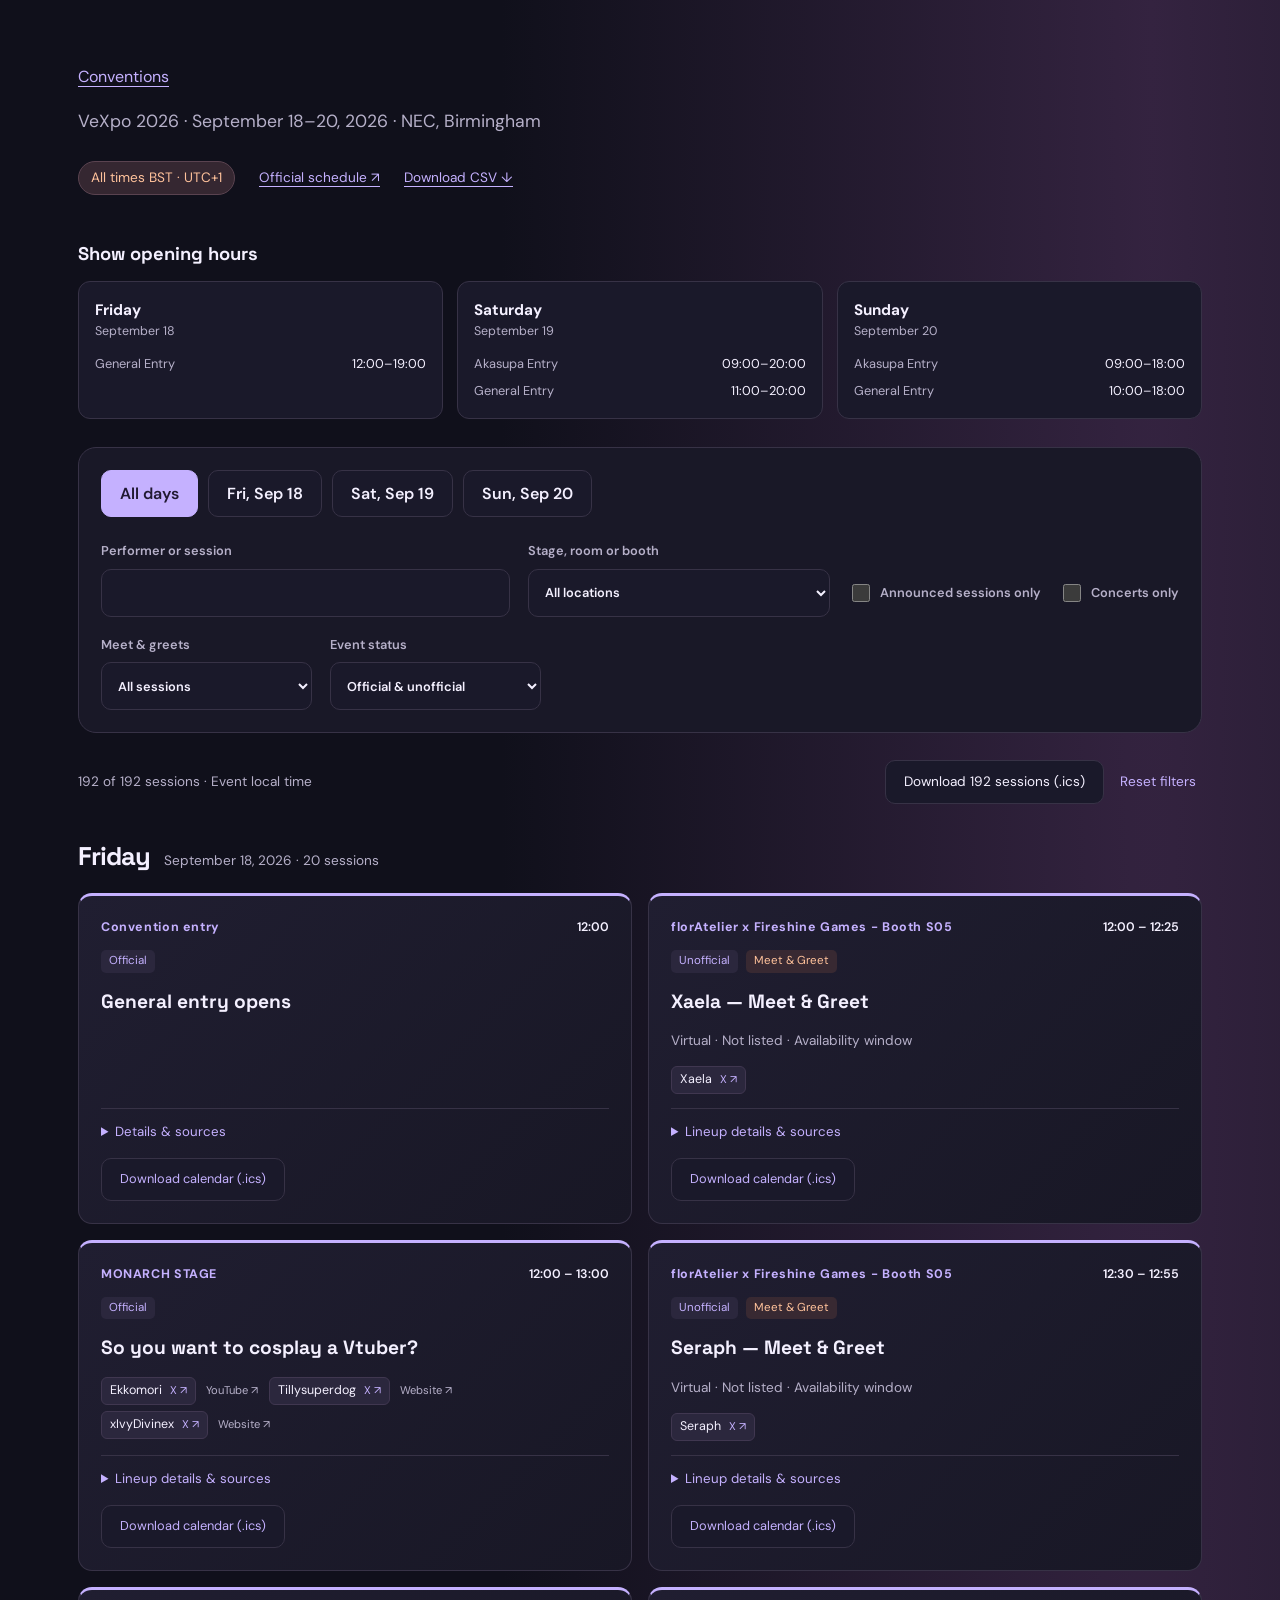
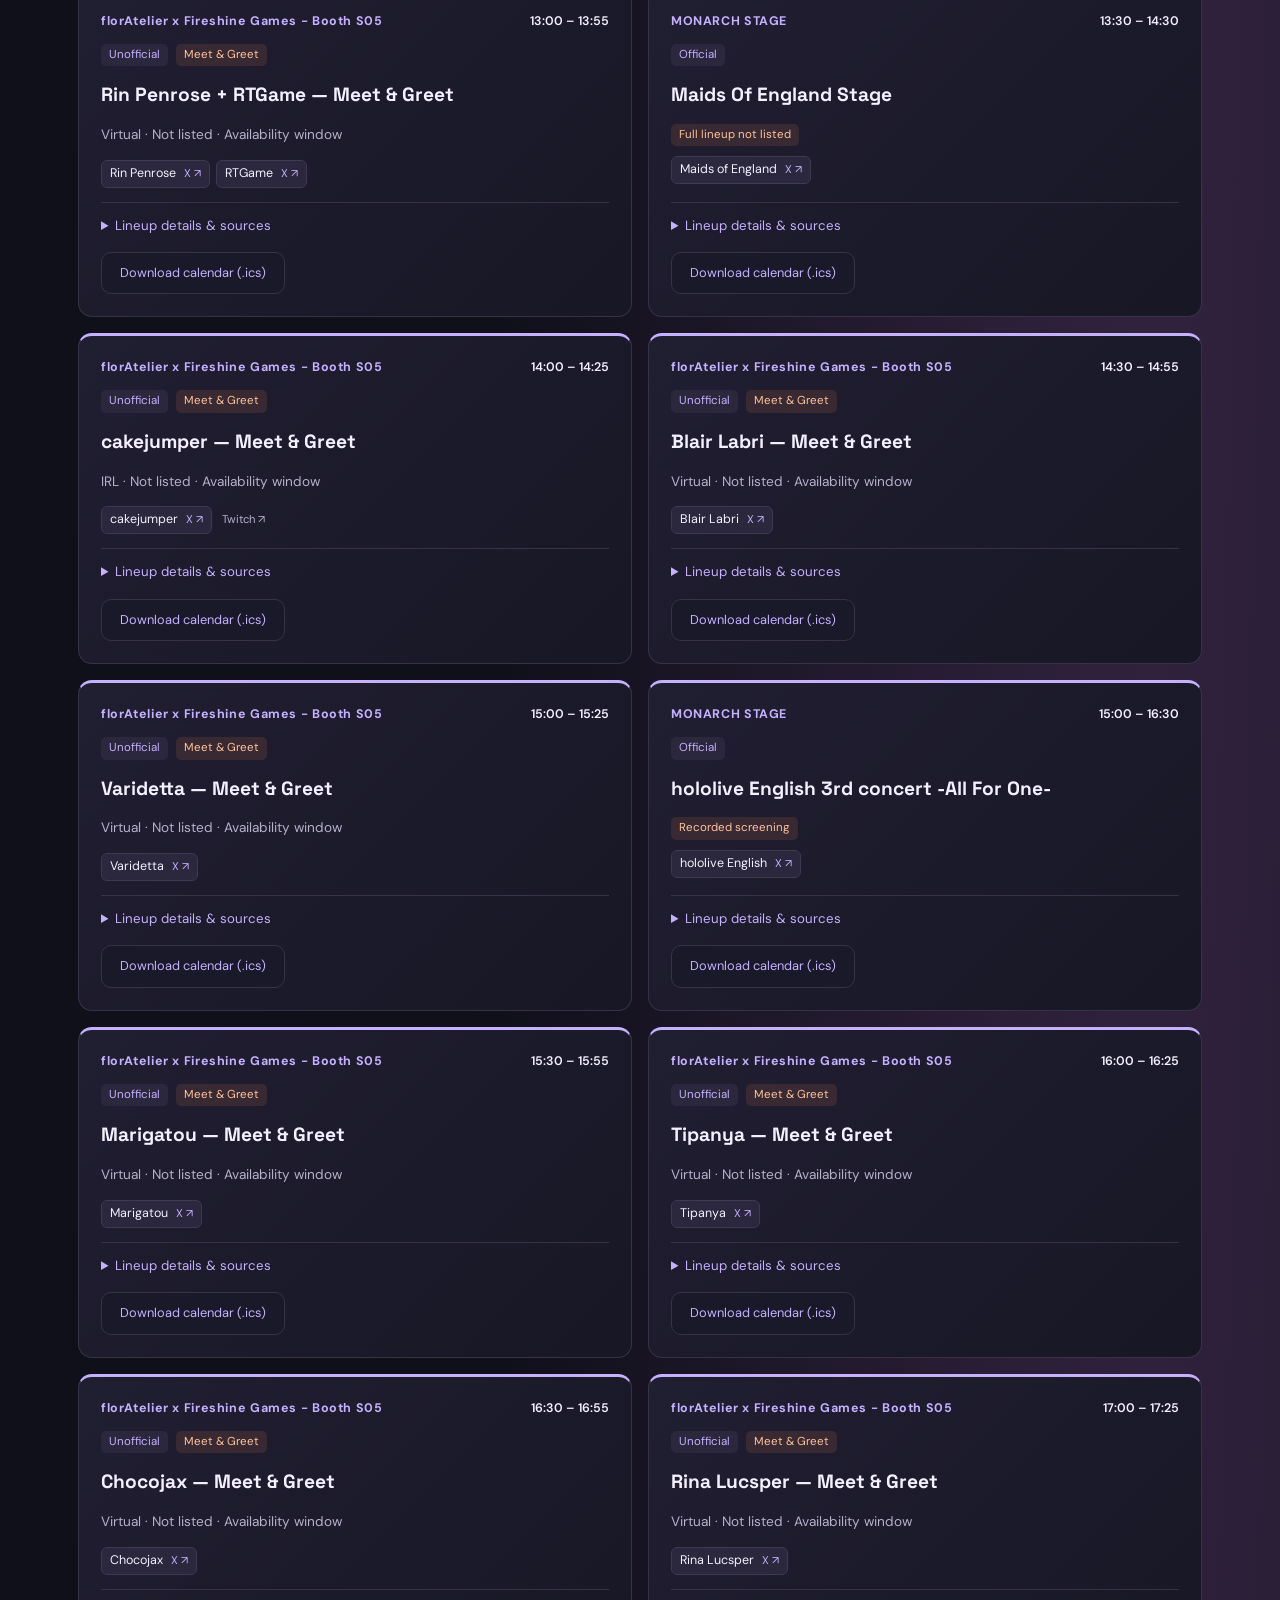
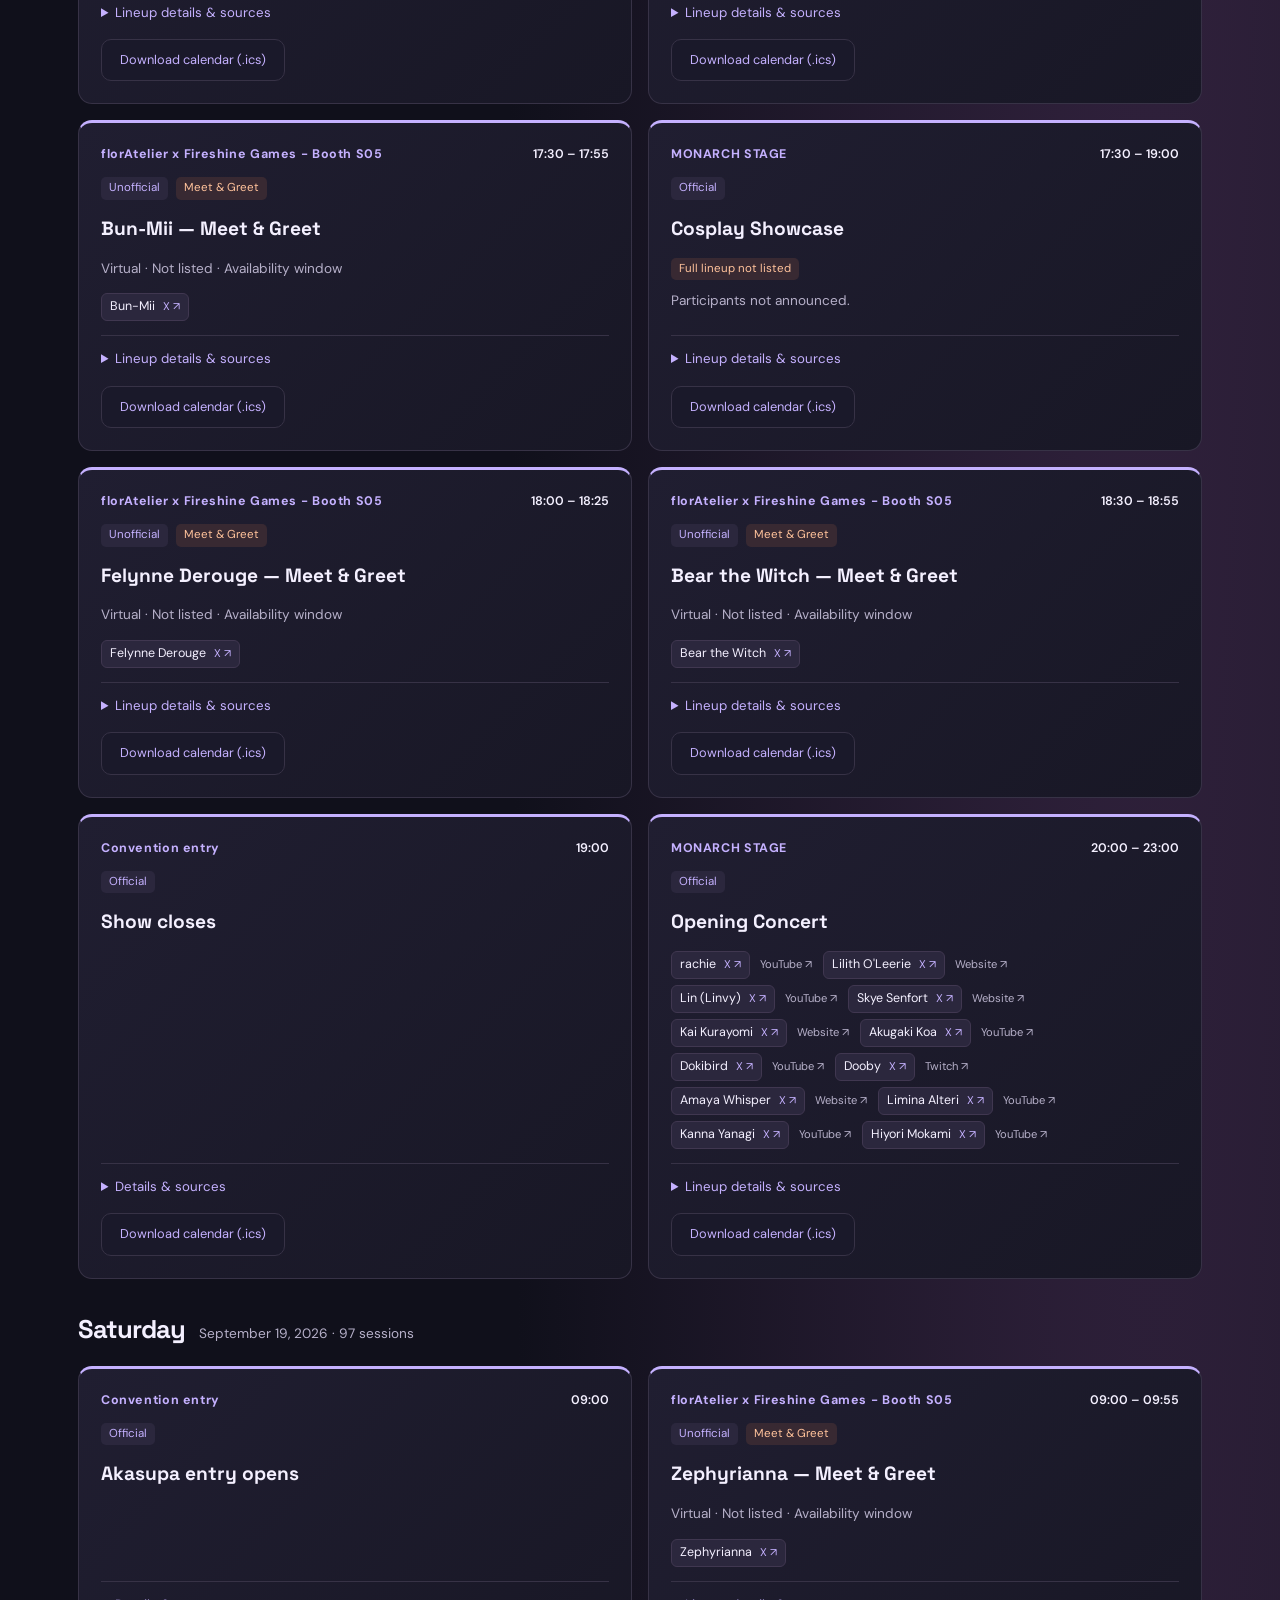
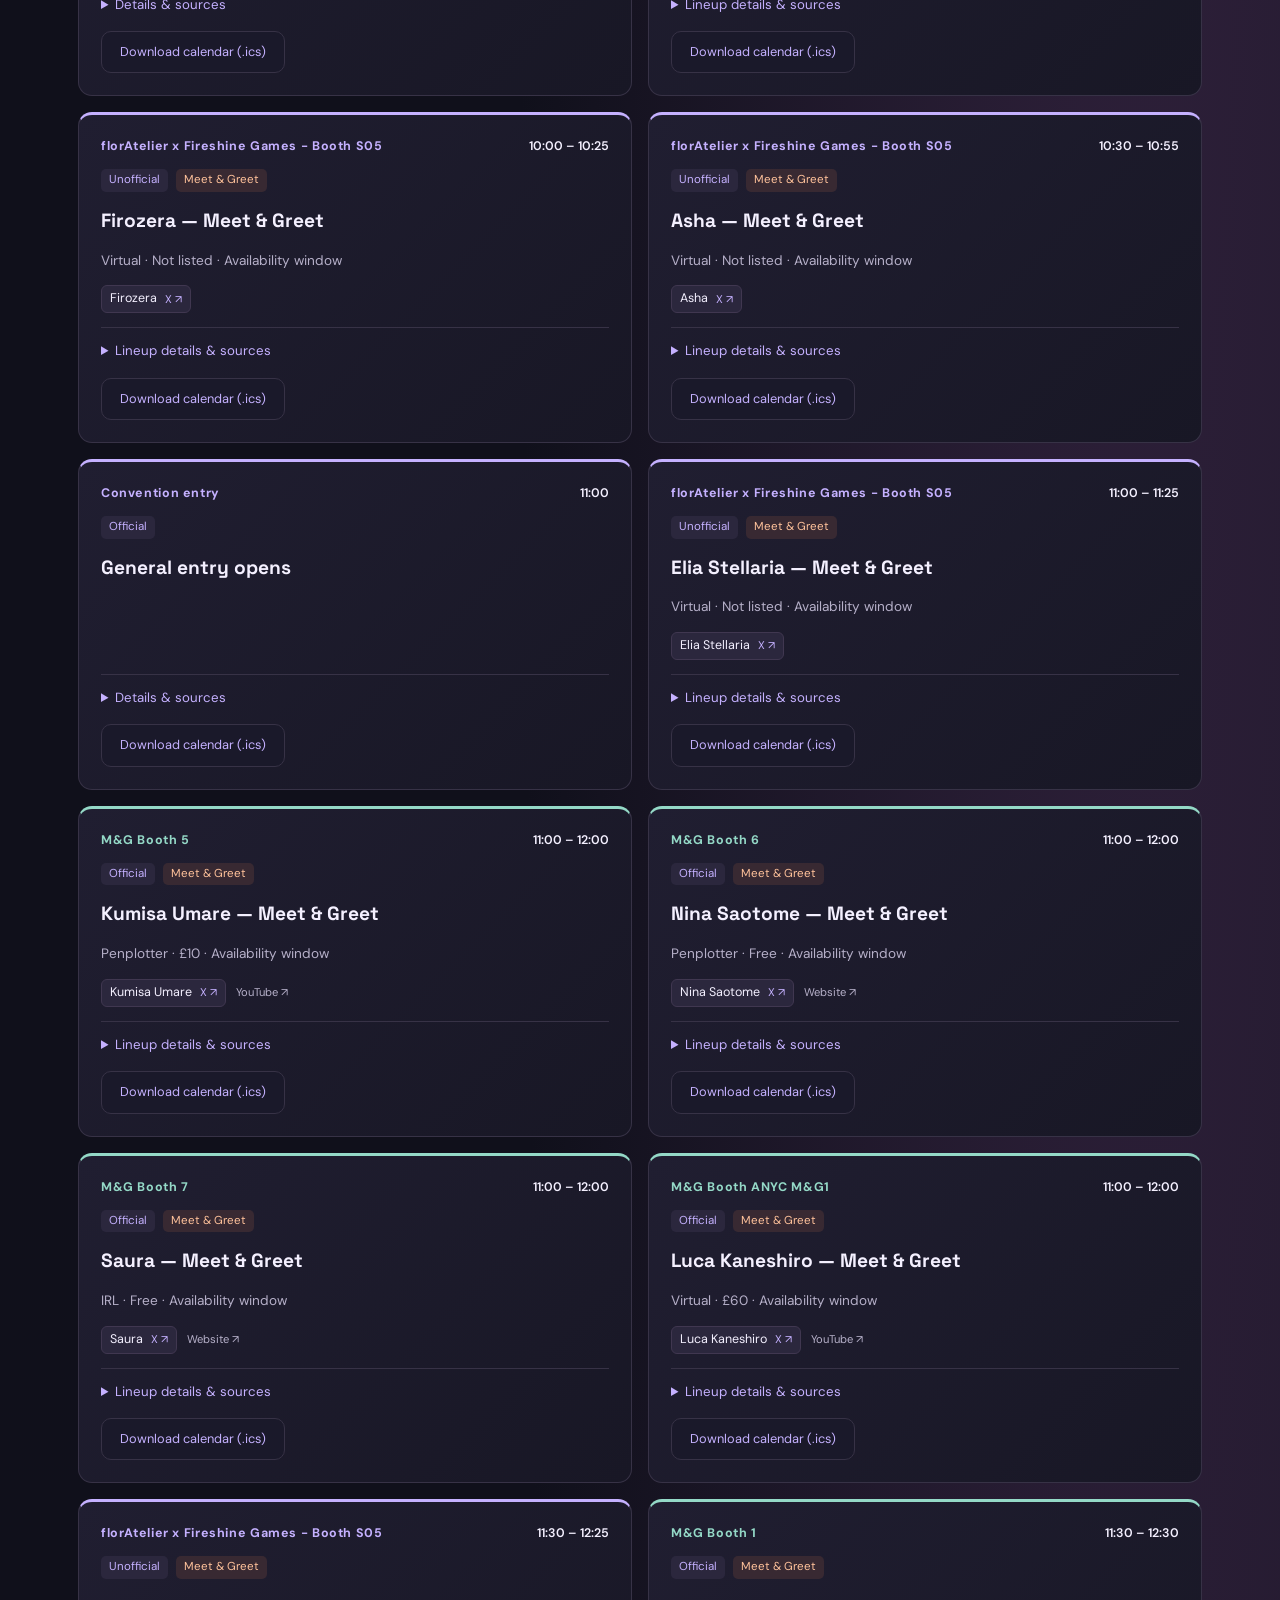
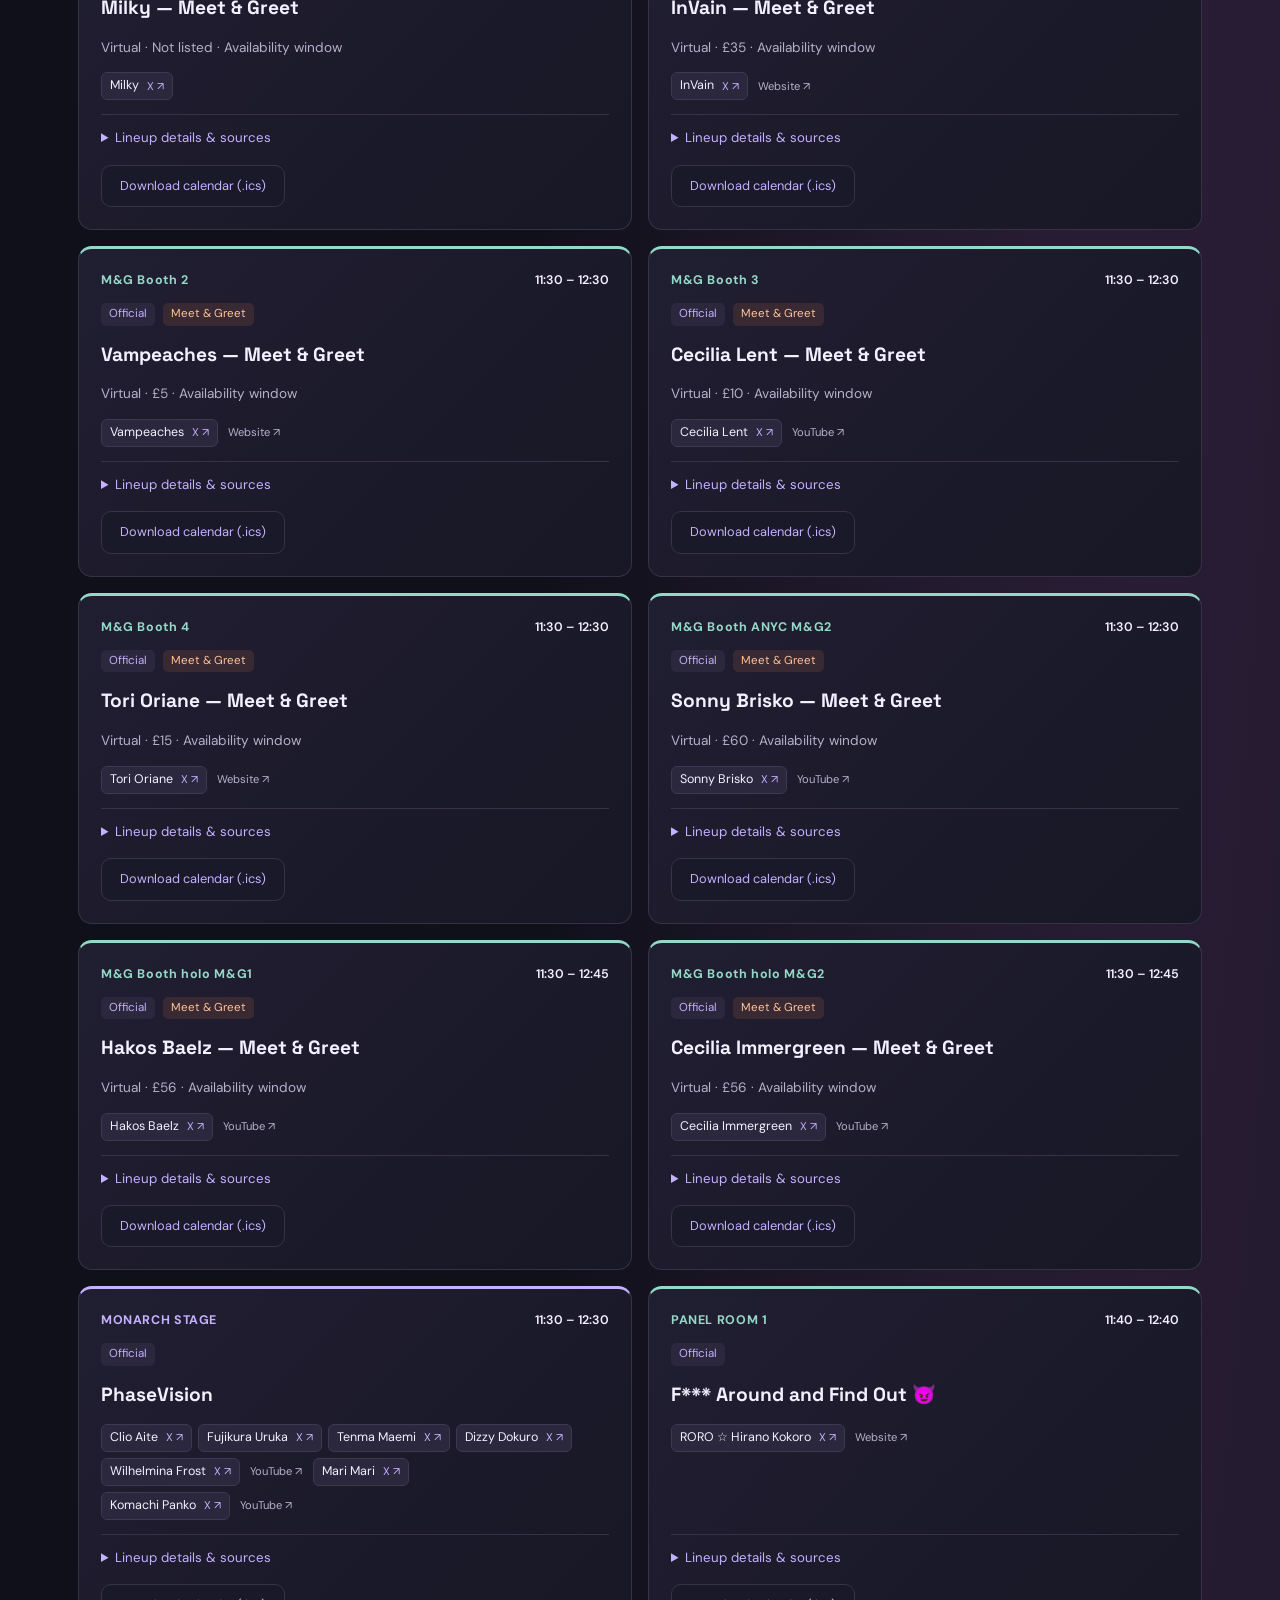
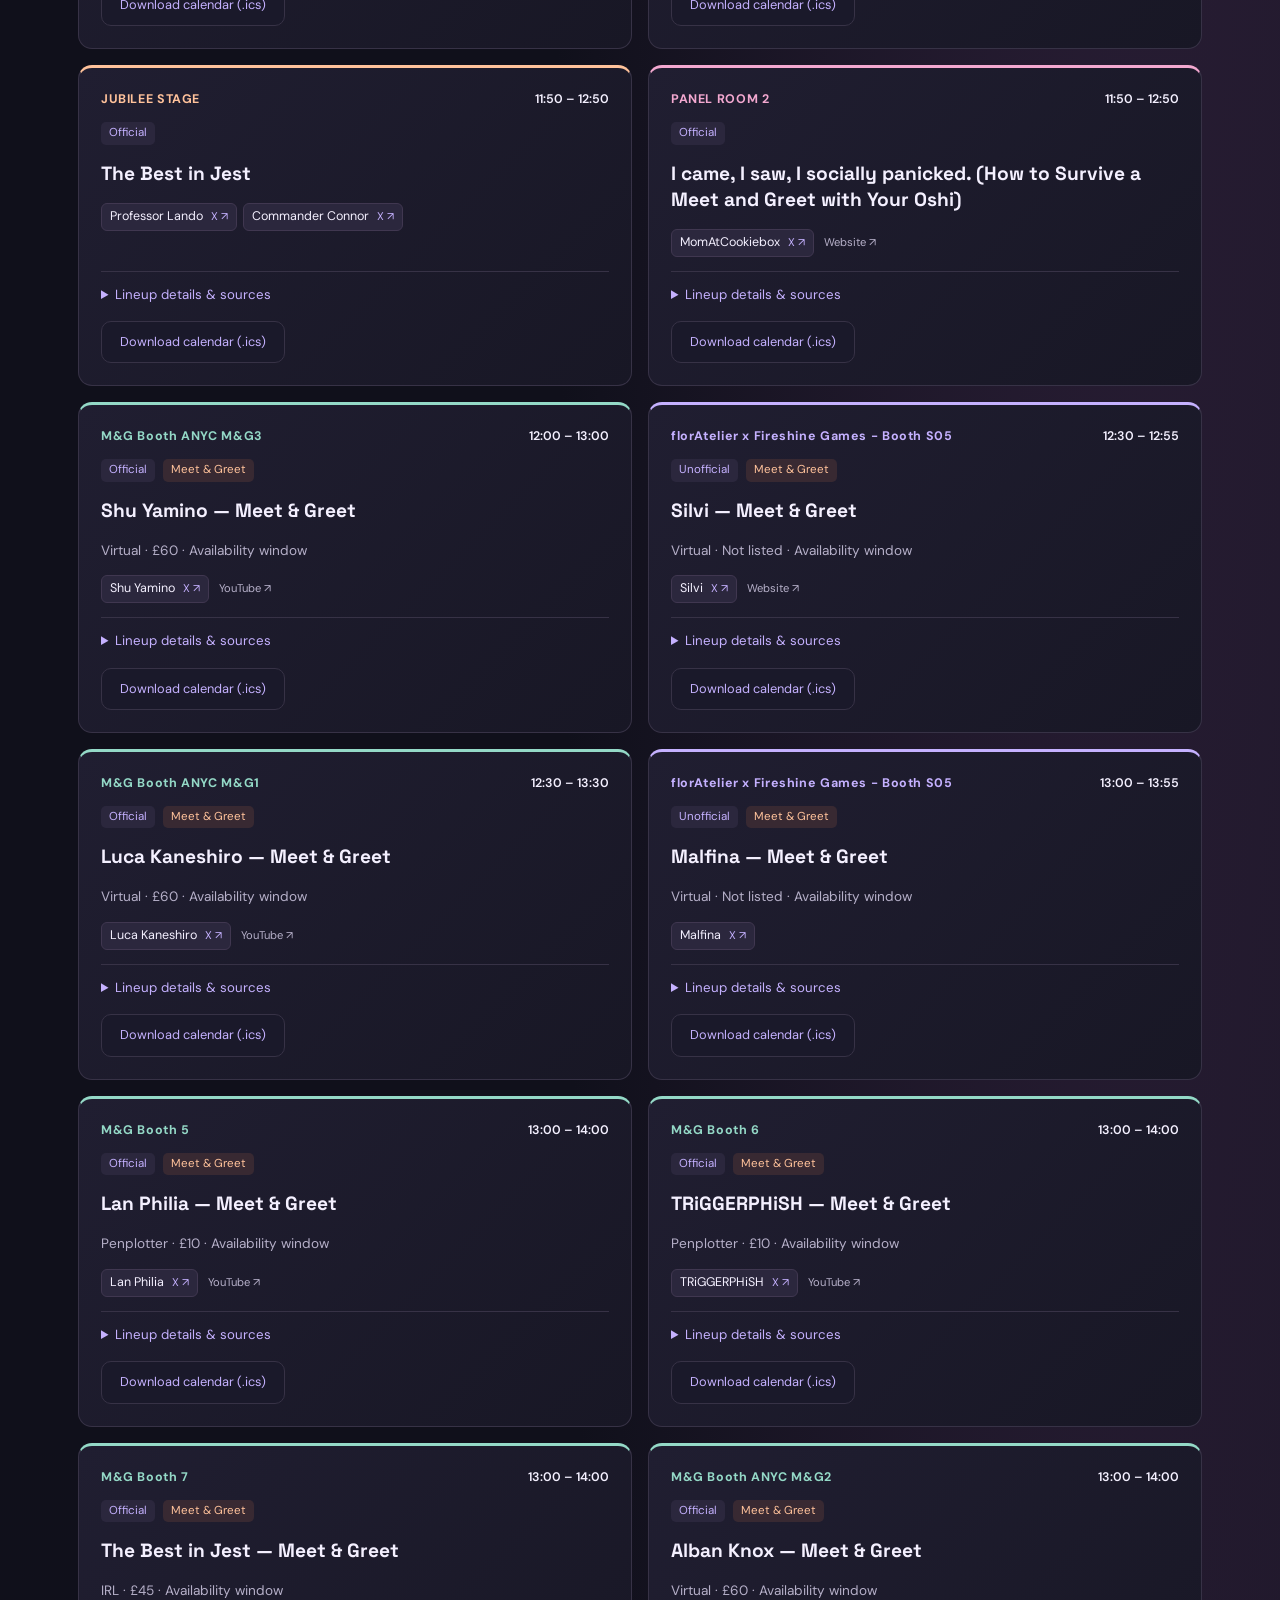
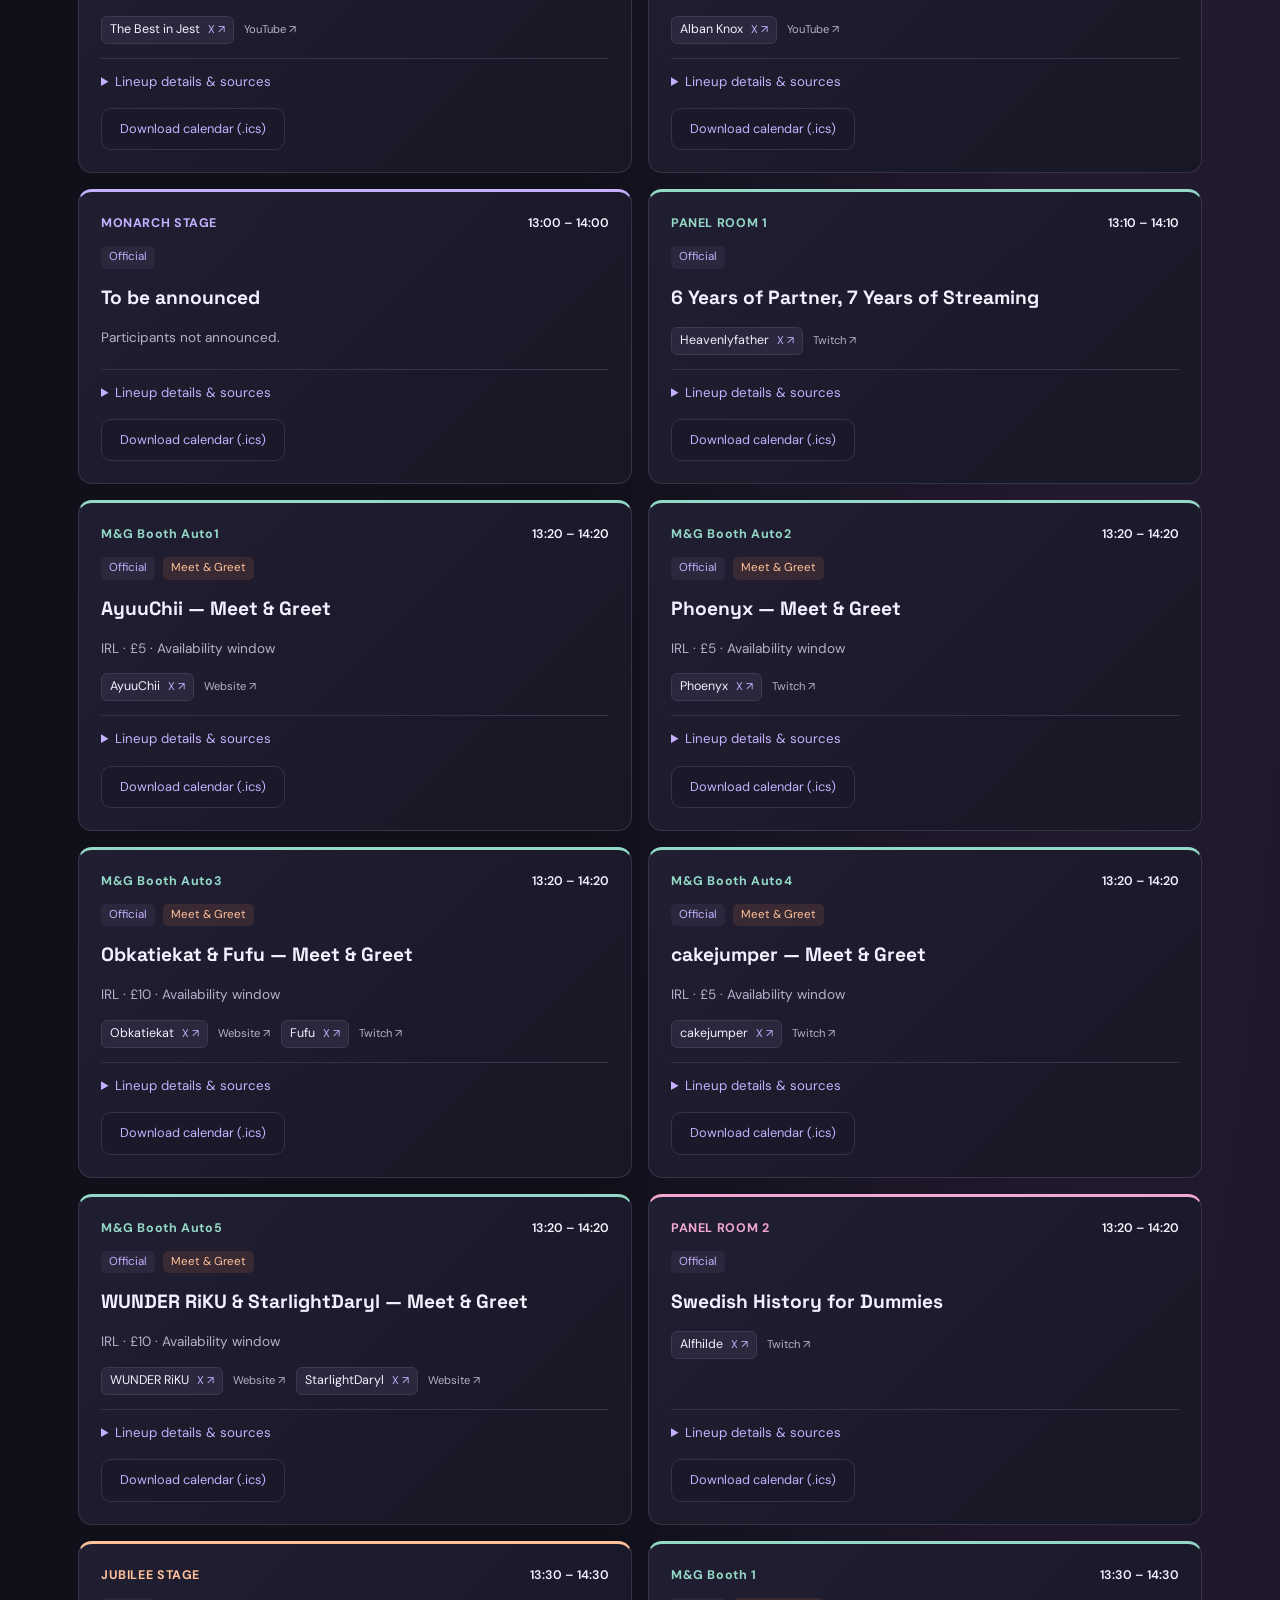
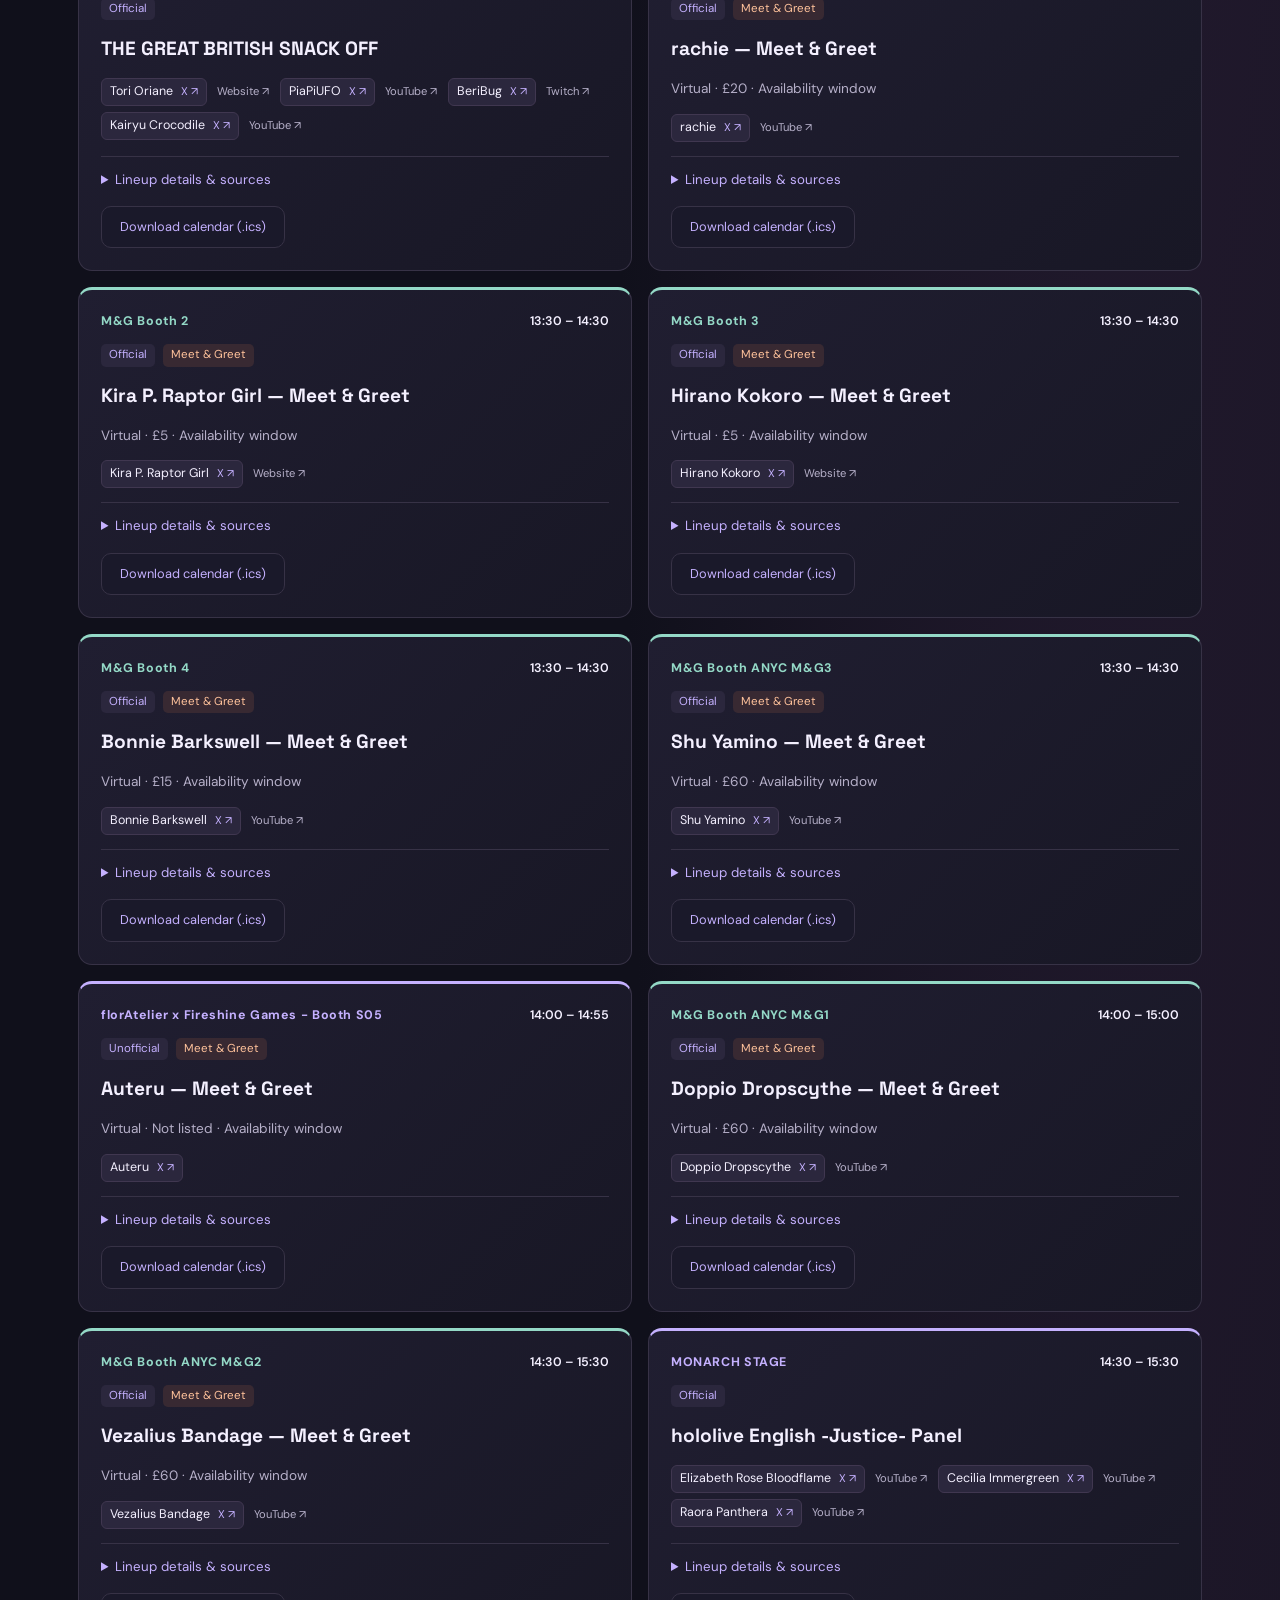
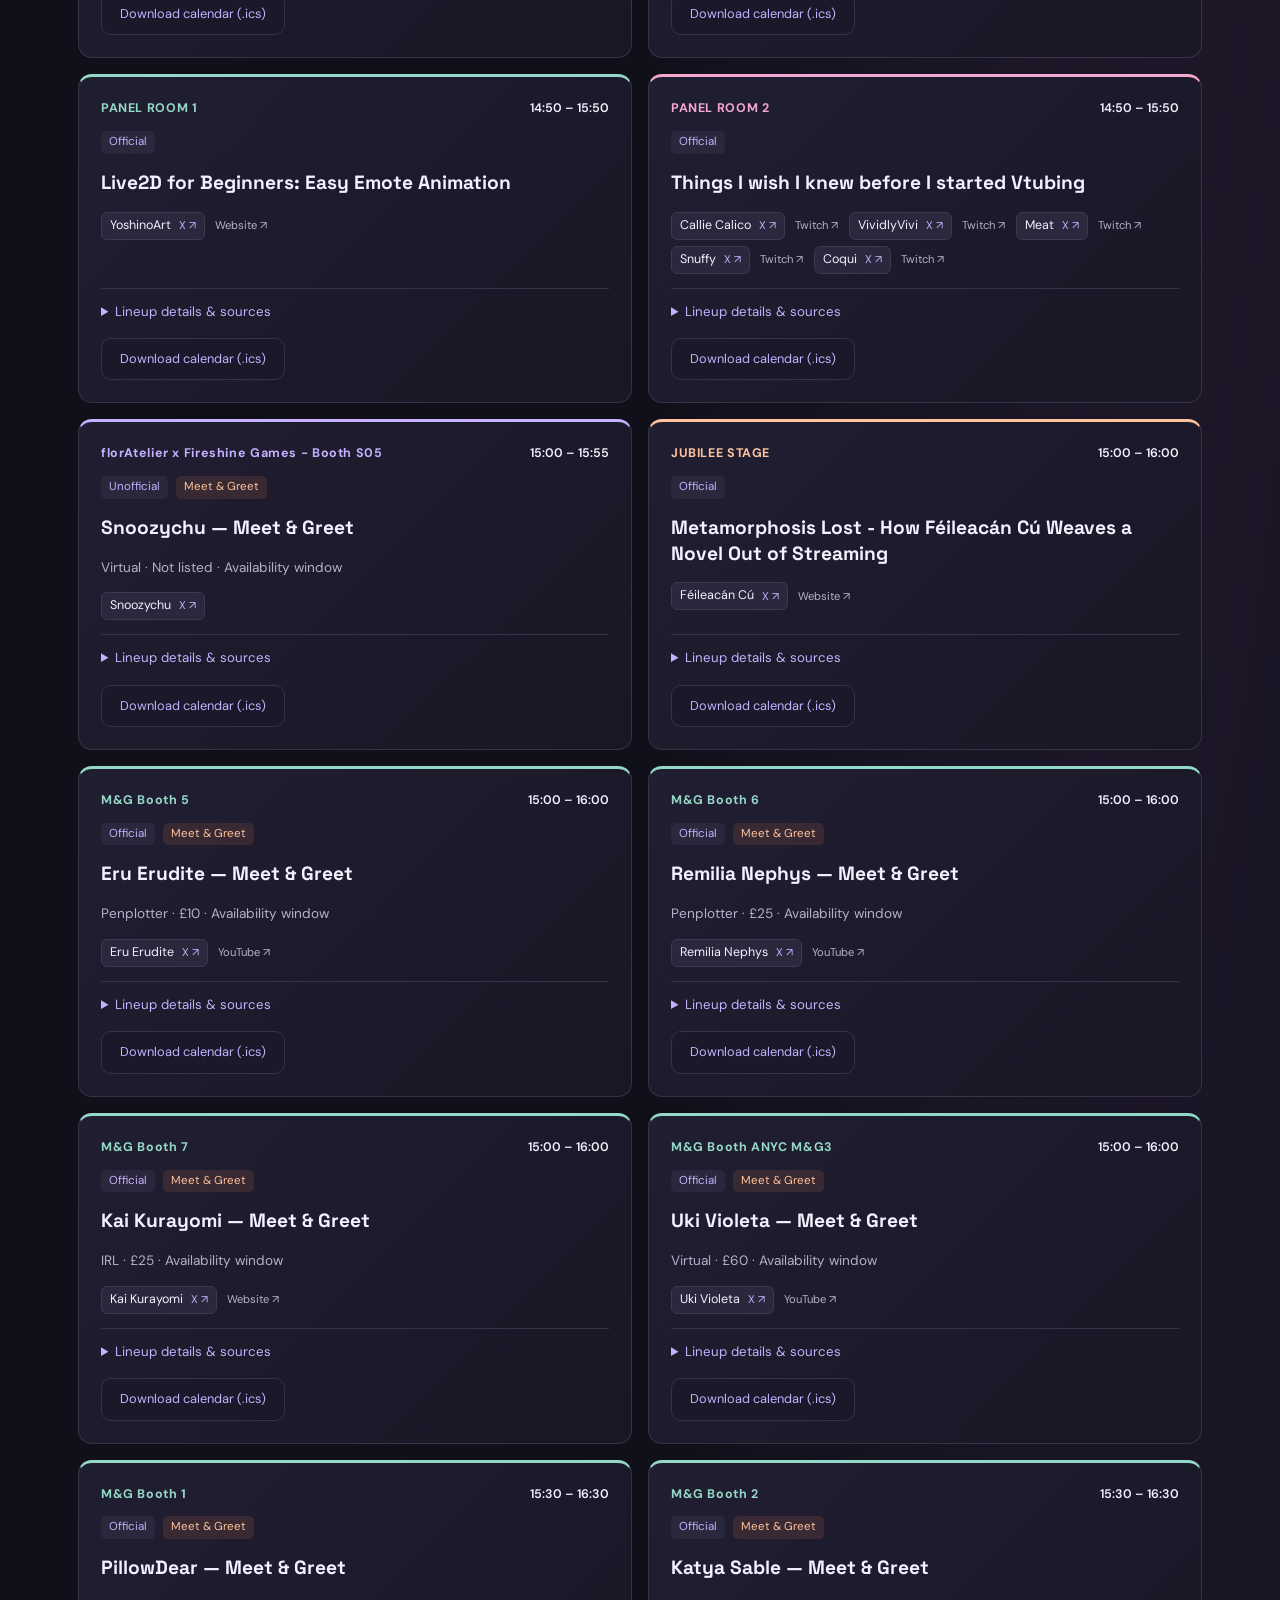
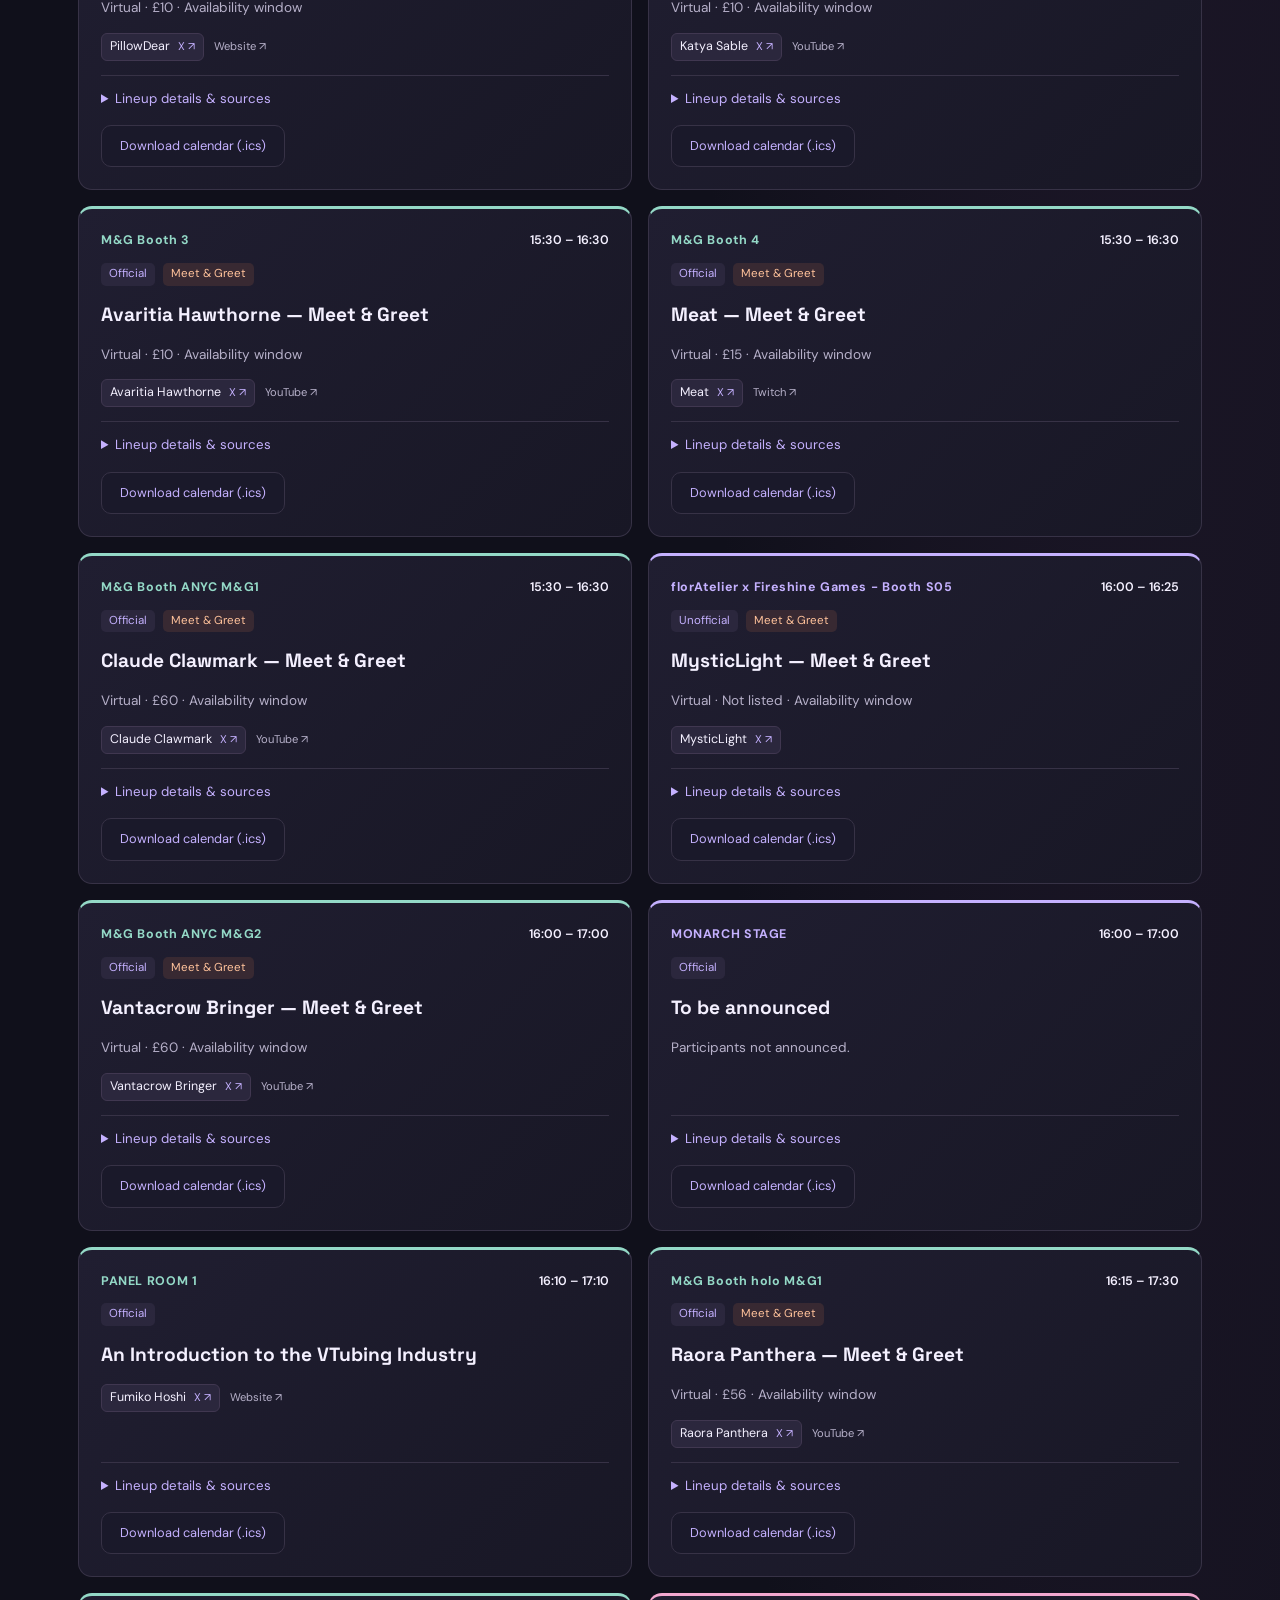
==== commit de19da8b: "Restore entry hours cards above the schedule" ====
--- a/vexpo-2026/index.html
+++ b/vexpo-2026/index.html
@@ -15,6 +15,32 @@
       <p class="intro">VeXpo 2026 · September 18–20, 2026 · NEC, Birmingham</p>
       <div class="hero-links"><span class="timezone">All times BST · UTC+1</span><a href="https://vexpo.uk/stages-panels" target="_blank" rel="noopener noreferrer">Official schedule ↗</a><a href="schedule.csv" download>Download CSV ↓</a></div>
     </header>
+
+    <section class="opening-hours" aria-labelledby="opening-hours-heading">
+      <h2 id="opening-hours-heading">Show opening hours</h2>
+      <div class="opening-days">
+        <section aria-labelledby="opening-friday">
+          <h3 id="opening-friday">Friday <time datetime="2026-09-18">September 18</time></h3>
+          <dl>
+            <div><dt>General Entry</dt><dd>12:00–19:00</dd></div>
+          </dl>
+        </section>
+        <section aria-labelledby="opening-saturday">
+          <h3 id="opening-saturday">Saturday <time datetime="2026-09-19">September 19</time></h3>
+          <dl>
+            <div><dt>Akasupa Entry</dt><dd>09:00–20:00</dd></div>
+            <div><dt>General Entry</dt><dd>11:00–20:00</dd></div>
+          </dl>
+        </section>
+        <section aria-labelledby="opening-sunday">
+          <h3 id="opening-sunday">Sunday <time datetime="2026-09-20">September 20</time></h3>
+          <dl>
+            <div><dt>Akasupa Entry</dt><dd>09:00–18:00</dd></div>
+            <div><dt>General Entry</dt><dd>10:00–18:00</dd></div>
+          </dl>
+        </section>
+      </div>
+    </section>
 
     <section class="controls" aria-label="Filter schedule">
       <div class="days" role="group" aria-label="Day"></div>
--- a/assets/styles.css
+++ b/assets/styles.css
@@ -14,3 +14,5 @@
 .social-link{display:inline-flex;align-items:center;gap:8px;color:var(--text);text-decoration:none;overflow-wrap:anywhere}.social-link:hover{border-color:var(--accent);background:#373047}.social-label{color:var(--accent);font-size:.7rem;white-space:nowrap}
 
 .person-group{display:inline-flex;align-items:center;flex-wrap:wrap;gap:5px;max-width:100%}.primary-social{font-size:.7rem;padding:5px;color:var(--muted);text-decoration:none}.primary-social:hover{text-decoration:underline}.primary-social:focus-visible{outline:2px solid currentColor;outline-offset:2px;border-radius:3px}
+
+.opening-hours{margin:0 0 28px}.opening-hours h2{font-family:'Space Grotesk',sans-serif;font-size:1.15rem;margin:0 0 12px}.opening-days{display:grid;grid-template-columns:repeat(3,minmax(0,1fr));gap:14px}.opening-days section{background:var(--surface);border:1px solid var(--line);border-radius:12px;padding:16px}.opening-days h3{font-size:.95rem;margin:0 0 12px}.opening-days time{display:block;color:var(--muted);font-size:.78rem;font-weight:400}.opening-days dl{margin:0;font-size:.8rem}.opening-days dl div{display:flex;justify-content:space-between;gap:12px;margin-top:7px}.opening-days dt{color:var(--muted)}.opening-days dd{margin:0;white-space:nowrap;font-variant-numeric:tabular-nums}@media(max-width:900px){.opening-days{grid-template-columns:1fr}}
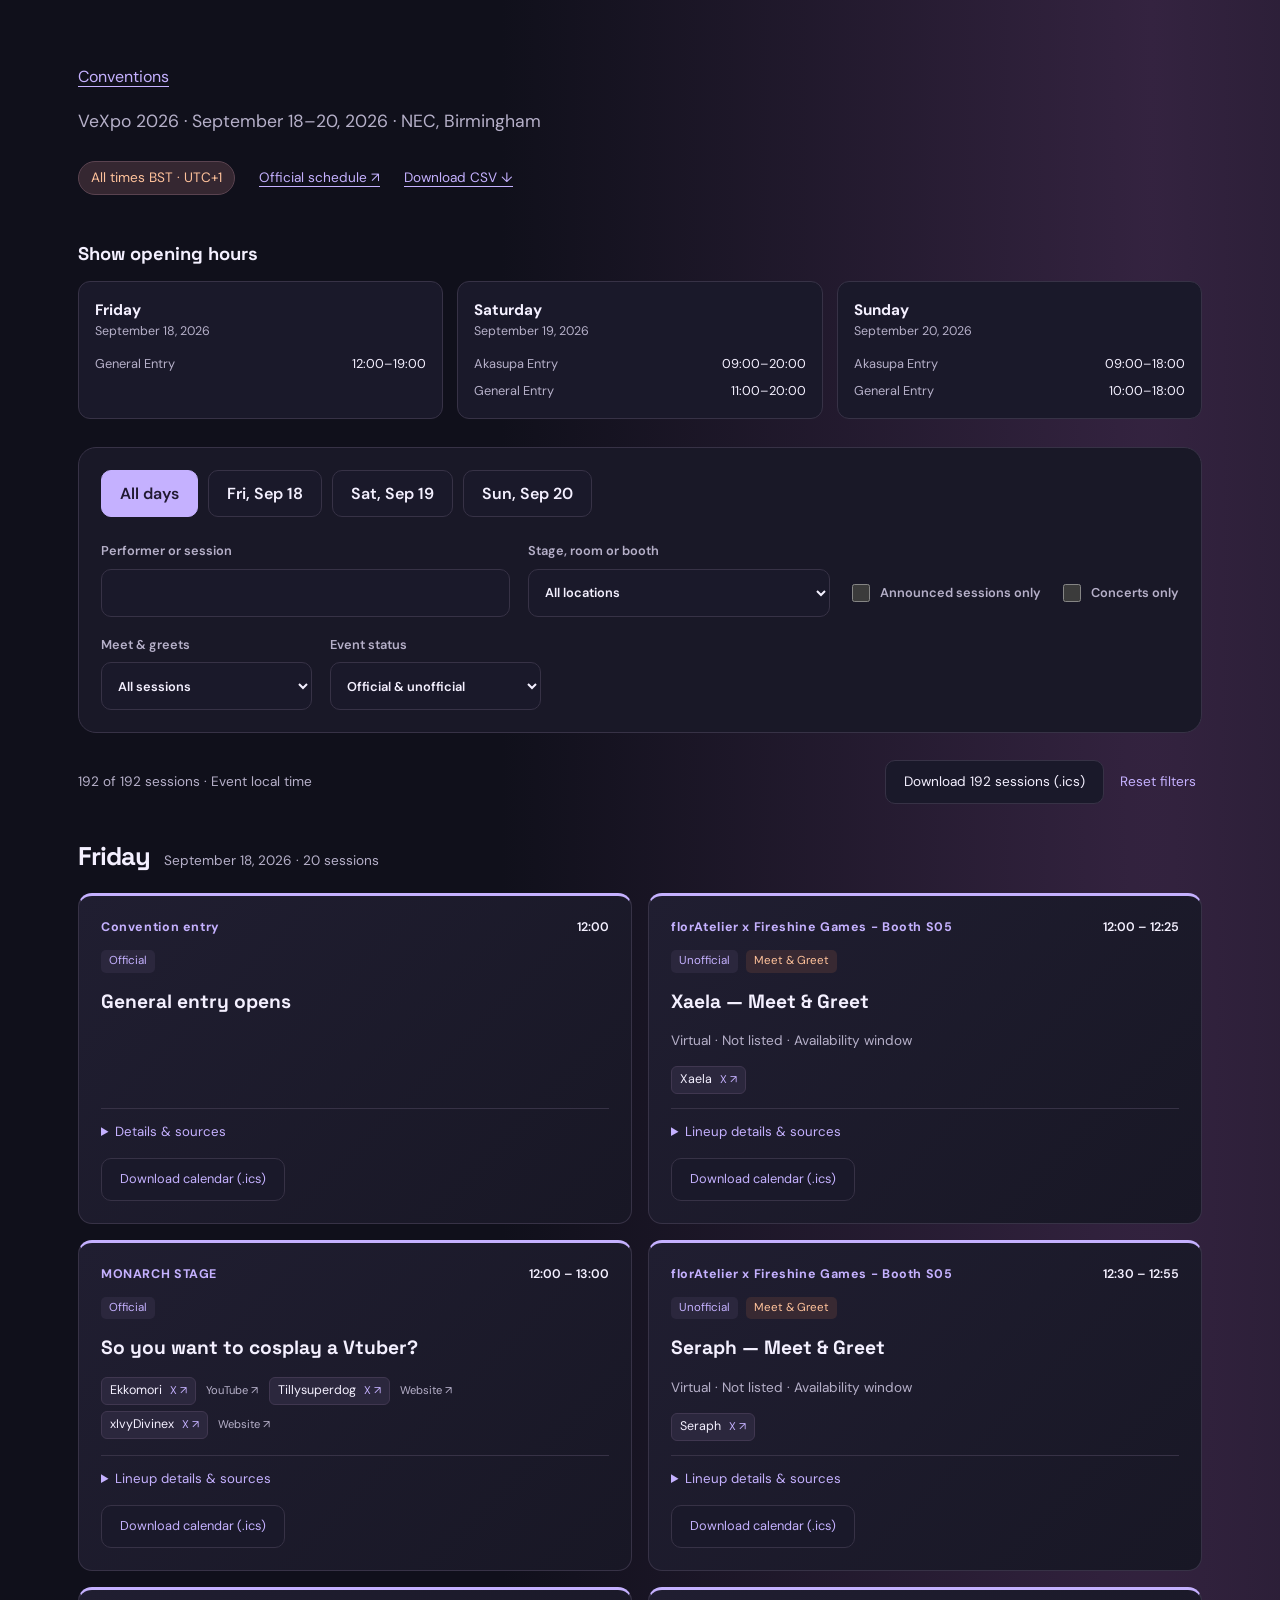
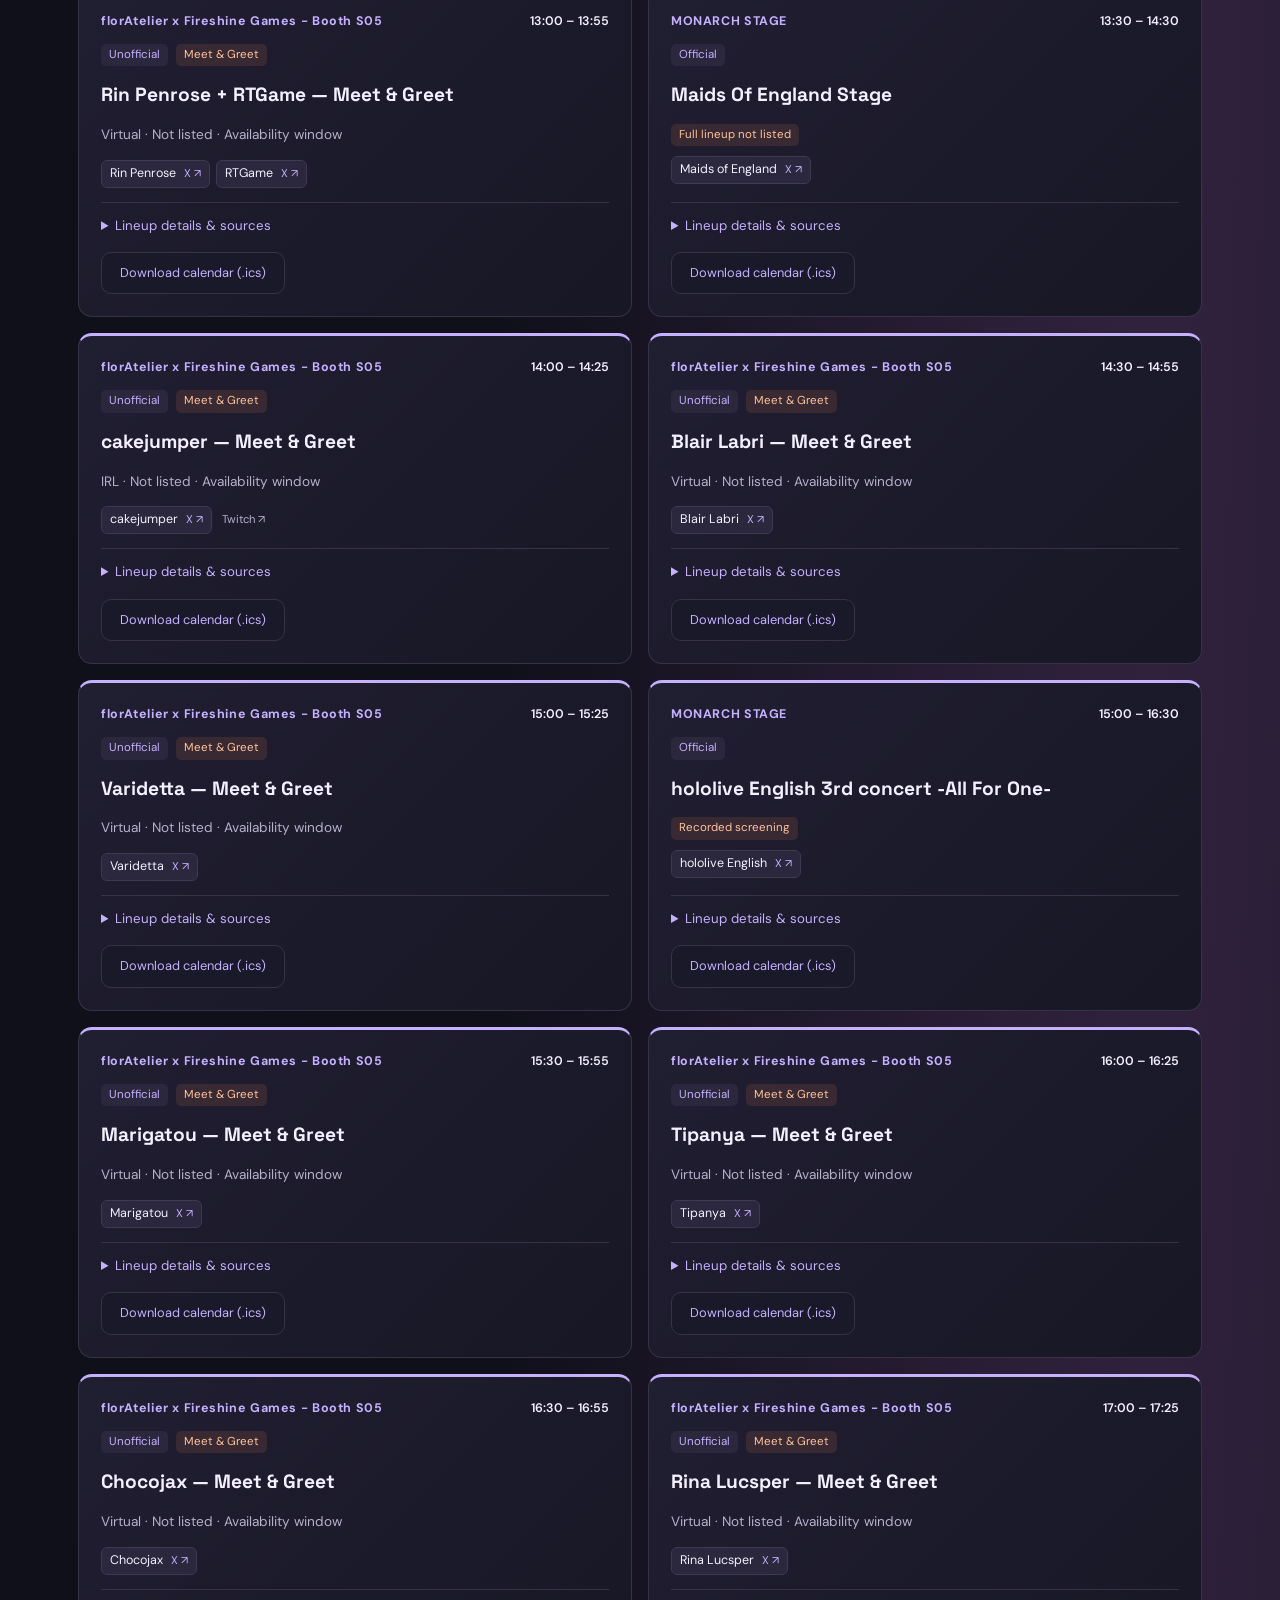
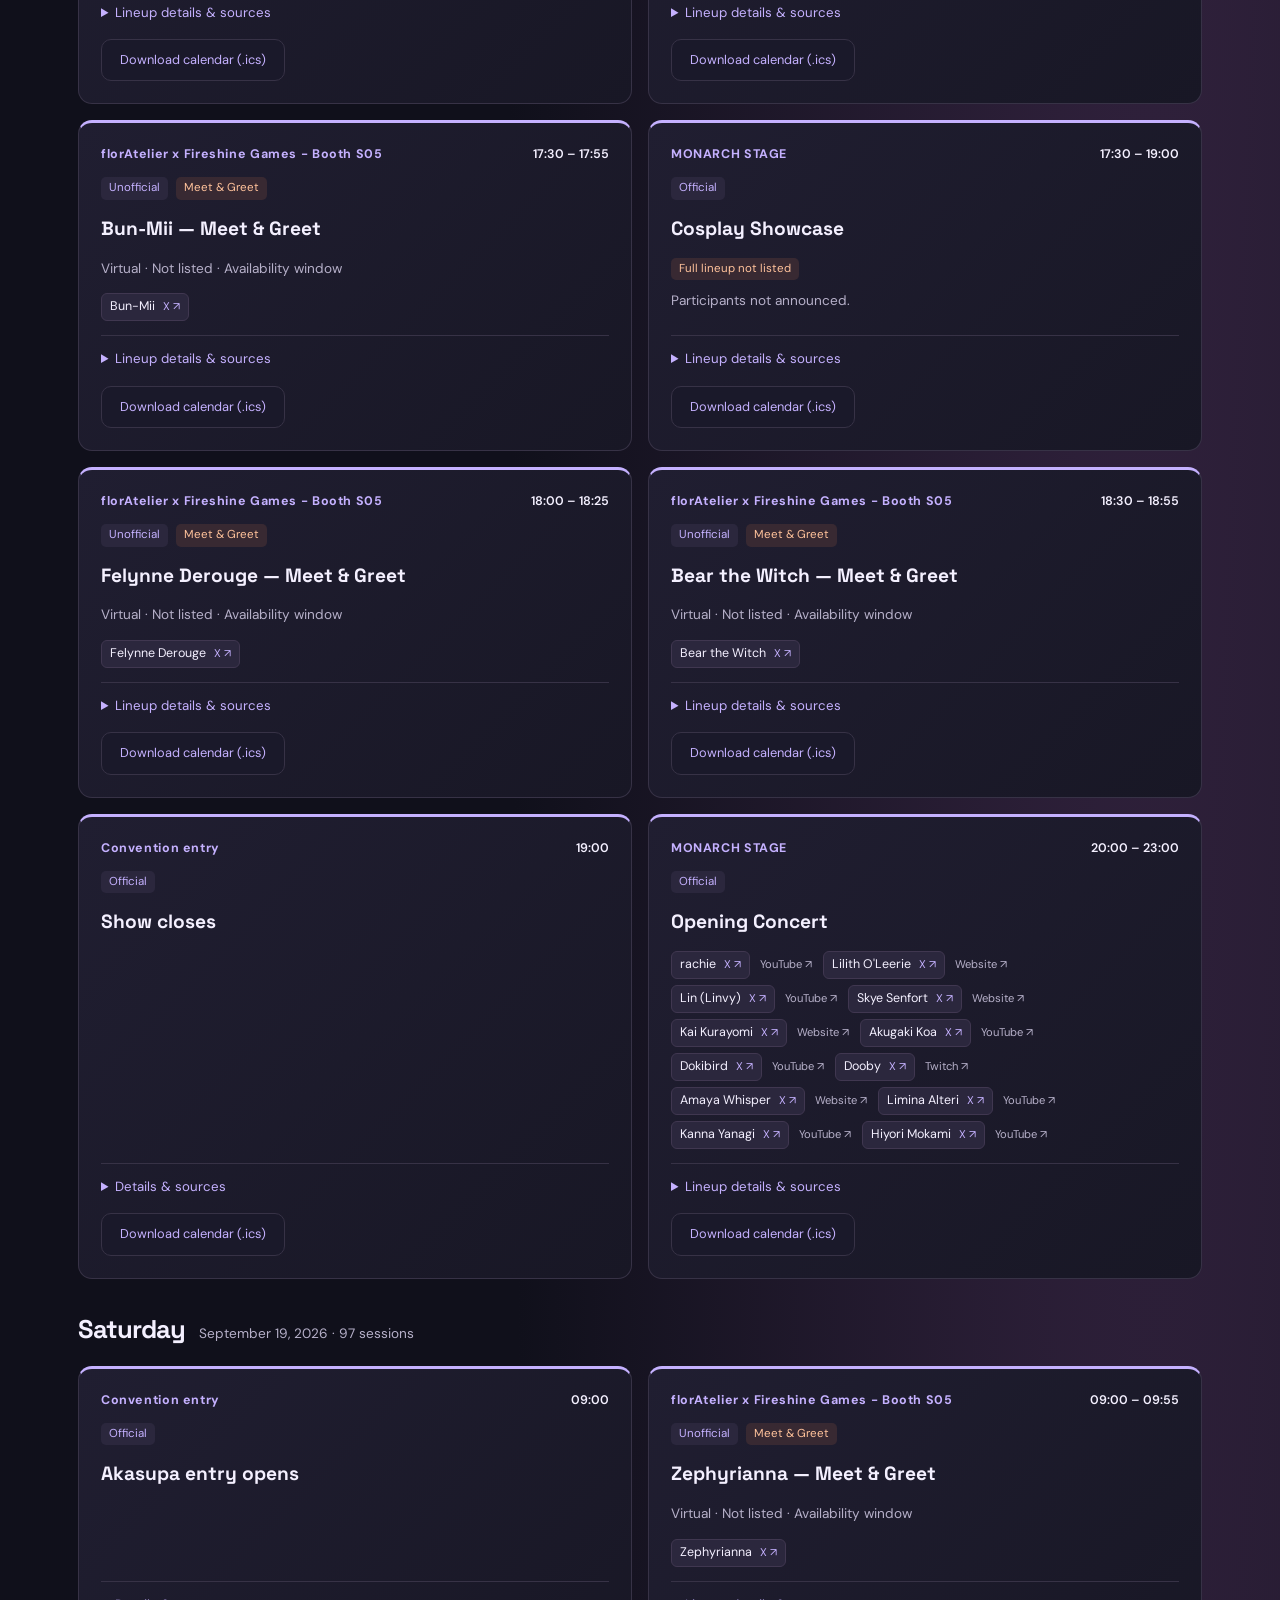
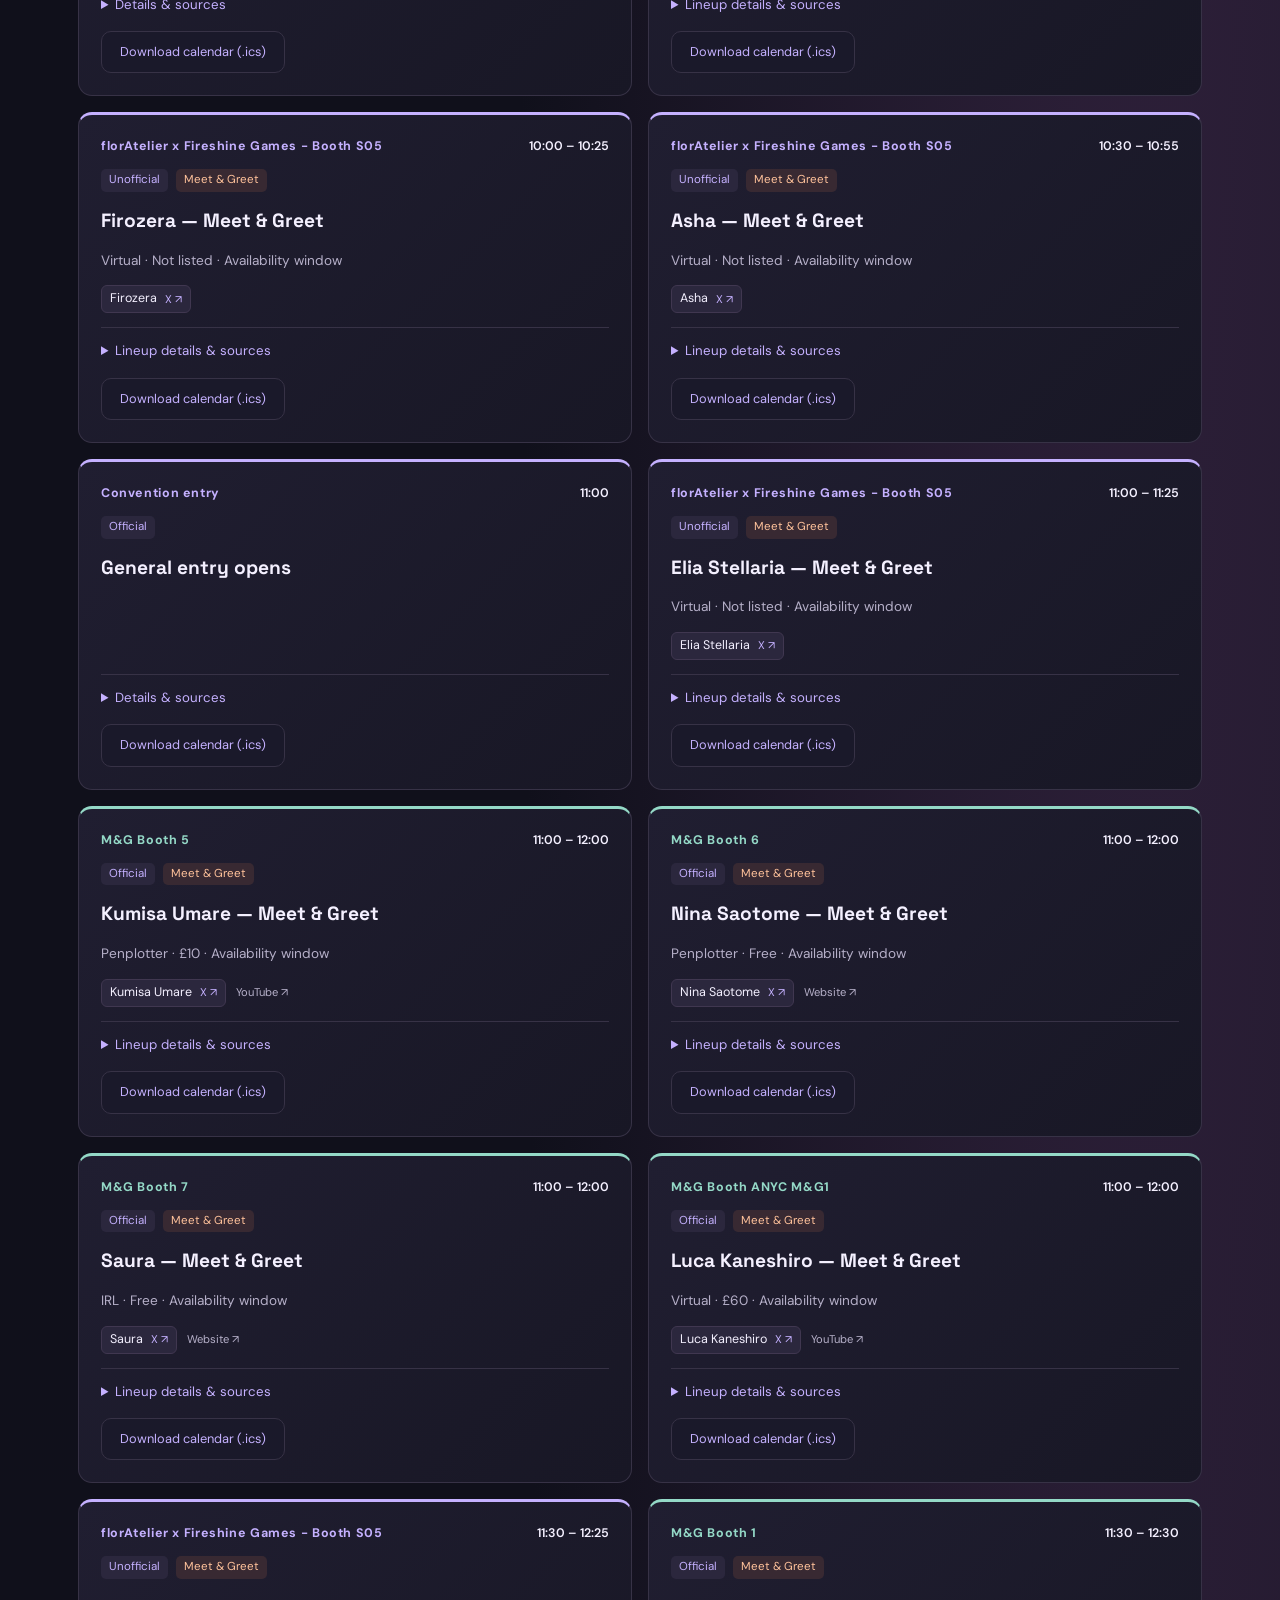
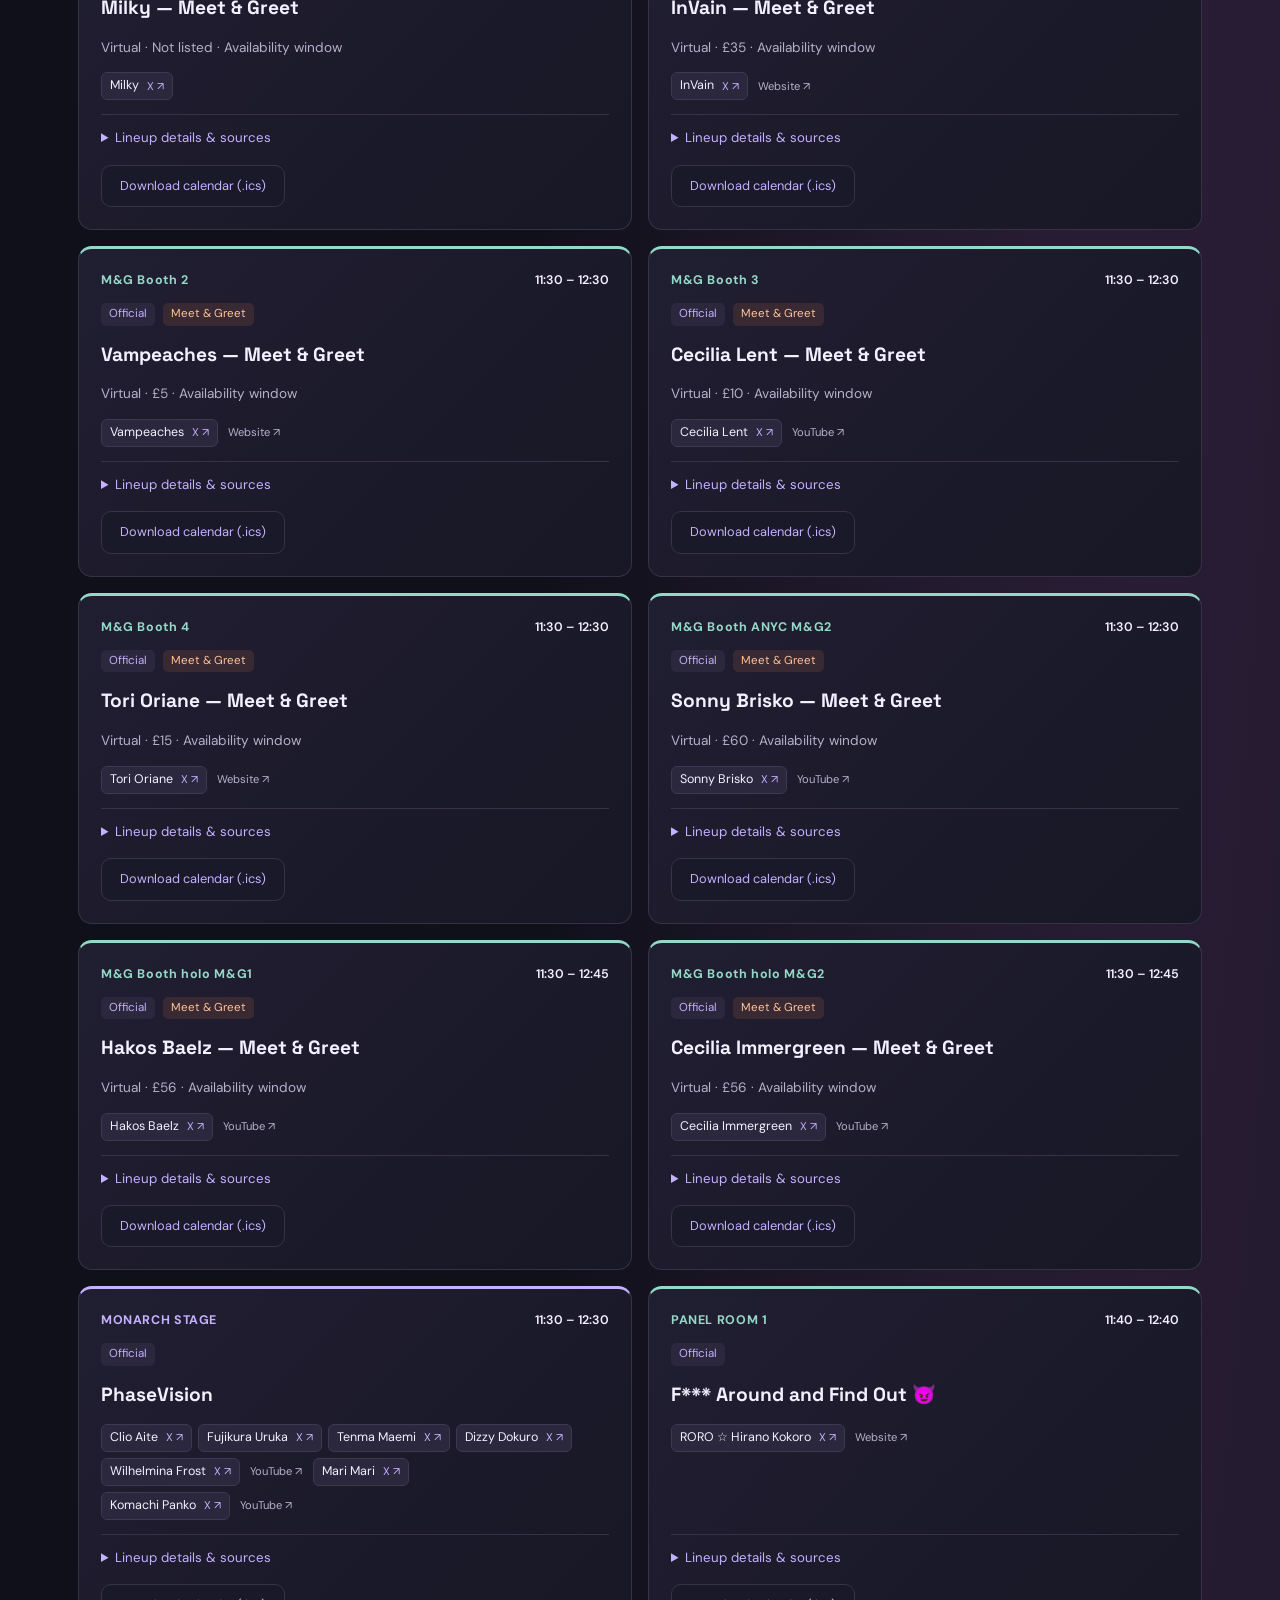
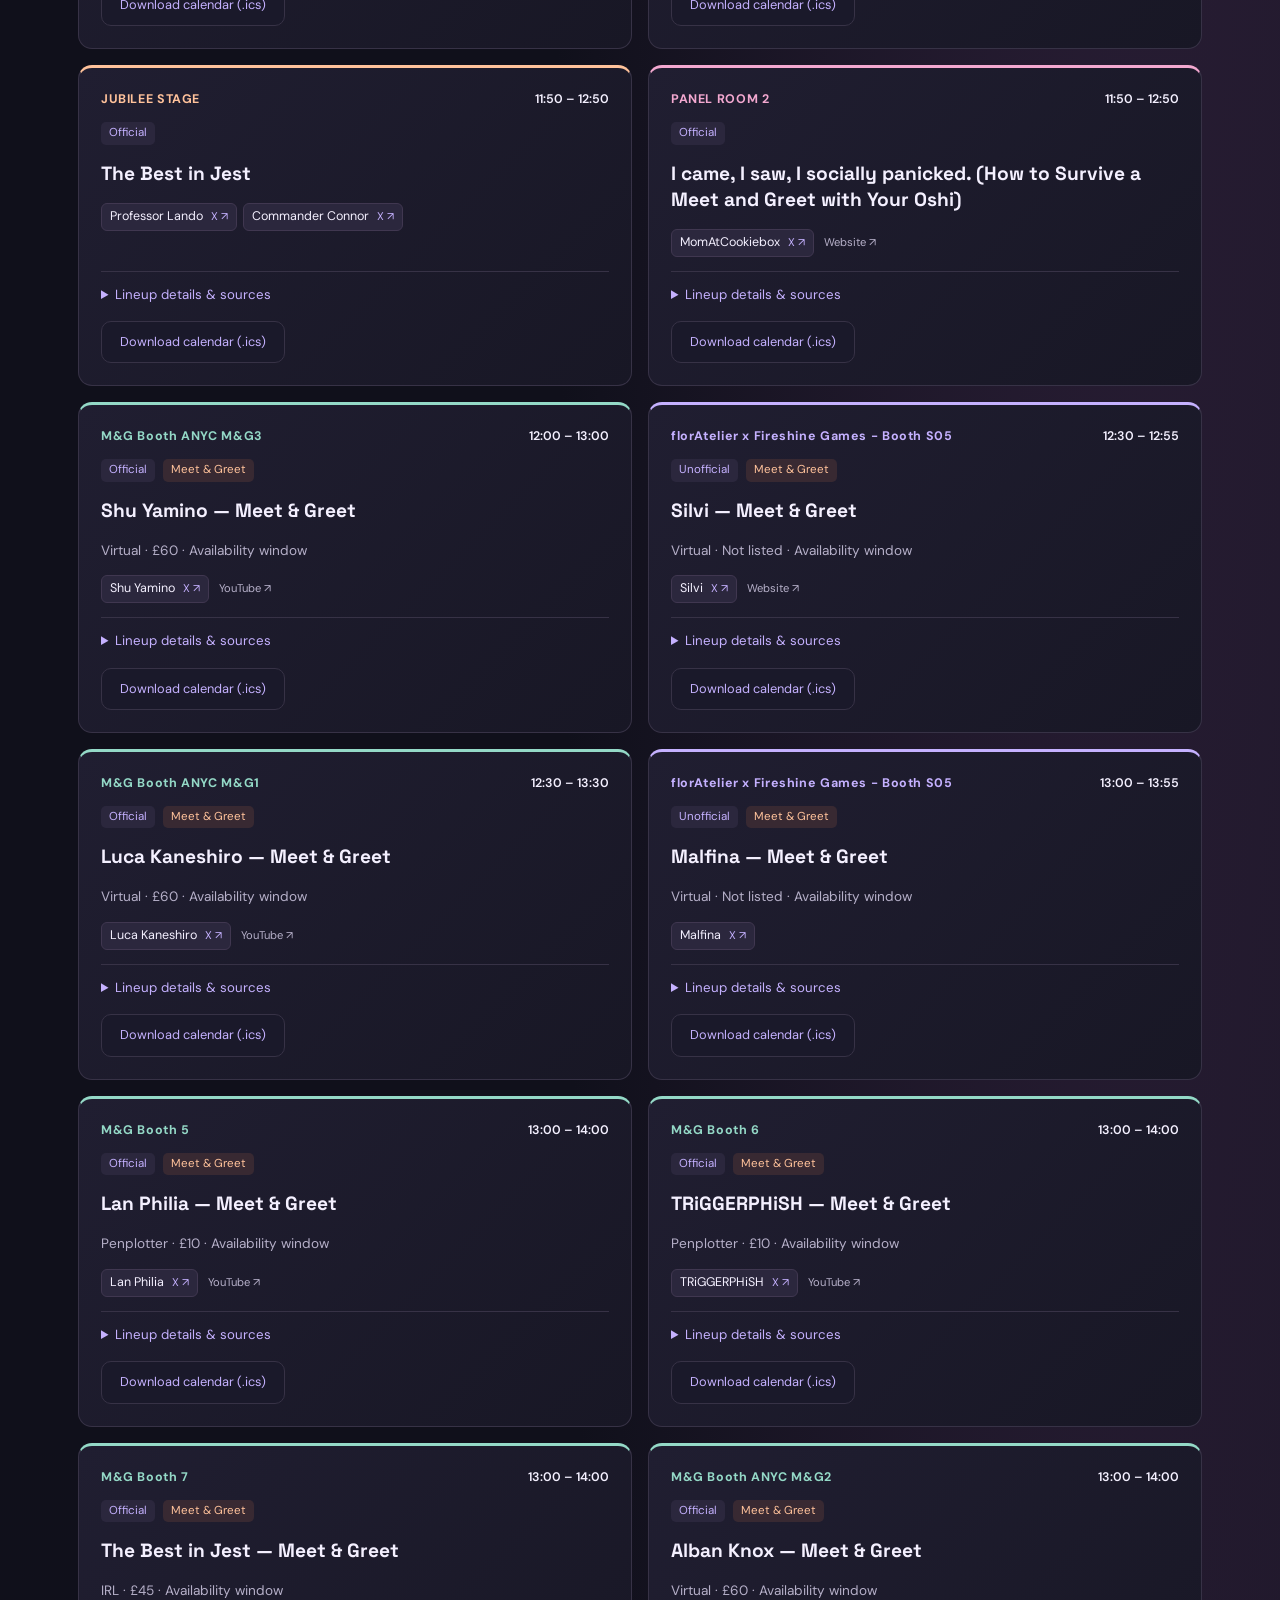
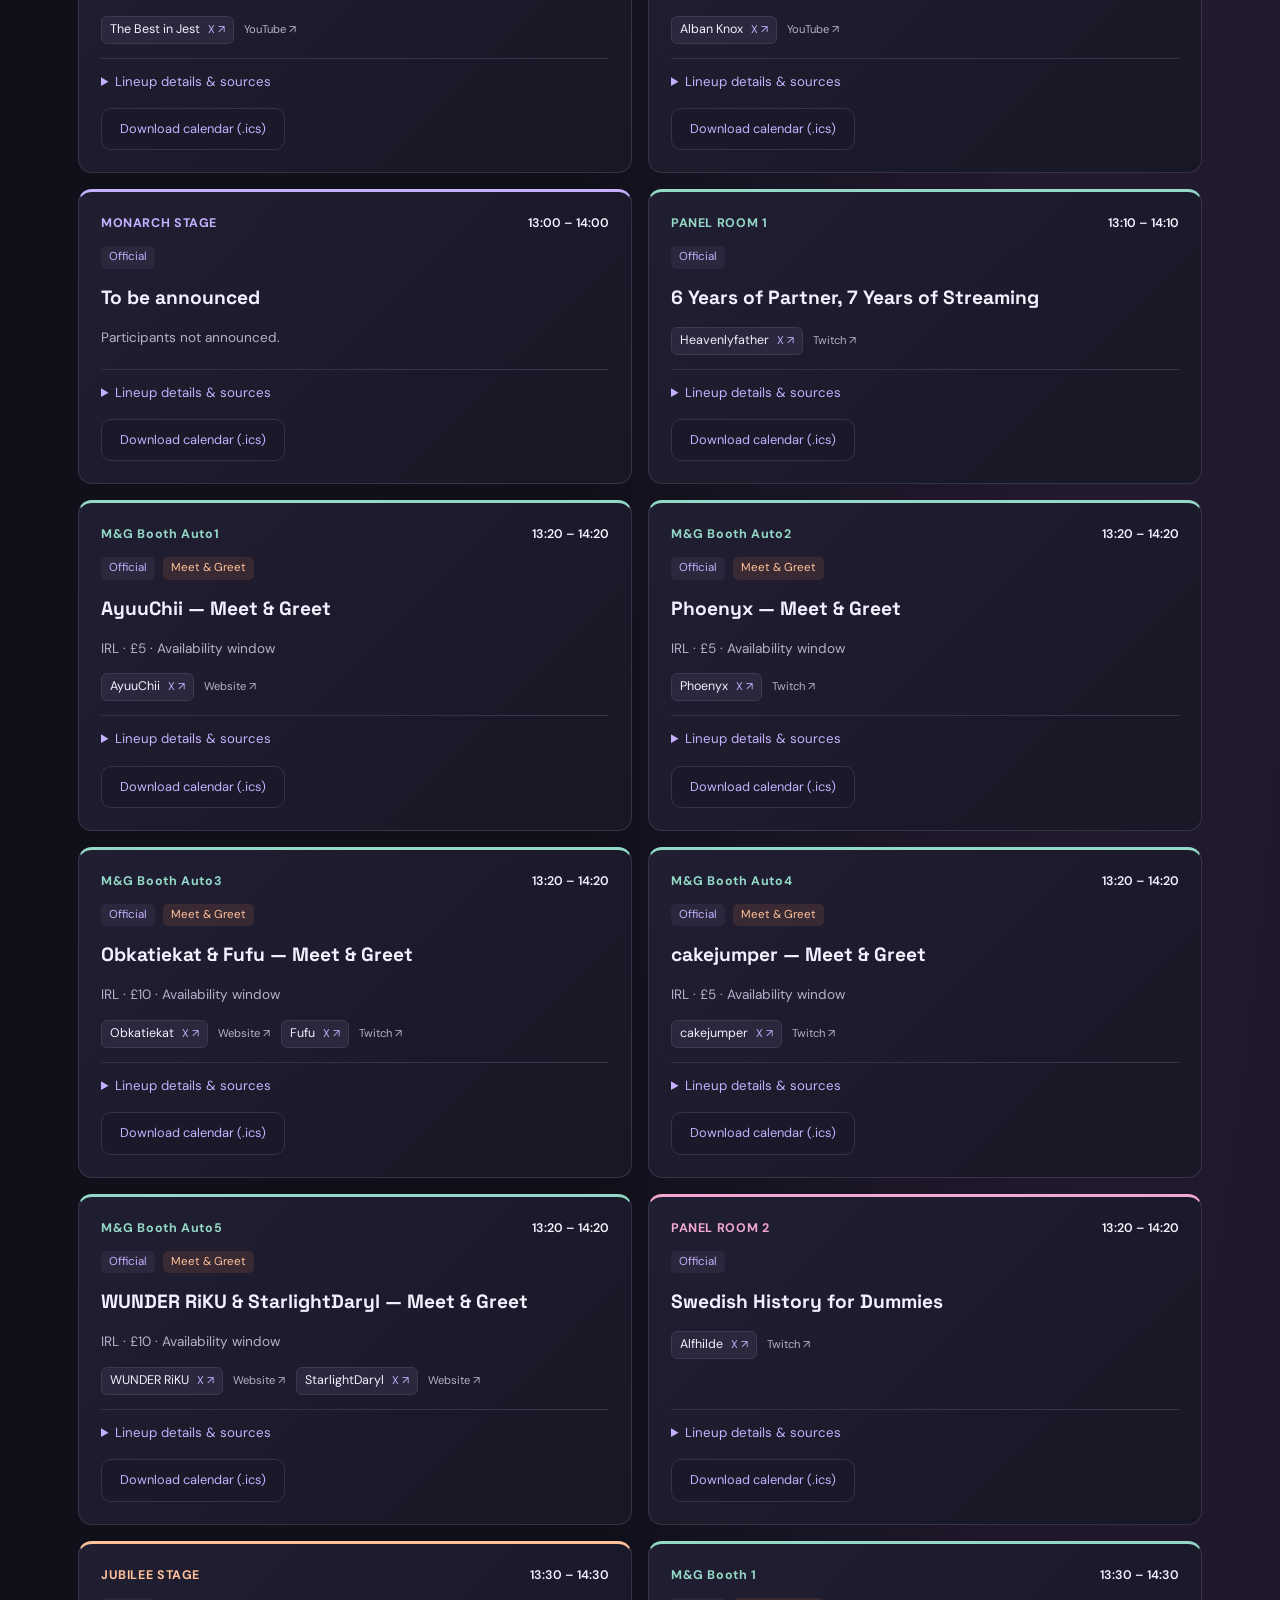
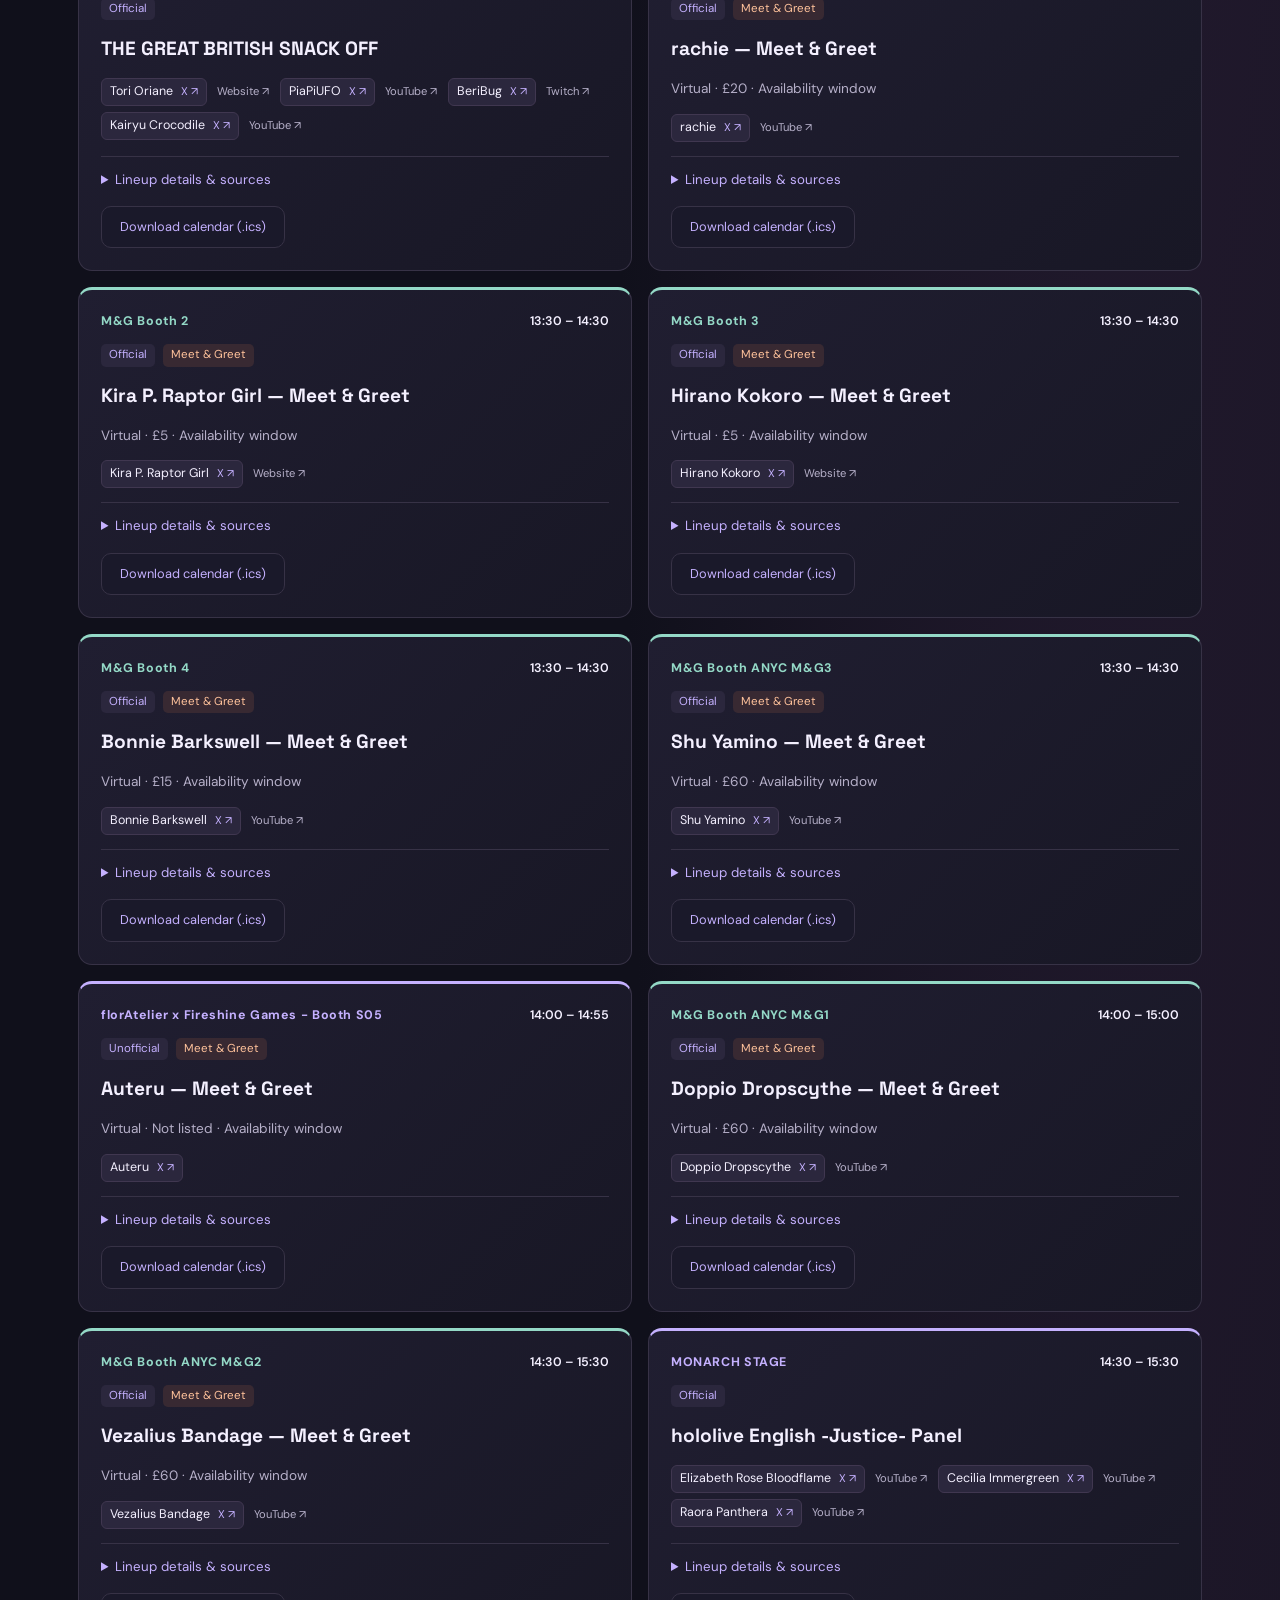
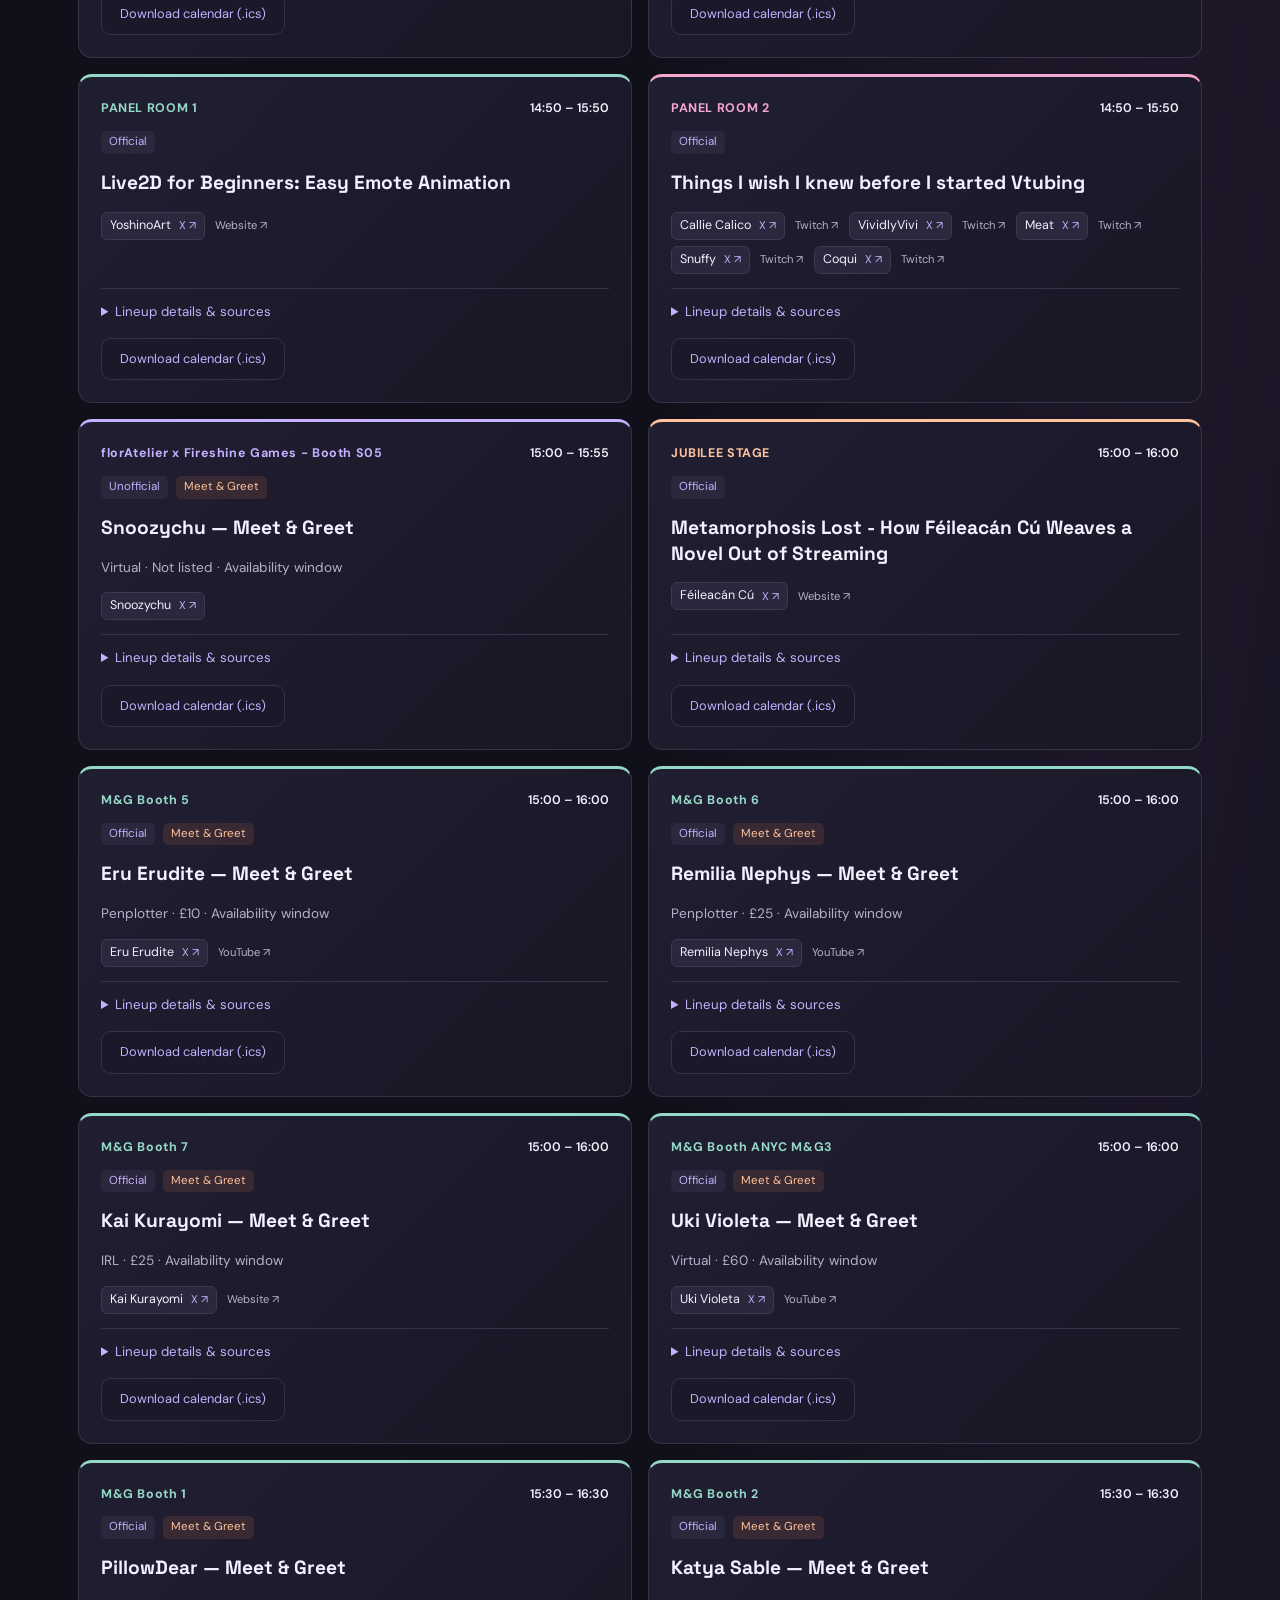
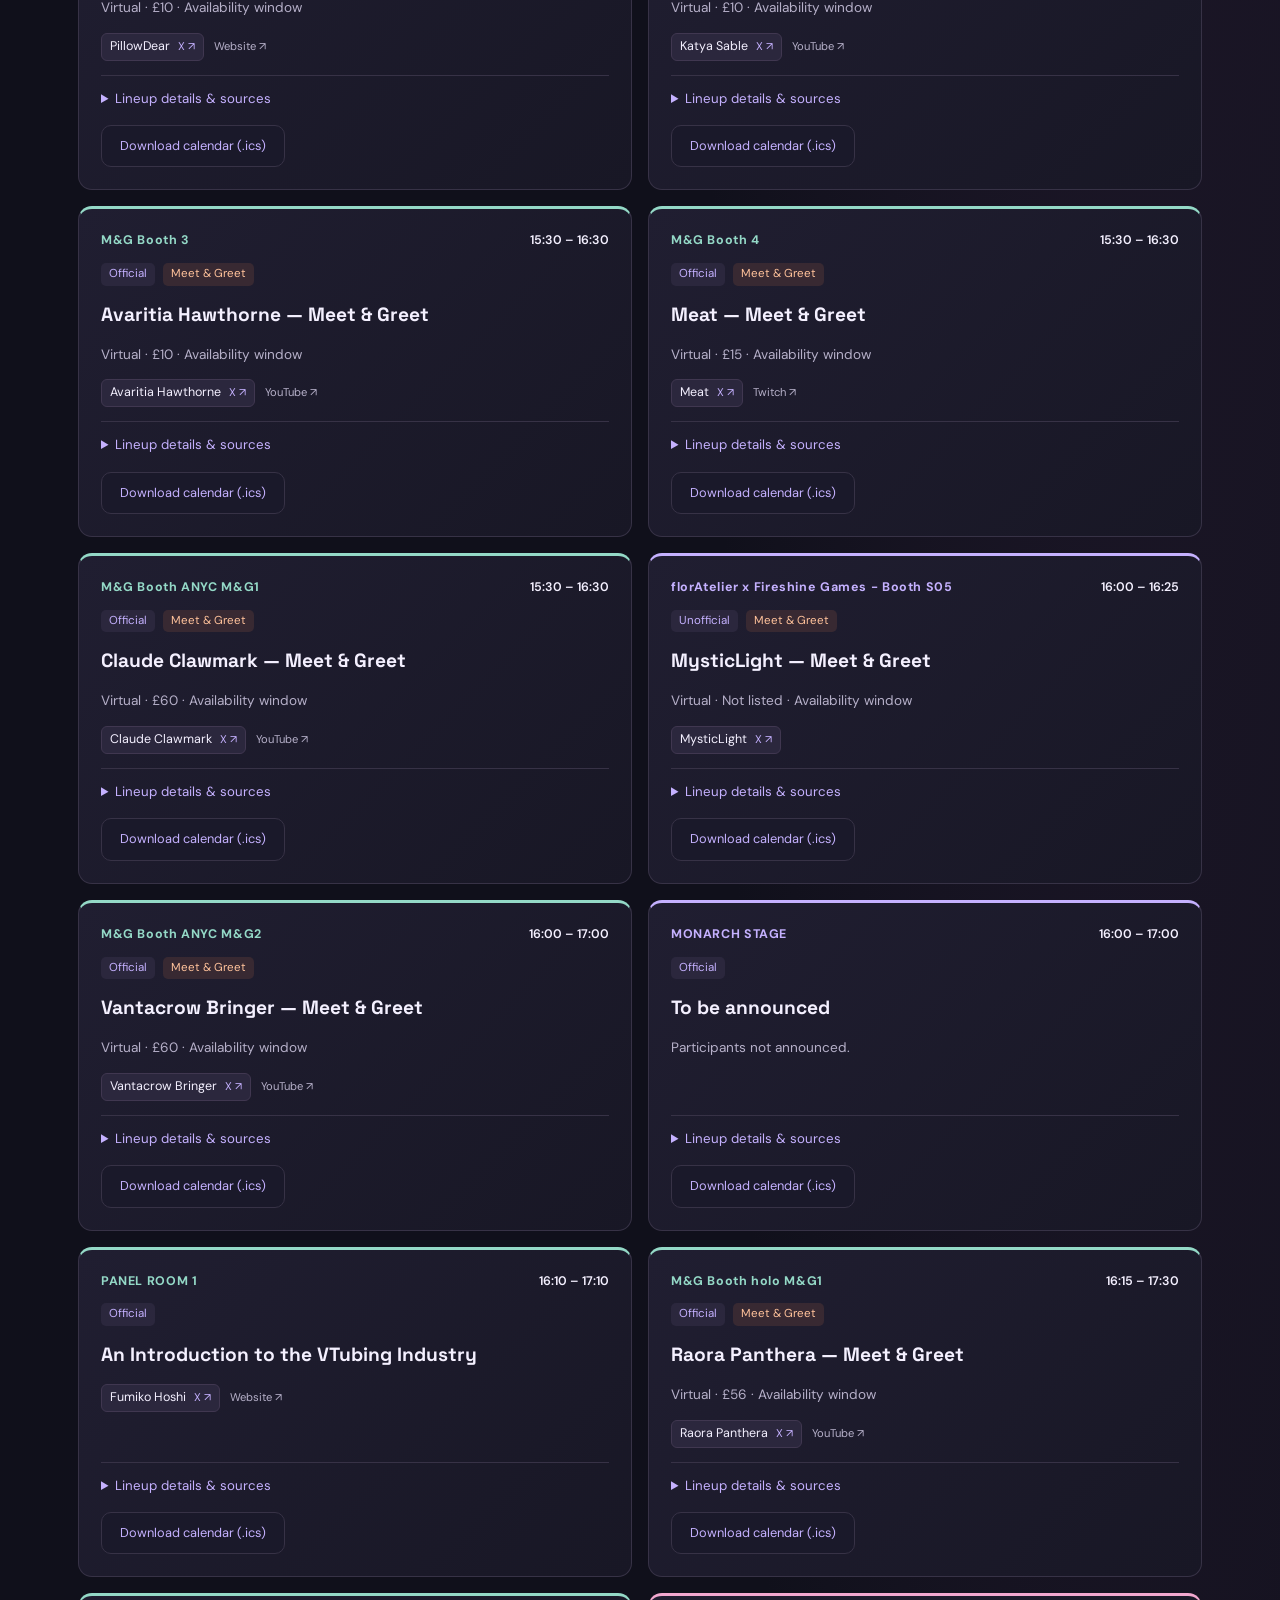
==== commit 5dff75a5: "Load convention entry hours from optional JSON" ====
--- a/vexpo-2026/index.html
+++ b/vexpo-2026/index.html
@@ -8,7 +8,7 @@
   <link rel="stylesheet" href="../assets/styles.css">
   <script src="../assets/app.js" defer></script>
 </head>
-<body data-socials="socials.json" data-event-name="VeXpo" data-event-id="vexpo-2026" data-venue="NEC, Birmingham, UK" data-uid-domain="vexpo-fan-planner">
+<body data-opening-hours="opening-hours.json" data-socials="socials.json" data-event-name="VeXpo" data-event-id="vexpo-2026" data-venue="NEC, Birmingham, UK" data-uid-domain="vexpo-fan-planner">
   <main>
     <header class="hero">
       <a href="../">Conventions</a>
@@ -16,31 +16,7 @@
       <div class="hero-links"><span class="timezone">All times BST · UTC+1</span><a href="https://vexpo.uk/stages-panels" target="_blank" rel="noopener noreferrer">Official schedule ↗</a><a href="schedule.csv" download>Download CSV ↓</a></div>
     </header>
 
-    <section class="opening-hours" aria-labelledby="opening-hours-heading">
-      <h2 id="opening-hours-heading">Show opening hours</h2>
-      <div class="opening-days">
-        <section aria-labelledby="opening-friday">
-          <h3 id="opening-friday">Friday <time datetime="2026-09-18">September 18</time></h3>
-          <dl>
-            <div><dt>General Entry</dt><dd>12:00–19:00</dd></div>
-          </dl>
-        </section>
-        <section aria-labelledby="opening-saturday">
-          <h3 id="opening-saturday">Saturday <time datetime="2026-09-19">September 19</time></h3>
-          <dl>
-            <div><dt>Akasupa Entry</dt><dd>09:00–20:00</dd></div>
-            <div><dt>General Entry</dt><dd>11:00–20:00</dd></div>
-          </dl>
-        </section>
-        <section aria-labelledby="opening-sunday">
-          <h3 id="opening-sunday">Sunday <time datetime="2026-09-20">September 20</time></h3>
-          <dl>
-            <div><dt>Akasupa Entry</dt><dd>09:00–18:00</dd></div>
-            <div><dt>General Entry</dt><dd>10:00–18:00</dd></div>
-          </dl>
-        </section>
-      </div>
-    </section>
+    <section id="opening-hours" class="opening-hours" aria-labelledby="opening-hours-heading" hidden></section>
 
     <section class="controls" aria-label="Filter schedule">
       <div class="days" role="group" aria-label="Day"></div>
